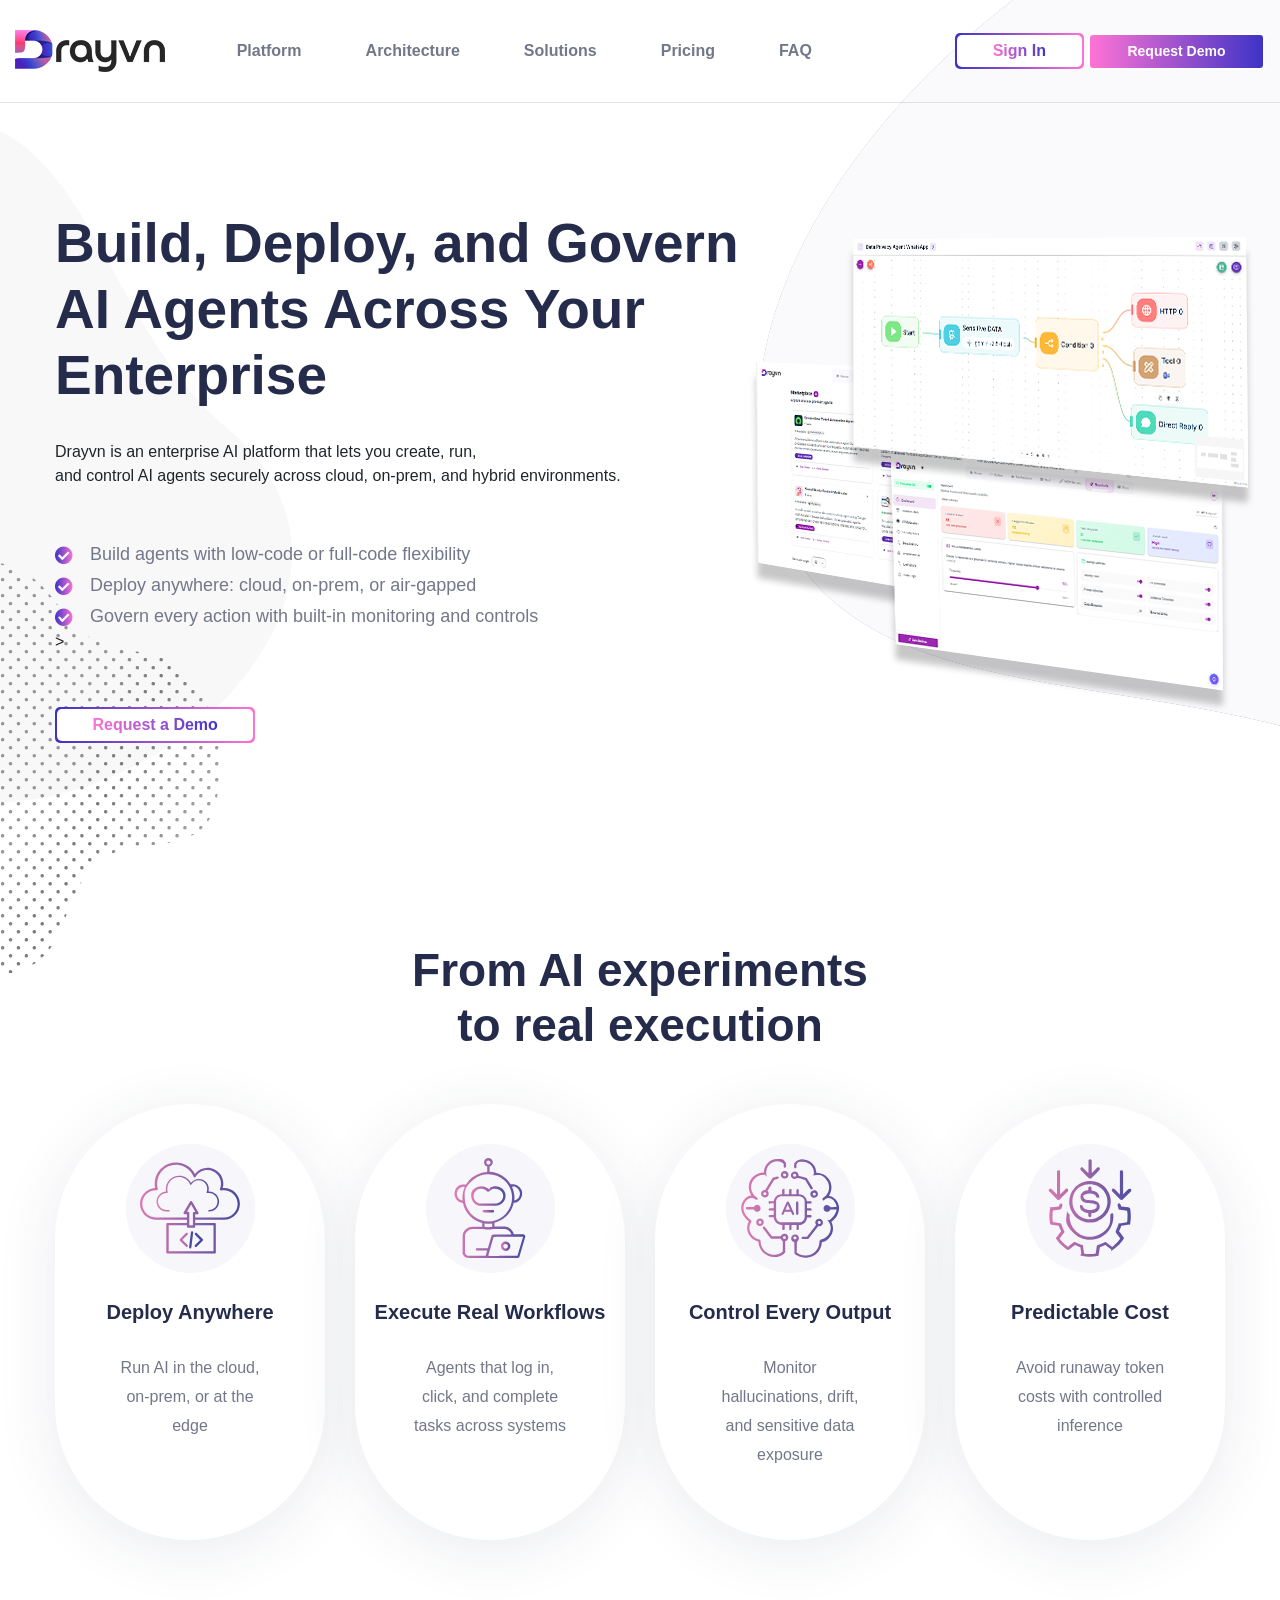
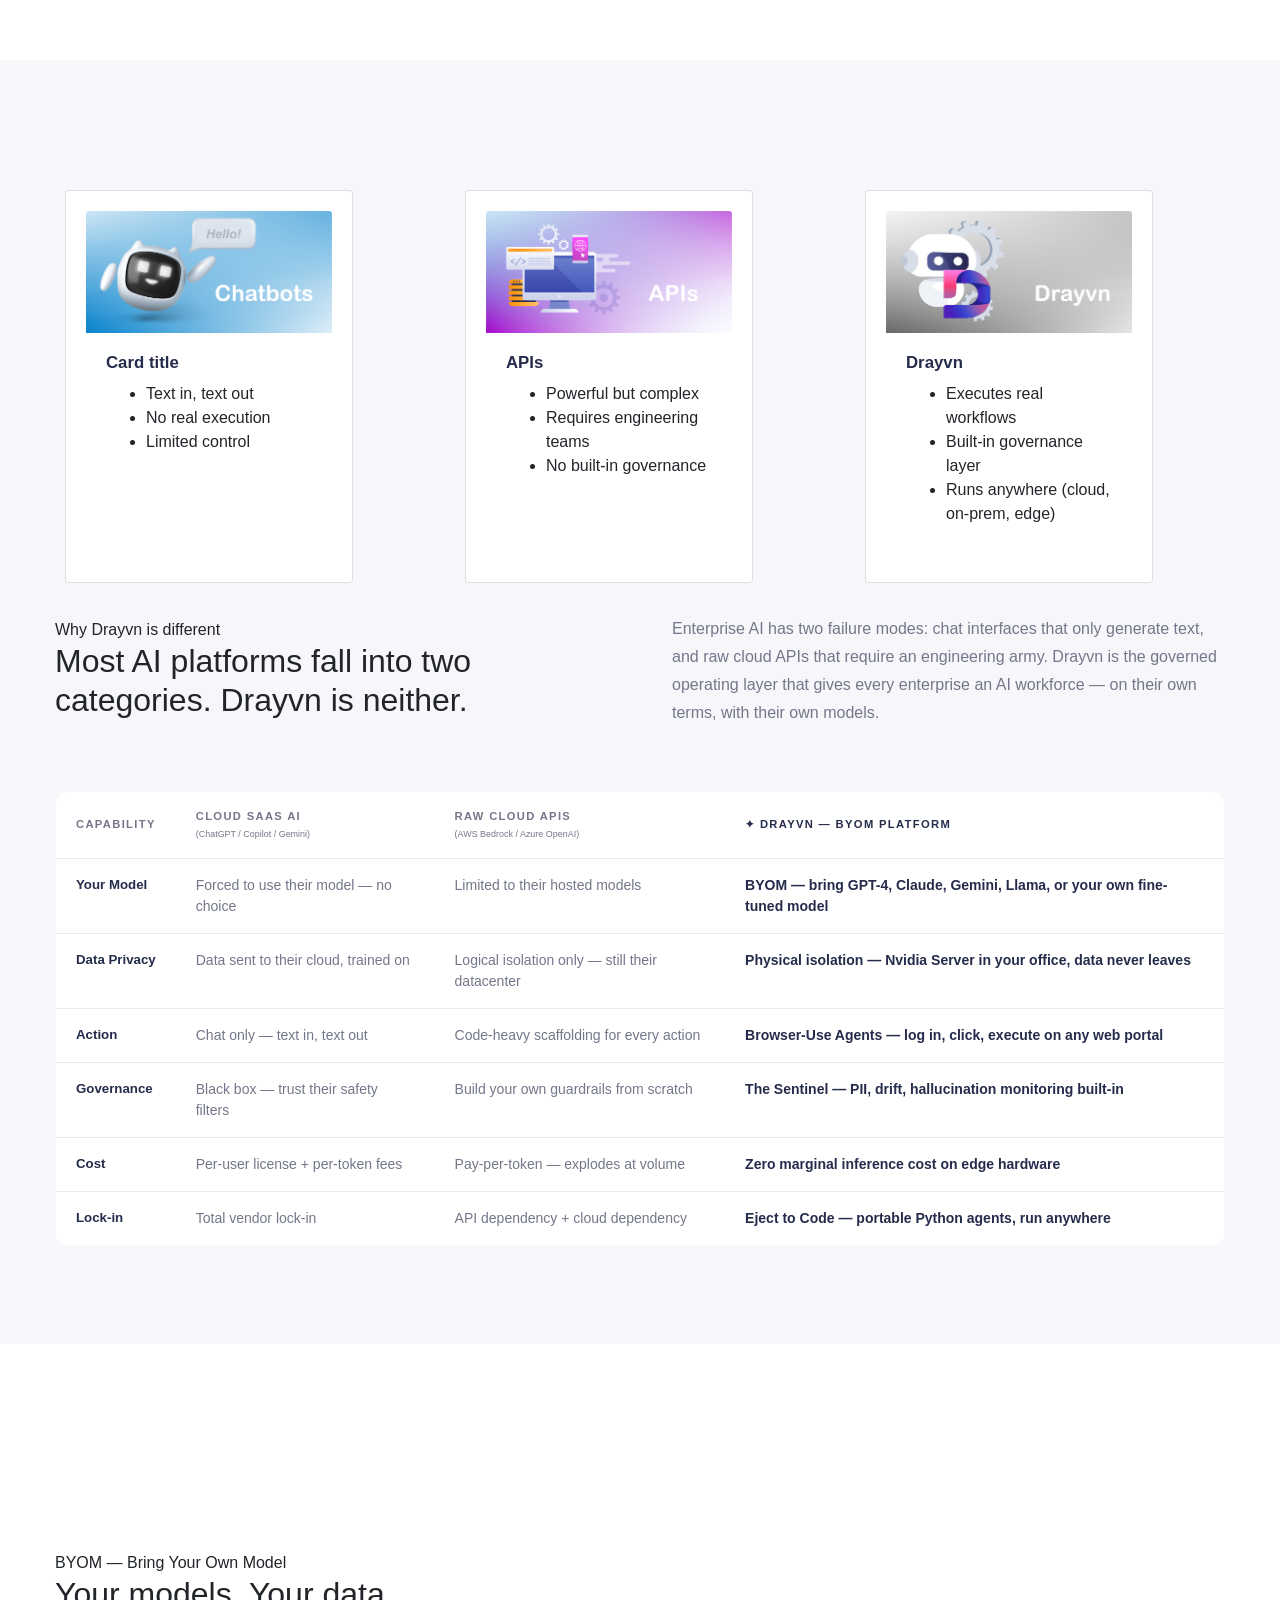
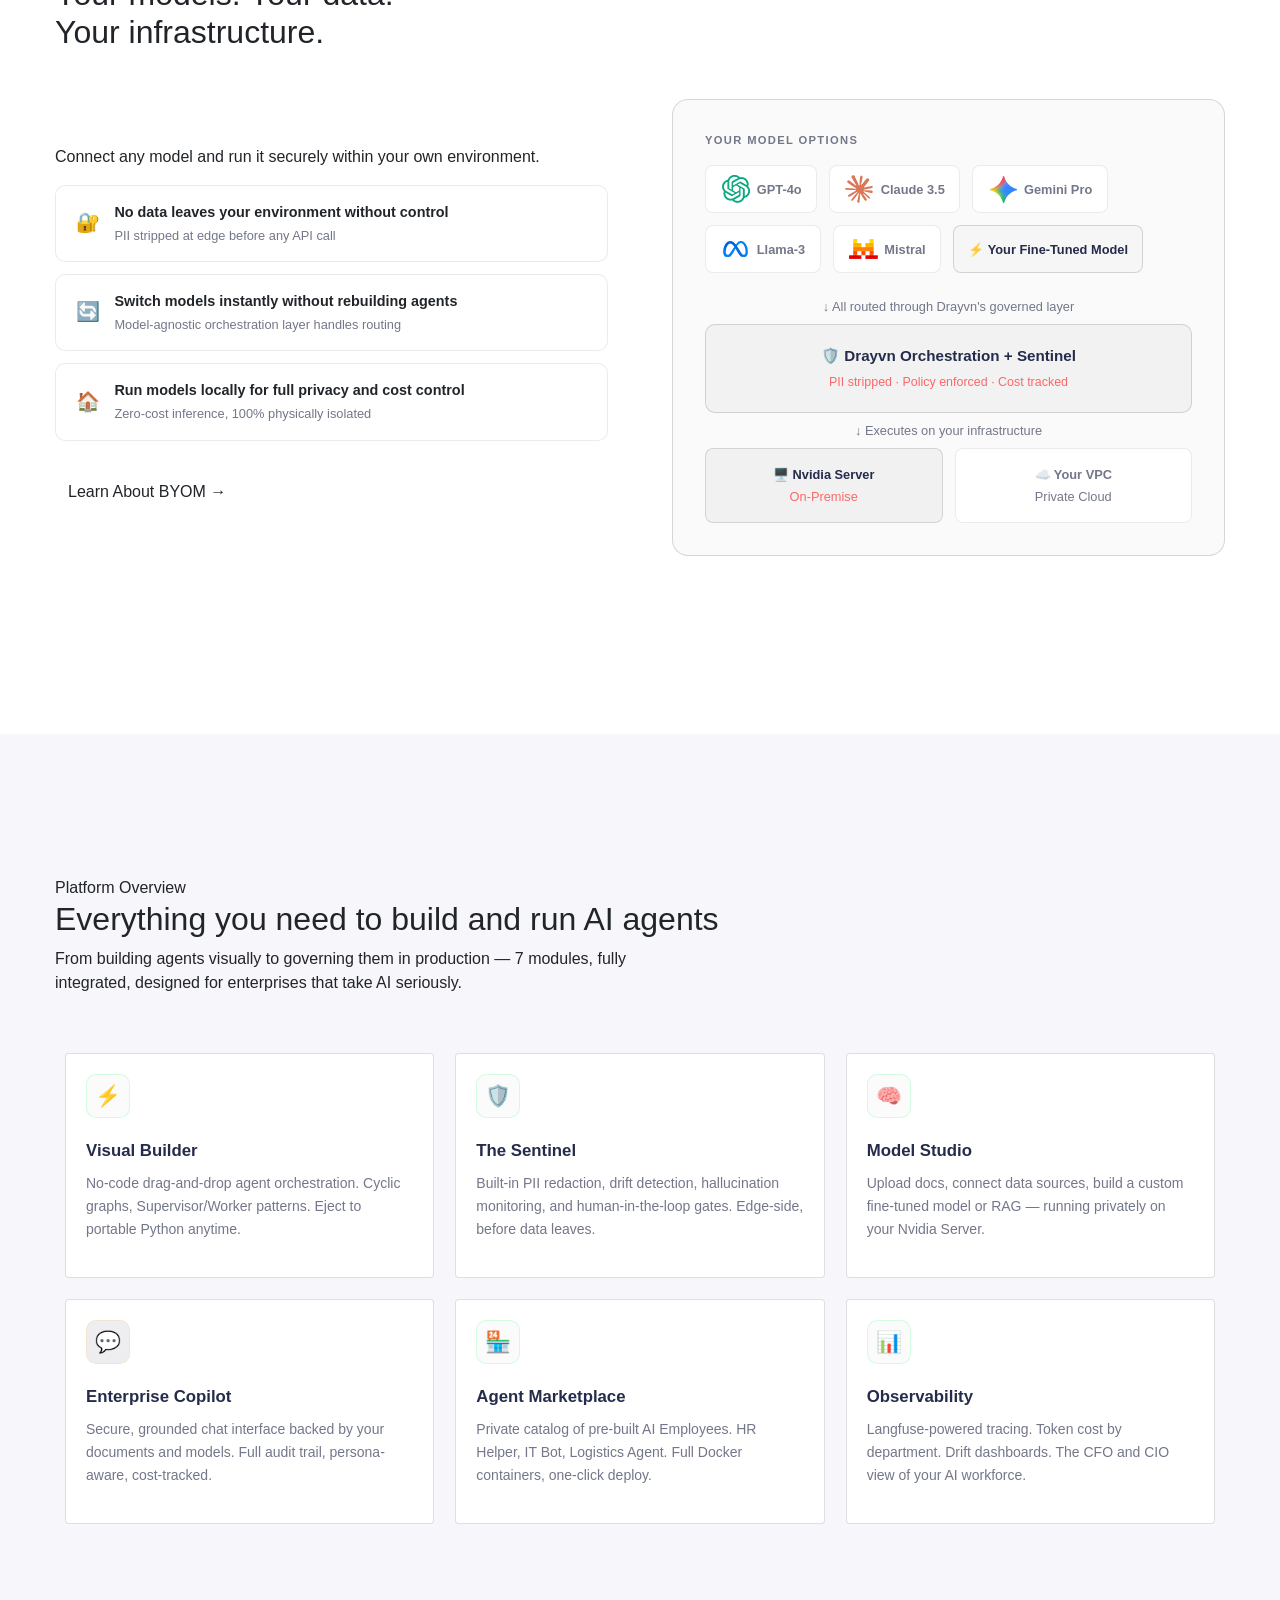
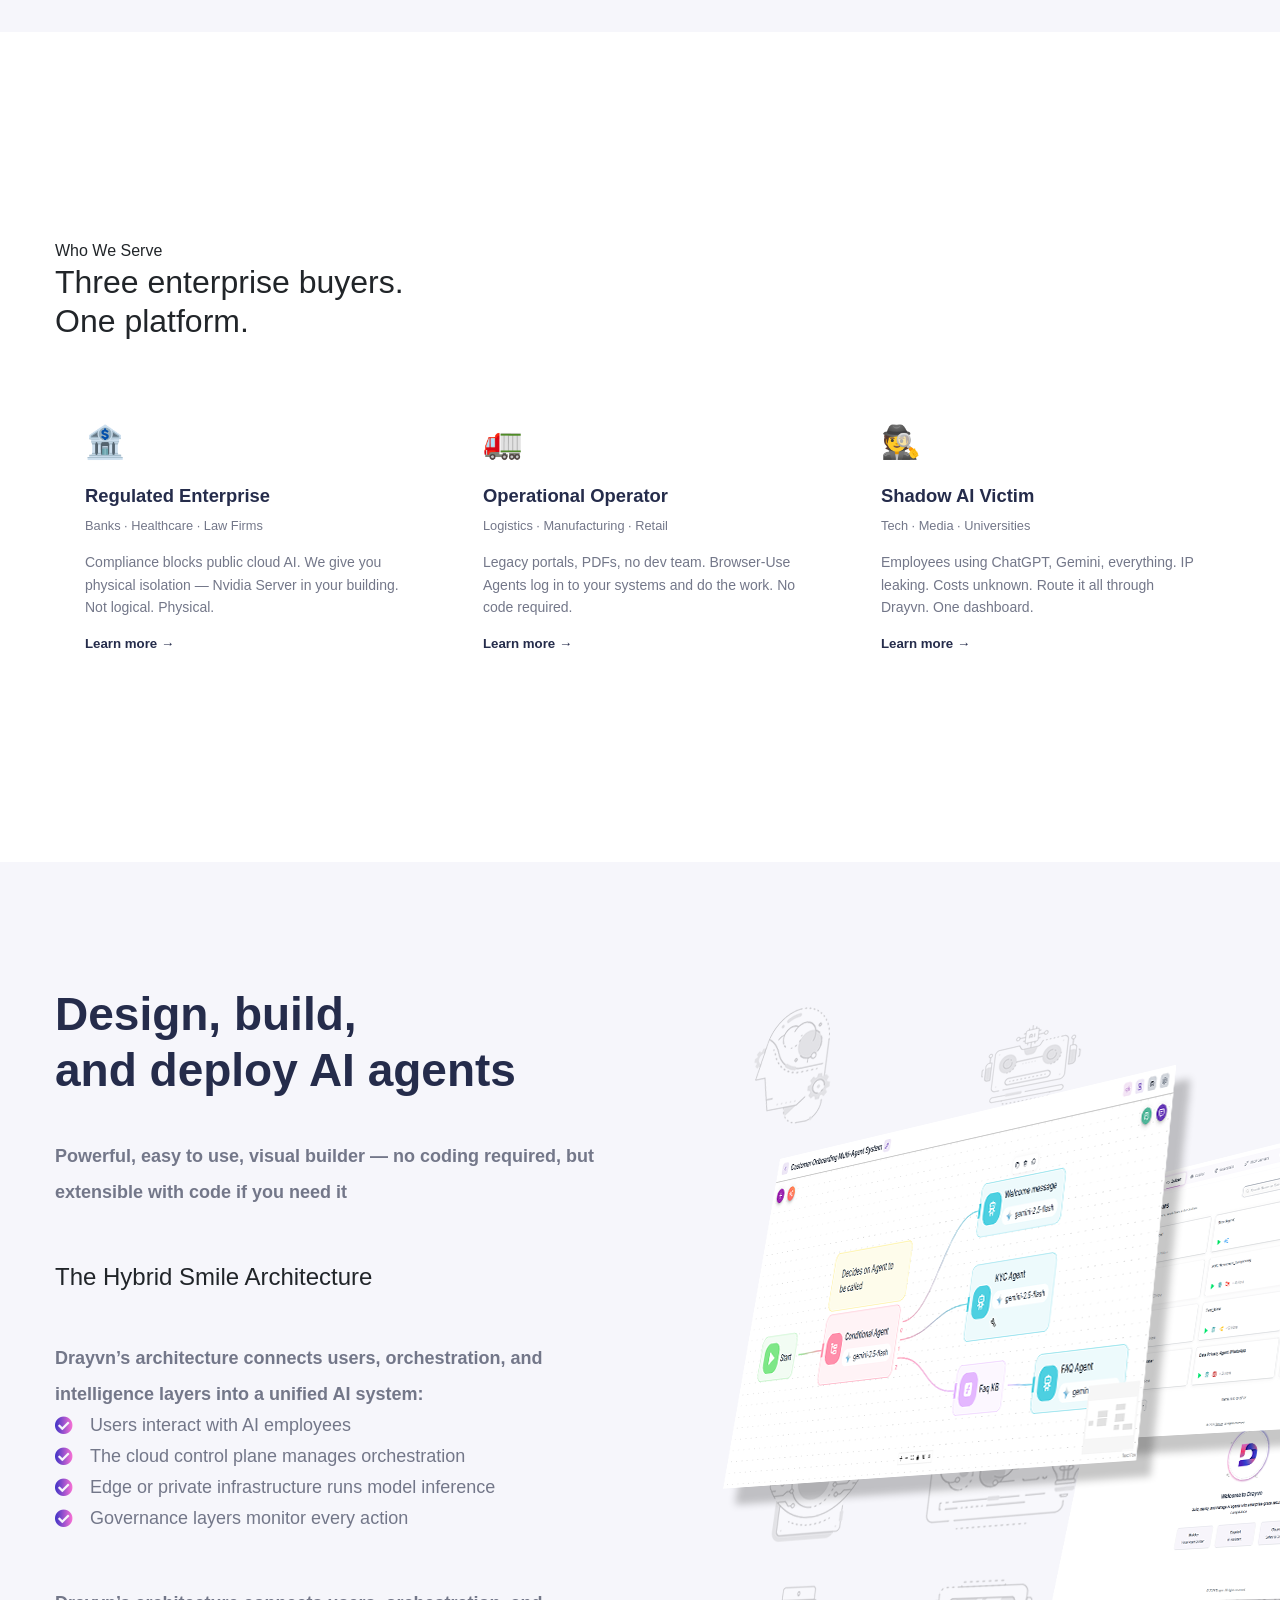
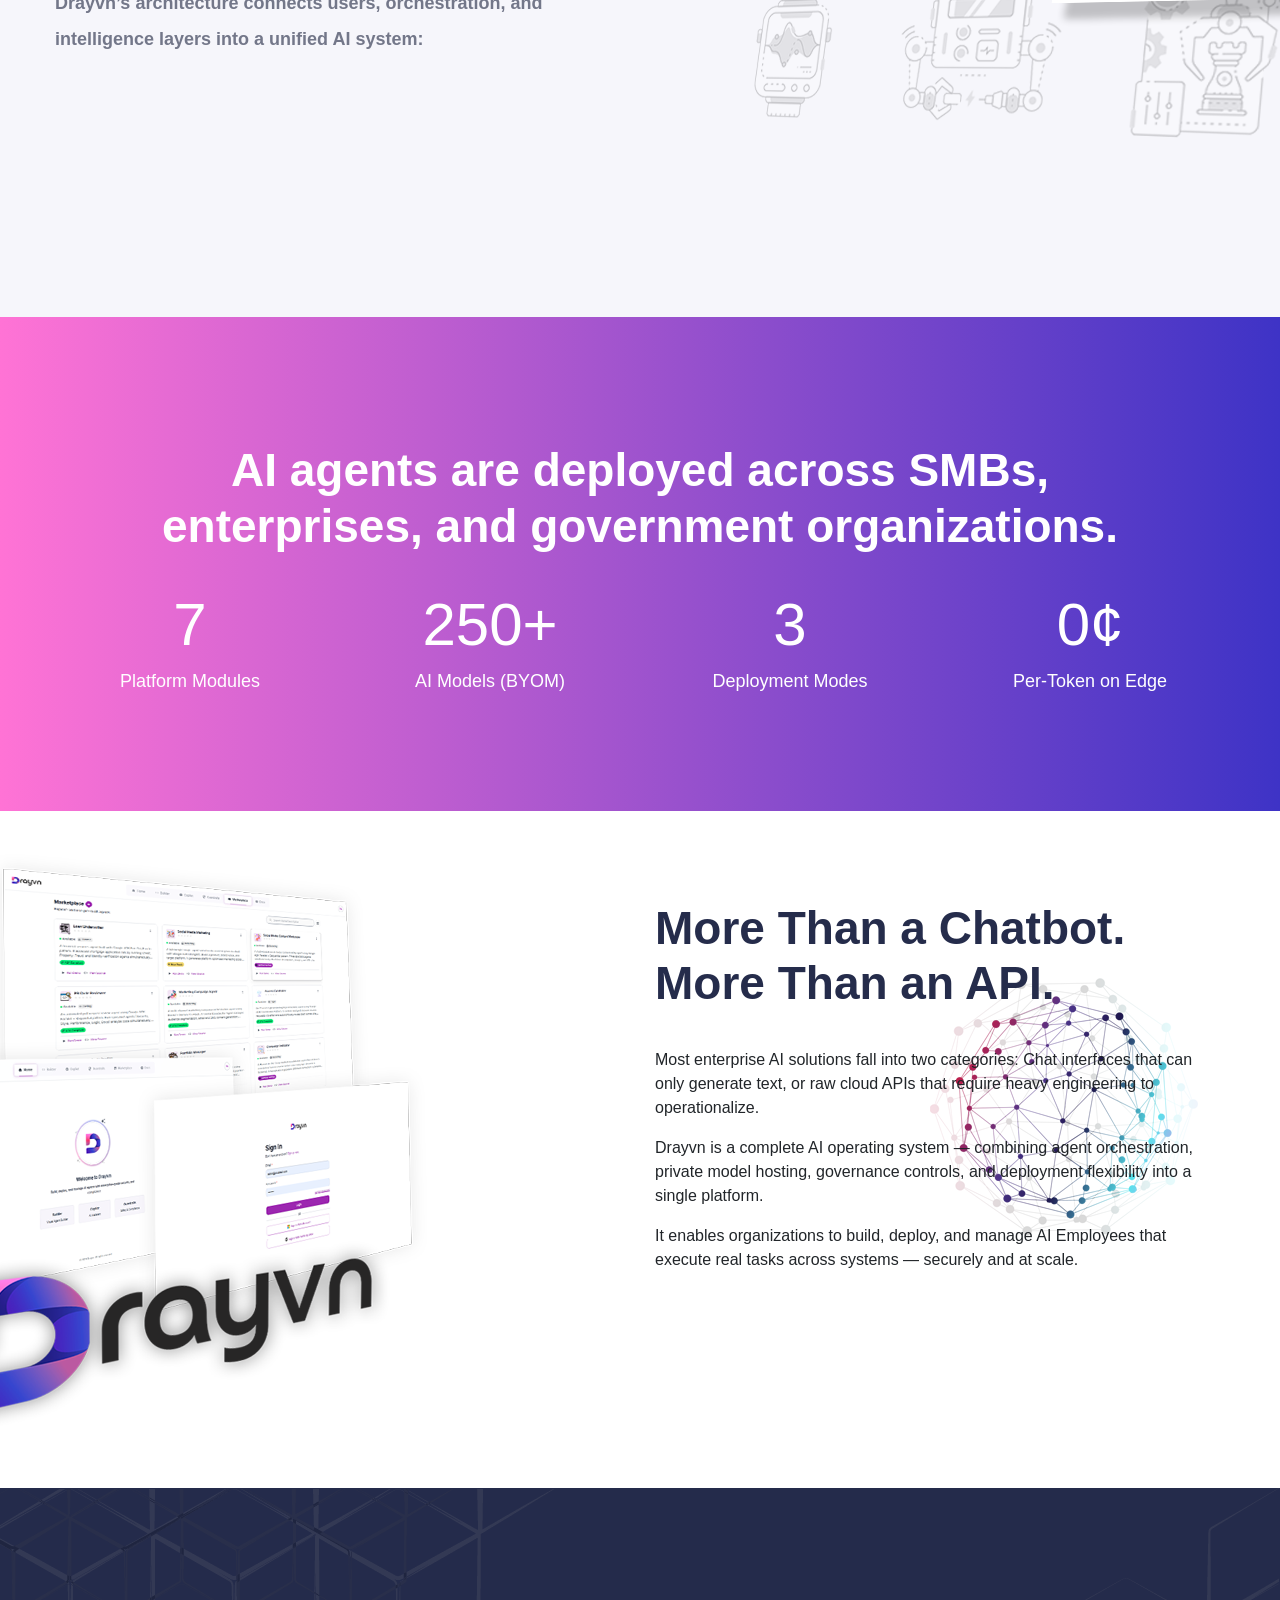
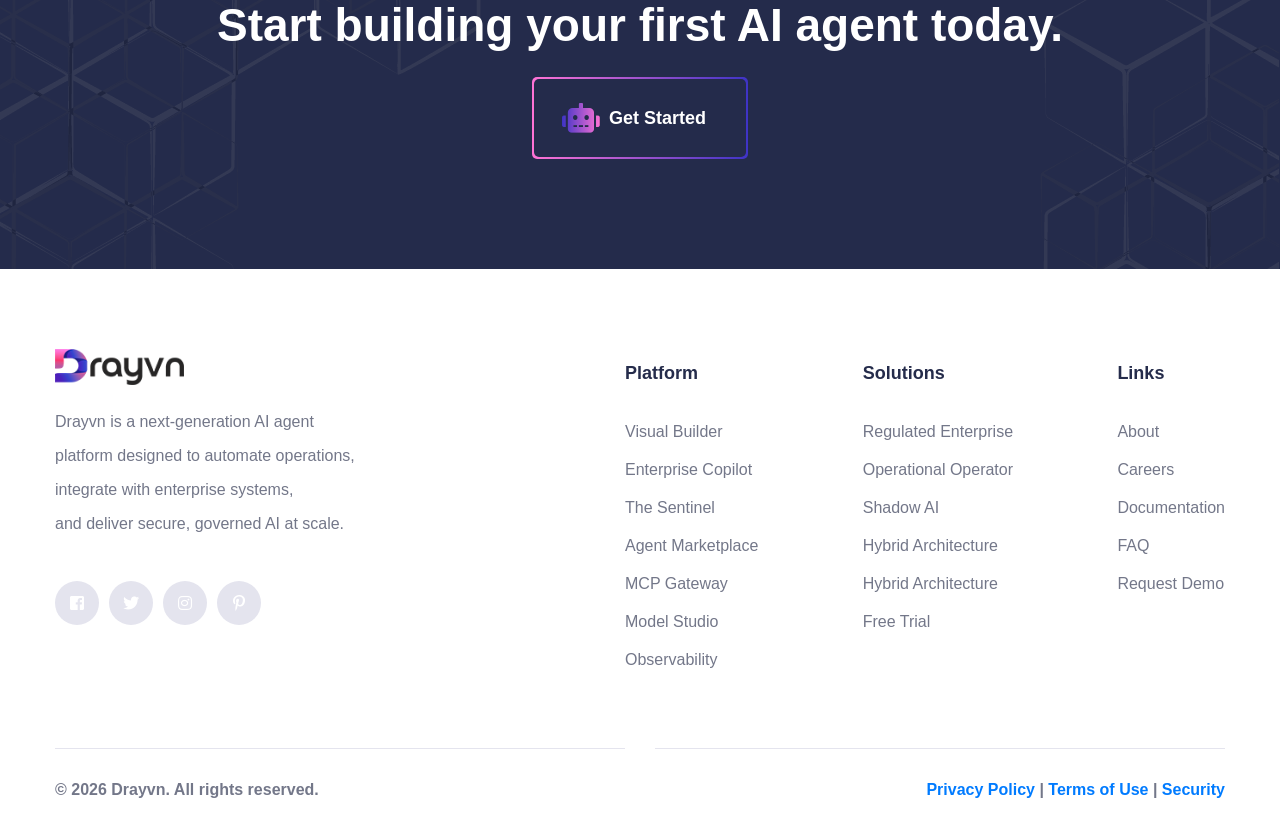
==== index.html @ 5ff1f403 "updated" ====
<!DOCTYPE html>
<html lang="en">

<head>
    <meta charset="UTF-8">
    <meta name="viewport" content="width=device-width, initial-scale=1.0">
    <title>Drayvn-Home</title>
    <!-- favicon -->
    <link rel="apple-touch-icon" sizes="180x180" href="assets/images/favicons/apple-touch-icon.png">
    <link rel="icon" type="image/png" sizes="32x32" href="assets/images/favicons/favicon-32x32.png">
    <link rel="icon" type="image/png" sizes="16x16" href="assets/images/favicons/favicon-16x16.png">
    <link rel="manifest" href="assets/images/favicons/site.webmanifest">
    <!-- plugin scripts -->
    <link href="https://fonts.googleapis.com/css2?family=Quicksand:wght@400;500;600;700&display=swap" rel="stylesheet">

    <link rel="stylesheet" href="assets/css/bootstrap.min.css">
    <link rel="stylesheet" href="assets/css/animate.min.css">
    <link rel="stylesheet" href="assets/css/bootstrap-select.min.css">
    <link rel="stylesheet" href="assets/css/bootstrap-datepicker.min.css">
    <link rel="stylesheet" href="assets/css/fontawesome-all.min.css">
    <link rel="stylesheet" href="assets/css/magnific-popup.css">
    <link rel="stylesheet" href="assets/css/owl.carousel.min.css">
    <link rel="stylesheet" href="assets/css/owl.theme.default.min.css">
    <link rel="stylesheet" href="assets/css/swiper.min.css">
    <link rel="stylesheet" href="assets/css/apton-icons.css">

    <!-- theme styles -->
    <link rel="stylesheet" href="assets/css/style.css">

    <link rel="stylesheet" href="assets/css/responsive.css">
</head>

<body>

    <div class="preloader">
        <img src="assets/images/loader.png" width="75" class="preloader__image" alt="">
    </div><!-- /.preloader -->

    <div class="page-wrapper">
        <!-- /.site-header-one -->
		<div id="header"></div>
        <section class="banner-one">

            <img src="assets/images/shapes/banner-shape-1-1.png" class="banner-one__bg-shape-1" alt="">
            <div class="banner-one__bg" style="background-image: url(assets/images/resources/banner-image-1-1.jpg);">

            </div><!-- /.banner-one__bg -->
            <div class="container">
                <!--<a href="https://www.youtube.com/watch?v=Kl5B6MBAntI" class="banner-one__video video-popup"><i
                        class="fa fa-play"></i></a>--><!-- /.banner-one__video -->
                <div class="banner-one__moc">
                    <img src="assets/images/resources/home-Drayvn-01A.png" class="wow fadeInUp"
                        data-wow-duration="1500ms" alt="">
                </div><!-- /.banner-one__moc -->
                <div class="row">
                    <div class="col-lg-8">
                        <div class="banner-one__content">
                            <!--<form action="#" class="banner-one__mc-form">
                                <input type="text" placeholder="Email address" name="email">
                                <button type="submit" class="thm-btn banner-one__mc-btn"><span>Free
                                        Trial</span></button> 
							</form>-->
							<!-- /.thm-btn banner-one__mc-btn -->
									   <h3>Build, Deploy, and Govern<br> AI Agents Across Your Enterprise
									 </h3>
                            <!--<h3>The Hybrid <br>AI Operating System <br>for Enterprises  </h3>-->
                            <p>Drayvn is an enterprise AI platform that lets you create, run, <br>and control AI
								agents securely across cloud, on-prem, and hybrid environments.
							</p>
							<ul class="list-unstyled cta-one__list">
                                <li>
                                    <i class="fa fa-check-circle"></i>
                                    Build agents with low-code or full-code flexibility
                                </li>
                                <li>
                                    <i class="fa fa-check-circle"></i>
                                    Deploy anywhere: cloud, on-prem, or air-gapped 
                                </li>
                                <li>
                                    <i class="fa fa-check-circle"></i>
                                    Govern every action with built-in monitoring and controls
                                </li>
									 >
                            </ul><!-- /.list-unstyled -->
                            <a href="#" class="thm-btn banner-one__btn"><span>Request a Demo</span></a>
                            <!-- /.thm-btn banner-one__btn -->
                        </div><!-- /.banner-one__content -->
                    </div><!-- /.col-lg-7 -->
                </div><!-- /.row -->
            </div><!-- /.container -->
        </section><!-- /.banner-one -->

        <section class="service-one">
            <div class="container">
                <div class="block-title text-center">
                    <!--<p>Feature List</p-->
                    <h3>From AI experiments  <br>to real execution</h3>
                </div><!-- /.block-title text-center -->
                <div class="row">
                    <div class="col-lg-3 col-md-6 wow fadeInLeft" data-wow-duration="1500ms">
                        <div class="service-one__single">
                            <div class="service-one__inner">
                                <div class="service-one__circle"></div><!-- /.service-one__circle -->
                                <div class="service-one__icon">
									<img src="assets/images/Deploy-cloud.svg" alt=""/>
								</div><!-- /.service-one__icon -->
                                <h3>Deploy Anywhere</h3>
                                <p>Run AI in the cloud, on-prem, or at the edge<br><br></p>

                            </div><!-- /.service-one__inner -->
                        </div><!-- /.service-one__single -->
                    </div><!-- /.col-lg-3 col-md-6 -->
                    <div class="col-lg-3 col-md-6 wow fadeInDown" data-wow-duration="1500ms">
                        <div class="service-one__single">
                            <div class="service-one__inner">
                                <div class="service-one__circle"></div><!-- /.service-one__circle -->
                                <div class="service-one__icon">
                                    <img src="assets/images/AI-Employees.svg" alt=""/>
                                </div><!-- /.service-one__icon -->
                                 <h3>Execute Real Workflows</h3>
                                <p>Agents that log in, click, and complete tasks across systems<br><br></p>
                            </div><!-- /.service-one__inner -->
                        </div><!-- /.service-one__single -->
                    </div><!-- /.col-lg-3 col-md-6 -->
                    <div class="col-lg-3 col-md-6 wow fadeInUp" data-wow-duration="1500ms">
                        <div class="service-one__single">
                            <div class="service-one__inner">
                                <div class="service-one__circle"></div><!-- /.service-one__circle -->
                                <div class="service-one__icon">
                                    <img src="assets/images/Monitor-drift.svg" alt=""/>
                                </div><!-- /.service-one__icon -->
                                 <h3>Control Every Output</h3>
                                <p>Monitor hallucinations, drift, and sensitive data exposure</p>
                            </div><!-- /.service-one__inner -->
                        </div><!-- /.service-one__single -->
                    </div><!-- /.col-lg-3 col-md-6 -->
                    <div class="col-lg-3 col-md-6 wow fadeInRight" data-wow-duration="1500ms">
                        <div class="service-one__single">
                            <div class="service-one__inner">
                                <div class="service-one__circle"></div><!-- /.service-one__circle -->
                                <div class="service-one__icon">
                                    <img src="assets/images/Eliminate-runaway.svg" alt=""/>
                                </div><!-- /.service-one__icon -->
                                <h3>Predictable Cost</h3>
                                <p>Avoid runaway token costs with controlled inference<br><br></p>
                            </div><!-- /.service-one__inner -->
                        </div><!-- /.service-one__single -->
                    </div><!-- /.col-lg-3 col-md-6 -->
                </div><!-- /.row -->
            </div><!-- /.container -->
        </section><!-- /.service-one -->
		     <section  class="advantage-one">

	  <div class="container text-left">

  <div class="row align-items-start">
    <div class="col">
      <div class="card" style="width: 18rem;">
  <img src="assets/images/Chatbots.png" class="card-img-top" alt="...">
  <div class="card-body">
    <h5 class="card-title">Card title</h5>
    <ul>
  <li>Text in, text out</li>
  <li>No real execution </li>
  <li>Limited control</li>
		<br><br>
		<br>
	</ul>
   
  </div>
</div>
    </div>
    <div class="col">
      <div class="card" style="width: 18rem;">
  <img src="assets/images/APIs.png" class="card-img-top" alt="...">
  <div class="card-body">
    <h5 class="card-title">APIs</h5>
    <ul>
  <li>Powerful but complex</li>
  <li>Requires engineering teams</li>
  <li>No built-in governance </li>
		<br><br>

	</ul>
  </div>
</div>
    </div>
    <div class="col">
     <div class="card" style="width: 18rem;">
  <img src="assets/images/Drayvn.png" class="card-img-top" alt="...">
  <div class="card-body">
    <h5 class="card-title">Drayvn</h5>
    <ul>
  <li>Executes real workflows</li>
  <li>Built-in governance layer</li>
  <li>Runs anywhere (cloud, on-prem, edge)</li>
	</ul>
  </div>
</div>
    </div>
  </div>
</div>
				 <div class="container">
    <div class="why-two reveal">
      <div>
        <div class="section-label">Why Drayvn is different</div>
        <h2>Most AI platforms fall into two categories. Drayvn is neither.</h2>
      </div>
      <div class="why-right">Enterprise AI has two failure modes: chat interfaces that only generate text, and raw cloud APIs that require an engineering army. Drayvn is the governed operating layer that gives every enterprise an AI workforce — on their own terms, with their own models.</div>
    </div>
    <div class="reveal d1">
      <table class="ctable">
        <thead><tr><th>Capability</th><th>Cloud SaaS AI<br><small style="font-weight:400;text-transform:none;letter-spacing:0">(ChatGPT / Copilot / Gemini)</small></th><th>Raw Cloud APIs<br><small style="font-weight:400;text-transform:none;letter-spacing:0">(AWS Bedrock / Azure OpenAI)</small></th><th>✦ Drayvn — BYOM Platform</th></tr></thead>
        <tbody>
          <tr><td>Your Model</td><td>Forced to use their model — no choice</td><td>Limited to their hosted models</td><td>BYOM — bring GPT-4, Claude, Gemini, Llama, or your own fine-tuned model</td></tr>
          <tr><td>Data Privacy</td><td>Data sent to their cloud, trained on</td><td>Logical isolation only — still their datacenter</td><td>Physical isolation — Nvidia Server in your office, data never leaves</td></tr>
          <tr><td>Action</td><td>Chat only — text in, text out</td><td>Code-heavy scaffolding for every action</td><td>Browser-Use Agents — log in, click, execute on any web portal</td></tr>
          <tr><td>Governance</td><td>Black box — trust their safety filters</td><td>Build your own guardrails from scratch</td><td>The Sentinel — PII, drift, hallucination monitoring built-in</td></tr>
          <tr><td>Cost</td><td>Per-user license + per-token fees</td><td>Pay-per-token — explodes at volume</td><td>Zero marginal inference cost on edge hardware</td></tr>
          <tr><td>Lock-in</td><td>Total vendor lock-in</td><td>API dependency + cloud dependency</td><td>Eject to Code — portable Python agents, run anywhere</td></tr>
        </tbody>
      </table>
    </div>
  </div>
	
			</section>
			 

     
		
		
		<section class="cta-one">
  <div class="container">
    <div class="reveal">
      <div class="section-label">BYOM — Bring Your Own Model</div>
      <h2>Your models. Your data.<br> Your infrastructure.</h2>
    </div>
    <div class="byom-grid">
      <div class="reveal d1">
        <p>Connect any model and run it securely within your own environment.</p>
        <div style="display:flex;flex-direction:column;gap:.75rem">
          <div style="display:flex;align-items:center;gap:.9rem;padding:1rem 1.25rem;background:var(--card);border:1px solid var(--border);border-radius:10px"><span style="font-size:1.2rem">🔐</span><div><div style="font-weight:600;font-size:.9rem;margin-bottom:.15rem">No data leaves your environment without control </div><div style="font-size:.8rem;color:var(--muted)">PII stripped at edge before any API call</div></div></div>
          <div style="display:flex;align-items:center;gap:.9rem;padding:1rem 1.25rem;background:var(--card);border:1px solid var(--border);border-radius:10px"><span style="font-size:1.2rem">🔄</span><div><div style="font-weight:600;font-size:.9rem;margin-bottom:.15rem">Switch models instantly without rebuilding agents</div><div style="font-size:.8rem;color:var(--muted)">Model-agnostic orchestration layer handles routing</div></div></div>
          <div style="display:flex;align-items:center;gap:.9rem;padding:1rem 1.25rem;background:var(--card);border:1px solid var(--border);border-radius:10px"><span style="font-size:1.2rem">🏠</span><div><div style="font-weight:600;font-size:.9rem;margin-bottom:.15rem">Run models locally for full privacy and cost control</div><div style="font-size:.8rem;color:var(--muted)">Zero-cost inference, 100% physically isolated</div></div></div>
        </div>
        <div style="margin-top:2rem"><a href="architecture.html#byom" class="btn btn-outline">Learn About BYOM →</a></div>
      </div>
      <div class="reveal d2">
        <div class="byom-vis">
          <div style="font-size:.7rem;font-weight:700;letter-spacing:.12em;text-transform:uppercase;color:var(--muted);margin-bottom:1rem">Your Model Options</div>
          <div class="model-row">
            <div class="model-badge"><img src="assets/images/GPT-4o.png" width="30" height="30" alt=""/>GPT-4o</div>
            <div class="model-badge"><img src="assets/images/Claude.png" width="30" height="30" alt=""/>Claude 3.5</div>
            <div class="model-badge"><img src="assets/images/Gemini-Pro.png" width="30" height="30" alt=""/>Gemini Pro</div>
            <div class="model-badge"><img src="assets/images/Llama-3.png" width="30" height="30" alt=""/>Llama-3</div>
            <div class="model-badge"><img src="assets/images/Mistral.png" width="30" height="30" alt=""/>Mistral</div>
            <div class="model-badge yours">⚡ Your Fine-Tuned Model</div>
          </div>
          <div class="model-arrow">↓ All routed through Drayvn's governed layer</div>
          <div class="byom-platform-box">🛡️ Drayvn Orchestration + Sentinel<div style="font-family:var(--B);font-size:.78rem;color:rgb(255 45 45 / 70%);font-weight:500;margin-top:.3rem">PII stripped · Policy enforced · Cost tracked</div></div>
          <div class="model-arrow">↓ Executes on your infrastructure</div>
          <div style="display:grid;grid-template-columns:1fr 1fr;gap:.75rem">
            <div style="background:rgb(109 111 110 / 6%);border:1px solid rgb(97 94 94 / 20%);border-radius:8px;padding:1rem;text-align:center;font-size:.8rem;font-weight:600;color:var(--green)">🖥️ Nvidia Server<div style="font-weight:400;color:rgb(255 45 45 / 70%);margin-top:.2rem">On-Premise</div></div>
            <div style="background:var(--card);border:1px solid var(--border);border-radius:8px;padding:1rem;text-align:center;font-size:.8rem;font-weight:600;color:var(--muted)">☁️ Your VPC<div style="font-weight:400;margin-top:.2rem">Private Cloud</div></div>
          </div>
        </div>
      </div>
    </div>
  </div>
</section>
		
		
		
		<section class="advantage-one">
  <div class="container">
    <div class="reveal">
      <div class="section-label">Platform Overview</div>
      <h2>Everything you need to build and run AI agents</h2>
      <p class="section-intro" style="max-width:580px">From building agents visually to governing them in production — 7 modules, fully integrated, designed for enterprises that take AI seriously.</p>
    </div>
    <div class="card-grid-3" style="margin-top:3rem" >
      <div class="card reveal d1"><div class="card-icon">⚡</div><div class="card-title">Visual Builder</div><p class="card-desc">No-code drag-and-drop agent orchestration. Cyclic graphs, Supervisor/Worker patterns. Eject to portable Python anytime.</p></div>
      <div class="card reveal d2"><div class="card-icon">🛡️</div><div class="card-title">The Sentinel</div><p class="card-desc">Built-in PII redaction, drift detection, hallucination monitoring, and human-in-the-loop gates. Edge-side, before data leaves.</p></div>
      <div class="card reveal d3"><div class="card-icon">🧠</div><div class="card-title">Model Studio</div><p class="card-desc">Upload docs, connect data sources, build a custom fine-tuned model or RAG — running privately on your Nvidia Server.</p></div>
      <div class="card reveal d1"><div class="card-icon y">💬</div><div class="card-title">Enterprise Copilot</div><p class="card-desc">Secure, grounded chat interface backed by your documents and models. Full audit trail, persona-aware, cost-tracked.</p></div>
      <div class="card reveal d2"><div class="card-icon">🏪</div><div class="card-title">Agent Marketplace</div><p class="card-desc">Private catalog of pre-built AI Employees. HR Helper, IT Bot, Logistics Agent. Full Docker containers, one-click deploy.</p></div>
      <div class="card reveal d3"><div class="card-icon">📊</div><div class="card-title">Observability</div><p class="card-desc">Langfuse-powered tracing. Token cost by department. Drift dashboards. The CFO and CIO view of your AI workforce.</p></div>
    </div>
   </div>
</section>
		
		<section class="cta-one">
  <div class="container">
    <div class="reveal">
      <div class="section-label">Who We Serve</div>
      <h2>Three enterprise buyers.<br>One platform.</h2>
    </div>
    <div class="seg-grid">
      <a href="solutions.html#regulated" style="text-decoration:none" class="bcard reveal d1">
        <span style="font-size:2rem;display:block;margin-bottom:1rem">🏦</span>
        <div style="font-family:var(--D);font-size:1.15rem;font-weight:800;color:var(--green);margin-bottom:.4rem">Regulated Enterprise</div>
        <div style="font-size:.8rem;color:var(--muted);margin-bottom:1rem">Banks · Healthcare · Law Firms</div>
        <p style="font-size:.875rem;color:var(--muted);line-height:1.6">Compliance blocks public cloud AI. We give you physical isolation — Nvidia Server in your building. Not logical. Physical.</p>
        <div style="margin-top:1rem;color:var(--green);font-size:.83rem;font-weight:600">Learn more →</div>
      </a>
      <a href="solutions.html#operator" style="text-decoration:none" class="bcard reveal d2">
        <span style="font-size:2rem;display:block;margin-bottom:1rem">🚛</span>
        <div style="font-family:var(--D);font-size:1.15rem;font-weight:800;color:var(--green);margin-bottom:.4rem">Operational Operator</div>
        <div style="font-size:.8rem;color:var(--muted);margin-bottom:1rem">Logistics · Manufacturing · Retail</div>
        <p style="font-size:.875rem;color:var(--muted);line-height:1.6">Legacy portals, PDFs, no dev team. Browser-Use Agents log in to your systems and do the work. No code required.</p>
        <div style="margin-top:1rem;color:var(--green);font-size:.83rem;font-weight:600">Learn more →</div>
      </a>
      <a href="solutions.html#shadow" style="text-decoration:none" class="bcard reveal d3">
        <span style="font-size:2rem;display:block;margin-bottom:1rem">🕵️</span>
        <div style="font-family:var(--D);font-size:1.15rem;font-weight:800;color:var(--green);margin-bottom:.4rem">Shadow AI Victim</div>
        <div style="font-size:.8rem;color:var(--muted);margin-bottom:1rem">Tech · Media · Universities</div>
        <p style="font-size:.875rem;color:var(--muted);line-height:1.6">Employees using ChatGPT, Gemini, everything. IP leaking. Costs unknown. Route it all through Drayvn. One dashboard.</p>
        <div style="margin-top:1rem;color:var(--green);font-size:.83rem;font-weight:600">Learn more →</div>
      </a>
    </div>
  </div>
</section>
<section class="cta-two">
            <div class="container">
                <div class="row">
                    <div class="col-lg-6">
                        <div class="cta-two__content">
                            <div class="block-title text-left">
                               
                                <h3>Design, build, <br>and deploy AI agents  </h3>
                            </div><!-- /.block-title text-left -->
                       
                            <div class="cta-two__text">
                                <p>Powerful, easy to use, visual builder — no coding required, but extensible with code if you need it</p>
                            </div><!-- /.cta-two__text -->
                            
                           							
							  <div class="block-title text-left">
                                
                                <h4>The Hybrid Smile Architecture</h4>
                            </div><!-- /.block-title text-center -->
							 <div class="cta-two__text">
                                <p>Drayvn’s architecture connects users, orchestration, and intelligence layers into a unified AI system:</p>
								
								 <ul class="list-unstyled cta-one__list">
                                <li>
                                    <i class="fa fa-check-circle"></i>
                                    Users interact with AI employees
                                </li>
                                <li>
                                    <i class="fa fa-check-circle"></i>
                                    The cloud control plane manages orchestration
                                </li>
                                <li>
                                    <i class="fa fa-check-circle"></i>
                                    Edge or private infrastructure runs model inference
                                </li>
									  <li>
                                    <i class="fa fa-check-circle"></i>
                                    Governance layers monitor every action
                                </li>
                            </ul><!-- /.list-unstyled -->
					  <p>Drayvn’s architecture connects users, orchestration, and intelligence layers into a unified AI system:</p>
								 
                            </div><!-- /.cta-two__text -->
                        </div><!-- /.cta-two__content -->
                    </div><!-- /.col-lg-6 -->
                    <div class="col-lg-6 ">
                        <div >
                            <img src="assets/images/resources/create.png" class="wow fadeInUp"
                                data-wow-duration="1500ms" alt="">
                           
                        </div><!-- /.cta-two__images -->
                    </div><!-- /.col-lg-6 -->
                </div><!-- /.row -->
            </div><!-- /.container -->
        </section>

		
        <!-- /.cta-one -->

        <section class="funfact-one">
            <div class="container">
				    <div class="block-title text-center">
                    <!--<p>Feature List</p-->
                    <h3 style="color: #fff;">AI agents are deployed across SMBs, <br>enterprises, and government organizations.</h3>
                </div><!-- /.block-title text-center -->
                <div class="row">
                    <div class="col-lg-3 col-md-6">
                        <div class="funfact-one__single">
                          <h3 class="">7</h3>
                            <p>Platform Modules</p>
                        </div><!-- /.funfact-one__single -->
                    </div><!-- /.col-lg-3 col-md-6 -->
                    <div class="col-lg-3 col-md-6">
                        <div class="funfact-one__single">
                            <h3 class="">250+</h3>
                            <p>AI Models (BYOM)</p>
                        </div><!-- /.funfact-one__single -->
                    </div><!-- /.col-lg-3 col-md-6 -->
                    <div class="col-lg-3 col-md-6">
                        <div class="funfact-one__single">
                            <h3 class="">3</h3>
                            <p>Deployment Modes</p>
                        </div><!-- /.funfact-one__single -->
                    </div><!-- /.col-lg-3 col-md-6 -->
                    <div class="col-lg-3 col-md-6">
                        <div class="funfact-one__single">
                            <h3 class="">0¢</h3>
                            <p>Per-Token on Edge</p>
                        </div><!-- /.funfact-one__single -->
                    </div><!-- /.col-lg-3 col-md-6 -->
                </div><!-- /.row -->
            </div><!-- /.container -->
        </section><!-- /.funfact-one -->
		<!-- /.blog-one -->
  		
  
		

<section class="cta-one">
           <!-- <img src="assets/images/shapes/cta-1-shape-1.png" class="cta-one__bg-shape-1" alt="">-->
            <img src="assets/images/shapes/cta-1-shape-2.png" class="cta-one__bg-shape-2" alt="">
            <div class="container">
                <div class="cta-one__moc wow fadeInLeft" data-wow-duration="1500ms">
                    <img src="assets/images/resources/cta-1-moc-1.png" class="cta-one__moc-img" alt="">
                </div><!-- /.cta-one__moc -->
                <div class="row justify-content-end">
                    <div class="col-lg-6">
                        <div class="cta-one__content ">
                            <div class="block-title text-left">
                                <!--<p>Best Application</p>-->
                                <h3>More Than a Chatbot. More Than an API.</h3>
                            </div><!-- /.block-title text-center -->
                            <div class="">
                                <p>Most enterprise AI solutions fall into two categories: Chat interfaces that can only generate text, or raw cloud APIs that require heavy engineering to operationalize.</p>
								
								
								<p>Drayvn is a complete AI operating system — combining agent orchestration, private model hosting, governance controls, and deployment flexibility into a single platform.</p>
								<p>It enables organizations to build, deploy, and manage AI Employees that execute real tasks across systems — securely and at scale. </p>

                            </div><!-- /.cta-one__text -->
                          
                            <!-- /.thm-btn cta-one__btn -->
                        </div><!-- /.cta-one__content -->
                    </div><!-- /.col-lg-6 -->
                </div><!-- /.row -->
            </div><!-- /.container -->
        </section>
		  </div><!-- /.page-wrapper -->
			 <!-- Footer -->
			<div id="footer"></div>
    <a href="#" data-target="html" class="scroll-to-target scroll-to-top"><i class="fa fa-angle-up"></i></a>


		<script>
		function loadHTML(file, elementId) {
			fetch(file)
				.then(res => res.text())
				.then(data => document.getElementById(elementId).innerHTML = data);
		}

		loadHTML('header.html', 'header');
		loadHTML('footer.html', 'footer');
		</script>
    <script src="assets/js/jquery-3.5.0.min.js"></script>
    <script src="assets/js/bootstrap.bundle.min.js"></script>
    <script src="assets/js/bootstrap-select.min.js"></script>
    <script src="assets/js/bootstrap-datepicker.min.js"></script>
    <script src="assets/js/isotope.js"></script>
    <script src="assets/js/jquery.ajaxchimp.min.js"></script>
    <script src="assets/js/jquery.waypoints.min.js"></script>
    <script src="assets/js/jquery.counterup.min.js"></script>
    <script src="assets/js/jquery.magnific-popup.min.js"></script>
    <script src="assets/js/jquery.validate.min.js"></script>
    <script src="assets/js/owl.carousel.min.js"></script>
    <script src="assets/js/TweenMax.min.js"></script>
    <script src="assets/js/swiper.min.js"></script>
    <script src="assets/js/wow.js"></script>
    <script src="assets/js/theme.js"></script>
</body>

</html>
---- assets/css/apton-icons.css ----
@font-face {
  font-family: 'apton-icon';
  src:  url('../fonts/apton-icon.eot?omzvxv');
  src:  url('../fonts/apton-icon.eot?omzvxv#iefix') format('embedded-opentype'),
    url('../fonts/apton-icon.ttf?omzvxv') format('truetype'),
    url('../fonts/apton-icon.woff?omzvxv') format('woff'),
    url('../fonts/apton-icon.svg?omzvxv#apton-icon') format('svg');
  font-weight: normal;
  font-style: normal;
  font-display: block;
}

[class^="apton-icon-"], [class*=" apton-icon-"] {
  /* use !important to prevent issues with browser extensions that change fonts */
  font-family: 'apton-icon' !important;
  speak: none;
  font-style: normal;
  font-weight: normal;
  font-variant: normal;
  text-transform: none;
  line-height: 1;

  /* Better Font Rendering =========== */
  -webkit-font-smoothing: antialiased;
  -moz-osx-font-smoothing: grayscale;
}

.apton-icon-app-development:before {
  content: "\e900";
}
.apton-icon-computer-graphic1:before {
  content: "\e901";
}
.apton-icon-computer-graphic:before {
  content: "\e902";
}
.apton-icon-development1:before {
  content: "\e903";
}
.apton-icon-development:before {
  content: "\e904";
}
.apton-icon-mail:before {
  content: "\e905";
}
.apton-icon-responsive:before {
  content: "\e906";
}
---- assets/css/style.css ----
/*--------------------------------------------------------------
>>> TABLE OF CONTENTS:
----------------------------------------------------------------
# Common
# Animations
# Main Menu
# Banner
# Footer
# Mailchimp Form
# Sidemenu
# Page Header
# BreadCrumb
# Blog
# Blog Details
# Sidebar
# Contact
# Services
# Call to action
	## Call to action Two
	## Call to action Three
# Funfact
# Pricing
# Testimonials
# Brand
# Team
# App shots
# Video
# FAQ
--------------------------------------------------------------*/


.reveal {
    opacity: 10;
    transform: translateY(22px);
    transition:
        opacity 0.65s ease,
        transform 0.65s ease;
}
.reveal.visible {
    opacity: 1;
    transform: translateY(0);
}
.d1 {
    transition-delay: 0.1s;
}
.d2 {
    transition-delay: 0.2s;
}
.d3 {
    transition-delay: 0.3s;
}
.d4 {
    transition-delay: 0.4s;
}

.why-two {
    display: grid;
    grid-template-columns: 1fr 1fr;
    gap: 4rem;
    align-items: end;
    margin-bottom: 4rem;
}
.why-right {
    color: var(--muted);
    font-size: 1rem;
    line-height: 1.75;
}
/* TABLE */
.ctable {
    width: 100%;
    border-collapse: collapse;
    border: 1px solid var(--border);
    border-radius: 12px;
    overflow: hidden;
}
.ctable th {
    font-family: var(--D);
    font-size: 0.7rem;
    font-weight: 700;
    letter-spacing: 0.12em;
    text-transform: uppercase;
    padding: 1rem 1.25rem;
    text-align: left;
    background: var(--surface);
    color: var(--muted);
    border-bottom: 1px solid var(--border);
}
.ctable th:last-child {
    color: var(--green);
}
.ctable td {
    padding: 1rem 1.25rem;
    font-size: 0.875rem;
    border-bottom: 1px solid var(--border);
    vertical-align: top;
	    background-color: #fff;
}
.ctable tr:last-child td {
    border-bottom: none;
}
.ctable td:first-child {
    font-weight: 600;
    color: var(--white);
    white-space: nowrap;
    font-size: 0.83rem;
}
.ctable td:not(:first-child):not(:last-child) {
    color: var(--muted);
    background: var(--surface);
}
.ctable td:last-child {
    color: var(--white);
    font-weight: 600;
    background: rgb(255 255 255);
}

.advantage-one {
	padding-bottom: 120px;
	padding-top: 120px;
	background-color: #f6f6fb;
	margin-bottom: 100px;
}


.byom-grid {
    display: grid;
    grid-template-columns: 1fr 1fr;
    gap: 4rem;
    align-items: center;
    margin-top: 3rem;
}
.byom-vis {
    border: 1px solid rgb(71 73 72 / 20%);
    border-radius: 16px;
    padding: 2rem;
    background: rgb(99 97 97 / 3%);
}
.model-row {
    display: flex;
    gap: 0.75rem;
    flex-wrap: wrap;
    margin-bottom: 1rem;
}
.model-badge {
    background: var(--card);
    border: 1px solid var(--border);
    border-radius: 8px;
    padding: 0.5rem 0.9rem;
    font-size: 0.8rem;
    font-weight: 600;
    color: var(--muted);
    display: flex;
    align-items: center;
    gap: 0.4rem;
}
.model-badge.yours {
    border-color: rgb(131 131 131 / 30%);
    color: var(--green);
    background: var(--gdim);
}
.model-arrow {
    text-align: center;
    color: var(--muted);
    padding: 0.5rem 0;
    font-size: 0.8rem;
}
.byom-platform-box {
    background: rgb(119 121 119 / 6%);
    border: 1px solid rgb(131 131 131 / 30%);
    border-radius: 10px;
    padding: 1.25rem;
    text-align: center;
    font-family: var(--D);
    font-weight: 700;
    font-size: 0.95rem;
    color: var(--green);
}
/* FEATURE CARDS */
.platform {
	    position: relative;
    padding-top: 25px;
    margin-bottom: 200px;
}
.card-grid-3 {
    display: grid;
    grid-template-columns: repeat(3, 1fr);
    gap: 1px;

    border-radius: 14px;
   
}
.card-grid-2 {
    display: grid;
    grid-template-columns: repeat(2, 1fr);
    gap: 1.5rem;
}

		.card,
.bcard,
.rm-card,

.card:hover {
    background: #ffffff;
    padding: 20px;
	margin: 10px;
}
.card::before {
    content: "";
    position: absolute;
    top: 0;
    left: 0;
    right: 0;
    height: 2px;
    background: linear-gradient(90deg, transparent, var(--green), transparent);
    opacity: 0;
    transition: opacity 0.3s;
}
.card:hover::before {
    opacity: 1;
}
.card.yellow-top::before {
    background: linear-gradient(90deg, transparent, var(--yellow), transparent);
}
.card-icon {
    width: 44px;
    height: 44px;
    border-radius: 10px;
    display: flex;
    align-items: center;
    justify-content: center;
    font-size: 1.3rem;
    margin-bottom: 1.25rem;
    background: var(--gdim);
    border: 1px solid rgba(45, 255, 114, 0.2);
}
.card-icon.y {
    background: var(--ydim);
    border-color: rgba(245, 200, 66, 0.2);
}
.card-title {
    font-family: var(--D);
    font-size: 1.05rem;
    font-weight: 700;
    margin-bottom: 0.55rem;
    color: var(--white);
}
.card-desc {
    font-size: 0.875rem;
    color: var(--muted);
    line-height: 1.65;
}
.card-bullets {
    list-style: none;
    margin-top: 0.9rem;
    display: flex;
    flex-direction: column;
    gap: 0.4rem;
}
.card-bullets li {
    font-size: 0.8rem;
    color: #9ca3af;
    padding-left: 1rem;
    position: relative;
    line-height: 1.5;
}
.card-bullets li::before {
    content: "→";
    position: absolute;
    left: 0;
    color: var(--green);
    font-size: 0.7rem;
}
.card-bullets.y li::before {
    color: var(--yellow);
}
/* faq-item */



 /* FAQ */
.faq-section {
    margin-bottom: 0;
}
.faq-page {
        padding: 5rem 0;
    }
    .faq-categories {
        display: flex;
        gap: 0.5rem;
        flex-wrap: wrap;
        margin-bottom: 3.5rem;
    }
    .faq-cat-btn {
        font-size: 0.78rem;
        font-weight: 700;
        color: var(--muted);
        background: var(--card);
        border: 1px solid var(--border);
        border-radius: 100px;
        padding: 0.4rem 1rem;
        cursor: pointer;
        transition: all 0.2s;
        font-family: var(--B);
    }
    .faq-cat-btn:hover,
    .faq-cat-btn.active {
        color: var(--green);
        border-color: rgba(45, 255, 114, 0.3);
        background: var(--gdim);
    }
    .faq-section {
        margin-bottom: 4rem;
    }
    .faq-section-title {
        font-family: var(--D);
        font-size: 1.15rem;
        font-weight: 800;
        color: var(--muted);
        margin-bottom: 1.5rem;
        padding-bottom: 0.75rem;
        border-bottom: 1px solid var(--border);
        display: flex;
        align-items: center;
        gap: 0.75rem;
    }
    .faq-section-title::before {
        content: "";
        width: 3px;
        height: 20px;
        background: var(--green);
        border-radius: 2px;
        flex-shrink: 0;
    }
    .faq-section-title.y::before {
        background: var(--yellow);
    }
    .faq-section-title.m::before {
        background: var(--muted);
    }
    .faq-wrap {
        display: flex;
        flex-direction: column;
        gap: 0.75rem;
    }
    .faq-item {
        border: 1px solid var(--border);
        border-radius: 10px;
        overflow: hidden;
        background: var(--card);
        transition: border-color 0.25s;
    }
    .faq-item.open {
        border-color: rgb(95 95 95 / 25%);
    }
    .faq-q {
        width: 100%;
        background: none;
        border: none;
        color: var(--white);
        font-family: var(--B);
        font-size: 0.9rem;
        font-weight: 600;
        text-align: left;
        padding: 1.25rem 1.5rem;
        cursor: pointer;
        display: flex;
        justify-content: space-between;
        align-items: center;
        gap: 1rem;
        transition: color 0.2s;
        line-height: 1.4;
    }
    .faq-q:hover {
        color: var(--green);
    }
    .faq-arr {
        color: var(--muted);
        flex-shrink: 0;
        transition: transform 0.25s;
        font-size: 0.9rem;
    }
    .faq-item.open .faq-arr {
        transform: rotate(90deg);
        color: var(--green);
    }
    .faq-a {
        max-height: 0;
        overflow: hidden;
        transition: max-height 0.4s ease;
    }
    .faq-item.open .faq-a {
        max-height: 800px;
    }
    .faq-a-inner {
        padding: 0 1.5rem 1.5rem;
        font-size: 0.875rem;
        color: var(--muted);
        line-height: 1.8;
    }
    .faq-a-inner p {
        margin-bottom: 0.75rem;
    }
    .faq-a-inner p:last-child {
        margin-bottom: 0;
    }
    .faq-a-inner ul {
        list-style: none;
        display: flex;
        flex-direction: column;
        gap: 0.5rem;
        margin: 0.75rem 0;
    }
    .faq-a-inner ul li {
        padding-left: 1.25rem;
        position: relative;
    }
    .faq-a-inner ul li::before {
        content: "→";
        position: absolute;
        left: 0;
        color: var(--green);
        font-size: 0.75rem;
        top: 0.15rem;
    }
    .faq-a-inner strong {
        color: var(--white);
        font-weight: 600;
    }
    .faq-a-inner .highlight {
        display: inline-block;
        background: var(--gdim);
        border: 1px solid rgba(45, 255, 114, 0.2);
        color: var(--green);
        border-radius: 4px;
        padding: 0.1rem 0.5rem;
        font-size: 0.83rem;
        font-weight: 600;
    }
    .faq-a-inner .highlight-y {
        display: inline-block;
        background: var(--ydim);
        border: 1px solid rgba(245, 200, 66, 0.2);
        color: var(--yellow);
        border-radius: 4px;
        padding: 0.1rem 0.5rem;
        font-size: 0.83rem;
        font-weight: 600;
    }
    .byom-explainer {
            border: 1px solid rgb(207 207 207 / 25%);
    border-radius: 14px;
    padding: 2.5rem;
    background: rgb(197 197 197 / 3%);
    margin: 4rem 0;
}
    .be-grid {
        display: grid;
        grid-template-columns: 1fr 1fr;
        gap: 3rem;
        align-items: start;
        margin-top: 2rem;
    }
    .be-vs {
        display: flex;
        flex-direction: column;
        gap: 1rem;
    }
    .be-vs-item {
        padding: 1.25rem;
        border-radius: 10px;
        font-size: 0.875rem;
        line-height: 1.6;
    }
    .be-vs-item.bad {
        background: rgba(239, 68, 68, 0.06);
        border: 1px solid rgba(239, 68, 68, 0.2);
        color: #fc8181;
    }
    .be-vs-item.good {
        background: var(--gdim);
        border: 1px solid rgb(110 115 112 / 20%);
        color: var(--green);
    }
    @media (max-width: 960px) {
        .be-grid {
            grid-template-columns: 1fr;
        }
    }


/* Who We Serve */
.seg-grid {
    display: grid;
    grid-template-columns: repeat(3, 1fr);
    gap: 1.5rem;
    margin-top: 3rem;
}

.rm-phases {
    display: flex;
    flex-direction: column;
    gap: 3rem;
    margin-top: 3rem;
}
.phase-bar {
    display: flex;
    align-items: center;
    gap: 1rem;
    margin-bottom: 1.25rem;
}
.phase-label {
    font-size: 0.72rem;
    font-weight: 700;
    letter-spacing: 0.13em;
    text-transform: uppercase;
}
.phase-label.live {
    color: var(--green);
}
.phase-label.next {
    color: var(--yellow);
}
.phase-label.fut {
    color: var(--muted);
}
.phase-dot {
    width: 8px;
    height: 8px;
    border-radius: 50%;
    flex-shrink: 0;
}
.phase-dot.live {
    background: var(--green);
    animation: pulse 2s infinite;
}
.phase-dot.next {
    background: var(--yellow);
    animation: pulse 2s infinite;
}
.phase-dot.fut {
    background: var(--muted);
}
.rm-grid-3 {
    display: grid;
    grid-template-columns: repeat(3, 1fr);
    gap: 1.25rem;
}
.rm-grid-1 {
    display: grid;
    grid-template-columns: 1fr;
}

.rm-card:hover {
    transform: translateY(-2px);
}
.rm-card.c-next {
    border-color: rgba(245, 200, 66, 0.2);
    background: rgba(245, 200, 66, 0.02);
}
.rm-card.c-next:hover {
    border-color: rgba(245, 200, 66, 0.4);
}
.rm-card.c-live {
    border-color: rgb(89 88 88 / 30%);
    background: rgb(135 135 135 / 4%);
}
.rm-card.c-live:hover {
    border-color: rgba(45, 255, 114, 0.5);
}
.rc-ico {
    font-size: 1.5rem;
    margin-bottom: 0.9rem;
    display: block;
}
.rc-title {
    font-family: var(--D);
    font-size: 1rem;
    font-weight: 700;
    margin-bottom: 0.45rem;
    color: var(--white);
}
.rc-desc {
    font-size: 0.85rem;
    color: var(--muted);
    line-height: 1.6;
}
.rc-bul {
    list-style: none;
    margin-top: 0.8rem;
    display: flex;
    flex-direction: column;
    gap: 0.35rem;
}
.rc-bul li {
    font-size: 0.78rem;
    color: #9ca3af;
    padding-left: 1rem;
    position: relative;
}
.rc-bul li::before {
    content: "→";
    position: absolute;
    left: 0;
    font-size: 0.7rem;
    color: var(--green);
}
.rc-bul.y li::before {
    color: var(--yellow);
}
.rc-bul.m li::before {
    color: var(--muted);
}
.ms-2col {
    display: grid;
    grid-template-columns: 1fr 1fr;
    gap: 2rem;
    margin-top: 1.5rem;
}
.ms-col-lbl {
    font-size: 0.7rem;
    font-weight: 700;
    letter-spacing: 0.1em;
    text-transform: uppercase;
    color: var(--green);
    margin-bottom: 0.65rem;
}
.ms-feats {
    display: flex;
    flex-wrap: wrap;
    gap: 0.5rem;
    margin-top: 1.25rem;
    padding-top: 1.25rem;
    border-top: 1px solid rgba(45, 255, 114, 0.12);
}
.ms-feat {
    font-size: 0.75rem;
    color: var(--green);
    font-weight: 600;
}
.ms-dot {
    color: var(--muted);
    font-size: 0.75rem;
}
    @media (max-width: 960px) {
        .be-grid {
            grid-template-columns: 1fr;
        }
		 .seg-grid {
        grid-template-columns: 1fr;
    }
    }    

/* Architecture */

    .arch-hero-visual {
        position: relative;
        margin-top: 3rem;
    }
    .arch-diagram {
        display: flex;
        flex-direction: column;
        gap: 0;
        max-width: 900px;
        margin: 0 auto;
    }
    .arch-layer {
        position: relative;
        padding: 1.5rem 2rem;
        border: 1px solid var(--border);
        border-radius: 12px;
        margin-bottom: 1.5rem;
        background: var(--card);
    }
    .arch-layer-label {
        font-size: 0.65rem;
        font-weight: 700;
        letter-spacing: 0.15em;
        text-transform: uppercase;
        margin-bottom: 1rem;
        display: flex;
        align-items: center;
        gap: 0.6rem;
    }
    .arch-layer-label.top {
        color: var(--muted);
    }
    .arch-layer-label.mid {
        color: var(--yellow);
    }
    .arch-layer-label.bot {
        color: var(--green);
    }
    .arch-layer-nodes {
        display: flex;
        gap: 0.75rem;
        flex-wrap: wrap;
    }
    .arch-node {
        background: var(--surface);
        border: 1px solid var(--border);
        border-radius: 8px;
        padding: 0.6rem 1rem;
        font-size: 0.8rem;
        font-weight: 600;
        color: var(--muted);
        display: flex;
        align-items: center;
        gap: 0.4rem;
    }
    .arch-node.active-g {
        color: var(--green);
        border-color: rgb(174 175 175 / 35%);
        background: var(--gdim);
    }
    .arch-node.active-y {
        color: var(--yellow);
        border-color: rgba(245, 200, 66, 0.3);
        background: var(--ydim);
    }
    .arch-arrow {
        text-align: center;
        color: var(--muted);
        padding: 0.5rem;
        font-size: 1.2rem;
    }
    .arch-layer.mid-layer {
        border-color: rgba(245, 200, 66, 0.2);
        background: rgba(245, 200, 66, 0.02);
    }
    .arch-layer.edge-layer {
            border-color: rgb(179 179 179 / 30%);
			background: rgb(151 151 151 / 4%);
    }
    .byom-section {
        padding: 7rem 0;
        border-top: 1px solid var(--border);
    }
    .byom-how {
        display: grid;
        grid-template-columns: 1fr 1fr;
        gap: 5rem;
        align-items: start;
        margin-top: 4rem;
    }
    .byom-step {
        display: flex;
        gap: 1.25rem;
        padding: 1.5rem;
        border: 1px solid var(--border);
        border-radius: 12px;
        background: var(--card);
        margin-bottom: 1.25rem;
        transition: border-color 0.25s;
    }
    .byom-step:hover {
        border-color: rgba(45, 255, 114, 0.25);
    }
    .byom-step-num {
        font-family: var(--D);
        font-size: 2rem;
        font-weight: 800;
        color: rgb(149 149 149 / 20%);
        width: 40px;
        flex-shrink: 0;
        line-height: 1;
    }
    .byom-step-title {
        font-weight: 700;
        font-size: 0.95rem;
        margin-bottom: 0.35rem;
        color: var(--white);
    }
    .byom-step-desc {
        font-size: 0.85rem;
        color: var(--muted);
        line-height: 1.65;
    }
    .data-flow {
        padding: 7rem 0;
        border-top: 1px solid var(--border);
    }
    .flow-timeline {
        display: flex;
        flex-direction: column;
        gap: 0;
        margin-top: 3rem;
        max-width: 700px;
    }
    .ft-step {
        display: flex;
        gap: 2rem;
        align-items: flex-start;
        padding-bottom: 2.5rem;
        position: relative;
    }
    .ft-step:not(:last-child)::after {
        content: "";
        position: absolute;
        left: 20px;
        top: 44px;
        bottom: 0;
        width: 1px;
        background: var(--border);
    }
    .ft-num {
        width: 40px;
        height: 40px;
        border-radius: 50%;
        display: flex;
        align-items: center;
        justify-content: center;
        font-family: var(--D);
        font-weight: 800;
        font-size: 0.85rem;
        flex-shrink: 0;
        z-index: 1;
    }
    .ft-num.g {
        background: var(--green);
        color: #ffffff;
    }
    .ft-num.y {
        background: var(--yellow);
        color: #000;
    }
    .ft-num.m {
        background: var(--card);
        border: 1px solid var(--border);
        color: var(--muted);
    }
    .ft-content {
        padding-top: 0.4rem;
    }
    .ft-title {
        font-weight: 700;
        font-size: 0.95rem;
        margin-bottom: 0.3rem;
    }
    .ft-desc {
        font-size: 0.85rem;
        color: var(--muted);
        line-height: 1.65;
    }
    .ft-badge {
        display: inline-block;
        font-size: 0.7rem;
        font-weight: 700;
        color: var(--green);
        background: var(--gdim);
        border: 1px solid rgb(115 115 115 / 20%);
        border-radius: 4px;
        padding: 0.15rem 0.5rem;
        margin-top: 0.5rem;
    }
    .hybrid-compare {
        padding: 7rem 0;
        border-top: 1px solid var(--border);
    }
    .compare-grid {
        display: grid;
        grid-template-columns: 1fr 1fr 1fr;
        gap: 1.5rem;
        margin-top: 3rem;
    }
    .compare-card {
        border: 1px solid var(--border);
        border-radius: 14px;
        padding: 2rem;
        background: var(--card);
    }
    .compare-card.winner {
            border-color: rgb(153 153 153 / 30%);
    background: rgb(0 0 0 / 3%);
    }
    .compare-card-label {
        font-size: 0.7rem;
        font-weight: 700;
        letter-spacing: 0.12em;
        text-transform: uppercase;
        margin-bottom: 1rem;
    }
    .compare-card h3 {
        margin-bottom: 0.75rem;
        font-size: 1.1rem;
    }
    .compare-point {
        display: flex;
        align-items: flex-start;
        gap: 0.6rem;
        margin-bottom: 0.6rem;
        font-size: 0.85rem;
    }
    .compare-point-ico {
        font-size: 0.9rem;
        flex-shrink: 0;
        margin-top: 0.05rem;
    }
    .compare-point-text {
        color: var(--muted);
        line-height: 1.5;
    }
    .compare-point-text strong {
        color: var(--white);
        font-weight: 600;
    }
    @media (max-width: 960px) {
        .byom-how {
            grid-template-columns: 1fr;
            gap: 2.5rem;
        }
        .compare-grid {
            grid-template-columns: 1fr;
        }
    }

/*Solution*/


    .solutions-nav {
        display: flex;
        gap: 0.5rem;
        margin-top: 2.5rem;
        flex-wrap: wrap;
    }
    .solutions-nav a {
        font-size: 0.8rem;
        font-weight: 600;
        color: var(--muted);
        text-decoration: none;
        padding: 0.4rem 0.9rem;
        border: 1px solid var(--border);
        border-radius: 100px;
        transition: all 0.2s;
    }
    .solutions-nav a:hover {
        color: var(--green);
        border-color: rgba(45, 255, 114, 0.3);
        background: var(--gdim);
    }
    .sol-section {
        padding: 7rem 0;
        border-bottom: 1px solid var(--border);
    }
    .sol-section:last-of-type {
        border-bottom: none;
    }
    .sol-header {
        display: grid;
        grid-template-columns: 1fr 1fr;
        gap: 4rem;
        align-items: center;
        margin-bottom: 4rem;
    }
    .sol-header-text .sol-who {
        font-size: 0.78rem;
        font-weight: 600;
        color: var(--muted);
        background: var(--card);
        border: 1px solid var(--border);
        border-radius: 100px;
        padding: 0.25rem 0.85rem;
        display: inline-block;
        margin-bottom: 1rem;
    }
    .sol-header-text .sol-pain {
        font-size: 1rem;
        color: var(--muted);
        line-height: 1.75;
        margin-top: 1rem;
        padding: 1.25rem;
        border-left: 2px solid var(--green);
        background: var(--gdim);
        border-radius: 0 8px 8px 0;
    }
    .sol-header-text .sol-pain.y {
        border-left-color: var(--yellow);
        background: var(--ydim);
    }
    .sol-header-text .sol-pain.m {
        border-left-color: var(--muted);
        background: rgba(107, 114, 128, 0.06);
    }
    .sol-pitch-box {
    border: 1px solid rgb(83 83 83 / 25%);
    border-radius: 14px;
    padding: 2rem;
    background: rgb(47 47 47 / 3%);
    }
    .sol-pitch-box.y {
        border-color: rgba(245, 200, 66, 0.25);
        background: rgba(245, 200, 66, 0.02);
    }
    .sol-pitch-box.m {
        border-color: var(--border);
        background: var(--card);
    }
    .sol-pitch-label {
        font-size: 0.68rem;
        font-weight: 700;
        letter-spacing: 0.13em;
        text-transform: uppercase;
        color: var(--green);
        margin-bottom: 1rem;
    }
    .sol-pitch-label.y {
        color: var(--yellow);
    }
    .sol-pitch-label.m {
        color: var(--muted);
    }
    .sol-pitch-quote {
        font-family: var(--D);
        font-size: 1.1rem;
        font-weight: 700;
        color: var(--white);
        line-height: 1.5;
        margin-bottom: 1.5rem;
    }
    .sol-modules {
        display: grid;
        grid-template-columns: 1fr 1fr;
        gap: 3rem;
        margin-top: 3rem;
    }
    .sol-module-list {
        display: flex;
        flex-direction: column;
        gap: 0.75rem;
    }
    .sol-module-item {
        display: flex;
        align-items: flex-start;
        gap: 1rem;
        padding: 1.25rem;
        background: var(--card);
        border: 1px solid var(--border);
        border-radius: 10px;
        transition: border-color 0.25s;
    }
    .sol-module-item:hover {
        border-color: rgba(45, 255, 114, 0.25);
    }
    .sol-module-ico {
        font-size: 1.3rem;
        flex-shrink: 0;
        width: 40px;
        text-align: center;
    }
    .sol-module-title {
        font-weight: 700;
        font-size: 0.9rem;
        margin-bottom: 0.25rem;
    }
    .sol-module-desc {
        font-size: 0.82rem;
        color: var(--muted);
        line-height: 1.55;
    }
    .sol-outcomes {
        display: grid;
        grid-template-columns: repeat(3, 1fr);
        gap: 1.5rem;
        margin-top: 2rem;
    }
    .outcome-box {
        text-align: center;
        padding: 1.5rem;
        border: 1px solid var(--border);
        border-radius: 12px;
        background: var(--card);
    }
    .outcome-val {
        font-family: var(--D);
        font-size: 2rem;
        font-weight: 800;
        margin-bottom: 0.35rem;
    }
    .outcome-lbl {
        font-size: 0.8rem;
        color: var(--muted);
        line-height: 1.5;
    }
    .workflow-steps {
        display: grid;
        grid-template-columns: repeat(4, 1fr);
        gap: 1px;
        background: var(--border);
        border: 1px solid var(--border);
        border-radius: 12px;
        overflow: hidden;
        margin-top: 2rem;
    }
    .wf-step {
        background: var(--card);
        padding: 1.5rem;
        position: relative;
    }
    .wf-step:not(:last-child)::after {
        content: "→";
        position: absolute;
        right: -10px;
        top: 50%;
        transform: translateY(-50%);
        color: var(--muted);
        font-size: 0.9rem;
        z-index: 2;
    }
    .wf-step-num {
        font-family: var(--D);
        font-size: 1.8rem;
        font-weight: 800;
        color: rgb(149 149 149 / 20%);
        margin-bottom: 0.5rem;
        line-height: 1;
    }
    .wf-step-title {
        font-size: 0.85rem;
        font-weight: 700;
        margin-bottom: 0.25rem;
    }
    .wf-step-desc {
        font-size: 0.78rem;
        color: var(--muted);
        line-height: 1.55;
    }
    @media (max-width: 960px) {
        .sol-header {
            grid-template-columns: 1fr;
            gap: 2.5rem;
        }
        .sol-modules {
            grid-template-columns: 1fr;
        }
        .sol-outcomes {
            grid-template-columns: 1fr 1fr;
        }
        .workflow-steps {
            grid-template-columns: 1fr 1fr;
        }
    }
    @media (max-width: 640px) {
        .sol-outcomes {
            grid-template-columns: 1fr;
        }
        .workflow-steps {
            grid-template-columns: 1fr;
        }
    }


/*Pricing*/

.pricing-grid {
        display: grid;
        grid-template-columns: repeat(3, 1fr);
        gap: 1.5rem;
        margin-top: 4rem;
        align-items: start;
    }
    .p-card {
        border: 1px solid var(--border);
        border-radius: 16px;
        overflow: hidden;
        background: var(--card);
        position: relative;
    }
    .p-card.featured {
            border-color: rgb(95 95 95 / 40%);
    background: rgb(55 55 55 / 3%);
    }
    .p-card.enterprise {
        border-color: rgba(245, 200, 66, 0.3);
        background: rgba(245, 200, 66, 0.02);
    }
    .p-card-top {
        padding: 2.8rem 2rem 1.5rem;
    }
    .p-badge {
        display: inline-block;
        font-size: 0.65rem;
        font-weight: 700;
        letter-spacing: 0.1em;
        text-transform: uppercase;
        border-radius: 100px;
        padding: 0.25rem 0.75rem;
        margin-bottom: 1.25rem;
    }
    .p-badge.green {
        color: var(--green);
        background: var(--gdim);
        border: 1px solid rgba(45, 255, 114, 0.25);
    }
    .p-badge.yellow {
        color: var(--yellow);
        background: var(--ydim);
        border: 1px solid rgba(245, 200, 66, 0.2);
    }
    .p-badge.muted {
        color: var(--muted);
        background: rgba(107, 114, 128, 0.1);
        border: 1px solid var(--border);
    }
    .p-tier {
        font-family: var(--D);
        font-size: 1.3rem;
        font-weight: 800;
        margin-bottom: 0.5rem;
    }
    .p-price {
        display: flex;
        align-items: baseline;
        gap: 0.25rem;
        margin: 1rem 0;
        padding: 1.25rem;
        background: rgba(255, 255, 255, 0.03);
        border-radius: 10px;
        border: 1px solid var(--border);
    }
    .p-price .price-num {
        font-family: var(--D);
        font-size: 2.8rem;
        font-weight: 800;
        line-height: 1;
    }
    .p-price .price-per {
        font-size: 0.85rem;
        color: var(--muted);
        margin-left: 0.25rem;
    }
    .p-desc {
        font-size: 0.875rem;
        color: var(--muted);
        line-height: 1.65;
        margin-bottom: 1.5rem;
    }
    .p-icp {
        font-size: 0.75rem;
        font-weight: 700;
        color: var(--muted);
        letter-spacing: 0.06em;
        text-transform: uppercase;
        padding-bottom: 1rem;
        border-bottom: 1px solid var(--border);
        margin-bottom: 1.5rem;
    }
    .p-cta {
        display: block;
        text-align: center;
        padding: 1rem;
        border-radius: 8px;
        font-weight: 700;
        font-size: 0.9rem;
        text-decoration: none;
        margin-bottom: 1.5rem;
        transition: all 0.2s;
    }
    .p-cta.green-cta {
        
        color: #fff;
		 background-image: -webkit-gradient(linear, left top, right top, from(var(--thm-base)), to(var(--thm-primary)));
    }
    .p-cta.green-cta:hover {
		
        background-image: -webkit-gradient(linear, left top, right top, from(var(--thm-primary)), to(var(--thm-base)));
    }
 .p-cta.green-cta::before {
    -webkit-transform: scale(0, 1);
	        transform: scale(0, 1);
	background-image: -webkit-gradient(linear, left top, right top, from(var(--thm-primary)), to(var(--thm-base)));
	background-image: linear-gradient(90deg, var(--thm-primary) 0%, var(--thm-base) 100%);
	top: -2px;
	left: -2px;
	right: -2px;
	bottom: -2px;

    }
.p-cta.green-cta:hover::before {
	-webkit-transform: scale(1, 1);
	        transform: scale(1, 1);
}

    .p-cta.outline-cta {
        background: transparent;
        border: 1px solid var(--green);
        color: var(--green);
    }
    .p-cta.outline-cta:hover {
        background: var(--gdim);
    }
    .p-cta.yellow-cta {
        background: #dbdbdb;
        color: #000;
    }
    .p-cta.yellow-cta:hover {
        background:#ff73d5;
        transform: translateY(-1px);
    }
    .p-features {
        padding: 0 2rem 2rem;
    }
    .p-feature-group {
        margin-bottom: 1.5rem;
    }
    .p-feature-group-title {
        font-size: 0.7rem;
        font-weight: 700;
        letter-spacing: 0.12em;
        text-transform: uppercase;
        color: var(--muted);
        margin-bottom: 0.75rem;
        padding-bottom: 0.5rem;
        border-bottom: 1px solid var(--border);
    }
    .p-feat {
        display: flex;
        align-items: flex-start;
        gap: 0.6rem;
        margin-bottom: 0.55rem;
        font-size: 0.845rem;
    }
    .p-feat .fi {
        color: var(--green);
        font-size: 0.85rem;
        flex-shrink: 0;
        margin-top: 0.1rem;
    }
    .p-feat .fi-no {
        color: #4b5563;
        font-size: 0.85rem;
        flex-shrink: 0;
        margin-top: 0.1rem;
    }
    .p-feat .fi-y {
        color: var(--yellow);
        font-size: 0.85rem;
        flex-shrink: 0;
        margin-top: 0.1rem;
    }
    .p-feat-text {
        line-height: 1.5;
    }
    .p-feat-text.dim {
        color: var(--muted);
    }
    .p-feat-text.active {
        color: var(--white);
        font-weight: 500;
    }
    .p-most-popular {
        position: absolute;
        top: -1px;
        left: 50%;
        transform: translateX(-50%);
        background: #eeeded;
        color: #000;
        font-size: 0.65rem;
        font-weight: 800;
        letter-spacing: 0.12em;
        text-transform: uppercase;
        padding: 0.3rem 1rem;
        border-radius: 0 0 6px 6px;
        white-space: nowrap;
    }
    .p-most-popular-2 {
        position: absolute;
        top: -1px;
        left: 50%;
        transform: translateX(-50%);
        background: rgba(45, 255, 114, 0.0);
        color: rgba(45, 255, 114, 0.0);
        font-size: 0.65rem;
        font-weight: 800;
        letter-spacing: 0.12em;
        text-transform: uppercase;
        padding: 0.3rem 1rem;
        border-radius: 0 0 6px 6px;
        white-space: nowrap;
    }
    .addon-grid {
        display: grid;
        grid-template-columns: 1fr 1fr;
        gap: 1.5rem;
        margin-top: 3rem;
    }
    .addon-card {
        border: 1px solid var(--border);
        border-radius: 12px;
        padding: 1.75rem;
        background: var(--card);
        display: flex;
        gap: 1.25rem;
        align-items: flex-start;
    }
    .addon-ico {
        font-size: 1.5rem;
        flex-shrink: 0;
    }
    .addon-title {
        font-weight: 700;
        font-size: 0.95rem;
        margin-bottom: 0.25rem;
    }
    .addon-price {
        font-family: var(--D);
        font-size: 1.1rem;
        font-weight: 800;
        color: var(--green);
        margin-bottom: 0.5rem;
    }
    .addon-desc {
        font-size: 0.83rem;
        color: var(--muted);
        line-height: 1.6;
    }
    .demo-form-section {
        padding: 6rem 0;
        border-top: 1px solid var(--border);
        background: rgb(0 0 0 / 2%);
    }
    .demo-grid {
        display: grid;
        grid-template-columns: 1fr 1fr;
        gap: 5rem;
        align-items: start;
        margin-top: 3rem;
    }
    .demo-form {
        background: var(--card);
        border: 1px solid rgb(43 43 43 / 20%);
        border-radius: 16px;
        padding: 2.5rem;
    }
    .form-row {
        display: grid;
        grid-template-columns: 1fr 1fr;
        gap: 1.25rem;
        margin-bottom: 1.25rem;
    }
    .form-group {
        display: flex;
        flex-direction: column;
        gap: 0.4rem;
        margin-bottom: 1.25rem;
    }
    .form-group label {
        font-size: 0.78rem;
        font-weight: 700;
        color: var(--muted);
        letter-spacing: 0.06em;
        text-transform: uppercase;
    }
    .form-group input,
    .form-group select,
    .form-group textarea {
        background: var(--surface);
        border: 1px solid var(--border);
        border-radius: 8px;
        padding: 0.8rem 1rem;
        color: var(--white);
        font-family: var(--B);
        font-size: 0.9rem;
        outline: none;
        transition: border-color 0.2s;
        width: 100%;
    }
    .form-group input:focus,
    .form-group select:focus,
    .form-group textarea:focus {
        border-color: rgba(45, 255, 114, 0.4);
    }
    .form-group select option {
        background: var(--surface);
    }
    .form-group textarea {
        resize: vertical;
        min-height: 100px;
    }
    .form-submit {
        width: 100%;
        padding: 1rem;
        background: d9d9db
        color: #000;
        border: none;
        border-radius: 8px;
        font-family: var(--B);
        font-size: 1rem;
        font-weight: 700;
        cursor: pointer;
        transition: all 0.2s;
    }
    .form-submit:hover {
        background:#ff73d5;
        transform: translateY(-1px);
    }
    .demo-right-point {
        display: flex;
        gap: 1rem;
        align-items: flex-start;
        padding: 1.25rem 0;
        border-bottom: 1px solid var(--border);
    }
    .demo-right-point:last-child {
        border-bottom: none;
    }
    .drp-ico {
        font-size: 1.3rem;
        flex-shrink: 0;
    }
    .drp-title {
        font-weight: 700;
        font-size: 0.9rem;
        margin-bottom: 0.2rem;
    }
    .drp-desc {
        font-size: 0.83rem;
        color: var(--muted);
        line-height: 1.55;
    }
    .success-msg {
        display: none;
        text-align: center;
        padding: 3rem 2rem;
        color: var(--green);
    }
    .success-msg h3 {
        font-size: 1.5rem;
        margin-bottom: 0.75rem;
    }
    .success-msg p {
        color: var(--muted);
    }
    @media (max-width: 960px) {
        .pricing-grid {
            grid-template-columns: 1fr;
        }
        .addon-grid {
            grid-template-columns: 1fr;
        }
        .demo-grid {
            grid-template-columns: 1fr;
            gap: 3rem;
        }
        .form-row {
            grid-template-columns: 1fr;
        }
    }

/*Platform*/



    .module-nav {
        display: flex;
        gap: 0.5rem;
        flex-wrap: wrap;
        margin-top: 3rem;
        margin-bottom: 4rem;
        padding-bottom: 1.5rem;
        border-bottom: 1px solid var(--border);
    }
    .module-nav a {
        font-size: 0.8rem;
        font-weight: 600;
        color: var(--muted);
        text-decoration: none;
        padding: 0.4rem 0.9rem;
        border: 1px solid var(--border);
        border-radius: 100px;
        transition: all 0.2s;
    }
    .module-nav a:hover,
    .module-nav a.active {
        color: var(--green);
        border-color: rgba(45, 255, 114, 0.3);
        background: var(--gdim);
    }
    .module-section {
        padding: 5rem 0;
        border-bottom: 1px solid var(--border);
    }
    .module-section:last-of-type {
        border-bottom: none;
    }
    .mod-layout {
        display: grid;
        grid-template-columns: 1fr 1fr;
        gap: 5rem;
        align-items: start;
    }
    .mod-layout.flip {
        direction: rtl;
    }
    .mod-layout.flip > * {
        direction: ltr;
    }
    .mod-tag-row {
        display: flex;
        gap: 0.5rem;
        flex-wrap: wrap;
        margin-bottom: 1.25rem;
        margin-top: 1rem;
    }
    .mod-desc {
        font-size: 1.05rem;
        color: var(--muted);
        line-height: 1.75;
        margin: 1rem 0 1.75rem;
    }
    .mod-points {
        display: flex;
        flex-direction: column;
        gap: 0.85rem;
    }
    .mod-point {
        display: flex;
        gap: 0.9rem;
        align-items: flex-start;
    }
    .mod-point-ico {
        width: 32px;
        height: 32px;
        border-radius: 8px;
        background: var(--gdim);
        border: 1px solid rgba(45, 255, 114, 0.2);
        display: flex;
        align-items: center;
        justify-content: center;
        font-size: 0.9rem;
        flex-shrink: 0;
        margin-top: 0.1rem;
    }
    .mod-point-ico.y {
        background: var(--ydim);
        border-color: rgba(245, 200, 66, 0.2);
    }
    .mod-point-title {
        font-weight: 600;
        font-size: 0.9rem;
        margin-bottom: 0.2rem;
        color: var(--white);
    }
    .mod-point-desc {
        font-size: 0.83rem;
        color: var(--muted);
        line-height: 1.6;
    }
    .mod-visual {
        border: 1px solid var(--border);
        border-radius: 14px;
        overflow: hidden;
        background: var(--surface);
    }
    .mod-visual-header {
        padding: 1rem 1.5rem;
        border-bottom: 1px solid var(--border);
        display: flex;
        align-items: center;
        gap: 0.75rem;
    }
    .mod-visual-title {
        font-family: var(--D);
        font-size: 0.83rem;
        font-weight: 700;
        color: var(--muted);
        letter-spacing: 0.08em;
        text-transform: uppercase;
    }
    .mod-visual-dot {
        width: 8px;
        height: 8px;
        border-radius: 50%;
        background: var(--green);
        animation: pulse 2s infinite;
    }
    .mod-visual-body {
        padding: 1.5rem;
    }
    .flow-step {
        display: flex;
        align-items: center;
        gap: 0.75rem;
        padding: 0.75rem 1rem;
        background: var(--card);
        border-radius: 8px;
        border: 1px solid var(--border);
        margin-bottom: 0.5rem;
        font-size: 0.85rem;
        font-weight: 500;
    }
    .flow-step .fs-ico {
        font-size: 1rem;
        flex-shrink: 0;
    }
    .flow-step .fs-arrow {
        color: var(--muted);
        margin-left: auto;
        font-size: 0.75rem;
    }
    .flow-step.active {
        border-color: rgb(54 54 54 / 25%);
        background: rgb(85 85 85 / 5%);
        color: var(--green);
    }
    .pill-row {
        display: flex;
        gap: 0.5rem;
        flex-wrap: wrap;
        margin-top: 0.75rem;
    }
    .pill {
        background: var(--card);
        border: 1px solid var(--border);
        border-radius: 6px;
        padding: 0.35rem 0.8rem;
        font-size: 0.78rem;
        font-weight: 600;
        color: var(--muted);
    }
    .pill.g {
        color: var(--green);
        border-color: rgb(54 55 54 / 25%);
        background: var(--gdim);
    }
    .pill.y {
        color: var(--yellow);
        border-color: rgba(245, 200, 66, 0.25);
        background: var(--ydim);
    }
    .sentinel-checks {
        display: flex;
        flex-direction: column;
        gap: 0.5rem;
    }
    .sc {
        display: flex;
        align-items: center;
        gap: 0.75rem;
        padding: 0.75rem 1rem;
        border-radius: 8px;
        background: var(--card);
        border: 1px solid var(--border);
    }
    .sc-status {
        font-size: 0.75rem;
        font-weight: 700;
        letter-spacing: 0.08em;
        padding: 0.2rem 0.5rem;
        border-radius: 4px;
    }
    .sc-status.pass {
        color: #000;
        background: #e3e3e3;
    }
    .sc-status.block {
        color: #000;
        background: #e3e3e3;
    }
    .sc-label {
        font-size: 0.85rem;
        font-weight: 500;
        flex: 1;
    }
    .sc-detail {
        font-size: 0.75rem;
        color: var(--muted);
    }
    .obs-metric {
        display: grid;
        grid-template-columns: 1fr 1fr;
        gap: 1px;
        background: var(--border);
        border: 1px solid var(--border);
        border-radius: 10px;
        overflow: hidden;
        margin-top: 1rem;
    }
    .om {
        background: var(--card);
        padding: 1rem;
        text-align: center;
    }
    .om-val {
        font-family: var(--D);
        font-size: 1.5rem;
        font-weight: 800;
        margin-bottom: 0.2rem;
    }
    .om-lbl {
        font-size: 0.73rem;
        color: var(--muted);
    }
    @media (max-width: 960px) {
        .mod-layout,
        .mod-layout.flip {
            grid-template-columns: 1fr;
            direction: ltr;
            gap: 2.5rem;
        }
    }



/*--------------------------------------------------------------
# Common
--------------------------------------------------------------*/


/*
font-family: 'Quicksand', sans-serif;
*/

:root {
	--thm-font: 'Quicksand', sans-serif;
	--thm-base: #ff73d5;
	--thm-base-rgb: 253, 99, 47;
	--thm-primary: #3e33c6;
	--thm-primary-rgb: 69, 80, 248;
	--thm-black: #252c4b;
	--thm-black-rgb: 37, 44, 75;
	
	 --black: #ffffff; /* page background */
    --surface: #ffffff;
    --card: #ffffff;

    --border: rgba(0,0,0,0.08);

    --green: #252c4b; /* primary accent */
    --gdim: rgb(145 143 143 / 4%);

    --yellow: #252c4b;
    --ydim: rgba(37,44,75,0.08);
	
    --white: #252c4b; /* titles */
    --muted: #737789; /* body text */

    --thm-font: 'Quicksand', sans-serif;
}
}


body {
	font-family: var(--thm-font);
	color: #737789;
	font-size: 18px;
	line-height: 36px;
	font-weight: 500;
}

a:active,
a:hover,
a:focus,
a:visited {
	text-decoration: none;
}


.page-wrapper {
	position: relative;
	margin: 0 auto;
	width: 100%;
	min-width: 300px;
	overflow: hidden;
}

@media (min-width: 1200px) {
	.container {
		max-width: 1200px;
	}
}



.thm-btn {
	display: inline-block;
	vertical-align: middle;
	border: none;
	outline: none;
	background-image: -webkit-gradient(linear, left top, right top, from(var(--thm-primary)), to(var(--thm-base)));
	background-image: linear-gradient(90deg, var(--thm-primary) 0%, var(--thm-base) 100%);
	border-radius: 5px;
	font-size: 16px;
	font-weight: bold;
	color: #fff;
	    padding: 6px 37.5px;
	position: relative;
	-webkit-transition: all .4s ease;
	transition: all .4s ease;
}

.thm-btn::before {
	content: '';
	position: absolute;
	top: 2px;
	left: 2px;
	right: 2px;
	bottom: 2px;
	background-color: #fff;
	border-radius: 5px;
	-webkit-transform: scale(1, 1);
	        transform: scale(1, 1);
	-webkit-transform-origin: left center;
	        transform-origin: left center;
	-webkit-transition: -webkit-transform 500ms ease;
	transition: -webkit-transform 500ms ease;
	transition: transform 500ms ease;
	transition: transform 500ms ease, -webkit-transform 500ms ease;
}

.thm-btn span {
	position: relative;
	background-image: -webkit-gradient(linear, left top, right top, from(var(--thm-base)), to(var(--thm-primary)));
	background-image: linear-gradient(90deg, var(--thm-base) 0%, var(--thm-primary) 100%);
	-webkit-background-clip: text;
	background-clip: text;
	-webkit-text-fill-color: transparent;
	-webkit-transition: 500ms;
	transition: 500ms;
}

.thm-btn:hover::before {
	-webkit-transform: scale(0, 1);
	        transform: scale(0, 1);
	-webkit-transform-origin: right center;
	        transform-origin: right center;
}

.thm-btn:hover span {
	background-image: none;
	background-clip: none;
	color: #fff;
	-webkit-text-fill-color: #fff;
}

/* block title */

.block-title {
	padding-bottom: 51px;
}

.block-title p {
	margin: 0;
	line-height: 1em;
	font-size: 18px;
	font-weight: 600;
	color: var(--thm-base);
	position: relative;
	top: -3px;
}

.block-title h3 {
	margin: 0;
	color: var(--thm-black);
	font-size: 46px;
	font-weight: bold;
	margin-top: 5px;
}

.bootstrap-select .btn-light:not(:disabled):not(.disabled).active,
.bootstrap-select .btn-light:not(:disabled):not(.disabled):active,
.bootstrap-select .show>.btn-light.dropdown-toggle {
	background-color: transparent !important;
	box-shadow: none !important;
	outline: none !important;
}

.bootstrap-select>.dropdown-toggle {
	box-shadow: none !important;
}

.bootstrap-select .dropdown-toggle:focus,
.bootstrap-select>select.mobile-device:focus+.dropdown-toggle {
	outline: none !important;
}

.bootstrap-select .dropdown-menu {
	padding-top: 0;
	padding-bottom: 0;
	margin-top: 0;
	z-index: 991;
	border-radius: 0;
}

.bootstrap-select .dropdown-menu>li+li>a {
	border-top: 1px solid var(--thm-gray);
}

.bootstrap-select .dropdown-menu>li.selected>a {
	background: var(--thm-primary);
	color: #fff;
}

.bootstrap-select .dropdown-menu>li>a {
	font-size: 16px;
	font-weight: 500;
	padding: 4px 20px;
	color: var(--thm-black);
	-webkit-transition: all .4s ease;
	transition: all .4s ease;
}

.bootstrap-select .dropdown-menu>li>a:hover {
	background: var(--thm-primary);
	color: #fff;
	cursor: pointer;
}

/* datepicker */

.datepicker.dropdown-menu {
	min-width: 17rem;
}

.datepicker table {
	width: 100%;
}

.post-pagination {
	display: -webkit-box;
	display: flex;
	-webkit-box-pack: center;
	justify-content: center;
	-webkit-box-align: center;
	align-items: center;
	flex-wrap: wrap;
}

.post-pagination a {
	border-radius: 50%;
	border-width: 1px;
	border-style: solid;
	border-color: rgba(225, 90, 19, .2);
	color: #9ca3a9;
	font-size: 18px;
	font-weight: 600;
	text-align: center;
	padding: 0;
	display: -webkit-box;
	display: flex;
	-webkit-box-align: center;
	align-items: center;
	-webkit-box-pack: center;
	justify-content: center;
	width: 57px;
	height: 57px;
	-webkit-transition: all .4s ease;
	transition: all .4s ease;
}

.post-pagination a:hover {
	background-color: var(--thm-primary);
	color: #fff;
}

.post-pagination a.active {
	background-color: var(--thm-base);
	color: #fff;
	cursor: auto;
}

.post-pagination a+a {
	margin-left: 15px;
}


.preloader {
	position: fixed;
	background-color: #fff;
	background-position: center center;
	background-repeat: no-repeat;
	top: 0;
	left: 0;
	right: 0;
	bottom: 0;
	z-index: 9991;
	display: -webkit-box;
	display: flex;
	-webkit-box-pack: center;
	justify-content: center;
	-webkit-box-align: center;
	align-items: center;
	text-align: center;
}

.preloader__image {
	-webkit-animation-fill-mode: both;
	animation-fill-mode: both;
	-webkit-animation-name: flipInY;
	animation-name: flipInY;
	-webkit-animation-duration: 2s;
	animation-duration: 2s;
	-webkit-animation-iteration-count: infinite;
	animation-iteration-count: infinite;
}

.scroll-to-top {
	display: inline-block;
	width: 45px;
	height: 45px;
	background-image: -webkit-gradient(linear, left top, left bottom, from(var(--thm-base)), color-stop(51%, var(--thm-primary)), to(var(--thm-base)));
	background-image: linear-gradient(180deg, var(--thm-base) 0%, var(--thm-primary) 51%, var(--thm-base) 100%);
	position: fixed;
	bottom: 40px;
	right: 40px;
	z-index: 99;
	text-align: center;
	-webkit-transition: all .4s ease;
	transition: all .4s ease;
	display: none;
	outline: none;
	background-size: auto 200%;
	border-radius: 50%;
	transition: all .4s ease;
}

.scroll-to-top i {
	color: #ffffff;
	font-size: 18px;
	line-height: 45px;
}

.scroll-to-top:hover {
	background-position: bottom;
}

.scroll-to-top:hover i {
	color: #fff;
}

.thm-base-bg {
	background-color: var(--thm-primary);
}

.thm-base-bg-2 {
	background-color: var(--thm-base);
}

.thm-gray-bg {
	background-color: var(--thm-gray);
}




/* Cursor Style */
.cursor {
	position: absolute;
	background-color: #fff;
	width: 6px;
	height: 6px;
	border-radius: 100%;
	z-index: 1;
	-webkit-transition: 0.2s cubic-bezier(0.75, -0.27, 0.3, 1.33) opacity, 0.3s cubic-bezier(0.75, -1.27, 0.3, 2.33) -webkit-transform;
	transition: 0.2s cubic-bezier(0.75, -0.27, 0.3, 1.33) opacity, 0.3s cubic-bezier(0.75, -1.27, 0.3, 2.33) -webkit-transform;
	transition: 0.3s cubic-bezier(0.75, -1.27, 0.3, 2.33) transform, 0.2s cubic-bezier(0.75, -0.27, 0.3, 1.33) opacity;
	transition: 0.3s cubic-bezier(0.75, -1.27, 0.3, 2.33) transform, 0.2s cubic-bezier(0.75, -0.27, 0.3, 1.33) opacity, 0.3s cubic-bezier(0.75, -1.27, 0.3, 2.33) -webkit-transform;
	-webkit-user-select: none;
	-moz-user-select: none;
	-ms-user-select: none;
	user-select: none;
	pointer-events: none;
	z-index: 10000;
	-webkit-transform: scale(1);
	transform: scale(1);
	visibility: hidden;
}

.cursor {
	visibility: visible;
}

.cursor.active {
	opacity: 0.5;
	-webkit-transform: scale(0);
	transform: scale(0);
}

.cursor.hovered {
	opacity: 0.08;
}

.cursor-follower {
	position: absolute;
	background-color: RGBA(255, 255, 255, 0.3);
	width: 50px;
	height: 50px;
	border-radius: 100%;
	z-index: 1;
	-webkit-transition: 0.2s cubic-bezier(0.75, -0.27, 0.3, 1.33) opacity, 0.6s cubic-bezier(0.75, -1.27, 0.3, 2.33) -webkit-transform;
	transition: 0.2s cubic-bezier(0.75, -0.27, 0.3, 1.33) opacity, 0.6s cubic-bezier(0.75, -1.27, 0.3, 2.33) -webkit-transform;
	transition: 0.6s cubic-bezier(0.75, -1.27, 0.3, 2.33) transform, 0.2s cubic-bezier(0.75, -0.27, 0.3, 1.33) opacity;
	transition: 0.6s cubic-bezier(0.75, -1.27, 0.3, 2.33) transform, 0.2s cubic-bezier(0.75, -0.27, 0.3, 1.33) opacity, 0.6s cubic-bezier(0.75, -1.27, 0.3, 2.33) -webkit-transform;
	-webkit-user-select: none;
	-moz-user-select: none;
	-ms-user-select: none;
	user-select: none;
	pointer-events: none;
	z-index: 10000;
	visibility: hidden;
}

.cursor-follower {
	visibility: visible;
}

.cursor-follower.active {
	opacity: 0.7;
	-webkit-transform: scale(1);
	transform: scale(1);
}

.cursor-follower.hovered {
	opacity: 0.08;
}

.cursor-follower.close-cursor:before {
	position: absolute;
	content: '';
	height: 25px;
	width: 2px;
	background: #fff;
	left: 48%;
	top: 12px;
	-webkit-transform: rotate(-45deg);
	transform: rotate(-45deg);
	display: inline-block;
}

.cursor-follower.close-cursor:after {
	position: absolute;
	content: '';
	height: 25px;
	width: 2px;
	background: #fff;
	right: 48%;
	top: 12px;
	-webkit-transform: rotate(45deg);
	transform: rotate(45deg);
}

/*--------------------------------------------------------------
# Animations
--------------------------------------------------------------*/

@-webkit-keyframes ImgBounce {
	0% {
		-webkit-transform: translateY(0);
		transform: translateY(0);
	}

	100% {
		-webkit-transform: translateY(-30px);
		transform: translateY(-30px);
	}
}

@keyframes ImgBounce {
	0% {
		-webkit-transform: translateY(0);
		transform: translateY(0);
	}

	100% {
		-webkit-transform: translateY(-30px);
		transform: translateY(-30px);
	}
}


@-webkit-keyframes squareMover {

	0%,
	100% {
		-webkit-transform: translate(0, 0) rotate(0);
		transform: translate(0, 0) rotate(0);
	}

	20%,
	60% {
		-webkit-transform: translate(20px, 40px) rotate(180deg);
		transform: translate(20px, 40px) rotate(180deg);
	}

	30%,
	80% {
		-webkit-transform: translate(40px, 60px) rotate(0deg);
		transform: translate(40px, 60px) rotate(0deg);
	}
}


@keyframes squareMover {

	0%,
	100% {
		-webkit-transform: translate(0, 0) rotate(0);
		transform: translate(0, 0) rotate(0);
	}

	20%,
	60% {
		-webkit-transform: translate(20px, 40px) rotate(180deg);
		transform: translate(20px, 40px) rotate(180deg);
	}

	30%,
	80% {
		-webkit-transform: translate(40px, 60px) rotate(0deg);
		transform: translate(40px, 60px) rotate(0deg);
	}
}


@-webkit-keyframes shapeMover {

	0%,
	100% {
		-webkit-transform: perspective(400px) translateY(0) rotate(0deg) translateZ(0px) translateX(0);
		        transform: perspective(400px) translateY(0) rotate(0deg) translateZ(0px) translateX(0);
	}

	50% {
		-webkit-transform: perspective(400px) rotate(-45deg) translateZ(20px) translateY(20px) translateX(20px);
		        transform: perspective(400px) rotate(-45deg) translateZ(20px) translateY(20px) translateX(20px);
	}
}


@keyframes shapeMover {

	0%,
	100% {
		-webkit-transform: perspective(400px) translateY(0) rotate(0deg) translateZ(0px) translateX(0);
		        transform: perspective(400px) translateY(0) rotate(0deg) translateZ(0px) translateX(0);
	}

	50% {
		-webkit-transform: perspective(400px) rotate(-45deg) translateZ(20px) translateY(20px) translateX(20px);
		        transform: perspective(400px) rotate(-45deg) translateZ(20px) translateY(20px) translateX(20px);
	}
}

/*--------------------------------------------------------------
# Main Menu
--------------------------------------------------------------*/

.site-header-one {
	border-bottom: 1px solid rgba(0, 0, 0, .1);
}

.site-header-one__fixed-top {
	position: absolute;
	top: 0;
	left: 0;
	width: 100%;
	z-index: 91;
}

.site-header-one .container-fluid {
	display: -webkit-box;
	display: flex;
	-webkit-box-align: center;
	        align-items: center;
	flex-wrap: wrap;
	padding-left: 15px;
	padding-right: 15px;
	width: 100%;
	max-width: 1450px;
	
	margin-right: auto;
}

@media(max-width: 1550px) {
	.site-header-one .container-fluid {
		margin-left: auto;
		margin-right: auto;
	}
}

.site-header-one__logo .side-menu__toggler {
	display: none;
	font-size: 22px;
	color: var(--thm-black);
	margin-left: 30px;
	cursor: pointer;
}

.navmenu{
	margin: auto;
}
.main-nav__main-navigation ul {
	margin: 0;
	padding: 0;
	list-style: none;
	
}

.main-nav__main-navigation .main-nav__navigation-box {
	display: -webkit-box;
	display: flex;
	-webkit-box-align: center;
	        align-items: center;
	/*margin-left: 130px;*/
	
}

.main-nav__main-navigation .main-nav__navigation-box>li {
	padding: 39px 0;
	position: relative;
}

.main-nav__main-navigation .main-nav__navigation-box>li+li {
	margin-left: 64px;
}

.main-nav__main-navigation .main-nav__navigation-box>li>a {
	font-size: 16px;
	font-weight: 600;
	color: #737789;
	display: block;
	-webkit-transition: 500ms;
	transition: 500ms;
	position: relative;
}


.main-nav__main-navigation .main-nav__navigation-box>li.current>a,
.main-nav__main-navigation .main-nav__navigation-box>li:hover>a {
	color: var(--thm-base);
}

.main-nav__main-navigation .dropdown-btn {
	display: none;
}



/* Dropdown menu */

.main-nav__main-navigation .dropdown-btn {
	display: none;
}

.main-nav__main-navigation .main-nav__navigation-box>li ul {
	position: absolute;
	width: 210px;
	background-color: #fff;
	border-top: 4px solid var(--thm-base);
	box-shadow: 2px 2px 5px 1px rgba(0, 0, 0, 0.05), -2px 0px 5px 1px rgba(0, 0, 0, 0.05);
	-webkit-transform-origin: top;
	transform-origin: top;
	visibility: hidden;
	opacity: 0;
	z-index: 991;
	-webkit-transition: opacity 500ms ease, visibility 500ms ease, -webkit-transform 500ms ease;
	transition: opacity 500ms ease, visibility 500ms ease, -webkit-transform 500ms ease;
	transition: transform 500ms ease, opacity 500ms ease, visibility 500ms ease;
	transition: transform 500ms ease, opacity 500ms ease, visibility 500ms ease, -webkit-transform 500ms ease;
}


.main-nav__main-navigation .main-nav__navigation-box>li ul>li {
	position: relative;
}

.main-nav__main-navigation .main-nav__navigation-box>li ul>li+li {
	border-top: 1px solid rgba(var(--thm-base-rgb), .3);
}

.main-nav__main-navigation .main-nav__navigation-box>li ul>li>a {
	display: block;
	color: var(--thm-black);
	font-size: 16px;
	font-family: var(--thm-font);
	word-break: break-all;
	padding-top: 9.5px;
	padding-bottom: 9.5px;
	padding-left: 20px;
	padding-right: 20px;
	-webkit-transition: all 500ms ease;
	transition: all 500ms ease;
}

.main-nav__main-navigation .main-nav__navigation-box>li ul>li:hover>a {
	color: #fff;
	background-color: var(--thm-black);
}



/* Second level menu */

.main-nav__main-navigation .main-nav__navigation-box>li>ul {
	top: 100%;
	left: 0;
	-webkit-transform: translateY(30px);
	transform: translateY(30px);

	visibility: hidden;
	opacity: 0;
}

.main-nav__main-navigation .main-nav__navigation-box>li:hover>ul {
	-webkit-transform: translateY(0);
	transform: translateY(0);
	visibility: visible;
	opacity: 1;
}


/* Third level menu */

.main-nav__main-navigation .main-nav__navigation-box>li>ul>li>ul {
	top: 0;
	left: 100%;
	-webkit-transform: translateX(30px);
	transform: translateX(30px);
	visibility: hidden;
	opacity: 0;
}

.main-nav__main-navigation .main-nav__navigation-box>li>ul>li:hover>ul {
	-webkit-transform: translateX(0px);
	transform: translateX(0px);
	visibility: visible;
	opacity: 1;
}


/* After Third level menu */

.main-nav__main-navigation .main-nav__navigation-box>li>ul>li>ul>li>ul {
	display: none;
}

/* stricked menu */
.stricked-menu {
	position: fixed;
	top: 0;
	left: 0;
	width: 100%;
	z-index: 999;
	background-color: #ffffff;
	box-shadow: 0px 6px 13px 0px rgba(0, 0, 0, 0.06);
	opacity: 0;
	-webkit-transform: translateY(-110%);
	transform: translateY(-110%);
	-webkit-transition: all .4s ease;
	transition: all .4s ease;
}

.stricked-menu.stricky-fixed {
	opacity: 1;
	-webkit-transform: translateY(0%);
	transform: translateY(0%);
}

.stricked-menu .main-nav__main-navigation .main-nav__navigation-box>li {
	padding: 26px 0;
}

/* main nav btn */

.site-header-one .main-nav__right {
	margin-left: auto;
}

.main-nav__btn {
	background-image: none;
	font-size: 14px;
	padding: 6px 37.5px;
	border: 2px solid #fff;
	    background-image: -webkit-gradient(linear, left top, right top, from(var(--thm-base)), to(var(--thm-primary)));
}

.main-nav__btn-two {
	font-size: 14px;
	padding: 6px 37.5px;
}

.main-nav__btn::before {
	-webkit-transform: scale(0, 1);
	        transform: scale(0, 1);
	background-image: -webkit-gradient(linear, left top, right top, from(var(--thm-primary)), to(var(--thm-base)));
	background-image: linear-gradient(90deg, var(--thm-primary) 0%, var(--thm-base) 100%);
	top: -2px;
	left: -2px;
	right: -2px;
	bottom: -2px;
}

.main-nav__btn:hover::before {
	-webkit-transform: scale(1, 1);
	        transform: scale(1, 1);
}

.main-nav__btn span {
	color: #fff;
	-webkit-text-fill-color: #fff;
}

.stricked-menu .main-nav__btn {
	/*border-color: var(--thm-black);*/
}

.stricked-menu .main-nav__btn span {
	/*color: var(--thm-black);
	-webkit-text-fill-color: var(--thm-black);*/
	color: #fff;
	-webkit-text-fill-color: #fff;
}

.stricked-menu .main-nav__btn:hover span {
	color: #fff;
	-webkit-text-fill-color: #fff;
}

/*--------------------------------------------------------------
# Banner
--------------------------------------------------------------*/


.banner-one {
	padding-top: 170px;
	position: relative;
}

[class*=banner-one__bg-shape-] {
	position: absolute;
}

.banner-one__bg-shape-1 {
	left: 0;
	bottom: -230px;
	-webkit-transform-origin: center bottom;
	transform-origin: center bottom;
	-webkit-animation-fill-mode: both;
	animation-fill-mode: both;
	-webkit-animation-name: bounce;
	animation-name: bounce;
	-webkit-animation-timing-function: ease-out;
	animation-timing-function: ease-out;
	-webkit-animation-duration: 5s;
	animation-duration: 5s;
	-webkit-animation-iteration-count: infinite;
	animation-iteration-count: infinite;
}

.banner-one__bg {
	position: absolute;
	top: 0;
	right: 0;
	background-repeat: no-repeat;
	background-size: cover;
	background-position: center center;
	width: 1008px;
	height: 831px;
}

@media(max-width: 1850px) {
	.banner-one__bg {
		right: -10%;
	}
}

@media(max-width: 1670px) {
	.banner-one__bg {
		right: -20%;
	}
}

@media(max-width: 1450px) {
	.banner-one__bg {
		right: -30%;
	}
}

@media(max-width: 1330px) {
	.banner-one__bg {
		right: -38%;
	}
}

@media(max-width: 1250px) {
	.banner-one__bg {
		right: -45%;
	}
}

.banner-one__bg::before {
	content: '';
	position: absolute;
	top: 0;
	left: 0;
	right: 0;
	bottom: 0;
	background-image: linear-gradient(120deg, var(--thm-base) 0%, var(--thm-primary) 100%);
	opacity: 0.8;
}

.banner-one__bg::after {
	content: '';
	position: absolute;
	top: 0;
	left: 0;
	right: 0;
	bottom: 0;
	background-image: url(../images/shapes/banner-bg-shape-1-1.png);
	background-repeat: no-repeat;
	background-position: center center;
}

.banner-one .container {
	position: relative;
}

.banner-one__moc {
	position: absolute;
	top: -6.5%;
	right: -1.75%;
	-webkit-animation: ImgBounce 5s ease-in-out 0s infinite alternate;
	        animation: ImgBounce 5s ease-in-out 0s infinite alternate;
}

.banner-one__mc-form {
	display: -webkit-box;
	display: flex;
	width: 100%;
	max-width: 460px;
	-webkit-box-pack: justify;
	        justify-content: space-between;
}

.banner-one__mc-form input:not([type="checkbox"]):not([type="radio"]):not([type="submit"]) {
	display: block;
	border: none;
	outline: none;
	width: 100%;
	max-width: 301px;
	height: 70px;
	border: 2px solid #e4e4ee;
	border-radius: 5px;
	border-top-right-radius: 0;
	border-bottom-right-radius: 0;
	padding-left: 30px;
	color: #737789;
	font-size: 16px;
	font-weight: 500;
	background-color: #f6f6fb;
}

.banner-one__mc-form ::-webkit-input-placeholder {
	opacity: 1;
	color: #737789;
}

.banner-one__mc-form ::-moz-placeholder {
	opacity: 1;
	color: #737789;
}

.banner-one__mc-form :-ms-input-placeholder {
	opacity: 1;
	color: #737789;
}

.banner-one__mc-form ::-ms-input-placeholder {
	opacity: 1;
	color: #737789;
}

.banner-one__mc-form ::placeholder {
	opacity: 1;
	color: #737789;
}

.banner-one__mc-btn {
	padding: 10px 39.25px;
	background-size: 200% auto;
	border-top-left-radius: 0;
	border-bottom-left-radius: 0;
	-webkit-transition: background 500ms ease;
	transition: background 500ms ease;
	background-image: -webkit-gradient(linear, left top, right top, from(var(--thm-base)), color-stop(51%, var(--thm-primary)), to(var(--thm-base)));
	background-image: linear-gradient(90deg, var(--thm-base) 0%, var(--thm-primary) 51%, var(--thm-base) 100%);
}

.banner-one__mc-btn::before {
	display: none;
}

.banner-one__mc-btn:hover {
	background-position: right center;
}

.banner-one__mc-btn span {
	background-image: none;
	background-clip: none;
	color: #fff;
	-webkit-text-fill-color: #fff;
}

.banner-one__content h3 {
	margin: 0;
	color: var(--thm-black);
	font-size: 55px;
	font-weight: 700;
	margin-top: 40px;
	margin-bottom: 32px;
}

.banner-one__content p {
	margin: 0;
	margin-bottom: 53px;
}

.banner-one__video {
	width: 192px;
	height: 192px;
	display: -webkit-box;
	display: flex;
	-webkit-box-pack: center;
	        justify-content: center;
	-webkit-box-align: center;
	        align-items: center;
	border: 27px solid #fff;
	border-radius: 50%;
	text-align: center;
	position: absolute;
	top: 43%;
	right: 41%;
	z-index: 10;
	background-size: 200% auto;
	-webkit-transition: all 500ms ease;
	transition: all 500ms ease;
	background-image: -webkit-gradient(linear, left top, right top, from(var(--thm-base)), color-stop(51%, var(--thm-primary)), to(var(--thm-base)));
	background-image: linear-gradient(90deg, var(--thm-base) 0%, var(--thm-primary) 51%, var(--thm-base) 100%);
}

.banner-one__video:hover {
	background-position: right;
}

.banner-one__video i {
	color: #fff;
	font-size: 40px;
}

/*--------------------------------------------------------------
# Footer
--------------------------------------------------------------*/


.site-footer__upper {
	padding-bottom: 40px;
	padding-top: 165px;
	border-top: 1px solid #e4e4ee;
}

.footer-widget__links-wrap {
	display: -webkit-box;
	display: flex;
	-webkit-box-pack: justify;
	        justify-content: space-between;
	margin-left: -30px;
}

.footer-widget {
	margin-bottom: 40px;
}

.footer-widget p {
	margin: 0;
	font-size: 16px;
	line-height: 34px;
	color: #737789;
}

.footer-widget__title {
	margin: 0;
	color: var(--thm-black);
	font-size: 18px;
	font-weight: bold;
	line-height: 1em;
	margin-bottom: 42px;
}

.footer-widget__links-list {
	margin-bottom: 0;
}

.footer-widget__links-list li {
	display: block;
	line-height: 1em;
}

.footer-widget__links-list li+li {
	margin-top: 22px;
}

.footer-widget__links-list li a {
	color: #737789;
	font-size: 16px;
	-webkit-transition: 500ms ease;
	transition: 500ms ease;
}

.footer-widget__links-list li a:hover {
	color: var(--thm-base);
}

.footer-widget__about {
	margin-top: -15px;
}

.footer-widget__about>p {
	margin-top: 20px;
}

.footer-widget__social {
	display: -webkit-box;
	display: flex;
	-webkit-box-align: center;
	        align-items: center;
}

.footer-widget__social a {
	display: -webkit-box;
	display: flex;
	-webkit-box-align: center;
	        align-items: center;
	-webkit-box-pack: center;
	        justify-content: center;
	width: 44px;
	height: 44px;
	border-radius: 50%;
	background-color: #e4e4ee;
	font-size: 16px;
	color: #fff;
	position: relative;
	overflow: hidden;
	border-radius: 50%;
}

.footer-widget__social a::before {
	content: '';
	position: absolute;
	top: 0;
	left: 0;
	right: 0;
	bottom: 0;
	border-radius: 50%;
	-webkit-transform: translateY(100%) rotate(180deg) perspective(44px);
	        transform: translateY(100%) rotate(180deg) perspective(44px);
	background-image: linear-gradient(117deg, var(--thm-base) 0%, var(--thm-primary) 100%);
	-webkit-transition: -webkit-transform 500ms ease;
	transition: -webkit-transform 500ms ease;
	transition: transform 500ms ease;
	transition: transform 500ms ease, -webkit-transform 500ms ease;
}

.footer-widget__social a:hover::before {
	-webkit-transform: translateY(0%) rotate(0deg) perspective(44px);
	        transform: translateY(0%) rotate(0deg) perspective(44px);
}

.footer-widget__social a i {
	position: relative;
	z-index: 20;
}

.footer-widget__social a+a {
	margin-left: 10px;
}

.site-footer__bottom p {
	margin: 0;
	border-top: 1px solid #e4e4ee;
	color: #737789;
	font-size: 16px;
	font-weight: 600;
	padding-top: 29px;
	padding-bottom: 29px;
}

/*--------------------------------------------------------------
# Mailchimp Form
--------------------------------------------------------------*/

.mailchimp-one .inner-container {
	padding-left: 185px;
	padding-right: 90px;
	padding-top: 40px;
	padding-bottom: 40px;
	border-radius: 71px;
	background-image: -webkit-gradient(linear, left top, right top, from(var(--thm-base)), to(var(--thm-primary)));
	background-image: linear-gradient(90deg, var(--thm-base) 0%, var(--thm-primary) 100%);
	margin-bottom: -71px;
	position: relative;
}

.mailchimp-one__icon {
	width: 112px;
	height: 112px;
	border-radius: 50%;
	display: -webkit-box;
	display: flex;
	-webkit-box-align: center;
	        align-items: center;
	-webkit-box-pack: center;
	        justify-content: center;
	text-align: center;
	position: absolute;
	top: 15px;
	left: 15px;
	background-color: #fff;
}

.mailchimp-one__icon i {
	font-size: 46px;
}

.mailchimp-one__icon i::before {
	background-image: -webkit-gradient(linear, left top, right top, from(var(--thm-base)), to(var(--thm-primary)));
	background-image: linear-gradient(90deg, var(--thm-base) 0%, var(--thm-primary) 100%);
	-webkit-background-clip: text;
	background-clip: text;
	-webkit-text-fill-color: transparent;
}

.mailchimp-one__form {
	display: -webkit-box;
	display: flex;
	flex-wrap: wrap;
	-webkit-box-align: center;
	        align-items: center;
	-webkit-box-pack: justify;
	        justify-content: space-between;
}

.mailchimp-one__form input[type=text] {
	border: none;
	outline: none;
	width: 100%;
	max-width: 612px;
	height: 38px;
	background-color: transparent;
	border-bottom: 3px solid rgba(255, 255, 255, .2);
	color: #fff;
	font-size: 16px;
	font-weight: 600;
}

.mailchimp-one__form ::-webkit-input-placeholder {
	opacity: 1;
	color: #fff;
}

.mailchimp-one__form ::-moz-placeholder {
	opacity: 1;
	color: #fff;
}

.mailchimp-one__form :-ms-input-placeholder {
	opacity: 1;
	color: #fff;
}

.mailchimp-one__form ::-ms-input-placeholder {
	opacity: 1;
	color: #fff;
}

.mailchimp-one__form ::placeholder {
	opacity: 1;
	color: #fff;
}

.mailchimp-one__btn {
	background-color: transparent;
	background-image: none;
	font-size: 16px;
	padding: 11px 57.5px;
	border: 2px solid #fff;
}

.mailchimp-one__btn::before {
	-webkit-transform: scale(0, 1);
	        transform: scale(0, 1);
	background-image: -webkit-gradient(linear, left top, right top, from(var(--thm-primary)), to(var(--thm-base)));
	background-image: linear-gradient(90deg, var(--thm-primary) 0%, var(--thm-base) 100%);
	top: -2px;
	left: -2px;
	right: -2px;
	bottom: -2px;
}

.mailchimp-one__btn:hover::before {
	-webkit-transform: scale(1, 1);
	        transform: scale(1, 1);
}

.mailchimp-one__btn span {
	color: #fff;
	-webkit-text-fill-color: #fff;
}



/*--------------------------------------------------------------
# Sidemenu
--------------------------------------------------------------*/

.side-menu__block {
	position: fixed;
	top: 0;
	left: 0;
	width: 100vw;
	height: 100vh;
	z-index: 1000;
	-webkit-transform: scale(0, 1);
	transform: scale(0, 1);
	-webkit-transform-origin: left center;
	transform-origin: left center;
	-webkit-transition: -webkit-transform .7s ease;
	transition: -webkit-transform .7s ease;
	transition: transform .7s ease;
	transition: transform .7s ease, -webkit-transform .7s ease;
}

.side-menu__block.active {
	-webkit-transform: scale(1, 1);
	transform: scale(1, 1);
}

.side-menu__block-overlay {
	width: 100%;
	height: 100%;
	background-color: var(--thm-black);
	position: absolute;
	top: 0;
	left: 0;
	right: 0;
	bottom: 0;
	z-index: 999;
	opacity: .7;
}

.side-menu__block-overlay .cursor-follower {
	background-color: rgba(255, 255, 255, 0.3);
}

.side-menu__block-inner {
	position: relative;
	max-width: 532px;
	width: 100%;
	margin-right: auto;
	height: 100vh;
	background-color: #F6F6FE;
	z-index: 999999;
	overflow-y: auto;
	padding: 40px 0;
	padding-top: 20px;
	position: relative;
}

@media(max-width: 575px) {
	.side-menu__block-inner {
		max-width: 480px;
	}
}

@media(max-width: 480px) {
	.side-menu__block-inner {
		max-width: 400px;
	}
}

@media(max-width: 375px) {
	.side-menu__block-inner {
		max-width: 300px;
	}
}

.side-menu__block-inner .mCustomScrollBox {
	width: 100%;
}

.side-menu__top {
	display: -webkit-box;
	display: flex;
	-webkit-box-align: center;
	align-items: center;
	-webkit-box-pack: justify;
	justify-content: space-between;
	padding-left: 100px;
	padding-right: 40px;
}

.mobile-nav__container {
	padding-left: 100px;
	padding-right: 100px;
	padding-top: 50px;
}



.mobile-nav__container ul {
	margin: 0;
	padding: 0;
	list-style: none;
}

.mobile-nav__container li.dropdown ul {
	display: none;
	padding-left: 0.5em;
}

.mobile-nav__container li.dropdown {
	position: relative;
}

.mobile-nav__container li.dropdown .dropdown-btn {
	border: none;
	outline: none;
	background-color: transparent;
	color: #9ca3a9;
	font-size: 14px;
	padding-left: 10px;
	padding-right: 10px;
	width: auto;
	-webkit-transform: rotate(90deg);
	transform: rotate(90deg);
	-webkit-transition: transfrom 500ms ease;
	transition: transfrom 500ms ease;
}

.mobile-nav__container li.dropdown .dropdown-btn.open {
	-webkit-transform: rotate(-90deg);
	transform: rotate(-90deg);
}

.mobile-nav__container li+li {
	margin-top: 5px;
}

.mobile-nav__container li a {
	font-family: var(--special-font-smb);
	display: block;
	-webkit-transition: all 500ms ease;
	transition: all 500ms ease;
	position: relative;
	font-size: 17px;
	font-family: var(--heading-font);
	color: var(--thm-black);
}

.mobile-nav__container li a:hover {
	color: var(--thm-base);
}

.mobile-nav__container li.current-menu-item>a,
.mobile-nav__container li.current>a {
	color: var(--thm-base);
}

.side-menu__social {
	display: -webkit-box;
	display: flex;
	-webkit-box-align: center;
	        align-items: center;
	margin-top: 40px;
}

.side-menu__social a {
	display: -webkit-box;
	display: flex;
	-webkit-box-align: center;
	        align-items: center;
	-webkit-box-pack: center;
	        justify-content: center;
	width: 44px;
	height: 44px;
	border-radius: 50%;
	background-color: #e4e4ee;
	font-size: 16px;
	color: #fff;
	position: relative;
	overflow: hidden;
	border-radius: 50%;
}

.side-menu__social a::before {
	content: '';
	position: absolute;
	top: 0;
	left: 0;
	right: 0;
	bottom: 0;
	border-radius: 50%;
	-webkit-transform: translateY(100%) rotate(180deg) perspective(44px);
	        transform: translateY(100%) rotate(180deg) perspective(44px);
	background-image: linear-gradient(117deg, var(--thm-base) 0%, var(--thm-primary) 100%);
	-webkit-transition: -webkit-transform 500ms ease;
	transition: -webkit-transform 500ms ease;
	transition: transform 500ms ease;
	transition: transform 500ms ease, -webkit-transform 500ms ease;
}

.side-menu__social a:hover::before {
	-webkit-transform: translateY(0%) rotate(0deg) perspective(44px);
	        transform: translateY(0%) rotate(0deg) perspective(44px);
}

.side-menu__social a i {
	position: relative;
	z-index: 20;
}

.side-menu__social a+a {
	margin-left: 10px;
}

.side-menu__content {
	padding-left: 100px;
	padding-right: 100px;
	padding-bottom: 50px;
}

.side-menu__content p {
	margin: 0;
	font-size: 14px;
	line-height: 32px;
	color: #7c7d8a;
	letter-spacing: .02em;
}

.side-menu__content p+p {
	margin-top: 30px;
}

.side-menu__content p a {
	color: var(--thm-base);
	-webkit-transition: all 500ms ease;
	transition: all 500ms ease;
}

.side-menu__content p a:hover {
	color: var(--thm-primary);
}

.side-menu__sep {
	width: calc(100% - 200px);
	margin-left: auto;
	margin-right: auto;
	height: 1px;
	background-color: #fff;
	margin-top: 70px;
	margin-bottom: 70px;
}

.side-menu__text p {
	font-size: 14px;
	line-height: 32px;
	color: #7c7d8a;
	margin: 0;
	margin-bottom: 25px;
}


.side-menu__text a {
	color: var(--thm-base);
	-webkit-transition: all 500ms ease;
	transition: all 500ms ease;
}

.side-menu__text a:hover {
	color: var(--thm-black);
}

.side-menu__block__copy {
	font-size: 16px;
	font-weight: 500;
	color: #7c7d8a;
	margin: 0;
}


@media(max-width: 575px) {

	.side-menu__top,
	.side-menu__content,
	.mobile-nav__container {
		padding-left: 50px;
		padding-right: 50px;
	}

	.side-menu__sep {
		margin-top: 40px;
		margin-bottom: 40px;
		width: calc(100% - 100px);
	}
}

@media(max-width: 480px) {

	.side-menu__top,
	.side-menu__content,
	.mobile-nav__container {
		padding-left: 25px;
		padding-right: 25px;
	}

	.side-menu__sep {
		width: calc(100% - 50px);
	}

	.side-menu__social {
		margin-top: 40px;
	}

	.side-menu__social a {
		width: 45px;
		height: 45px;
	}
}

/*--------------------------------------------------------------
# Page Header
--------------------------------------------------------------*/

.page-header {
	padding-top: 76.5px;
	padding-bottom: 76.5px;
	background-color: #f6f6fb;
}

.page-header .container {
	display: -webkit-box;
	display: flex;
	flex-wrap: wrap;
	-webkit-box-align: center;
	        align-items: center;
	-webkit-box-pack: justify;
	        justify-content: space-between;
}

.page-header h2 {
	margin: 0;
	font-size: 46px;
	font-weight: 600;
	line-height: 1.2em;
	color: var(--thm-black);
}

/*--------------------------------------------------------------
# BreadCrumb
--------------------------------------------------------------*/


.thm-breadcrumb {
	display: -webkit-box;
	display: flex;
	-webkit-box-pack: center;
	        justify-content: center;
	-webkit-box-align: center;
	        align-items: center;
	margin-bottom: 0;
}

.thm-breadcrumb li {
	color: #737789;
	font-size: 18px;
	line-height: 1em;
	display: -webkit-box;
	display: flex;
	-webkit-box-align: center;
	        align-items: center;
}

.thm-breadcrumb li:not(:last-of-type)::after {
	font-family: 'Font Awesome 5 Pro';
	content: "\f105";
	margin-left: 10px;
	margin-right: 10px;
}

.thm-breadcrumb li a {
	color: var(--thm-black);
	-webkit-transition: 500ms ease;
	transition: 500ms ease;
}

.thm-breadcrumb li a:hover {
	color: var(--thm-base);
}


/*--------------------------------------------------------------
# Blog
--------------------------------------------------------------*/


.blog-grid {
	padding-top: 120px;
	padding-bottom: 120px;
}

.blog-grid .post-pagination {
	margin-top: 30px;
}

.blog-one {
	background-color: #f6f6fb;
	padding-top: 120px;
	padding-bottom: 90px;
}

.blog-one__single {
	margin-bottom: 30px;
}

.blog-one__image {
	overflow: hidden;
	border-radius: 5px;
	margin-bottom: 10px;
	background-color: var(--thm-black);
}

.blog-one__image>img {
	width: 100%;
	opacity: 1;
	-webkit-transform: scale(1.0);
	        transform: scale(1.0);
	-webkit-transition: opacity 500ms ease, -webkit-transform 500ms ease;
	transition: opacity 500ms ease, -webkit-transform 500ms ease;
	transition: transform 500ms ease, opacity 500ms ease;
	transition: transform 500ms ease, opacity 500ms ease, -webkit-transform 500ms ease;
}

.blog-one__single:hover .blog-one__image>img {
	-webkit-transform: scale(1.05);
	        transform: scale(1.05);
	opacity: 10;
}

.blog-one__meta {
	display: -webkit-box;
	display: flex;
	-webkit-box-align: center;
	        align-items: center;
	margin-bottom: 7px;
}

.blog-one__meta a {
	display: -webkit-box;
	display: flex;
	-webkit-box-align: center;
	        align-items: center;
	color: #737789;
	font-size: 14px;
	font-weight: 600;
	line-height: 1em;
	-webkit-transition: all 500ms ease;
	transition: all 500ms ease;
}

.blog-one__meta a i {
	color: var(--thm-base);
	margin-right: 5px;
	-webkit-transition: all 500ms ease;
	transition: all 500ms ease;
}

.blog-one__meta a+a {
	margin-left: 15px;
}

.blog-one__single:hover .blog-one__meta a,
.blog-one__single:hover .blog-one__meta a i {
	color: #fff;
}

.blog-one__content {
	padding-top: 50px;
	padding-bottom: 40px;
	border-radius: 5px;
	background-color: #ffffff;
	padding-left: 50px;
	padding-right: 50px;
	position: relative;
	box-shadow: 0px 10px 60px 0px rgba(46, 61, 98, 0.1);
}

.blog-one__content::before {
	content: '';
	border-radius: 5px;
	background-image: -webkit-gradient(linear, left top, right top, from(var(--thm-base)), to(var(--thm-primary)));
	background-image: linear-gradient(90deg, var(--thm-base) 0%, var(--thm-primary) 100%);
	position: absolute;
	top: 0;
	left: 0;
	right: 0;
	bottom: 0;
	-webkit-transform: scale(1, 0);
	        transform: scale(1, 0);
	-webkit-transform-origin: bottom;
	        transform-origin: bottom;
	-webkit-transition: -webkit-transform 500ms ease;
	transition: -webkit-transform 500ms ease;
	transition: transform 500ms ease;
	transition: transform 500ms ease, -webkit-transform 500ms ease;
}

.blog-one__single:hover .blog-one__content::before {
	-webkit-transform: scale(1, 1);
	        transform: scale(1, 1);
	-webkit-transform-origin: top;
	        transform-origin: top;
}

.blog-one__content h3 {
	color: var(--thm-black);
	font-size: 24px;
	line-height: 40px;
	margin: 0;
	font-weight: 600;
}

.blog-one__content h3 a {
	color: inherit;
	-webkit-transition: all 500ms ease;
	transition: all 500ms ease;
}
.four-pillars{
	
}
.four-pillars:hover {
	color: #fff!important;
}

.blog-one__single:hover .blog-one__content h3 a,
.blog-one__content h3 a:hover {
	color: #fff;
}

.blog-one__content-inner {
	position: relative;
}

.blog-one__circle::before {
	position: absolute;
	bottom: 0;
	left: 0;
	width: 125px;
	height: 131px;
	content: '';
	background-image: url(../images/shapes/blog-circle-1-1.png);
	-webkit-transform: perspective(150px) scaleX(0);
	        transform: perspective(150px) scaleX(0);
	-webkit-transition: opacity 500ms ease, -webkit-transform 500ms ease;
	transition: opacity 500ms ease, -webkit-transform 500ms ease;
	transition: transform 500ms ease, opacity 500ms ease;
	transition: transform 500ms ease, opacity 500ms ease, -webkit-transform 500ms ease;
	opacity: 0;
	-webkit-transform-origin: left;
	        transform-origin: left;
}

.blog-one__circle::after {
	position: absolute;
	top: 0;
	right: 0;
	width: 107px;
	height: 132px;
	content: '';
	background-image: url(../images/shapes/blog-circle-1-2.png);
	-webkit-transform: perspective(150px) scaleX(0);
	        transform: perspective(150px) scaleX(0);
	-webkit-transition: opacity 500ms ease, -webkit-transform 500ms ease;
	transition: opacity 500ms ease, -webkit-transform 500ms ease;
	transition: transform 500ms ease, opacity 500ms ease;
	transition: transform 500ms ease, opacity 500ms ease, -webkit-transform 500ms ease;
	opacity: 0;
	-webkit-transform-origin: right;
	        transform-origin: right;
}

.blog-one__single:hover .blog-one__circle::before,
.blog-one__single:hover .blog-one__circle::after {
	opacity: 0.3;
	-webkit-transform: perspective(150px) scaleX(1);
	        transform: perspective(150px) scaleX(1);
}


/*--------------------------------------------------------------
# Blog Details
--------------------------------------------------------------*/


.blog-details {
	padding-top: 120px;
	padding-bottom: 120px;
}

.blog-details__content h3 {
	margin: 0;
	font-size: 46px;
	line-height: 56px;
	color: var(--thm-black);
	font-weight: 600;
	margin-bottom: 37px;
}

.blog-details__content .blog-one__meta {
	margin-bottom: 10px;
}

.blog-details__content p {
	margin: 0;
	font-size: 18px;
	line-height: 36px;
	color: #737789;
	font-weight: 500;
}

.blog-details__content p+p {
	margin-top: 30px;
}

.blog-details__image {
	margin-bottom: 30px;
}

.blog-details__image>img {
	border-radius: 5px;
	width: 100%;
}

.blog-author {
	background-color: #f6f6fb;
	border-radius: 5px;
	display: -webkit-box;
	display: flex;
	-webkit-box-align: center;
	align-items: center;
	padding: 60px;
	margin-bottom: 50px;
}

.blog-author__image>img {
	width: 170px;
	border-radius: 5px;
}

.blog-author__content {
	padding-left: 40px;
}

.blog-author__content h3 {
	margin: 0;
	font-size: 20px;
	font-weight: bold;
	color: var(--thm-black);
	margin-bottom: 30px;
}

.blog-author__content p {
	margin: 0;
	color: #737789;
	font-size: 18px;
	line-height: 34px;
	font-weight: 500;
}

.blog-details__meta {
	display: -webkit-box;
	display: flex;
	-webkit-box-align: center;
	align-items: center;
	-webkit-box-pack: justify;
	justify-content: space-between;
	border-top: 1px solid #e4e4ee;
	padding-top: 30px;
	padding-bottom: 30px;
	margin-top: 50px;
	flex-wrap: wrap;
}

.blog-details__tags {
	display: -webkit-box;
	display: flex;
	-webkit-box-align: baseline;
	align-items: baseline;
}

.blog-details__tags span {
	color: var(--thm-black);
	font-size: 20px;
	font-weight: bold;
	margin: 0;
	font-family: var(--heading-font);
	margin-right: 10px;
}

.blog-details__tags a {
	color: #737789;
	font-size: 16px;
	font-weight: 500;
	-webkit-transition: 500ms;
	transition: 500ms;
}

.blog-details__tags a:hover {
	color: var(--thm-primary);
}

.blog-details__tags a+a {
	margin-left: 5px;
}

.blog-details__share {
	display: -webkit-box;
	display: flex;
	-webkit-box-align: center;
	        align-items: center;
}

.blog-details__share a {
	display: -webkit-box;
	display: flex;
	-webkit-box-align: center;
	        align-items: center;
	-webkit-box-pack: center;
	        justify-content: center;
	width: 44px;
	height: 44px;
	border-radius: 50%;
	background-color: #e4e4ee;
	font-size: 16px;
	color: #fff;
	position: relative;
	overflow: hidden;
	border-radius: 50%;
}

.blog-details__share a::before {
	content: '';
	position: absolute;
	top: 0;
	left: 0;
	right: 0;
	bottom: 0;
	border-radius: 50%;
	-webkit-transform: translateY(100%) rotate(180deg) perspective(44px);
	        transform: translateY(100%) rotate(180deg) perspective(44px);
	background-image: linear-gradient(117deg, var(--thm-base) 0%, var(--thm-primary) 100%);
	-webkit-transition: -webkit-transform 500ms ease;
	transition: -webkit-transform 500ms ease;
	transition: transform 500ms ease;
	transition: transform 500ms ease, -webkit-transform 500ms ease;
}

.blog-details__share a:hover::before {
	-webkit-transform: translateY(0%) rotate(0deg) perspective(44px);
	        transform: translateY(0%) rotate(0deg) perspective(44px);
}

.blog-details__share a i {
	position: relative;
	z-index: 20;
}

.blog-details__share a+a {
	margin-left: 10px;
}



.comment-one {
	margin-bottom: 45px;
}

.comment-one__block-title {
	margin: 0;
	margin-bottom: 54px;
	font-size: 26px;
	font-weight: bold;
	color: var(--thm-black);
}

.comment-one__single {
	display: -webkit-box;
	display: flex;
	position: relative;
	border-bottom: 1px solid #e4e4ee;
	padding-bottom: 60px;
	margin-bottom: 60px;
}

.comment-one__btn {
	position: absolute;
	top: 0;
	right: 0;
	padding: 8px 29px;
	font-size: 14px;
}

.comment-one__content {
	padding-right: 100px;
}

.comment-one__content .comment-one__date {
	color: var(--thm-base);
	font-size: 16px;
	font-weight: 600;
	margin: 0;
	margin-bottom: 30px;
}

.comment-one__content .comment-one__date span {
	margin-left: 5px;
	margin-right: 5px;
}

.comment-one__image {
	width: 90px;
}

.comment-one__image>img {
	border-radius: 50%;
}

.comment-one__content {
	padding-left: 40px;
}

.comment-one__content h3 {
	margin: 0;
	font-size: 20px;
	color: var(--thm-black);
	font-weight: 600;
	line-height: 1em;
}

.comment-one__content p {
	color: #737789;
	margin: 0;
	font-size: 18px;
	line-height: 34px;
	font-weight: 500;
}



/*--------------------------------------------------------------
# Sidebar
--------------------------------------------------------------*/


@media (max-width: 991px) {
	.sidebar {
		margin-top: 50px;
	}
}

.sidebar__title {
	margin: 0;
	color: var(--thm-black);
	font-size: 22px;
	font-weight: 700;
	margin-bottom: 30px;
}

.sidebar__single:not(.sidebar__search) {
	padding: 50px;
	background-color: #f6f6fb;
	border-radius: 5px;
}

@media (max-width: 1199px) {
	.sidebar__single:not(.sidebar__search) {
		padding: 30px;
	}
}

.sidebar__single+.sidebar__single {
	margin-top: 30px;
}

.sidebar__post__single+.sidebar__post__single {
	margin-top: 30px;
}

.sidebar__post-image,
.sidebar__post-content {
	display: table-cell;
	vertical-align: middle;
}

.sidebar__post-image {
	width: 60px;
}

.sidebar__post-image .inner-block {
	width: 100%;
}

.sidebar__post-image .inner-block>img {
	width: 100%;
	border-radius: 50%;
}

.sidebar__post-content {
	padding-left: 20px;
}

.sidebar__post-title {
	margin: 0;
	font-size: 16px;
	line-height: 28px;
	font-weight: 600;
	color: #737789;
	font-family: var(--thm-font);
}

.sidebar__post-title a {
	color: inherit;
	-webkit-transition: all .4s ease;
	transition: all .4s ease;
}

.sidebar__post-title a:hover {
	color: var(--thm-base);
}

.sidebar__category-list {
	margin: 0;
	padding: 0;
	list-style: none;
}

.sidebar__category-list-item {
	line-height: 1em;
}

.sidebar__category-list-item a {
	color: #737789;
	font-size: 16px;
	font-weight: 500;
	display: block;
	position: relative;
	-webkit-transition: all .4s ease;
	transition: all .4s ease;
}


.sidebar__category-list-item a:hover {
	color: var(--thm-base);
}

.sidebar__category-list-item+.sidebar__category-list-item {
	margin-top: 27px;
}

.sidebar__tags-list {
	margin: 0;
	padding: 0;
	list-style: none;
	margin-top: -10px;
}

.sidebar__tags-list-item {
	display: inline-block;
	vertical-align: middle;
	line-height: 1em;
}

.sidebar__tags-list-item a {
	display: block;
	color: #737789;
	font-size: 16px;
	font-weight: 600;
	line-height: 1em;
	-webkit-transition: all .4s ease;
	transition: all .4s ease;
}

.sidebar__tags-list-item a:hover {
	color: var(--thm-black);
}

.sidebar__search-form {
	width: 100%;
	height: 72px;
	background-image: -webkit-gradient(linear, left top, right top, from(var(--thm-base)), to(var(--thm-primary)));
	background-image: linear-gradient(90deg, var(--thm-base) 0%, var(--thm-primary) 100%);
	position: relative;
	border-radius: 5px;
}

.sidebar__search-form input {
	width: 100%;
	height: 100%;
	background-color: transparent;
	border: none;
	outline: none;
	color: #fff;
	padding-left: 40px;
	padding-right: 40px;
}

.sidebar__search-form ::-webkit-input-placeholder {
	opacity: 1;
	color: #fff;
}

.sidebar__search-form :-ms-input-placeholder {
	opacity: 1;
	color: #fff;
}

.sidebar__search-form ::-ms-input-placeholder {
	opacity: 1;
	color: #fff;
}

.sidebar__search-form ::-moz-placeholder {
	opacity: 1;
	color: #fff;
}

.sidebar__search-form ::placeholder {
	opacity: 1;
	color: #fff;
}

.sidebar__search-form button[type=submit] {
	background-color: transparent;
	border: none;
	outline: none;
	position: absolute;
	top: 50%;
	right: 50px;
	-webkit-transform: translateY(-50%);
	transform: translateY(-50%);
	cursor: pointer;
	padding: 0;
	-webkit-transition: all .4s ease;
	transition: all .4s ease;
}

.sidebar__search-form button[type=submit] i {
	font-size: 16px;
	color: #fff;
	-webkit-transition: all .4s ease;
	transition: all .4s ease;
}


/*--------------------------------------------------------------
# Contact
--------------------------------------------------------------*/

.contact-one {
	padding-top: 120px;
	padding-bottom: 120px;
	position: relative;
}

[class*=contact-one__bg-shape] {
	position: absolute;
}

.contact-one__bg-shape-1 {
	bottom: 90px;
	right: 0;
}

.contact-one .container {
	position: relative;
}

.contact-one .contact-one__form {
	padding-right: 80px;
}

.contact-one__form textarea,
.contact-one__form .bootstrap-select>.dropdown-toggle,
.contact-one__form input:not([type="checkbox"]):not([type="radio"]):not([type="submit"]) {
	border: none;
	outline: none;
	display: block;
	width: 100%;
	height: 72px;
	border-radius: 4px;
	background-color: var(--thm-gray);
	padding-left: 30px;
	padding-right: 30px;
	border: 1px solid #e4e4ee;
	color: #737789;
	background-color: #f6f6fb;
	font-size: 16px;
	font-weight: 500;
	margin-bottom: 10px;
}

.contact-one__form textarea {
	height: 194px;
	padding-top: 20px;
}


.contact-one__form ::-webkit-input-placeholder {
	opacity: 1;
	color: #737789;
}


.contact-one__form ::-moz-placeholder {
	opacity: 1;
	color: #737789;
}


.contact-one__form :-ms-input-placeholder {
	opacity: 1;
	color: #737789;
}


.contact-one__form ::-ms-input-placeholder {
	opacity: 1;
	color: #737789;
}


.contact-one__form ::placeholder {
	opacity: 1;
	color: #737789;
}

.contact-one__form .bootstrap-select:not([class*="col-"]):not([class*="form-control"]):not(.input-group-btn) {
	width: 100%;
}

.contact-one__form .bootstrap-select .dropdown-toggle .filter-option {
	display: -webkit-box;
	display: flex;
	-webkit-box-align: center;
	align-items: center;
}

.contact-one__form .dropdown-toggle::after {
	display: inline-block;
	margin-left: .255em;
	vertical-align: .255em;
	content: "\f107";
	border: none;
	font-family: 'Font Awesome 5 Pro';
	font-weight: 900;
	font-size: 14px;
	color: #737789;
}

.contact-one__form .dropup .dropdown-toggle::after {
	content: "\f106";
}

.contact-one__image {
	position: relative;
}

.contact-one__image::before {
	content: '';
	position: absolute;
	top: 0;
	left: 0;
	right: 0;
	bottom: 0;
	background-position: center center;
	background-repeat: no-repeat;
	background-size: 100% 100%;
	background-image: url(../images/shapes/contact-shape-1-1.png);
}

.contact-one__image::after {
	content: '';
	width: 249px;
	height: 99px;
	background-image: url(../images/shapes/contact-bg-shape-1-2.png);
	background-repeat: no-repeat;
	position: absolute;
	top: -58px;
	right: -12px;
	-webkit-transform: rotate(2deg);
	        transform: rotate(2deg);
}




/*--------------------------------------------------------------
# Services
--------------------------------------------------------------*/

.service-one {
	padding-bottom: 90px;
	padding-top: 195px;
}
.price-one {
	padding-bottom: 10px;
	padding-top: 195px;
}
.price-two {
	padding-bottom: 10px;
	padding-top: 10px;
}
.service-one__single {
	border-radius: 135px;
	background-color: #fff;
	box-shadow: 0px 10px 60px 0px rgba(46, 61, 98, 0.1);
	text-align: center;
	position: relative;
	margin-bottom: 30px;
}

.service-one__icon {
	width: 129px;
	height: 129px;
	background-color: #f6f6fb;
	display: -webkit-box;
	display: flex;
	-webkit-box-pack: center;
	        justify-content: center;
	-webkit-box-align: center;
	        align-items: center;
	text-align: center;
	margin-left: auto;
	margin-right: auto;
	border-radius: 50%;
	margin-bottom: 27px;
	position: relative;
	z-index: 10;
}

.service-one__icon i {
	font-size: 64px;
	background-image: -webkit-gradient(linear, right top, left top, from(var(--thm-base)), to(var(--thm-primary)));
	background-image: linear-gradient(-90deg, var(--thm-base) 0%, var(--thm-primary) 100%);
	-webkit-background-clip: text;
	background-clip: text;
	-webkit-text-fill-color: transparent;
}

.service-one__single h3 {
	margin: 0;
	font-weight: 600;
	font-size: 20px;
	color: var(--thm-black);
	-webkit-transition: all 500ms ease;
	transition: all 500ms ease;
	margin-bottom: 29px;
}

.service-one__single h3 a {
	color: inherit;
}

.service-one__single h3 a:hover {
	color: #fff;
}

.service-one__single p {
	margin: 0;
	color: #737789;
	font-size: 16px;
	font-weight: 500;
	line-height: 29px;
	width: 58%;
	margin-left: auto;
	margin-right: auto;
	-webkit-transition: all 500ms ease;
	transition: all 500ms ease;
}

.service-one__single:hover h3,
.service-one__single:hover p {
	color: #fff;
}

.service-one__single::before {
	content: '';
	border-radius: 5px;
	background-image: -webkit-gradient(linear, left top, right top, from(var(--thm-base)), to(var(--thm-primary)));
	background-image: linear-gradient(90deg, var(--thm-base) 0%, var(--thm-primary) 100%);
	position: absolute;
	top: 0;
	left: 0;
	right: 0;
	bottom: 0;
	border-radius: 135px;
	-webkit-transform: scale(0, 1);
	        transform: scale(0, 1);
	-webkit-transform-origin: right;
	        transform-origin: right;
	-webkit-transition: -webkit-transform 500ms ease;
	transition: -webkit-transform 500ms ease;
	transition: transform 500ms ease;
	transition: transform 500ms ease, -webkit-transform 500ms ease;
}

.service-one__single:hover::before {
	-webkit-transform: scale(1, 1);
	        transform: scale(1, 1);
	-webkit-transform-origin: left;
	        transform-origin: left;
}

.service-one__inner {
	position: relative;
	padding-top: 40px;
	padding-bottom: 71px;
	border-radius: 135px;
	overflow: hidden;
}

.service-one__circle::before {
	position: absolute;
	bottom: -6px;
	left: -21px;
	width: 170px;
	height: 169px;
	content: '';
	background-image: url(../images/shapes/service-circle-1-1.png);
	-webkit-transform: perspective(150px) scaleX(0);
	        transform: perspective(150px) scaleX(0);
	-webkit-transition: opacity 500ms ease, -webkit-transform 500ms ease;
	transition: opacity 500ms ease, -webkit-transform 500ms ease;
	transition: transform 500ms ease, opacity 500ms ease;
	transition: transform 500ms ease, opacity 500ms ease, -webkit-transform 500ms ease;
	opacity: 0;
	-webkit-transform-origin: left;
	        transform-origin: left;
}

.service-one__circle::after {
	position: absolute;
	top: -4px;
	right: -14px;
	width: 158px;
	height: 159px;
	content: '';
	background-image: url(../images/shapes/service-circle-1-2.png);
	-webkit-transform: perspective(150px) scaleX(0);
	        transform: perspective(150px) scaleX(0);
	-webkit-transition: opacity 500ms ease, -webkit-transform 500ms ease;
	transition: opacity 500ms ease, -webkit-transform 500ms ease;
	transition: transform 500ms ease, opacity 500ms ease;
	transition: transform 500ms ease, opacity 500ms ease, -webkit-transform 500ms ease;
	opacity: 0;
	-webkit-transform-origin: right;
	        transform-origin: right;
}

.service-one__single:hover .service-one__circle::before,
.service-one__single:hover .service-one__circle::after {
	opacity: 0.3;
	-webkit-transform: perspective(150px) scaleX(1);
	        transform: perspective(150px) scaleX(1);
}
/*--------------------------------------------------------------
# Vijay Mallela
--------------------------------------------------------------*/
/* Blog section cards */
.blog-one .blog-card {
  position: relative;
  overflow: hidden;
  transition: all 0.3s ease;
}

/* Default text color */
.blog-one .blog-card h3,
.blog-one .blog-card p {
  color: #222;
  transition: color 0.3s ease;
}

/* Hover effect */
.blog-one .blog-card:hover h3,
.blog-one .blog-card:hover p {
  color: #ffffff;
}

/* Optional dark overlay on hover */
.blog-one .blog-card::before {
  content: "";
  position: absolute;
  inset: 0;
  background: rgba(0,0,0,0);
  transition: 0.3s ease;
  z-index: 1;
}

.blog-one .blog-card:hover::before {
  background: rgba(0,0,0,0.5);
}

/* Keep text above overlay */
.blog-one .blog-card h3,
.blog-one .blog-card p {
  position: relative;
  z-index: 2;
}

/*--------------------------------------------------------------
# Call to action
--------------------------------------------------------------*/

.cta-one {
	position: relative;
	padding-top: 85px;
	margin-bottom: 200px;
}

[class*=cta-one__bg-shape-] {
	position: absolute;
}

.cta-one__bg-shape-1 {
	bottom: -60px;
	right: 0;
}

.cta-one__bg-shape-2 {
	bottom: 50px;
	right: 80px;
	-webkit-animation-name: squareMover;
	animation-name: squareMover;
	-webkit-animation-duration: 10s;
	animation-duration: 10s;
	-webkit-animation-timing-function: linear;
	animation-timing-function: linear;
	-webkit-animation-delay: 2s;
	        animation-delay: 2s;
	-webkit-animation-iteration-count: infinite;
	animation-iteration-count: infinite;
	-webkit-perspective: 100px;
	perspective: 100px;
	-webkit-transform-origin: center center;
	transform-origin: center center;
}

.cta-one .container {
	position: relative;
}

.cta-one__moc {
	position: absolute;
	left: -190px;
	bottom: -235px;
}

.cta-one__moc img {
	-webkit-animation: ImgBounce 5s ease-in-out 0s infinite alternate;
	        animation: ImgBounce 5s ease-in-out 0s infinite alternate;
}

.cta-one__content .block-title {
	padding-bottom: 37px;
}

.cta-one__text {
	margin-bottom: 43px;
}

.cta-one__text p {
	margin: 0;
	color: #737789;
	font-size: 24px;
	line-height: 40px;
	font-weight: 500;
}

.cta-one__list {
	margin-bottom: 53px;
}

.cta-one__list li {
	color: #737789;
	position: relative;
	padding-left: 35px;
	font-size: 18px;
}

.cta-one__list li+li {
	margin-top: 4px;
}

.cta-one__list li>i {
	position: absolute;
	top: 50%;
	left: 0;
	font-size: 18px;
	background-image: -webkit-gradient(linear, right top, left top, from(var(--thm-base)), to(var(--thm-primary)));
	background-image: linear-gradient(-90deg, var(--thm-base) 0%, var(--thm-primary) 100%);
	-webkit-background-clip: text;
	background-clip: text;
	-webkit-text-fill-color: transparent;
	-webkit-transform: translateY(-50%);
	        transform: translateY(-50%);
}

/*--------------------------------------------------------------
## Call to action Two
--------------------------------------------------------------*/

.cta-two {
	padding-bottom: 120px;
	padding-top: 120px;
	background-color: #f6f6fb;
}

.cta-two__images>img {
	border-radius: 4px;
	box-shadow: 0px 0px 60px 0px rgba(5, 5, 6, 0.1);
}

.cta-two__images>img+img {
	margin-top: 30px;
}

.cta-two__content .block-title {
	padding-bottom: 40px;
}

.cta-two__icon-wrap {
	display: -webkit-box;
	display: flex;
	-webkit-box-align: center;
	        align-items: center;
	margin-bottom: 50px;
}

.cta-two__icon-single {
	display: -webkit-box;
	display: flex;
	-webkit-box-align: center;
	        align-items: center;
}

.cta-two__icon-single+.cta-two__icon-single {
	margin-left: 30px;
}

.cta-two__icon i {
	width: 101px;
	height: 101px;
	margin-right: 20px;
	display: -webkit-box;
	display: flex;
	-webkit-box-align: center;
	        align-items: center;
	-webkit-box-pack: center;
	        justify-content: center;
	text-align: center;
	border-radius: 50%;
	color: #fff;
	font-size: 64px;
	background-image: -webkit-gradient(linear, left top, right top, from(var(--thm-base)), to(var(--thm-primary)));
	background-image: linear-gradient(90deg, var(--thm-base) 0%, var(--thm-primary) 100%);
}

.cta-two__icon-single h3 {
	margin: 0;
	color: var(--thm-black);
	font-size: 20px;
	line-height: 30px;
	font-weight: bold;
}

.cta-two__text {
	margin-bottom: 53px;
}

.cta-two__text p {
	margin: 0;
	font-size: 18px;
	line-height: 36px;
	font-weight: 600;
	color: #737789;
}

.cta-two__btn::before {
	background-color: #f6f6fb;
}

/*--------------------------------------------------------------
## Call to action Three
--------------------------------------------------------------*/

.cta-three {
	padding-top: 110px;
	padding-bottom: 110px;
	overflow: hidden;
	background-color: #242b4b;
	position: relative;
	margin-bottom: -71px;
}

[class*=cta-three__bg-] {
	position: absolute;
	top: 0;
}

.cta-three__bg-1 {
	left: 0;
}

.cta-three__bg-2 {
	right: 0;
}

.cta-three .container {
	position: relative;
}

.cta-three__btn-wrap {
	display: -webkit-box;
	display: flex;
	-webkit-box-pack: center;
	        justify-content: center;
	-webkit-box-align: center;
	        align-items: center;
}

.cta-three__btn {
	border-radius: 5px;
	color: #fff;
	-webkit-transition: all 500ms ease;
	transition: all 500ms ease;
	position: relative;
	text-align: left;
	width: 216px;
	position: relative;
	height: 82px;
	padding-left: 77px;
	display: -webkit-box;
	display: flex;
	-webkit-box-orient: vertical;
	-webkit-box-direction: normal;
	        flex-direction: column;
	-webkit-box-pack: center;
	        justify-content: center;
	overflow: hidden;
	background-image: -webkit-gradient(linear, left top, right top, from(var(--thm-base)), to(var(--thm-primary)));
	background-image: linear-gradient(90deg, var(--thm-base) 0%, var(--thm-primary) 100%);
}

.cta-three__btn:hover {
	color: #fff;
}

.cta-three__btn::before {
	content: '';
	position: absolute;
	top: 2px;
	left: 2px;
	right: 2px;
	bottom: 2px;
	border-radius: 5px;
	-webkit-transform: scale(1, 1);
	        transform: scale(1, 1);
	-webkit-transform-origin: right;
	        transform-origin: right;
	background-color: #242b4b;
	-webkit-transition: -webkit-transform 500ms ease;
	transition: -webkit-transform 500ms ease;
	transition: transform 500ms ease;
	transition: transform 500ms ease, -webkit-transform 500ms ease;
}


.cta-three__btn::after {
	content: '';
	position: absolute;
	top: 0;
	left: 0;
	right: 0;
	bottom: 0;
	border-radius: 5px;
	-webkit-transform: scale(0, 1);
	        transform: scale(0, 1);
	-webkit-transform-origin: right;
	        transform-origin: right;
	background-color: #fff;
	-webkit-transition: -webkit-transform 500ms ease;
	transition: -webkit-transform 500ms ease;
	transition: transform 500ms ease;
	transition: transform 500ms ease, -webkit-transform 500ms ease;
}

.cta-three__btn:hover::after {
	-webkit-transform: scale(1, 1);
	        transform: scale(1, 1);
}




.cta-three__btn span {
	font-size: 14px;
	font-weight: bold;
	line-height: 1em;
	position: relative;
	display: block;
	z-index: 10;
	-webkit-transition: all 500ms ease;
	transition: all 500ms ease;
}

.cta-three__btn b {
	font-weight: bold;
	font-size: 18px;
	line-height: 1em;
	display: block;
	z-index: 10;
	position: relative;
	-webkit-transition: all 500ms ease;
	transition: all 500ms ease;
}

.cta-three__btn:hover span,
.cta-three__btn:hover b {
	color: var(--thm-black);
}

.cta-three__btn i {
	position: absolute;
	z-index: 10;
	top: 50%;
	left: 30px;
	-webkit-transform: translateY(-50%);
	        transform: translateY(-50%);
	font-size: 30px;
	background-image: -webkit-gradient(linear, right top, left top, from(var(--thm-base)), to(var(--thm-primary)));
	background-image: linear-gradient(-90deg, var(--thm-base) 0%, var(--thm-primary) 100%);
	-webkit-background-clip: text;
	background-clip: text;
	-webkit-text-fill-color: transparent;
}

.cta-three__btn+.cta-three__btn {
	margin-left: 20px;
}

.cta-three h3 {
	font-size: 46px;
	margin: 0;
	color: #fff;
	font-weight: bold;
	margin-bottom: 24px;
}

.cta-three p {
	margin: 0;
	font-size: 20px;
	color: #a5a9be;
	margin-bottom: 53px;
}

/*--------------------------------------------------------------
# Funfact
--------------------------------------------------------------*/

.funfact-one {
	position: relative;
	padding-top: 121px;
	padding-bottom: 121px;
	background-image: -webkit-gradient(linear, left top, right top, from(var(--thm-base)), to(var(--thm-primary)));
	background-image: linear-gradient(90deg, var(--thm-base) 0%, var(--thm-primary) 100%);
}

.funfact-one::before {
	content: '';
	position: absolute;
	top: 0;
	left: 0;
	right: 0;
	bottom: 0;
	background-image: url(../images/shapes/funfact-bg-1-1.png);
	background-position: center center;
	background-attachment: fixed;
	opacity: 0.15;
}

.funfact-one .container {
	position: relative;
}

.funfact-one__single {
	text-align: center;
	position: relative;
}

.funfact-one__single h3 {
	margin: 0;
	color: #fff;
	font-weight: 500;
	font-size: 60px;
	position: relative;
	top: -10px;
	margin-bottom: 7px;
	line-height: 1em;
}

.funfact-one__single p {
	color: #fff;
	margin: 0;
	font-size: 18px;
	font-weight: 500;
	line-height: 1em;
}


/*--------------------------------------------------------------
# Pricing
--------------------------------------------------------------*/


.pricing-one {
	position: relative;
	padding-top: 120px;
	padding-bottom: 90px;
}


.pricing-one .animated {
	-webkit-animation-duration: 1500ms;
	        animation-duration: 1500ms;
}


.pricing-one__single {
	text-align: center;
	box-shadow: 0px 10px 60px 0px rgba(46, 61, 98, 0.1);
	border-radius: 5px;
	position: relative;
	margin-bottom: 30px;
}

.pricing-one__single::before {
	content: '';
	border-radius: 5px;
	background-image: -webkit-gradient(linear, left top, right top, from(var(--thm-base)), to(var(--thm-primary)));
	background-image: linear-gradient(90deg, var(--thm-base) 0%, var(--thm-primary) 100%);
	position: absolute;
	top: 0;
	left: 0;
	right: 0;
	bottom: 0;
	border-radius: 5px;
	-webkit-transform: scale(0, 1);
	        transform: scale(0, 1);
	-webkit-transform-origin: right;
	        transform-origin: right;
	-webkit-transition: -webkit-transform 500ms ease;
	transition: -webkit-transform 500ms ease;
	transition: transform 500ms ease;
	transition: transform 500ms ease, -webkit-transform 500ms ease;
}

.pricing-one__single:hover::before {
	-webkit-transform: scale(1, 1);
	        transform: scale(1, 1);
	-webkit-transform-origin: left;
	        transform-origin: left;
}


.pricing-one__inner {
	position: relative;
	overflow: hidden;
	padding-top: 60px;
	padding-bottom: 60px;
}

.pricing-one__single h3 {
	margin: 0;
	color: var(--thm-base);
	font-size: 30px;
	font-weight: 600;
	position: relative;
	line-height: 1em;
	-webkit-transition: all 500ms;
	transition: all 500ms;
}
.pricing-one__single h3 span {
	margin: 0;
	color: var(--thm-base);
	font-size: 20px;
	font-weight: 600;
	position: relative;
	line-height: 1em;
	-webkit-transition: all 500ms;
	transition: all 500ms;
}
.pricing-one__single p {
	margin: 0;
	font-size: 18px;
	font-weight: 600;
	color: var(--thm-black);
	position: relative;
	margin-bottom: 5px;
	line-height: 1em;
	-webkit-transition: all 500ms ease;
	transition: all 500ms ease;
}


.pricing-one__list {
	margin-bottom: 0;
	position: relative;
	border-top: 1px solid #f6f6fb;
	padding-bottom: 55px;
	padding-top: 55px;
	margin-top: 0px;
	-webkit-transition: all 500ms ease;
	transition: all 500ms ease;
}

.pricing-one__list li {
	line-height: 1em;
	font-size: 16px;
	font-weight: 600;
	-webkit-transition: all 500ms ease;
	transition: all 500ms ease;
	color: #737789;
}


.pricing-one__list li+li {
	margin-top: 24px;
}

.pricing-one__inner>span {
	display: block;
	line-height: 1em;
	color: #737789;
	font-weight: 600;
	position: relative;
	font-size: 14px;
	margin-top: 25px;
	-webkit-transition: all 500ms;
	transition: all 500ms;
}

.pricing-one__btn::before {
	-webkit-transition: top 500ms ease, left 500ms ease, right 500ms ease, bottom 500ms ease, -webkit-transform 500ms ease;
	transition: top 500ms ease, left 500ms ease, right 500ms ease, bottom 500ms ease, -webkit-transform 500ms ease;
	transition: top 500ms ease, left 500ms ease, right 500ms ease, bottom 500ms ease, transform 500ms ease;
	transition: top 500ms ease, left 500ms ease, right 500ms ease, bottom 500ms ease, transform 500ms ease, -webkit-transform 500ms ease;
}


.pricing-one .block-title {
	padding-bottom: 40px;
}

.pricing-one .switch {
	position: relative;
	display: inline-block;
	width: 79px;
	height: 36px;
	vertical-align: middle;
	margin: 0;
}

.pricing-one .switch input {
	display: none;
}

.pricing-one .slider {
	position: absolute;
	cursor: pointer;
	top: 0;
	left: 0;
	right: 0;
	bottom: 0;
	-webkit-transition: .4s;
	transition: .4s;
	background-image: -webkit-gradient(linear, left top, right top, from(var(--thm-base)), to(var(--thm-primary)));
	background-image: linear-gradient(90deg, var(--thm-base) 0%, var(--thm-primary) 100%);
}


.pricing-one .slider:before {
	position: absolute;
	content: "";
	height: 26px;
	width: 26px;
	left: 6px;
	bottom: 6px;
	-webkit-transform: translateX(0px);
	transform: translateX(0px);
	background-color: #fff;
	-webkit-transition: .4s;
	transition: .4s;
}



.pricing-one .switch.off .slider:before {
	-webkit-transform: translateX(42px);
	transform: translateX(42px);
}

.pricing-one .slider.round {
	border-radius: 34px;
}

.pricing-one .slider.round:before {
	border-radius: 50%;
}

.pricing-one ul.switch-toggler-list {
	display: -webkit-box;
	display: flex;
	-webkit-box-align: center;
	align-items: center;
	-webkit-box-pack: center;
	justify-content: center;
	margin-bottom: 60px;
}

.pricing-one ul.switch-toggler-list li a {
	font-size: 18px;
	font-weight: 600;
	color: #737789;
	padding-left: 10px;
	padding-right: 10px;
	display: block;
}

.pricing-one ul.switch-toggler-list li.active a {
	color: var(--thm-black);
}

.pricing-one__circle::before {
	position: absolute;
	top: 0;
	right: 0;
	width: 197px;
	height: 165px;
	content: '';
	background-image: url(../images/shapes/pricing-circle-1-1.png);
	-webkit-transform: perspective(150px) scaleX(0);
	        transform: perspective(150px) scaleX(0);
	-webkit-transition: opacity 500ms ease, -webkit-transform 500ms ease;
	transition: opacity 500ms ease, -webkit-transform 500ms ease;
	transition: transform 500ms ease, opacity 500ms ease;
	transition: transform 500ms ease, opacity 500ms ease, -webkit-transform 500ms ease;
	opacity: 0;
	-webkit-transform-origin: right;
	        transform-origin: right;
}

.pricing-one__circle::after {
	position: absolute;
	bottom: 0;
	left: 0;
	width: 168px;
	height: 255px;
	content: '';
	background-image: url(../images/shapes/pricing-circle-1-2.png);
	-webkit-transform: perspective(150px) scaleX(0);
	        transform: perspective(150px) scaleX(0);
	-webkit-transition: opacity 500ms ease, -webkit-transform 500ms ease;
	transition: opacity 500ms ease, -webkit-transform 500ms ease;
	transition: transform 500ms ease, opacity 500ms ease;
	transition: transform 500ms ease, opacity 500ms ease, -webkit-transform 500ms ease;
	opacity: 0;
	-webkit-transform-origin: left;
	        transform-origin: left;
}

.pricing-one [class*=col-]:nth-child(2) .pricing-one__single .pricing-one__circle::before,
.pricing-one__single:hover .pricing-one__circle::before,
.pricing-one [class*=col-]:nth-child(2) .pricing-one__single .pricing-one__circle::after,
.pricing-one__single:hover .pricing-one__circle::after {
	opacity: 0.3;
	-webkit-transform: perspective(150px) scaleX(1);
	        transform: perspective(150px) scaleX(1);
}

.pricing-one [class*=col-]:nth-child(2) .pricing-one__single::before {
	-webkit-transform: scale(1, 1);
	        transform: scale(1, 1);
	-webkit-transform-origin: left;
	        transform-origin: left;
}

.pricing-one__single:hover .pricing-one__list,
.pricing-one [class*=col-]:nth-child(2) .pricing-one__list {
	border-top-color: rgba(255, 255, 255, .1);
}

.pricing-one__single:hover .pricing-one__btn::before,
.pricing-one [class*=col-]:nth-child(2) .pricing-one__btn::before {
	top: 0;
	left: 0;
	right: 0;
	bottom: 0;
}

.pricing-one [class*=col-]:nth-child(2) .pricing-one__list li,
.pricing-one__single:hover .pricing-one__list li,
.pricing-one [class*=col-]:nth-child(2) .pricing-one__single p,
.pricing-one__single:hover p,
.pricing-one [class*=col-]:nth-child(2) .pricing-one__single h3,
.pricing-one__single:hover h3,
.pricing-one [class*=col-]:nth-child(2) .pricing-one__inner>span,
.pricing-one__single:hover .pricing-one__inner>span {
	color: #fff;
}


/*--------------------------------------------------------------
# Testimonials
--------------------------------------------------------------*/

.testimonials-one {
	position: relative;
	padding-top: 120px;
	padding-bottom: 120px;
	background-color: #f6f6fb;
}

.testimonials-one .block-title {
	padding-bottom: 35px;
}


.testimonials-one__text {
	margin: 0;
	color: #737789;
	font-size: 22px;
	line-height: 46px;
	margin-bottom: 35px;
}

.testimonials-one__title {
	margin: 0;
	color: var(--thm-base);
	font-weight: bold;
	font-size: 20px;
}

.testimonials-one__carousel {
	overflow: hidden;
}

.testimonials-one .container {
	position: relative;
}

.testimonials-one__thumb-carousel {
	overflow: hidden;
	width: 100%;
}

.testimonials-one__thumb-carousel .swiper-slide {
	opacity: 0 !important;
	-webkit-transition: all .4s ease;
	transition: all .4s ease;
}

.testimonials-one__thumb-carousel .swiper-slide-active {
	opacity: 1 !important;
}

.testimonials-one .swiper-pagination {
	position: relative;
	left: auto;
	bottom: auto;
	text-align: left;
}

.testimonials-one .my-auto {
	width: 100%;
}

.testimonials-one .swiper-container-horizontal>.swiper-pagination-bullets .swiper-pagination-bullet {
	margin: 0;
}

.testimonials-one .swiper-pagination-bullet {
	outline: none;
	width: 7px;
	height: 7px;
	border-radius: 50%;
	background-color: var(--thm-black);
	opacity: .2;
	margin: 0;
	-webkit-transition: all .4s ease;
	transition: all .4s ease;
	position: relative;
}

.testimonials-one .swiper-pagination-bullet::before {
	content: '';
	top: 0;
	left: 0;
	width: 100%;
	height: 100%;
	-webkit-transform: scale(0);
	        transform: scale(0);
	background-image: -webkit-gradient(linear, left top, right top, from(var(--thm-primary)), to(var(--thm-base)));
	background-image: linear-gradient(90deg, var(--thm-primary) 0%, var(--thm-base) 100%);
	-webkit-transform-origin: center;
	        transform-origin: center;
	background-size: 100% 100%;
	-webkit-transition: -webkit-transform 500ms ease;
	transition: -webkit-transform 500ms ease;
	transition: transform 500ms ease;
	transition: transform 500ms ease, -webkit-transform 500ms ease;
	z-index: 10;
	display: block;
	border-radius: 50%;
}

.testimonials-one .swiper-pagination-bullet+.swiper-pagination-bullet {
	margin-left: 10px !important;
}

.testimonials-one .swiper-pagination-bullet:hover,
.testimonials-one .swiper-pagination-bullet-active {
	-webkit-transform: scale(1.5);
	        transform: scale(1.5);
	opacity: 1;
}

.testimonials-one .swiper-pagination-bullet:hover::before,
.testimonials-one .swiper-pagination-bullet-active::before {
	-webkit-transform: scale(1);
	        transform: scale(1);
}

.testimonials-one__pagination-wrap {
	position: absolute;
	bottom: 18px;
	right: 15px;
	background-color: #f6f6fb;
	z-index: 11;
}

.testimonials-one__image {
	position: relative;
	display: inline-block;
}

.testimonials-one__image::before {
	content: '';
	position: absolute;
	top: 0;
	left: 0;
	right: 0;
	bottom: 0;
	background-position: center center;
	background-repeat: no-repeat;
	background-size: 100% 100%;
	background-image: url(../images/shapes/testi-image-shape-1-1.png);
}

.testimonials-one__thumb-carousel-wrap {
	position: relative;
}

.testimonials-one__icon {
	position: absolute;
	top: 50%;
	left: 0;
	z-index: 10;
	-webkit-transform: translateY(-50%) translateX(-50%);
	        transform: translateY(-50%) translateX(-50%);
	display: -webkit-box;
	display: flex;
	-webkit-box-pack: center;
	        justify-content: center;
	-webkit-box-align: center;
	        align-items: center;
	border-radius: 50%;
	width: 192px;
	height: 192px;
	border: 27px solid #f6f6fb;
	background-image: -webkit-gradient(linear, left top, right top, from(var(--thm-base)), to(var(--thm-primary)));
	background-image: linear-gradient(90deg, var(--thm-base) 0%, var(--thm-primary) 100%);
}

@media (max-width: 1350px) {
	.testimonials-one__icon {
		left: 50%;
		-webkit-transform: translateY(-50%) translateX(50%);
		        transform: translateY(-50%) translateX(50%);
	}
}

/*--------------------------------------------------------------
# Brand
--------------------------------------------------------------*/

.brand-one {
	background-image: url(../images/shapes/brand-bg-1-1.png);
	background-repeat: no-repeat;
	background-size: cover;
	background-position: center center;
	padding-top: 119px;
	padding-bottom: 119px;
	border-bottom: 1px solid #e4e4ee;
}

@media(min-width: 1200px) {
	.brand-one .container {
		padding-left: 60px;
		padding-right: 60px;
	}
}

.brand-one__carousel img {
	opacity: 0.3;
	-webkit-transition: all 500ms ease;
	transition: all 500ms ease;
}

.brand-one__carousel img:hover {
	opacity: .6;
}


/*--------------------------------------------------------------
# Team
--------------------------------------------------------------*/

.team-one {
	padding-top: 120px;
	padding-bottom: 90px;
	position: relative;
}

[class*=team-one__bg-shape-] {
	position: absolute;
}

.team-one__bg-shape-1 {
	top: 35px;
	left: 0;
}

.team-one__bg-shape-2 {
	left: 60px;
	bottom: 100px;
	-webkit-animation-name: shapeMover;
	animation-name: shapeMover;
	-webkit-animation-duration: 9s;
	animation-duration: 9s;
	-webkit-animation-timing-function: linear;
	animation-timing-function: linear;
	-webkit-animation-iteration-count: infinite;
	animation-iteration-count: infinite;
}

.team-one .container {
	position: relative;
}

.team-one__single {
	margin-bottom: 30px;
	border-radius: 5px;
	box-shadow: 0px 10px 60px 0px rgba(46, 61, 98, 0.1);
	text-align: center;
	position: relative;
	padding-bottom: 60px;
	padding-top: 57px;
	-webkit-transform: scaleY(1);
	        transform: scaleY(1);
	-webkit-transform-origin: top;
	        transform-origin: top;
	-webkit-transition: -webkit-transform 500ms ease;
	transition: -webkit-transform 500ms ease;
	transition: transform 500ms ease;
	transition: transform 500ms ease, -webkit-transform 500ms ease;
}

.team-one__single:hover {
	-webkit-transform: scaleY(1.20);
	        transform: scaleY(1.20);
}

.team-one__inner {
	-webkit-transform-origin: top;
	        transform-origin: top;
	-webkit-transition: -webkit-transform 500ms ease;
	transition: -webkit-transform 500ms ease;
	transition: transform 500ms ease;
	transition: transform 500ms ease, -webkit-transform 500ms ease;
	-webkit-transform: scaleY(1);
	        transform: scaleY(1);
}

.team-one__single:hover .team-one__inner {
	-webkit-transform: scaleY(.8);
	        transform: scaleY(.8);
}

.team-one__image {
	width: 161px;
	margin-left: auto;
	margin-right: auto;
	border-radius: 50%;
	overflow: hidden;
	border: 1px solid #e4e4ee;
	-webkit-transition: all 500ms ease;
	transition: all 500ms ease;
}

.team-one__single:hover .team-one__image {
	border-color: transparent;
}

.team-one__single h3 {
	margin: 0;
	font-size: 20px;
	font-weight: bold;
	color: var(--thm-black);
	line-height: 1em;
	-webkit-transition: all 500ms ease;
	transition: all 500ms ease;
}

.team-one__single p {
	color: #737789;
	margin: 0;
	line-height: 1em;
	font-size: 14px;
	margin-top: 12px;
	margin-bottom: 44px;
	-webkit-transition: all 500ms ease;
	transition: all 500ms ease;
}

.team-one__single:hover p,
.team-one__single:hover h3 {
	color: #fff;
}

.team-one__social {
	position: absolute;
	bottom: -70px;
	left: 50%;
	-webkit-transform: translateX(-50%);
	        transform: translateX(-50%);
	display: -webkit-box;
	display: flex;
	-webkit-box-align: center;
	        align-items: center;
	-webkit-box-pack: center;
	        justify-content: center;
	z-index: 11;
	visibility: hidden;
	opacity: 0;
	-webkit-transition: all 500ms ease;
	transition: all 500ms ease;
}

.team-one__single:hover .team-one__social {
	opacity: 1;
	visibility: visible;
}

.team-one__social>a {
	width: 44px;
	height: 44px;
	border-radius: 50%;
	display: -webkit-box;
	display: flex;
	-webkit-box-pack: center;
	        justify-content: center;
	-webkit-box-align: center;
	        align-items: center;
	text-align: center;
	background-color: #fff;
	opacity: 0.3;
	-webkit-transition: all 500ms ease;
	transition: all 500ms ease;
}

.team-one__social>a i {
	color: #737789;
	-webkit-transition: all 500ms ease;
	transition: all 500ms ease;
	font-size: 16px;
}

.team-one__social>a:hover {
	opacity: 1;

}

.team-one__social>a:hover i {
	color: var(--thm-base);
}

.team-one__social a+a {
	margin-left: 10px;
}

.team-one__circle::before {
	position: absolute;
	top: 0;
	right: 0;
	width: 153px;
	height: 117px;
	content: '';
	background-image: url(../images/shapes/team-circle-1-1.png);
	-webkit-transform: perspective(200px) scaleX(0) scaleY(0);
	        transform: perspective(200px) scaleX(0) scaleY(0);
	-webkit-transition: opacity 500ms ease, -webkit-transform 500ms ease;
	transition: opacity 500ms ease, -webkit-transform 500ms ease;
	transition: transform 500ms ease, opacity 500ms ease;
	transition: transform 500ms ease, opacity 500ms ease, -webkit-transform 500ms ease;
	opacity: 0;
	-webkit-transform-origin: right top;
	        transform-origin: right top;
}

.team-one__circle::after {
	position: absolute;
	bottom: 0;
	left: 0;
	width: 140px;
	height: 156px;
	content: '';
	background-image: url(../images/shapes/team-circle-1-2.png);
	-webkit-transform: perspective(150px) scaleX(0) scaleY(0);
	        transform: perspective(150px) scaleX(0) scaleY(0);
	-webkit-transition: opacity 500ms ease, -webkit-transform 500ms ease;
	transition: opacity 500ms ease, -webkit-transform 500ms ease;
	transition: transform 500ms ease, opacity 500ms ease;
	transition: transform 500ms ease, opacity 500ms ease, -webkit-transform 500ms ease;
	opacity: 0;
	-webkit-transform-origin: left bottom;
	        transform-origin: left bottom;
}

.team-one__single:hover .team-one__circle::before,
.team-one__single:hover .team-one__circle::after {
	opacity: 0.3;
	-webkit-transform: perspective(200px) scaleX(1) scaleY(.8);
	        transform: perspective(200px) scaleX(1) scaleY(.8);
}


.team-one__single::before {
	content: '';
	border-radius: 5px;
	background-image: -webkit-gradient(linear, left top, right top, from(var(--thm-base)), to(var(--thm-primary)));
	background-image: linear-gradient(90deg, var(--thm-base) 0%, var(--thm-primary) 100%);
	position: absolute;
	top: 0;
	left: 0;
	right: 0;
	bottom: 0;
	-webkit-transform: scale(1, 0);
	        transform: scale(1, 0);
	-webkit-transform-origin: bottom;
	        transform-origin: bottom;
	-webkit-transition: -webkit-transform 500ms ease;
	transition: -webkit-transform 500ms ease;
	transition: transform 500ms ease;
	transition: transform 500ms ease, -webkit-transform 500ms ease;
}

.team-one__single:hover::before {
	-webkit-transform: scale(1, 1);
	        transform: scale(1, 1);
	-webkit-transform-origin: top;
	        transform-origin: top;
}

.team-one__inner {
	position: relative;
}


/*--------------------------------------------------------------
# App shots
--------------------------------------------------------------*/


.app-shot-one {
	padding-top: 120px;
	padding-bottom: 170px;
	position: relative;
}


.app-shot-one .container-fluid {
	max-width: 1595px;
	width: 100%;
	position: relative;
}

.app-shot-one .app-shot-one__carousel {
	padding-top: 100.5px;
	padding-bottom: 100.5px;
	margin-top: -20px;
}

.app-shot-one .app-shot-one__carousel:before {
	content: '';
	position: absolute;
	top: 50%;
	left: 50%;
	-webkit-transform: translate(-50%, -50%);
	transform: translate(-50%, -50%);
	background-image: url(../images/app-shots/app-screen-moc6.png);
	background-position: center center;
	background-repeat: no-repeat;
	width: 305px;
	height: 651px;
	background-size: 100% auto;
	box-shadow: 0px 0px 60px 0px rgba(5, 5, 6, 0.05);
}

.page-id-1940 .app-shot-one .app-shot-one__carousel:before {
	background-image: url(../images/app-shots/app-screen-moc3-d.png);
}

@media (max-width: 1440px) {
	.app-shot-one .app-shot-one__carousel:before {
		-webkit-transform: translate(-50%, -49%) scaleY(0.95);
		transform: translate(-50%, -49%) scaleY(0.95);
	}
}

@media (max-width: 1280px) {
	.app-shot-one .app-shot-one__carousel:before {
		-webkit-transform: translate(-50%, -49%) scale(0.8);
		transform: translate(-50%, -49%) scale(0.8);
	}
}

.app-shot-one .app-shot-one__carousel .owl-dots {
	position: absolute;
	bottom: -60px;
	left: 0;
	text-align: center;
	z-index: 10;
	width: 100%;
}

.app-shot-one .app-shot-one__carousel .owl-dots .owl-dot span {
	width: 7px;
	height: 7px;
	background-color: var(--thm-black);
	-webkit-transform: scale(1);
	transform: scale(1);
	opacity: 0.2;
	margin: 0 5px;
	position: relative;
	-webkit-transition: opacity .4s ease, background .4s ease, -webkit-transform .4s ease;
	transition: opacity .4s ease, background .4s ease, -webkit-transform .4s ease;
	transition: transform .4s ease, opacity .4s ease, background .4s ease;
	transition: transform .4s ease, opacity .4s ease, background .4s ease, -webkit-transform .4s ease;
}

.app-shot-one .app-shot-one__carousel .owl-dots .owl-dot span::before {
	content: '';
	width: 100%;
	height: 100%;
	position: absolute;
	top: 0;
	left: 0;
	right: 0;
	bottom: 0;
	display: block;
	border-radius: 50%;
	z-index: 10;
	opacity: 0;
	-webkit-transform: scale(1.0);
	        transform: scale(1.0);
	-webkit-transition: opacity 500ms ease, -webkit-transform 500ms ease;
	transition: opacity 500ms ease, -webkit-transform 500ms ease;
	transition: transform 500ms ease, opacity 500ms ease;
	transition: transform 500ms ease, opacity 500ms ease, -webkit-transform 500ms ease;
	background-image: -webkit-gradient(linear, left top, right top, from(var(--thm-primary)), to(var(--thm-base)));
	background-image: linear-gradient(90deg, var(--thm-primary) 0%, var(--thm-base) 100%);
}

.app-shot-one .app-shot-one__carousel .owl-dots .owl-dot:hover span::before,
.app-shot-one .app-shot-one__carousel .owl-dots .owl-dot.active span::before {
	opacity: 1;
	-webkit-transform: scale(2);
	        transform: scale(2);
}

.app-shot-one .app-shot-one__carousel .owl-dots .owl-dot:hover span,
.app-shot-one .app-shot-one__carousel .owl-dots .owl-dot.active span {
	opacity: 1;
}

.app-shot-one .owl-item img {
	-webkit-transition: -webkit-transform .4s ease;
	transition: -webkit-transform .4s ease;
	transition: transform .4s ease;
	transition: transform .4s ease, -webkit-transform .4s ease;
}



/*--------------------------------------------------------------
# Video
--------------------------------------------------------------*/


.video-one {
	width: 100%;
	max-width: 1550px;
	padding-left: 15px;
	margin-left: auto;
}

.video-one .container-fluid {
	padding-left: 0;
	padding-right: 0;
	width: 100%;
	background-repeat: no-repeat;
	background-position: right center;
	background-attachment: fixed;
	position: relative;
	display: -webkit-box;
	display: flex;
	-webkit-box-pack: center;
	        justify-content: center;
	-webkit-box-align: center;
	        align-items: center;
	border-top-left-radius: 5px;
	border-bottom-left-radius: 5px;
	padding-top: 200px;
	padding-bottom: 200px;
}

.video-one .container-fluid::before {
	content: '';
	position: absolute;
	top: 0;
	border-top-left-radius: 5px;
	border-bottom-left-radius: 5px;
	left: 0;
	right: 0;
	bottom: 0;
	background-image: -webkit-gradient(linear, left top, right top, from(var(--thm-base)), to(var(--thm-primary)));
	background-image: linear-gradient(90deg, var(--thm-base) 0%, var(--thm-primary) 100%);
	opacity: 0.8;
}

.video-one__btn {
	width: 192px;
	height: 192px;
	display: -webkit-box;
	display: flex;
	-webkit-box-pack: center;
	        justify-content: center;
	-webkit-box-align: center;
	        align-items: center;
	border: 27px solid #fff;
	border-radius: 50%;
	text-align: center;
	position: relative;
	z-index: 10;
	background-size: 200% auto;
	-webkit-transition: all 500ms ease;
	transition: all 500ms ease;
	background-image: -webkit-gradient(linear, left top, right top, from(var(--thm-base)), color-stop(51%, var(--thm-primary)), to(var(--thm-base)));
	background-image: linear-gradient(90deg, var(--thm-base) 0%, var(--thm-primary) 51%, var(--thm-base) 100%);
}

.video-one__btn:hover {
	background-position: right;
}

.video-one__btn i {
	color: #fff;
	font-size: 40px;
}

.video-one__content {
	position: absolute;
	z-index: 12;
	top: calc(50% - 239px);
	left: calc(0% - 230px);
	width: 100%;
	max-width: 460px;
	background-color: #fff;
	border-radius: 5px;
	padding-top: 144.5px;
	padding-bottom: 144.5px;
	display: -webkit-box;
	display: flex;
	-webkit-box-pack: center;
	        justify-content: center;
	-webkit-box-align: center;
	        align-items: center;
	box-shadow: 0px 10px 60px 0px rgba(46, 61, 98, 0.1);
}

@media(max-width: 1760px) {
	.video-one {
		margin-top: 174.5px;
	}

	.video-one__content {
		left: 0;
		top: calc(0% - 174.5px);
		padding-top: 80px;
		padding-bottom: 80px;
		box-shadow: 0px -10px 60px 0px rgba(46, 61, 98, 0.1);
	}
}


.video-one__content .block-title {
	padding-bottom: 0;
}

/*--------------------------------------------------------------
# FAQ
--------------------------------------------------------------*/

.faq-one {
	padding-bottom: 110px;
	padding-top: 110px;
	position: relative;
	background-image: url(../images/shapes/faq-dot-1-1.png);
	background-position: bottom center;
}

[class*=faq-one__bg-shape-] {
	position: absolute;
	top: -220px;
	left: 0;
}

.faq-one::before {
	content: '';
	position: absolute;
	top: 0;
	left: 0;
	width: 100%;
	height: 185px;
	background-color: #fff;
}

.faq-one .container {
	position: relative;
}

@media (min-width: 992px) {
	.faq-one .container {
		max-width: 1000px;
	}
}

.faq-accrodion .accrodion {
	position: relative;
	-webkit-transition: all .4s ease;
	transition: all .4s ease;
	background-color: #fff;
}

.faq-accrodion .accrodion:before {
	content: '';
	position: absolute;
	top: -1px;
	bottom: -1px;
	left: 0px;
	right: 0px;
	border-radius: 0px;
	-webkit-transform: scaleX(0);
	transform: scaleX(0);
	background-image: -webkit-gradient(linear, left top, right top, from(var(--thm-primary)), to(var(--thm-base)));
	background-image: linear-gradient(90deg, var(--thm-primary) 0%, var(--thm-base) 100%);
	-webkit-transition: -webkit-transform .4s ease;
	transition: -webkit-transform .4s ease;
	border-radius: 5px;
	transition: transform .4s ease;
	transition: transform .4s ease, -webkit-transform .4s ease;
}



.faq-accrodion .accrodion+.accrodion {
	margin-top: 20px;
}

.faq-accrodion .accrodion.active {
	box-shadow: 0px 0px 30px 0px rgba(0, 0, 0, 0.04);

}

.faq-accrodion .accrodion.active .accrodion-inner {
	margin: 0 1px;
}

.faq-accrodion .accrodion.active:before {
	-webkit-transform: scaleX(1);
	transform: scaleX(1);
}


.faq-accrodion .accrodion.active .accrodion-title {
	padding-bottom: 0;
}

.faq-accrodion .accrodion.active .accrodion-title h4 {
	color: #ee464b;
}

.faq-accrodion .accrodion .accrodion-inner {
	background-color: #fff;
	padding: 30.5px 0;
	border-style: solid;
	border-width: 1px;
	border-color: #e8e8ef;
	border-radius: 0px;
	position: relative;
	-webkit-transition: all .4s ease;
	transition: all .4s ease;
	border-radius: 5px;
}

.faq-accrodion .accrodion .accrodion-title {
	padding: 0px 60px;
	cursor: pointer;
	position: relative;
	-webkit-transition: all .4s ease;
	transition: all .4s ease;
}

@media (max-width: 375px) {
	.faq-accrodion .accrodion .accrodion-title {
		padding-right: 50px;
	}
}

.faq-accrodion .accrodion .accrodion-title:before {
	content: '\f067';
	font-family: 'Font Awesome 5 Pro';
	font-weight: 900;
	font-size: 14px;
	color: var(--thm-black);
	text-align: center;
	display: -webkit-box;
	display: flex;
	-webkit-box-pack: center;
	justify-content: center;
	-webkit-box-align: center;
	align-items: center;
	position: absolute;
	top: 50%;
	right: 60px;
	-webkit-transform: translateY(-50%);
	transform: translateY(-50%);
	opacity: 1;

	-webkit-transition: all 500ms ease;

	transition: all 500ms ease;

}

.faq-accrodion .accrodion .accrodion-title::after {
	content: '\f068';
	font-weight: 900;
	font-family: 'Font Awesome 5 Pro';
	font-weight: 900;
	font-size: 14px;
	color: var(--thm-base);
	text-align: center;
	display: -webkit-box;
	display: flex;
	-webkit-box-pack: center;
	justify-content: center;
	-webkit-box-align: center;
	align-items: center;
	position: absolute;
	top: 50%;
	right: 60px;
	-webkit-transform: translateY(-50%);
	transform: translateY(-50%);
	opacity: 0;

	-webkit-transition: all 500ms ease;

	transition: all 500ms ease;

}

.faq-accrodion .accrodion.active .accrodion-title::before {
	opacity: 0;
}

.faq-accrodion .accrodion.active .accrodion-title::after {
	opacity: 1;
}

.faq-accrodion .accrodion .accrodion-title h4 {
	margin: 0;
	color: var(--thm-black);
	font-size: 20px;
	font-weight: 500;
}

@media (max-width: 375px) {
	.faq-accrodion .accrodion .accrodion-title h4 {
		line-height: 1.4em;
	}
}

.faq-accrodion .accrodion .accrodion-content .inner {
	padding: 0 60px;
	padding-right: 155px;
	padding-top: 35px;
	padding-bottom: 0px;
}

.faq-accrodion .accrodion .accrodion-content p {
	margin: 0;
	color: #737789;
	font-size: 18px;
	line-height: 36px;
	font-weight: 500;
}
---- assets/css/responsive.css ----
@media(max-width: 1199px) {
    .site-header-one .container-fluid {
        padding-top: 20px;
        padding-bottom: 20px;
    }

    .site-header-one__logo .side-menu__toggler {
        display: -webkit-box;
        display: flex;
    }

    .site-header-one .main-nav__main-navigation {
        display: none;
    }

    .site-header-one__logo {
        display: -webkit-box;
        display: flex;
        -webkit-box-align: center;
                align-items: center;
    }

    .mailchimp-one__form input[type="text"] {
        max-width: 380px;
    }

    .footer-widget__links-wrap {
        margin-left: 0;
    }
    .testimonials-one__icon {
        left: 50%;
        -webkit-transform: translateY(-50%) translateX(-50%);
                transform: translateY(-50%) translateX(-50%);
    }
    .testimonials-one__image {
        margin-bottom: 50px;
        display: inline-block;
    }
    .testimonials-one__image img {
        width: 100%;
    }
    .blog-one__content {
        padding-left: 40px;
        padding-right: 40px;
    }
    .contact-one__image img {
        max-width: 100%;
    }
    .contact-one .block-title h3 br ,
    .cta-two .block-title h3 br ,
    .banner-one__video {
        display: none;
    }
    .cta-one__moc {
        left: -250px;
    }
    .cta-two__images > img {
        max-width: 100%;
    }
    .cta-two__icon-wrap {
        flex-wrap: wrap;
    }
    .cta-two__icon-single {
        -webkit-box-flex: 0;
                flex: 0 0 100%;
    }
    .cta-two__icon-single + .cta-two__icon-single {
        margin-left: 0;
        margin-top: 20px;
    }
}

@media(max-width: 991px) {
    .cta-one__moc {
        position: relative;
        bottom: auto;
        left: auto;
    }
    .cta-one__moc img {
        max-width: 100%;
    }
    .banner-one__moc {
        position: relative;
        top: auto;
        right: auto;
        display: block;
        max-width: 100%;
        margin-bottom: 30px;
    }

    .banner-one__moc img {
        max-width: 100%;
    }

    .banner-one {
        padding-top: 200px;
    }

    .footer-widget__about {
        text-align: center;
    }

    .footer-widget__about br {
        display: none;
    }

    .footer-widget__about p {
        margin-left: auto;
        margin-right: auto;
        width: 66%;
    }

    .mailchimp-one__form input[type="text"] {
        max-width: 100%;
        margin-bottom: 20px;
    }

    .mailchimp-one .inner-container {
        padding-right: 60px;
        border-radius: 100px;
    }

    .mailchimp-one__icon {
        width: 130px;
        height: 130px;
        top: calc(50% - 65px);
    }
    .funfact-one {
        padding-bottom: 70px;
    }
    .funfact-one__single {
        margin-bottom: 50px;
    }
    .cta-two__icon-wrap {
        flex-wrap: nowrap;
    }
    .cta-two__icon-single {
        -webkit-box-flex: 0;
                flex: 0 0 50%;
    }
    .cta-two .align-items-end {
        -webkit-box-align: center !important;
                align-items: center !important;
        margin-top: 50px;
    }
    .app-shot-one .app-shot-one__carousel::before {
        display: none;
    }
    .app-shot-one .app-shot-one__carousel {
        padding: 0;
        margin-top: 0;
        padding-bottom: 15px;
    }
    .contact-one .contact-one__form {
        padding-right: 0;
        margin-bottom: 60px;
    }
    .cta-one {
        padding-top: 0;
        padding-bottom: 120px;
        margin-top: -40px;
        margin-bottom: 0;
    }
}

@media(max-width: 767px) {
    .mailchimp-one__icon {
        position: relative;
        top: auto;
        left: auto;
        margin-left: auto;
        margin-right: auto;
        margin-bottom: 30px;
    }

    .mailchimp-one .inner-container {
        padding-left: 50px;
        padding-right: 50px;
        border-radius: 30px;
        text-align: center;
    }

    .mailchimp-one__form {
        -webkit-box-pack: center;
                justify-content: center;
    }

    .mailchimp-one__form input[type="text"] {
        text-align: center;
    }

    .blog-author {
        -webkit-box-orient: vertical;
        -webkit-box-direction: normal;
                flex-direction: column;
        -webkit-box-pack: start;
                justify-content: flex-start;
        -webkit-box-align: start;
                align-items: flex-start;
    }

    .blog-author__content {
        padding-left: 0;
        padding-top: 30px;
    }
    .block-title h3 br {
        display: none;
    }
    .video-one__content {
        padding-left: 60px;
        padding-right: 60px;
    }
    .video-one__btn {
        top: 80px;
    }
    .faq-accrodion .accrodion .accrodion-content .inner {
        padding-right: 40px;
        padding-left: 30px;
    }
    .faq-accrodion .accrodion .accrodion-title {
        padding-left: 30px;
        padding-right: 30px;
    }
    .faq-accrodion .accrodion .accrodion-title::before,
    .faq-accrodion .accrodion .accrodion-title::after {
        right: 20px;
    }
}

@media(max-width: 700px) {
    .banner-one__bg {
        right: -80%;
    }
}

@media(max-width: 575px) {
    .banner-one__bg {
        right: -90%;
    }

    .footer-widget__links-wrap {
        -webkit-box-orient: vertical;
        -webkit-box-direction: normal;
                flex-direction: column;
    }

    .footer-widget__about {
        text-align: left;
    }

    .footer-widget__about p {
        margin-left: 0;
        margin-right: 0;
    }

    .blog-one__content {
        padding-left: 20px;
        padding-right: 20px;
    }

    .blog-details__meta {
        -webkit-box-orient: vertical;
        -webkit-box-direction: normal;
                flex-direction: column;
        -webkit-box-pack: start;
                justify-content: flex-start;
        -webkit-box-align: start;
                align-items: flex-start;
    }

    .blog-details__share {
        margin-top: 20px;
    }
    .cta-two__icon-wrap {
        flex-wrap: wrap;
    }
    .cta-two__icon-single {
        -webkit-box-flex: 0;
                flex: 0 0 100%;
    }
    .testimonials-one__icon {
        display: none;
    }
}

@media(max-width: 535px) {
    .blog-author {
        padding: 30px;
        padding-top: 50px;
        padding-bottom: 40px;
    }

    .site-header-one .main-nav__right {
        display: none;
    }

    .site-header-one__logo {
        width: 100%;
        -webkit-box-pack: justify;
                justify-content: space-between;
    }

    .banner-one__bg {
        display: none;
    }

    .comment-one__single {
        -webkit-box-orient: vertical;
        -webkit-box-direction: normal;
                flex-direction: column;
        -webkit-box-pack: start;
                justify-content: flex-start;
        -webkit-box-align: start;
                align-items: flex-start;
    }

    .comment-one__content {
        padding-left: 0;
        padding-right: 0;
        padding-top: 30px;
    }

    .comment-one__btn {
        position: relative;
        top: auto;
        right: auto;
        margin-top: 30px;
    }
}

@media(max-width: 490px) {
    .banner-one__mc-form {
        flex-wrap: wrap;
    }

    .banner-one__mc-form input:not([type="checkbox"]):not([type="radio"]):not([type="submit"]) {
        width: 100%;
        max-width: 100%;
        border-radius: 5px;
    }

    .banner-one__mc-btn {
        height: 70px;
        border-radius: 5px;
        margin-top: 20px;
    }

    .post-pagination a {
        width: 45px;
        height: 45px;
    }
    .cta-three h3,
    .block-title h3 {
        font-size: 40px;
    }
    .video-one {
        padding-right: 15px;
        border-radius: 5px;
    }
    .video-one__btn {
        top: 50px;
    }
    .cta-three {
        padding-bottom: 120px;
    }
    .mailchimp-one .inner-container {
        margin-bottom: 0;
    }
    .cta-three {
        margin-bottom: 0;
    }
    .site-footer__upper {
        padding-top: 120px;
    }
    .mailchimp-one {
        padding-top: 120px;
    }
    .blog-details {
        padding-bottom: 0;
    }
    .blog-grid {
        padding-bottom: 0;
    }
}

@media(max-width: 480px) {
    .banner-one__content br {
        display: none;
    }

    .banner-one__content h3 {
        font-size: 50px;
        line-height: 1.2em;
    }

    [class*="banner-one__bg-shape-"] {
        display: none;
    }
}

@media(max-width: 425px) {
    .mailchimp-one .inner-container {
        padding-left: 20px;
        padding-right: 20px;
    }

    .page-header .container {
        -webkit-box-orient: vertical;
        -webkit-box-direction: normal;
                flex-direction: column;
    }

    .thm-breadcrumb {
        margin-top: 20px;
    }
    .faq-accrodion .accrodion .accrodion-title h4 {
        font-size: 18px;
    }
    .blog-one__content h3 {
        font-size: 22px;
        line-height: 1.4em;
    }
    .cta-three h3,
    .block-title h3 {
        font-size: 34px;
    }
}

@media(max-width: 375px) {
    .banner-one__content h3 {
        font-size: 45px;
    }
    .video-one__btn {
        top: 80px;
    }
    .cta-three__btn-wrap {
        flex-wrap: wrap;
    }
    .cta-three__btn + .cta-three__btn {
        margin-left: 0;
        margin-top: 20px;
    }
}
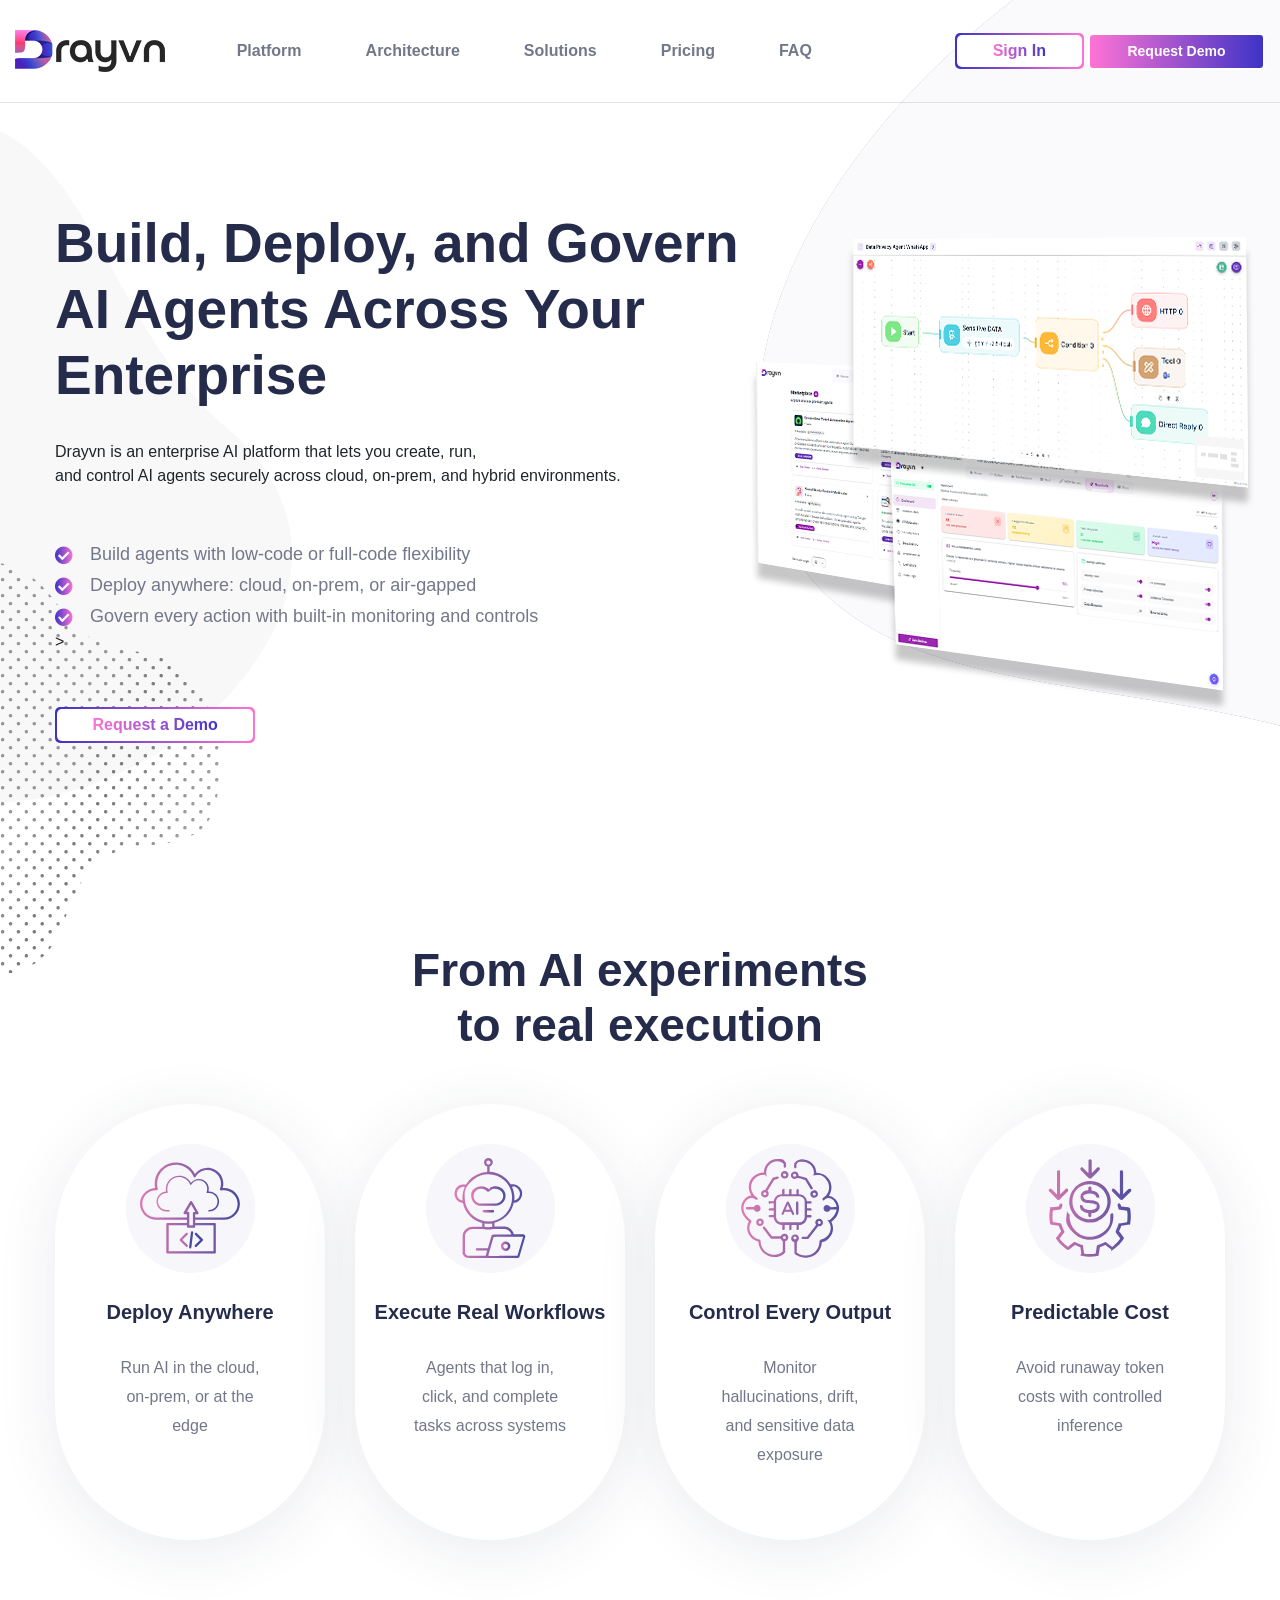
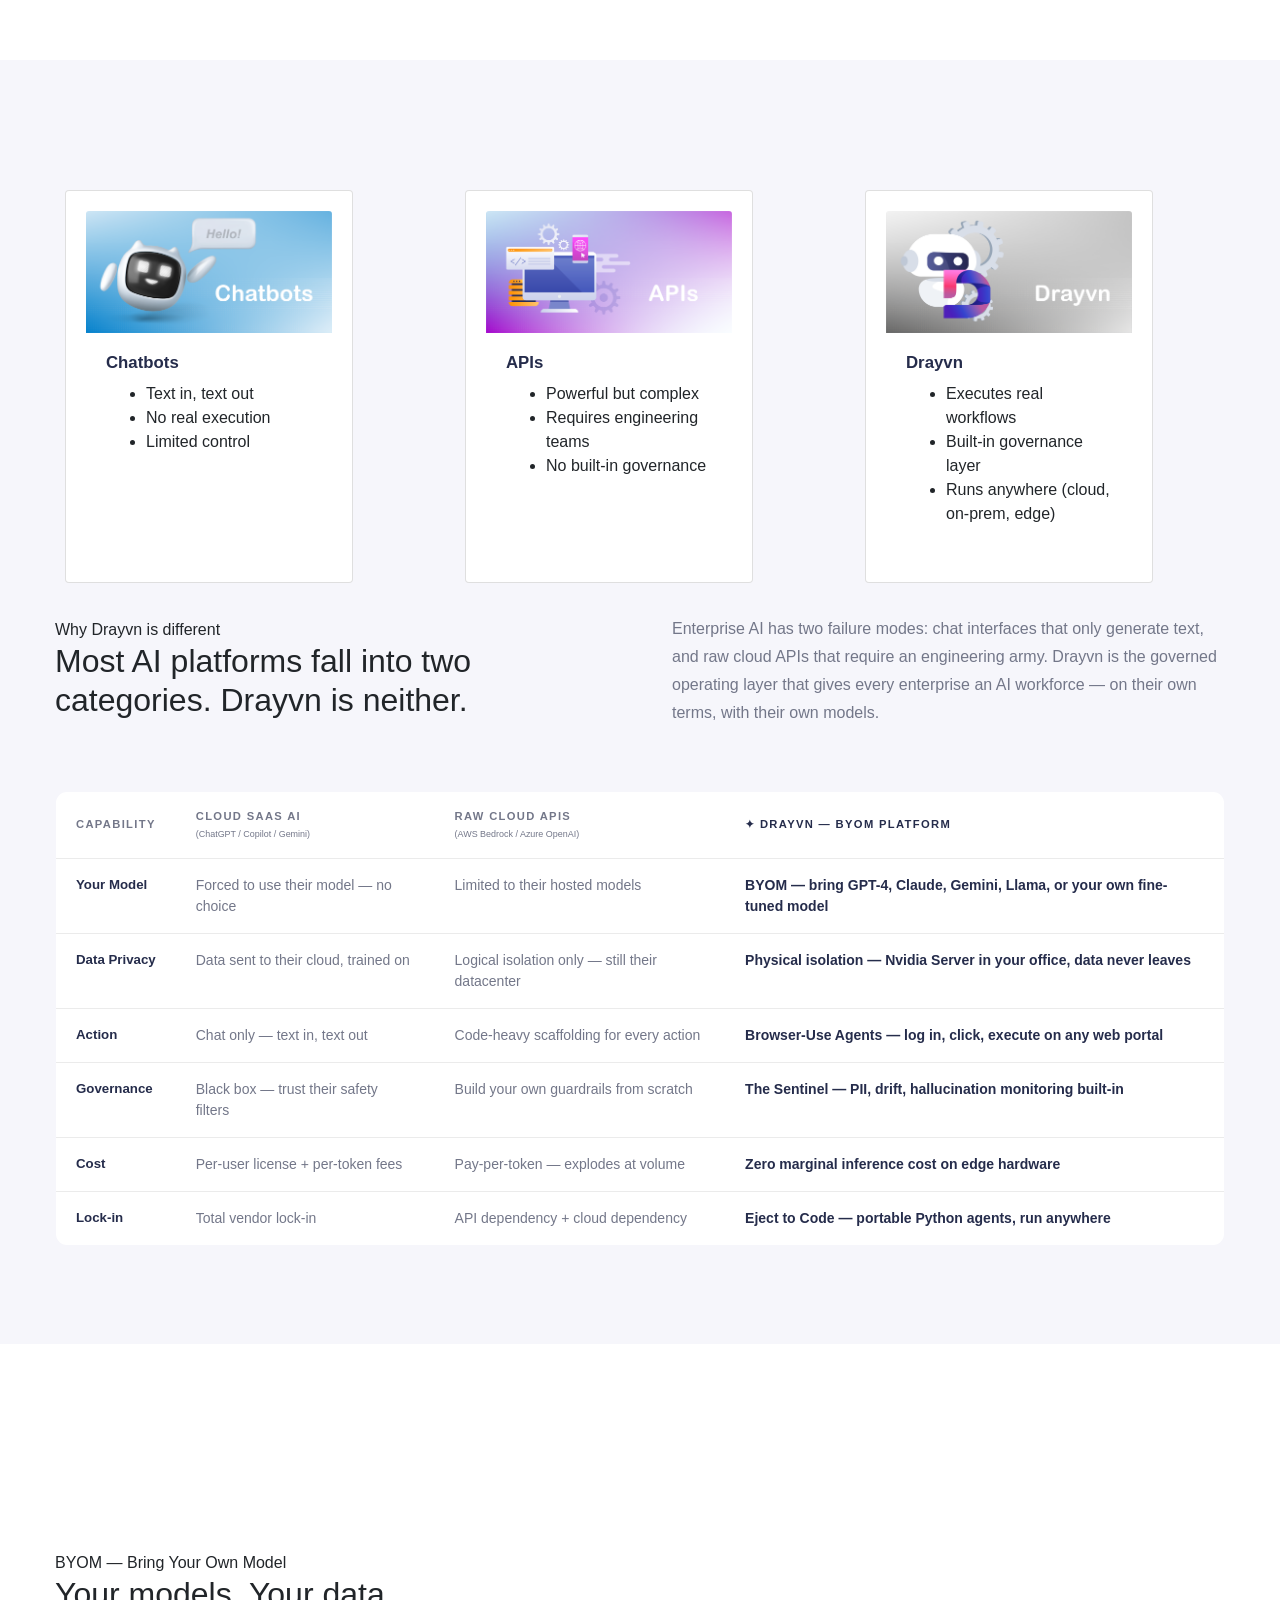
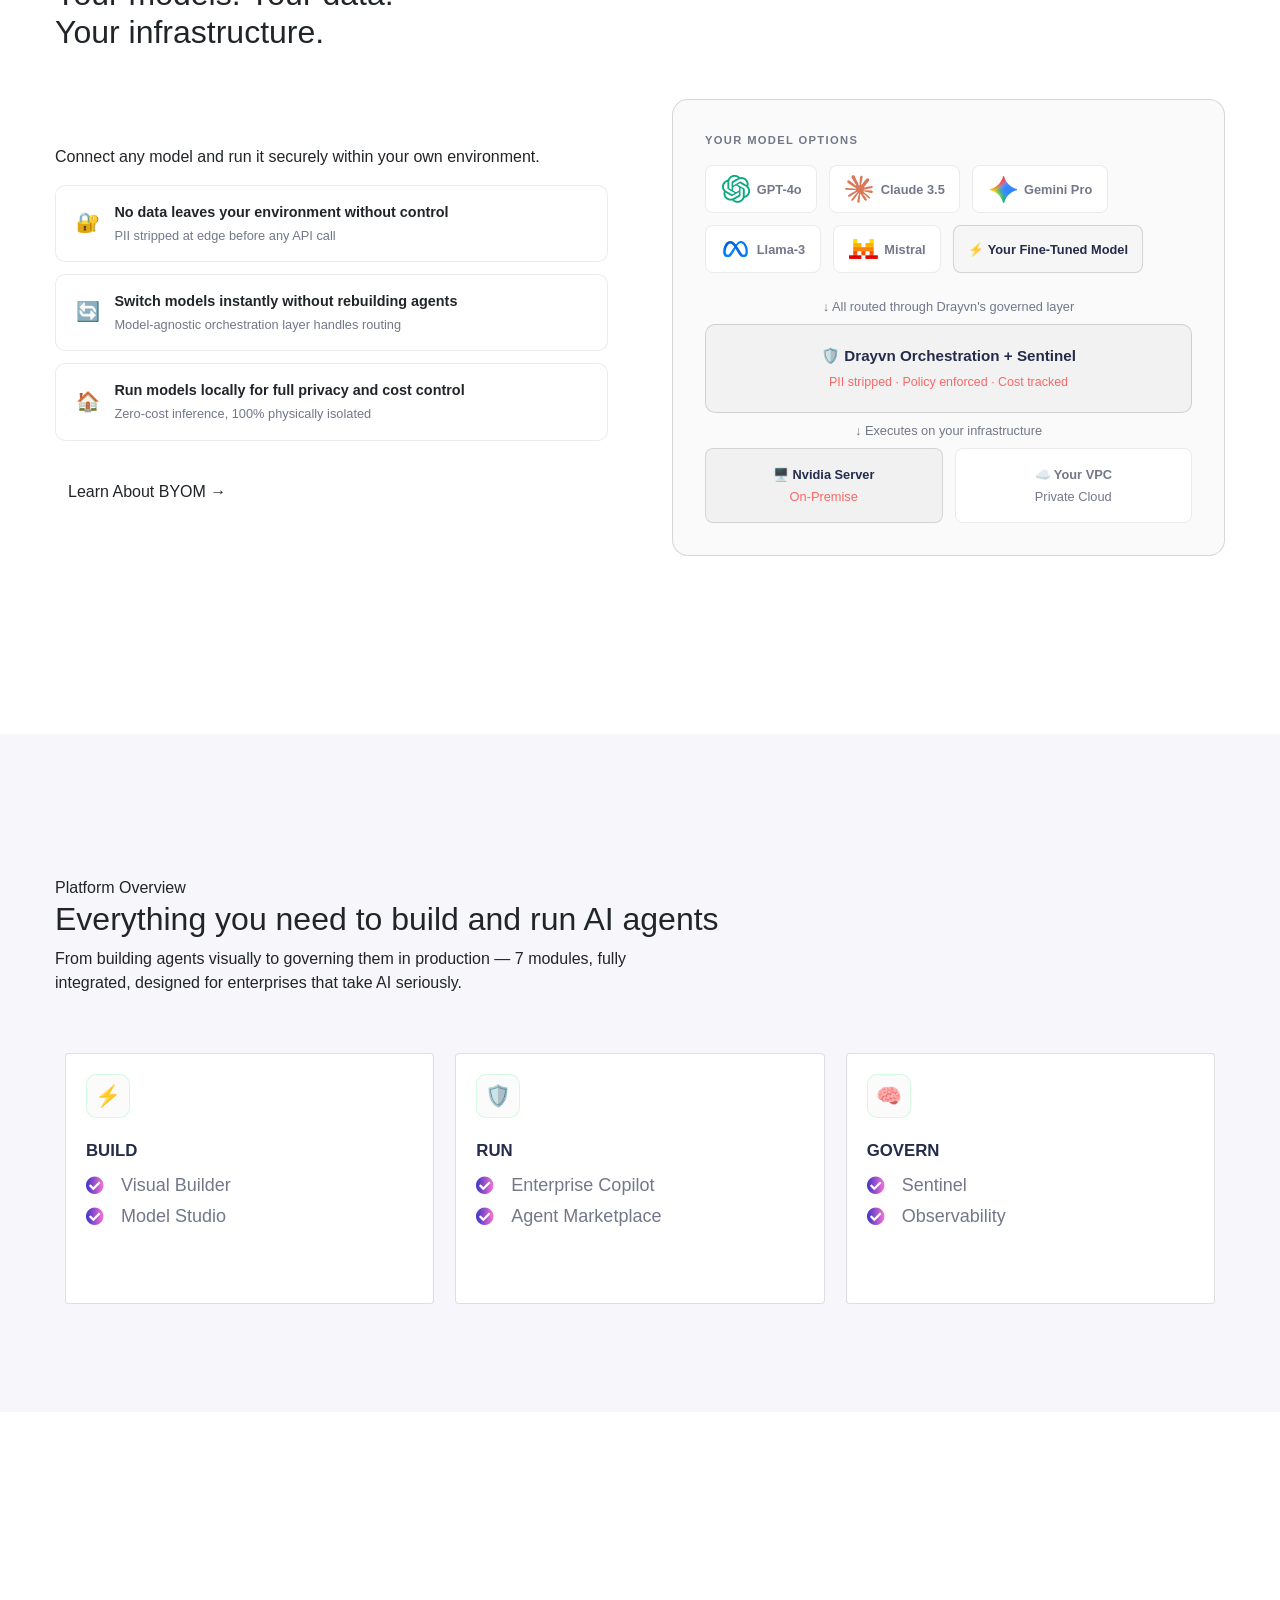
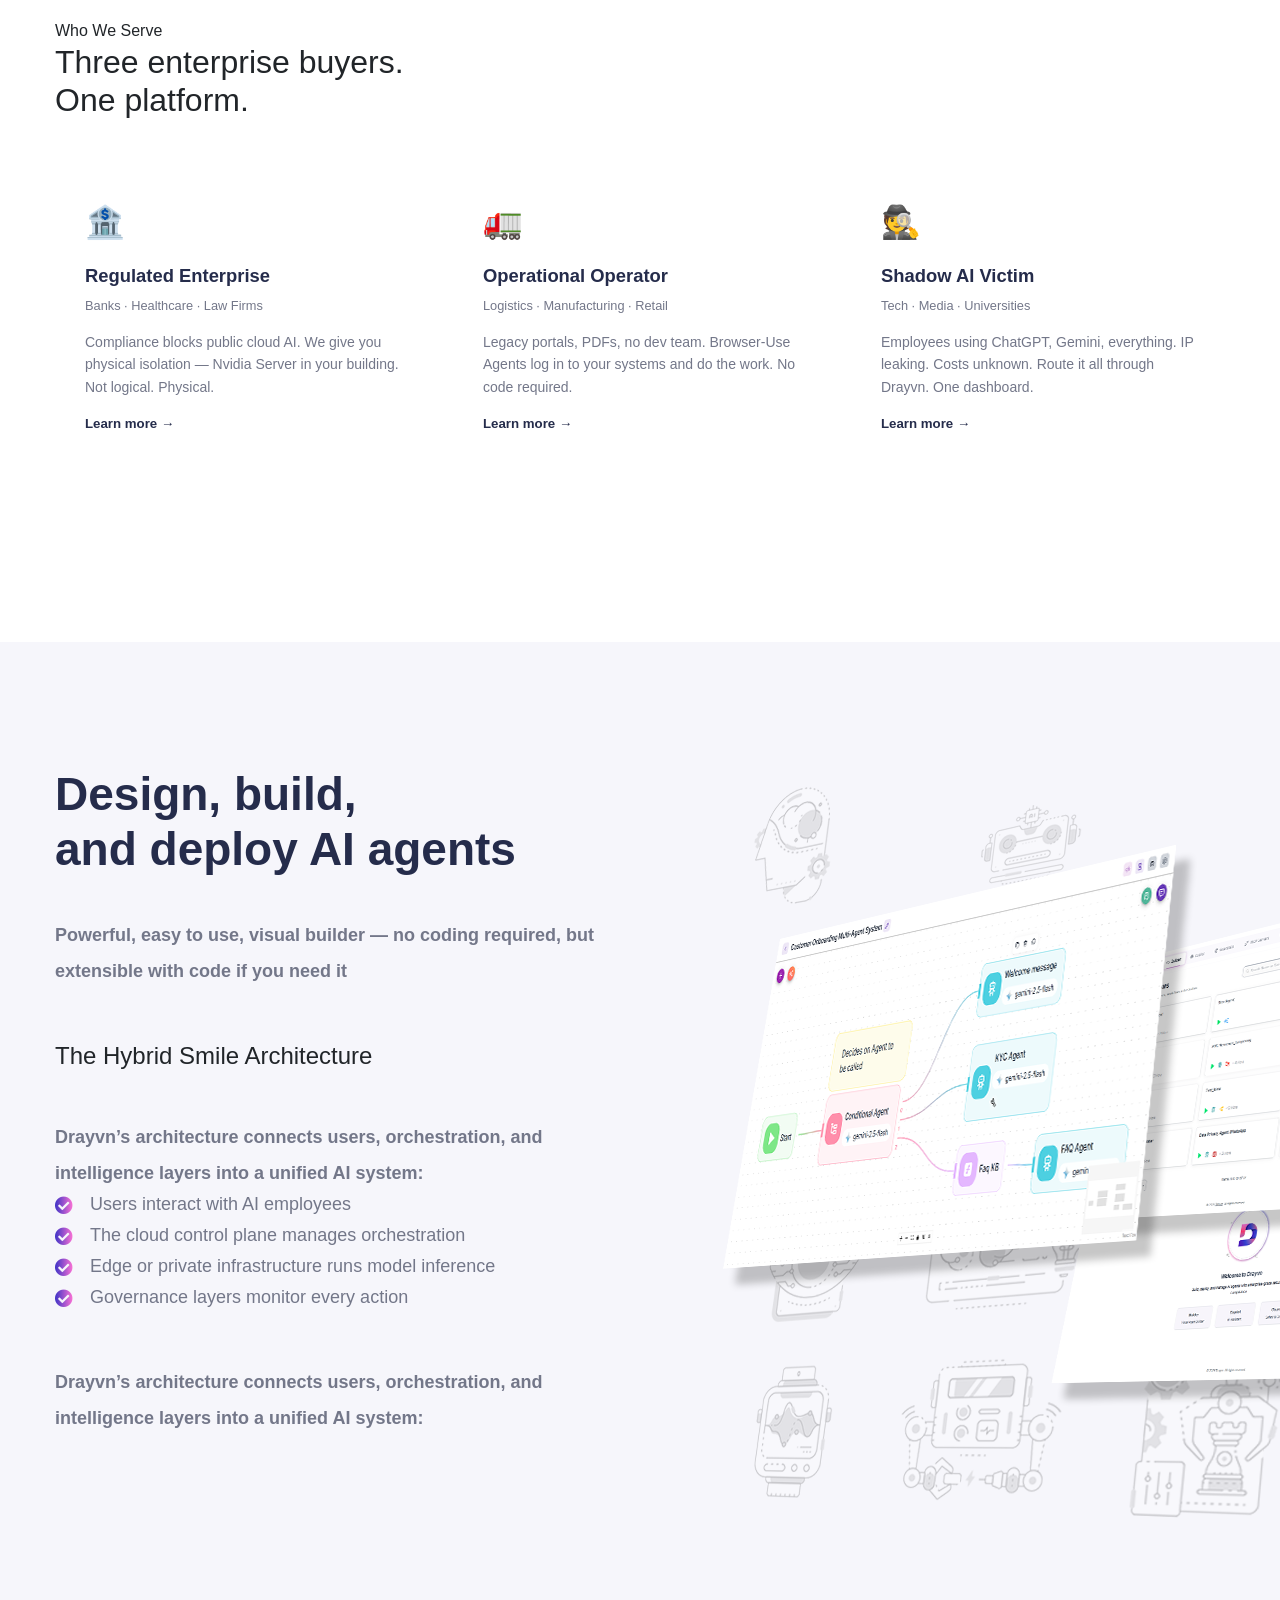
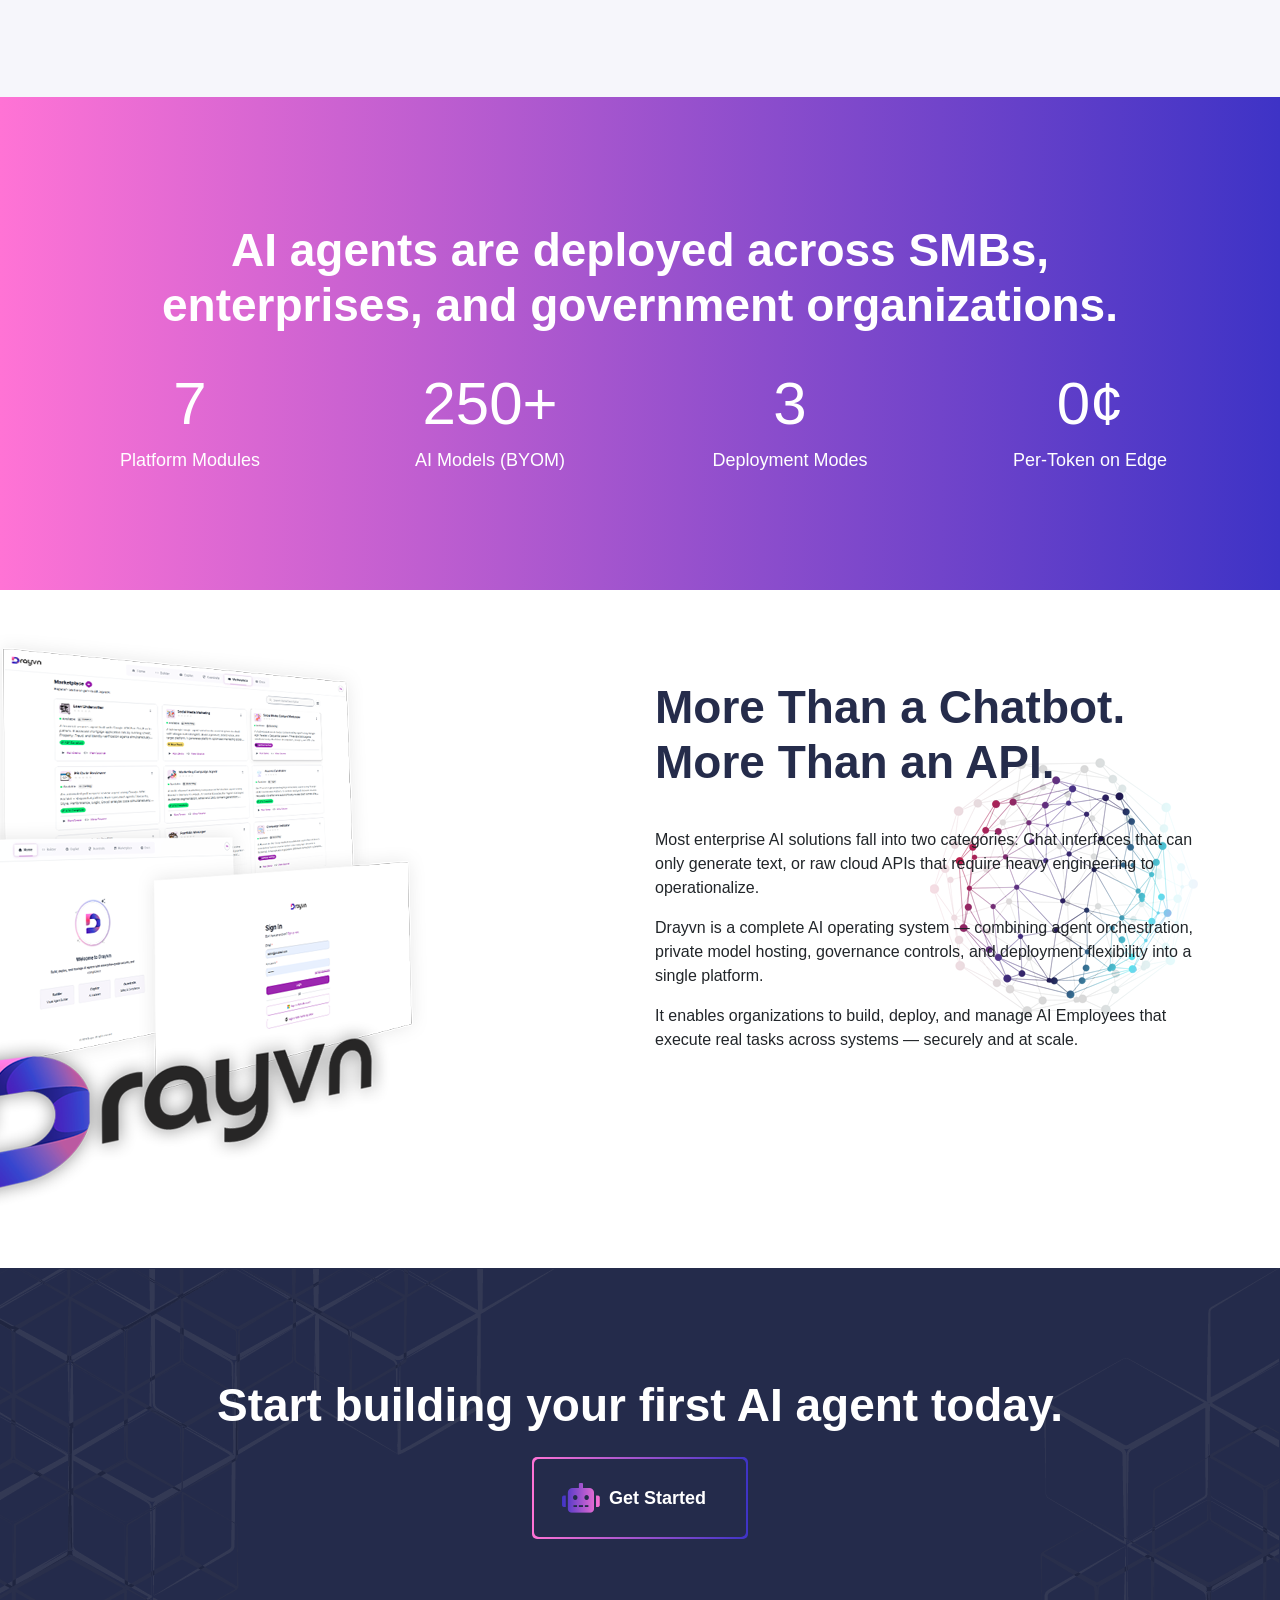
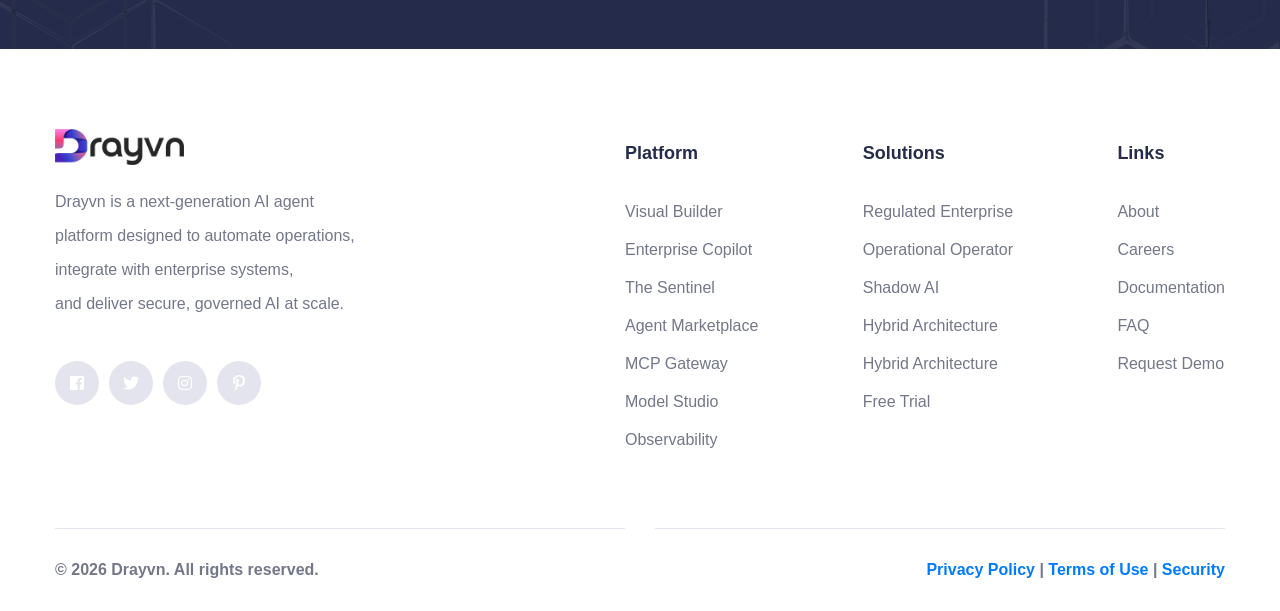
==== commit 5e58a5dd: "updated" ====
--- a/index.html
+++ b/index.html
@@ -158,7 +158,7 @@
       <div class="card" style="width: 18rem;">
   <img src="assets/images/Chatbots.png" class="card-img-top" alt="...">
   <div class="card-body">
-    <h5 class="card-title">Card title</h5>
+    <h5 class="card-title">Chatbots</h5>
     <ul>
   <li>Text in, text out</li>
   <li>No real execution </li>
@@ -279,12 +279,56 @@
       <p class="section-intro" style="max-width:580px">From building agents visually to governing them in production — 7 modules, fully integrated, designed for enterprises that take AI seriously.</p>
     </div>
     <div class="card-grid-3" style="margin-top:3rem" >
-      <div class="card reveal d1"><div class="card-icon">⚡</div><div class="card-title">Visual Builder</div><p class="card-desc">No-code drag-and-drop agent orchestration. Cyclic graphs, Supervisor/Worker patterns. Eject to portable Python anytime.</p></div>
-      <div class="card reveal d2"><div class="card-icon">🛡️</div><div class="card-title">The Sentinel</div><p class="card-desc">Built-in PII redaction, drift detection, hallucination monitoring, and human-in-the-loop gates. Edge-side, before data leaves.</p></div>
-      <div class="card reveal d3"><div class="card-icon">🧠</div><div class="card-title">Model Studio</div><p class="card-desc">Upload docs, connect data sources, build a custom fine-tuned model or RAG — running privately on your Nvidia Server.</p></div>
-      <div class="card reveal d1"><div class="card-icon y">💬</div><div class="card-title">Enterprise Copilot</div><p class="card-desc">Secure, grounded chat interface backed by your documents and models. Full audit trail, persona-aware, cost-tracked.</p></div>
+      <div class="card reveal d1">
+		  <div class="card-icon">⚡</div>
+		  <div class="card-title"> BUILD</div>
+		 					 <ul class="list-unstyled cta-one__list">
+                                <li>
+                                    <i class="fa fa-check-circle"></i>
+                                    Visual Builder
+                                </li>
+                                <li>
+                                    <i class="fa fa-check-circle"></i>
+                                   Model Studio 
+                                </li>
+                            </ul><!-- /.list-unstyled -->
+		</div>
+      <div class="card reveal d2"><div class="card-icon">🛡️</div><div class="card-title">RUN</div>
+		  
+		  		 					 <ul class="list-unstyled cta-one__list">
+                                <li>
+                                    <i class="fa fa-check-circle"></i>
+                                    Enterprise Copilot
+                                </li>
+                                <li>
+                                    <i class="fa fa-check-circle"></i>
+                                   Agent Marketplace
+                                </li>
+                            </ul><!-- /.list-unstyled -->
+		
+		</div>
+		
+      <div class="card reveal d3"><div class="card-icon">🧠</div><div class="card-title">GOVERN</div>
+		  
+		   <ul class="list-unstyled cta-one__list">
+                                <li>
+                                    <i class="fa fa-check-circle"></i>
+                                    Sentinel
+
+                                </li>
+                                <li>
+                                    <i class="fa fa-check-circle"></i>
+                                   Observability
+
+                                </li>
+                            </ul><!-- /.list-unstyled -->
+		</div>
+		
+<!--      <div class="card reveal d1"><div class="card-icon y">💬</div><div class="card-title">Enterprise Copilot</div><p class="card-desc">Secure, grounded chat interface backed by your documents and models. Full audit trail, persona-aware, cost-tracked.</p></div>
+		
       <div class="card reveal d2"><div class="card-icon">🏪</div><div class="card-title">Agent Marketplace</div><p class="card-desc">Private catalog of pre-built AI Employees. HR Helper, IT Bot, Logistics Agent. Full Docker containers, one-click deploy.</p></div>
-      <div class="card reveal d3"><div class="card-icon">📊</div><div class="card-title">Observability</div><p class="card-desc">Langfuse-powered tracing. Token cost by department. Drift dashboards. The CFO and CIO view of your AI workforce.</p></div>
+		
+      <div class="card reveal d3"><div class="card-icon">📊</div><div class="card-title">Observability</div><p class="card-desc">Langfuse-powered tracing. Token cost by department. Drift dashboards. The CFO and CIO view of your AI workforce.</p></div>-->
     </div>
    </div>
 </section>
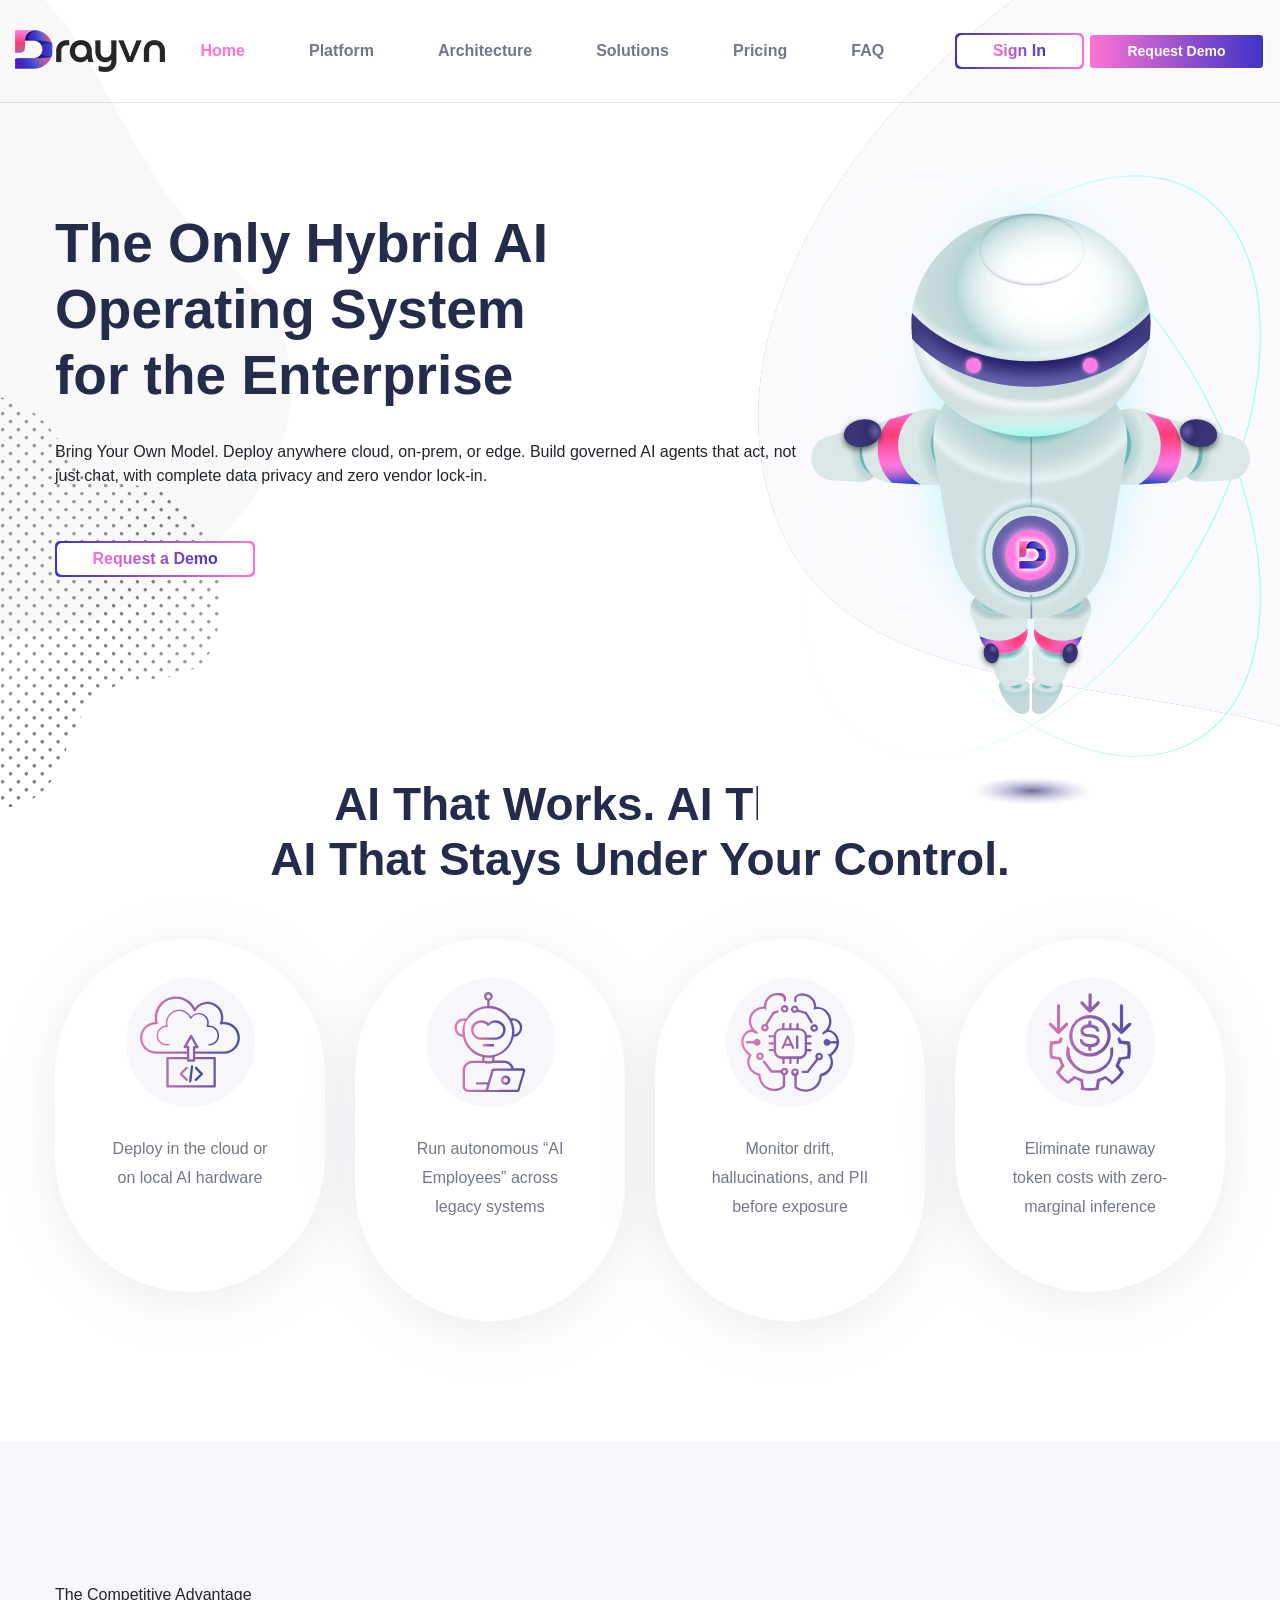
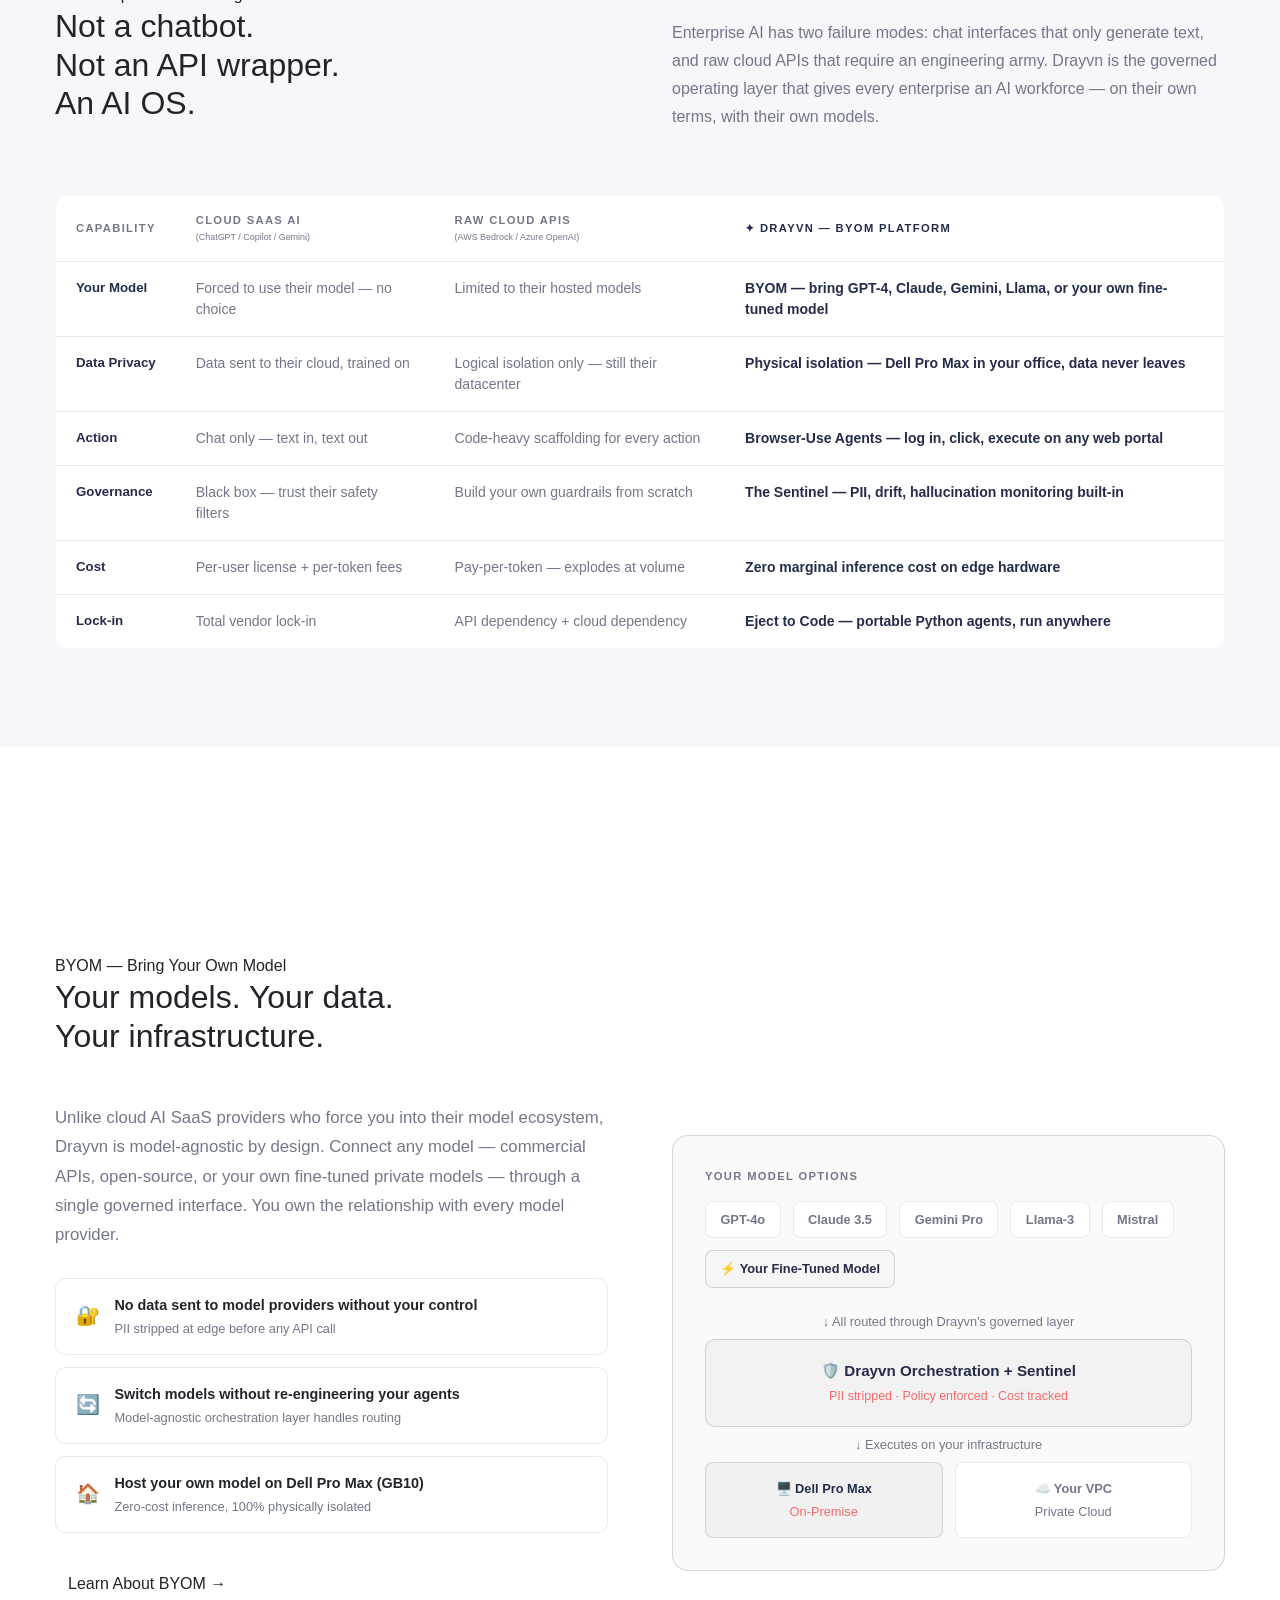
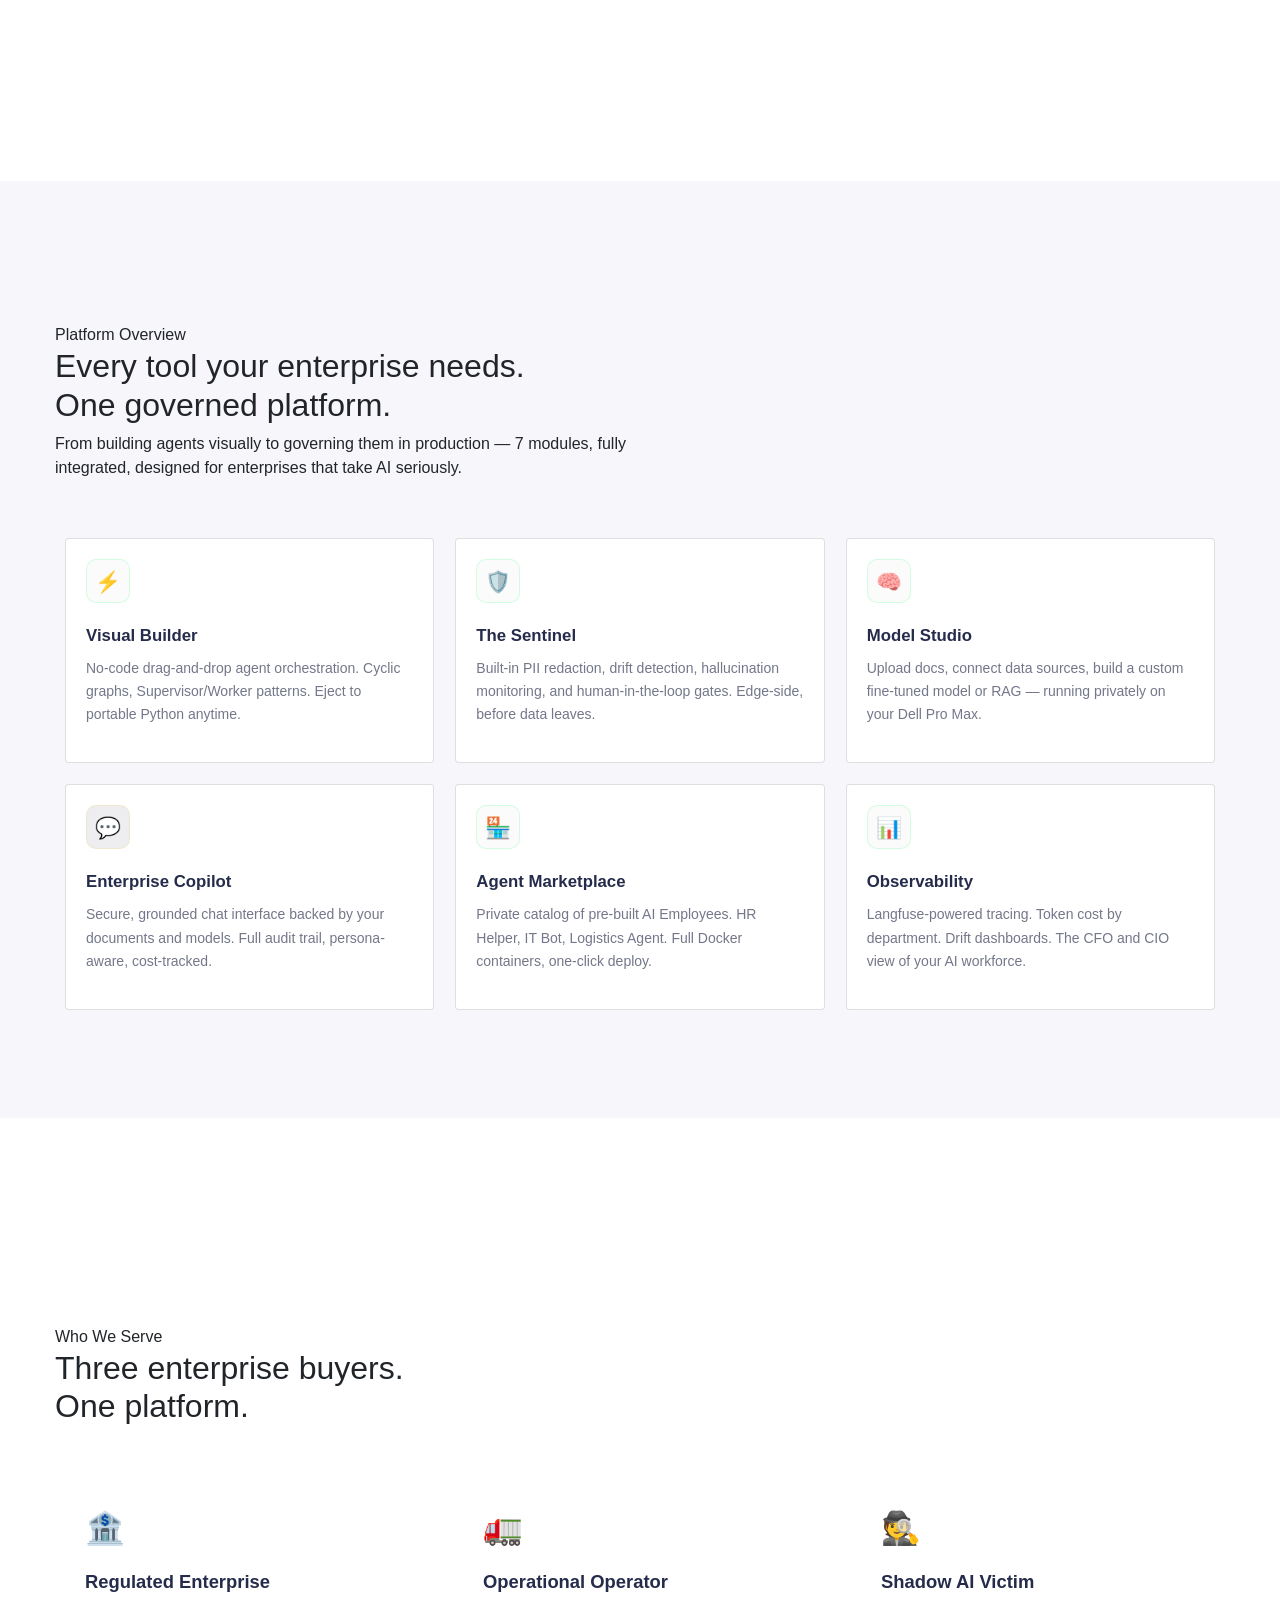
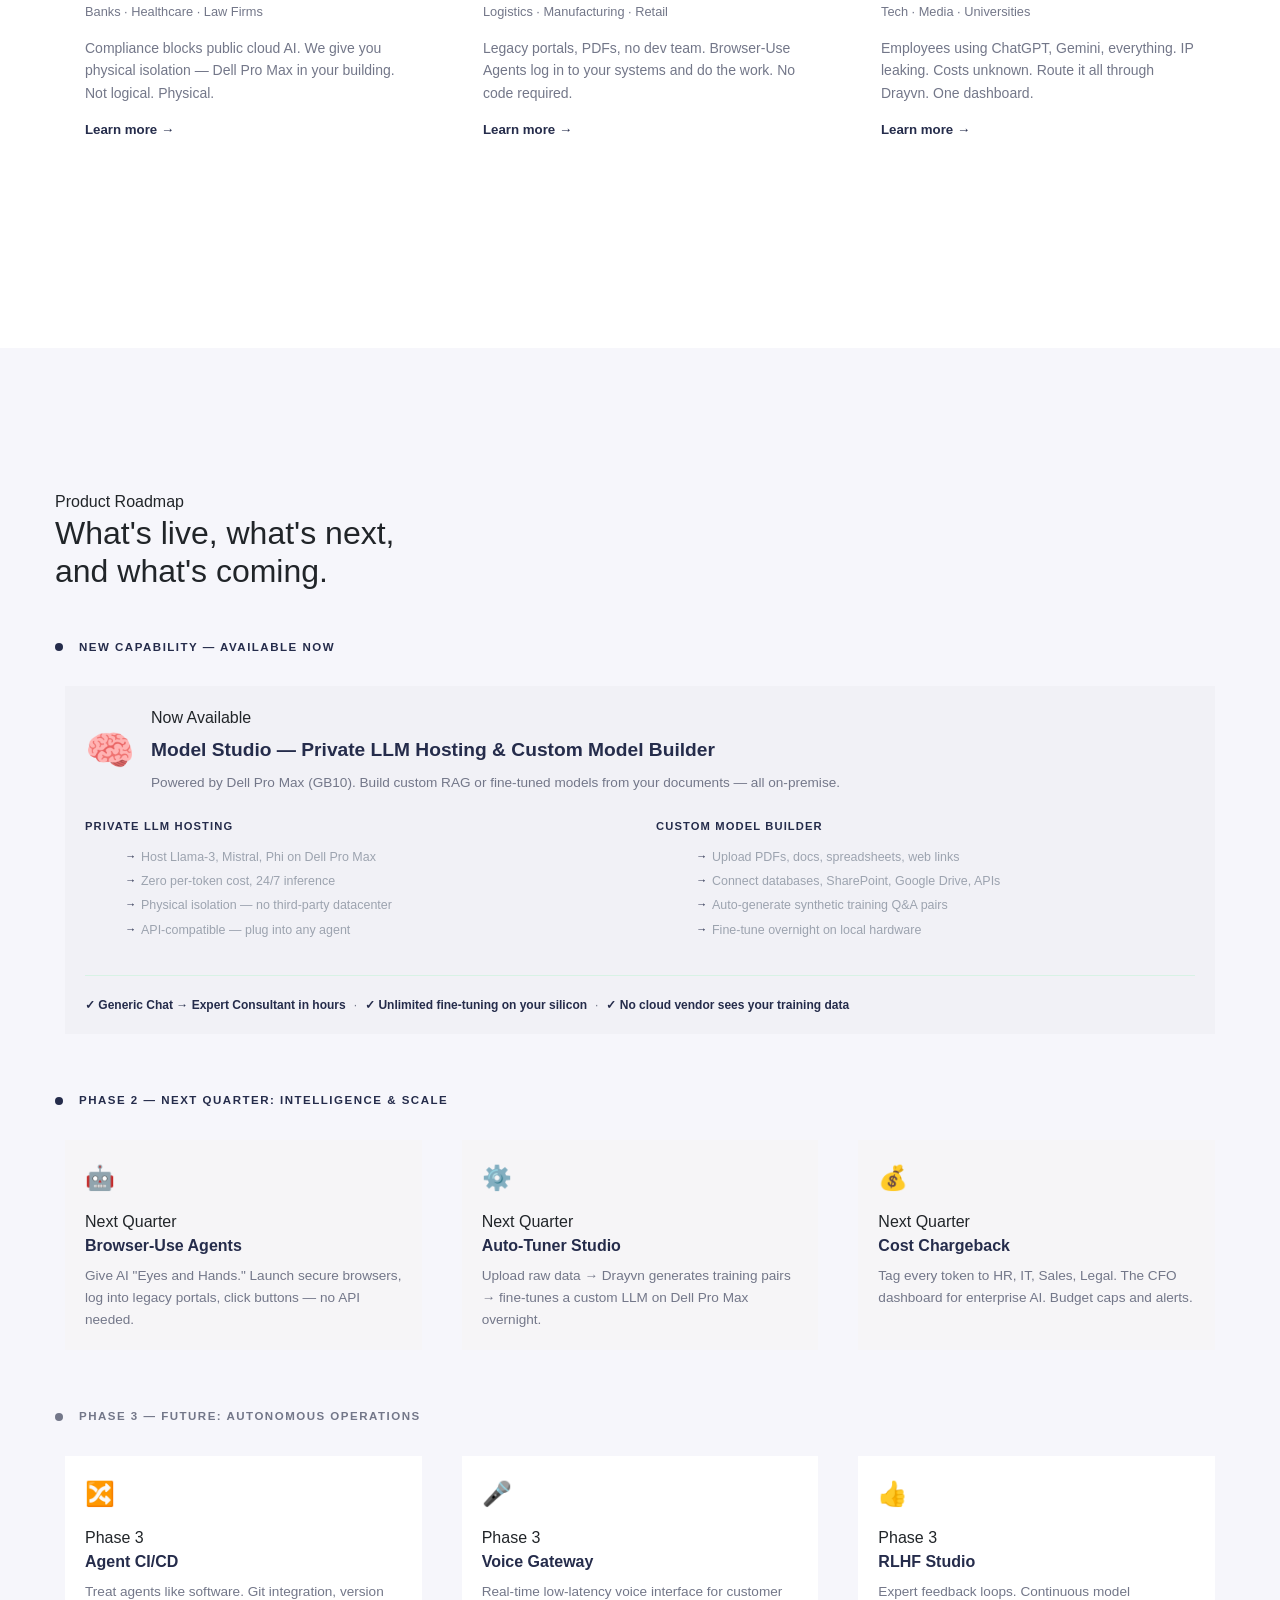
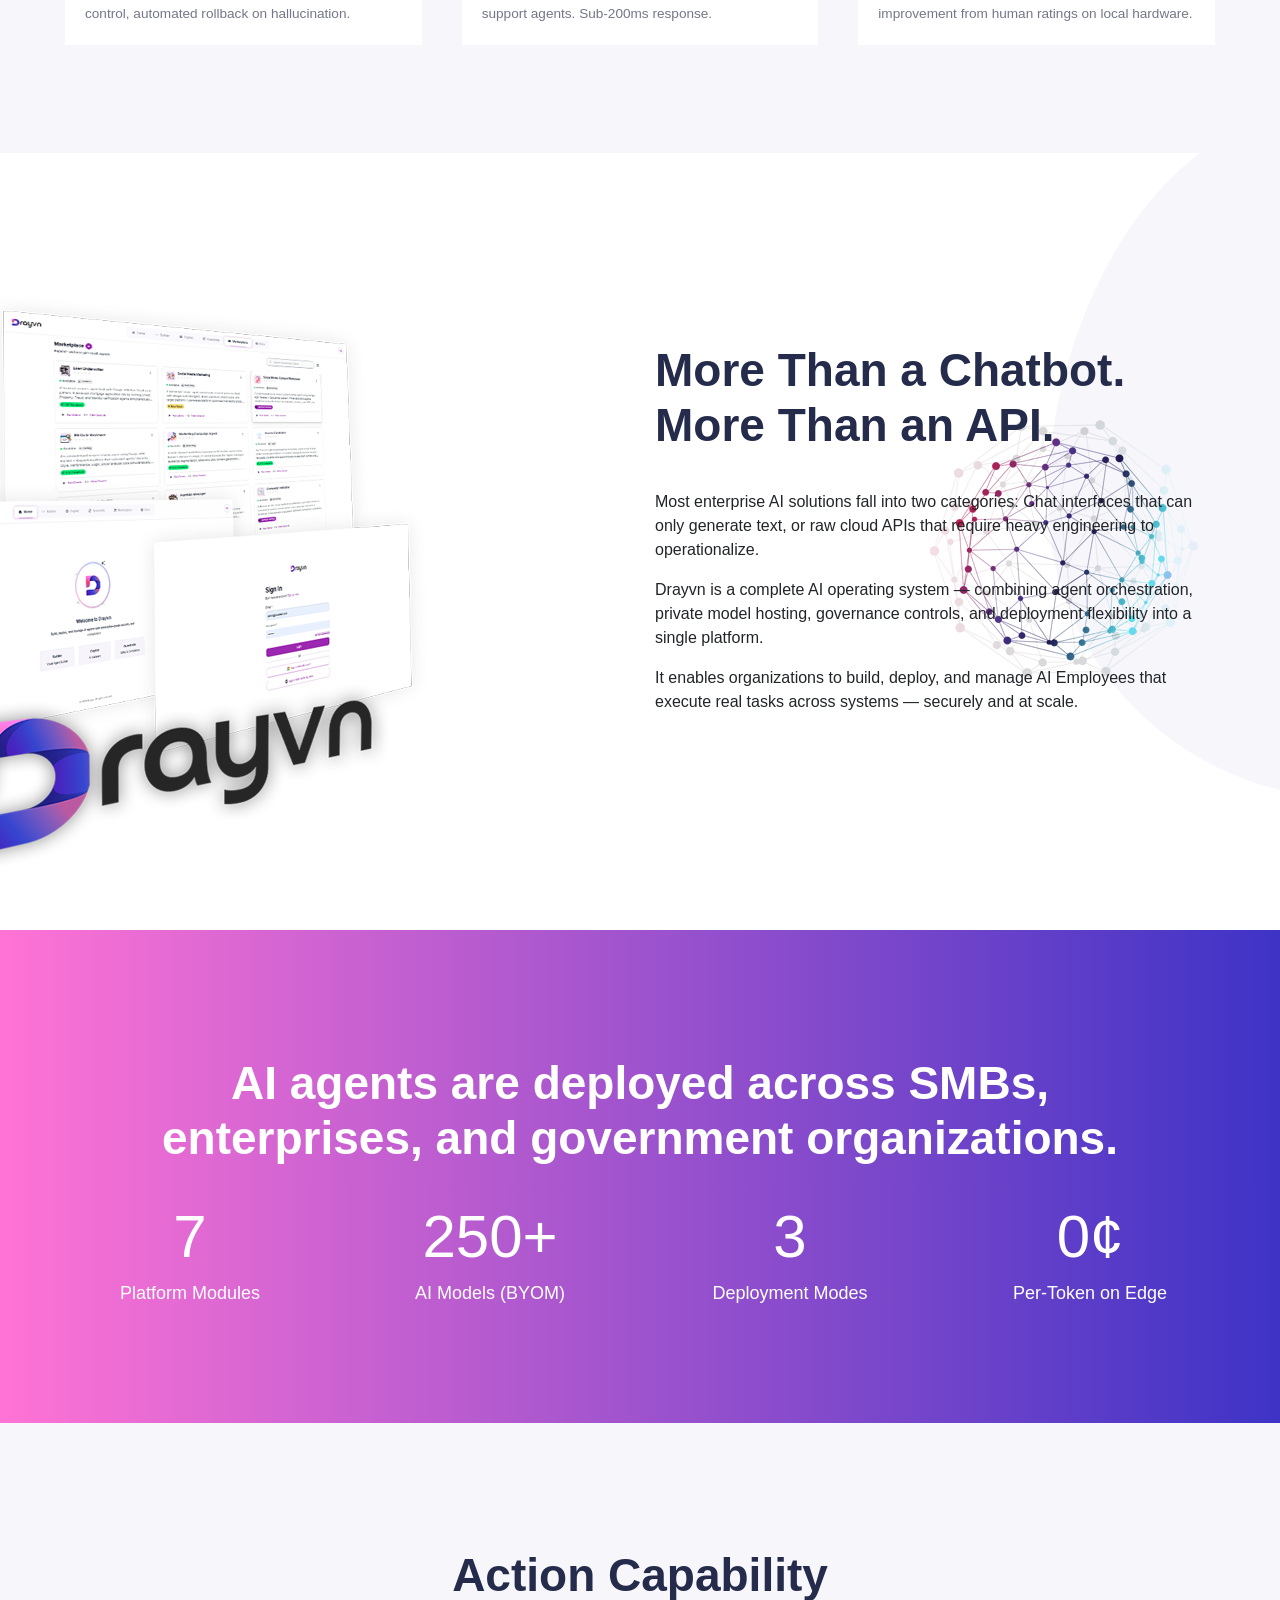
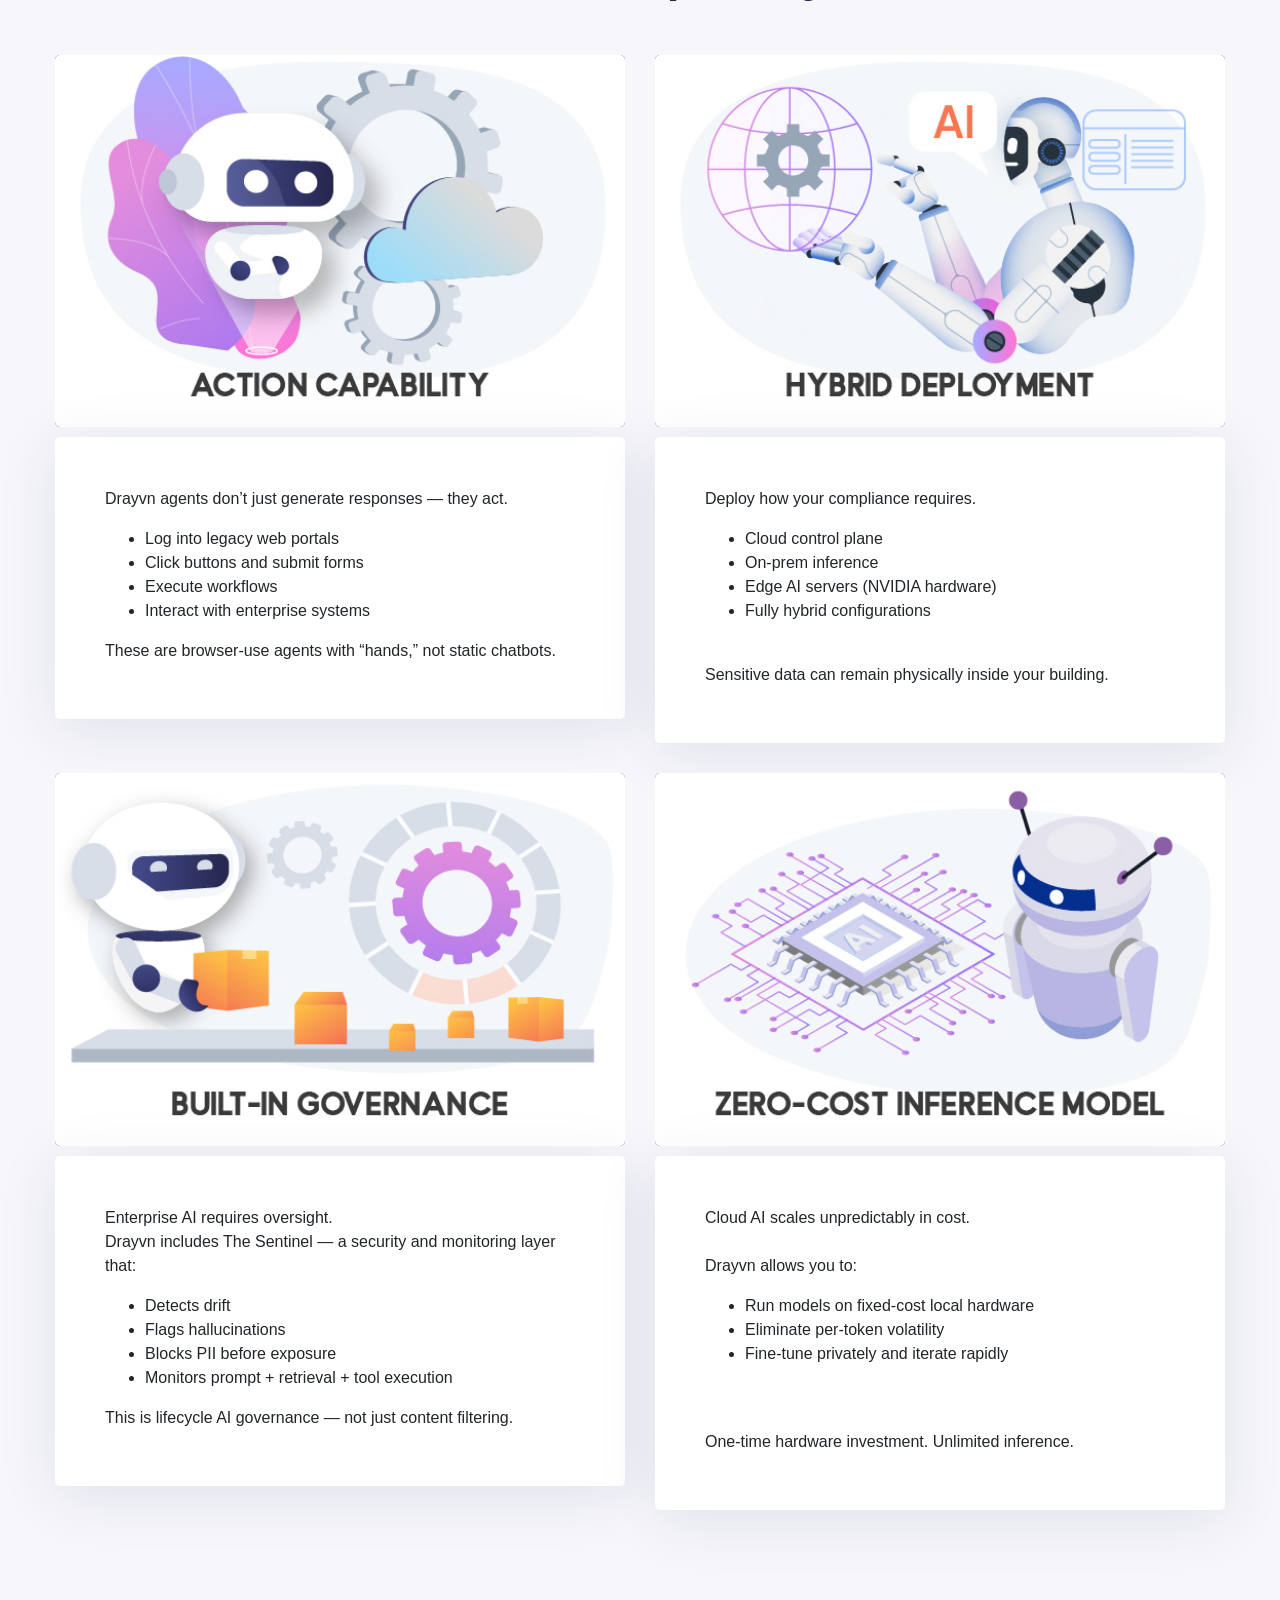
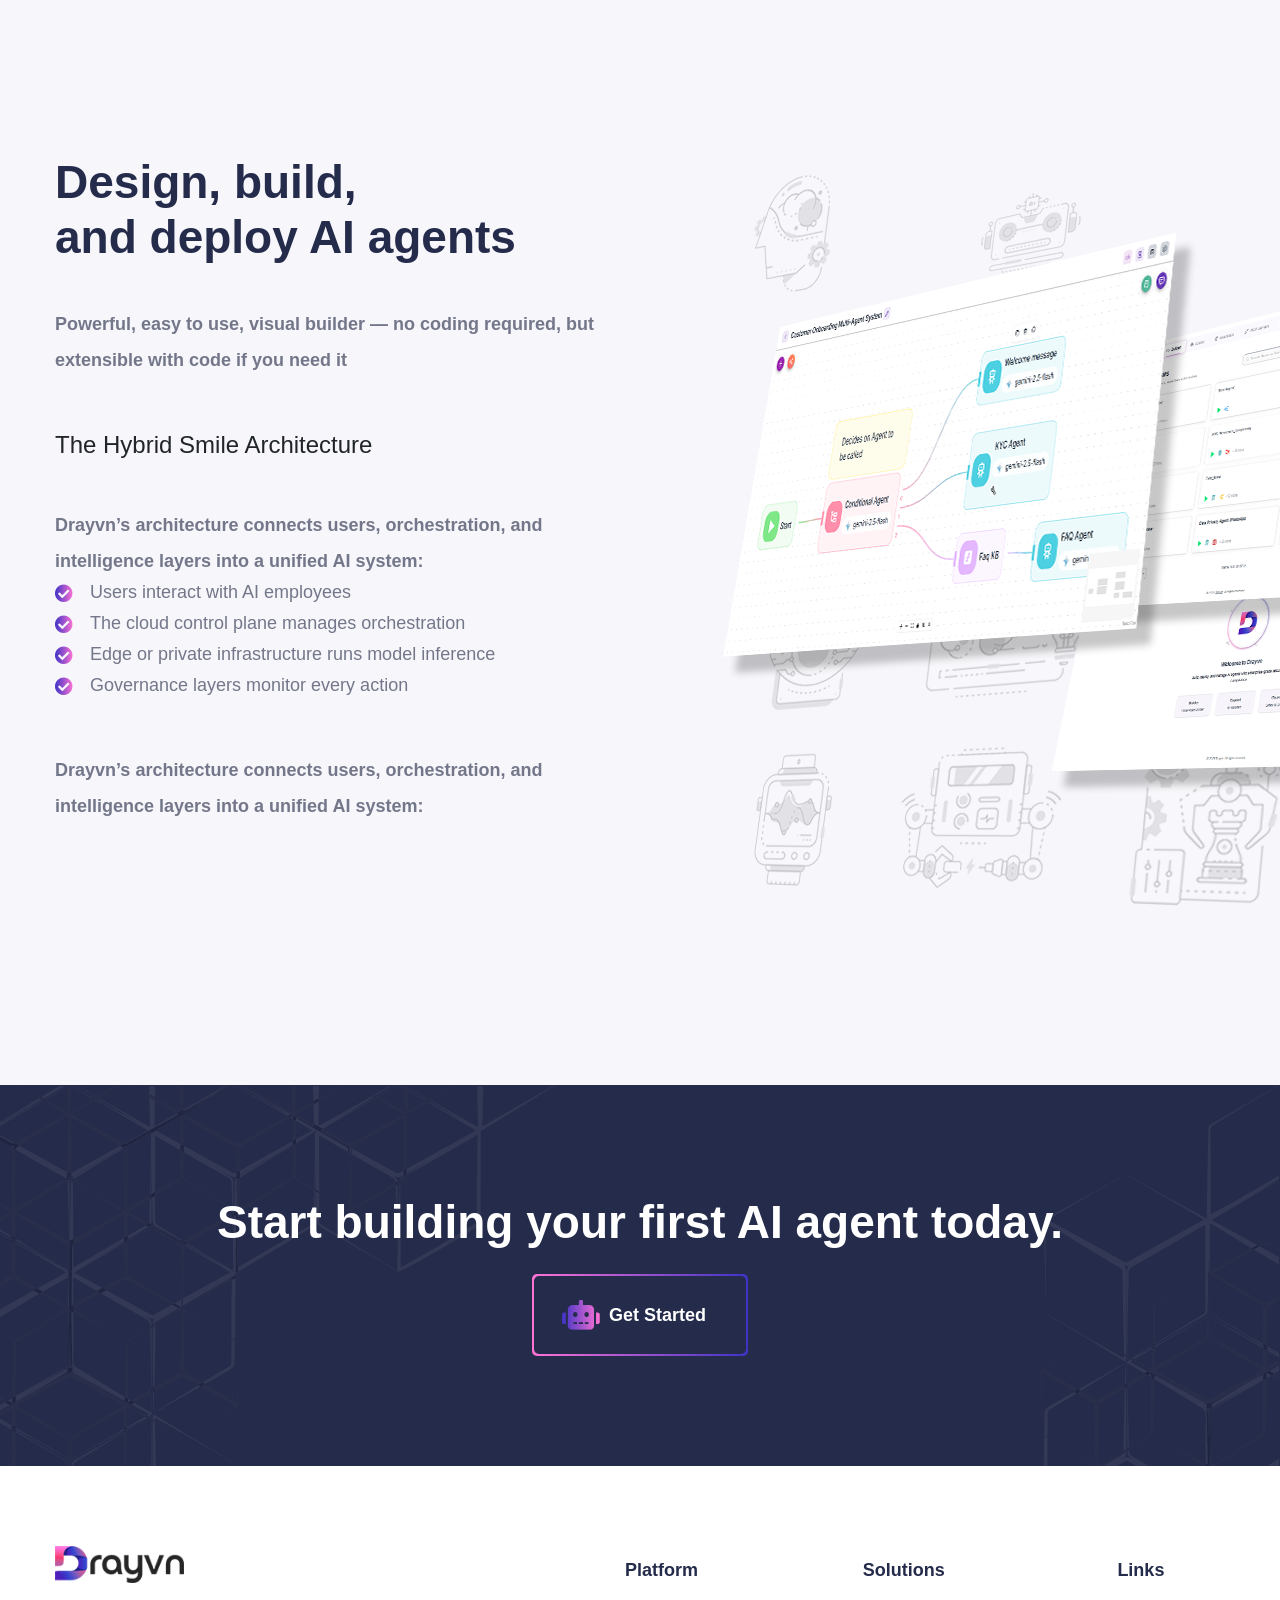
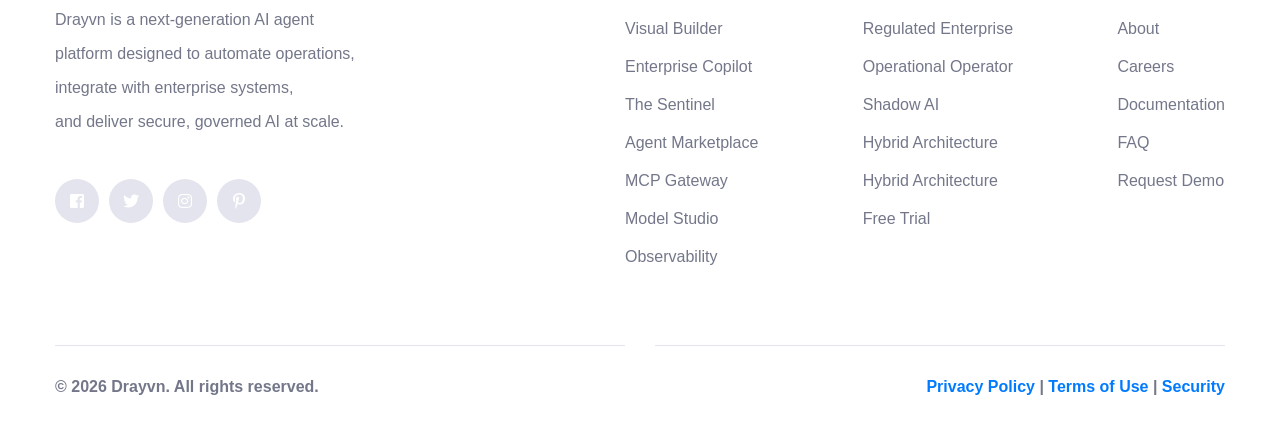
==== commit 100b73c7: "updated" ====
--- a/index.html
+++ b/index.html
@@ -37,8 +37,45 @@
     </div><!-- /.preloader -->
 
     <div class="page-wrapper">
-        <!-- /.site-header-one -->
-		<div id="header"></div>
+        <header class="site-header-one stricky site-header-one__fixed-top">
+            <div class="container-fluid">
+                <div class="site-header-one__logo">
+                    <a href="index.html">
+                        <img src="assets/images/Drayvn-logo.png" width="150" alt="">
+                    </a>
+                    <span class="side-menu__toggler"><i class="fa fa-bars"></i></span><!-- /.side-menu__toggler -->
+                </div><!-- /.site-header-one__logo -->
+                <div class="main-nav__main-navigation navmenu" >
+                    <ul class="main-nav__navigation-box">
+						<li>
+                            <a href="index.html">Home</a>
+                        </li>
+                        <li>
+                            <a href="platform.html">Platform</a>
+                        </li>
+						 <li>
+                            <a href="architecture.html">Architecture</a>
+                        </li>
+						 <li>
+                            <a href="solutions.html">Solutions</a>
+                        </li>
+						 <li>
+                            <a href="pricing.html">Pricing</a>
+                        </li>
+						 <li>
+                            <a href="faq.html">FAQ</a>
+                        </li>
+                       
+                    </ul><!-- /.main-nav__navigation-box -->
+                </div><!-- /.main-nav__main-navigation -->
+                <div class="main-nav__right">
+				
+					<a href="#" class="thm-btn contact-one__btn"><span>Sign In</span></a>
+                    <a href="#" class="thm-btn main-nav__btn"><span>Request Demo</span></a>
+                </div><!-- /.main-nav__right -->
+            </div><!-- /.container-fluid -->
+        </header><!-- /.site-header-one -->
+
         <section class="banner-one">
 
             <img src="assets/images/shapes/banner-shape-1-1.png" class="banner-one__bg-shape-1" alt="">
@@ -49,7 +86,7 @@
                 <!--<a href="https://www.youtube.com/watch?v=Kl5B6MBAntI" class="banner-one__video video-popup"><i
                         class="fa fa-play"></i></a>--><!-- /.banner-one__video -->
                 <div class="banner-one__moc">
-                    <img src="assets/images/resources/home-Drayvn-01A.png" class="wow fadeInUp"
+                    <img src="assets/images/resources/banner-robo.png" class="wow fadeInUp"
                         data-wow-duration="1500ms" alt="">
                 </div><!-- /.banner-one__moc -->
                 <div class="row">
@@ -61,27 +98,11 @@
                                         Trial</span></button> 
 							</form>-->
 							<!-- /.thm-btn banner-one__mc-btn -->
-									   <h3>Build, Deploy, and Govern<br> AI Agents Across Your Enterprise
-									 </h3>
+									   <h3>The Only Hybrid AI<br>
+										Operating System<br>
+										for the Enterprise </h3>
                             <!--<h3>The Hybrid <br>AI Operating System <br>for Enterprises  </h3>-->
-                            <p>Drayvn is an enterprise AI platform that lets you create, run, <br>and control AI
-								agents securely across cloud, on-prem, and hybrid environments.
-							</p>
-							<ul class="list-unstyled cta-one__list">
-                                <li>
-                                    <i class="fa fa-check-circle"></i>
-                                    Build agents with low-code or full-code flexibility
-                                </li>
-                                <li>
-                                    <i class="fa fa-check-circle"></i>
-                                    Deploy anywhere: cloud, on-prem, or air-gapped 
-                                </li>
-                                <li>
-                                    <i class="fa fa-check-circle"></i>
-                                    Govern every action with built-in monitoring and controls
-                                </li>
-									 >
-                            </ul><!-- /.list-unstyled -->
+                            <p>Bring Your Own Model. Deploy anywhere cloud, on-prem, or edge. Build governed AI agents that act, not just chat, with complete data privacy and zero vendor lock-in. </p>
                             <a href="#" class="thm-btn banner-one__btn"><span>Request a Demo</span></a>
                             <!-- /.thm-btn banner-one__btn -->
                         </div><!-- /.banner-one__content -->
@@ -94,7 +115,7 @@
             <div class="container">
                 <div class="block-title text-center">
                     <!--<p>Feature List</p-->
-                    <h3>From AI experiments  <br>to real execution</h3>
+                    <h3>AI That Works. AI That Acts. <br>AI That Stays Under Your Control.</h3>
                 </div><!-- /.block-title text-center -->
                 <div class="row">
                     <div class="col-lg-3 col-md-6 wow fadeInLeft" data-wow-duration="1500ms">
@@ -104,8 +125,8 @@
                                 <div class="service-one__icon">
 									<img src="assets/images/Deploy-cloud.svg" alt=""/>
 								</div><!-- /.service-one__icon -->
-                                <h3>Deploy Anywhere</h3>
-                                <p>Run AI in the cloud, on-prem, or at the edge<br><br></p>
+                               <!-- <h3>Easy to Edit</h3>-->
+                                <p>Deploy in the cloud or on local AI hardware<br><br></p>
 
                             </div><!-- /.service-one__inner -->
                         </div><!-- /.service-one__single -->
@@ -117,8 +138,8 @@
                                 <div class="service-one__icon">
                                     <img src="assets/images/AI-Employees.svg" alt=""/>
                                 </div><!-- /.service-one__icon -->
-                                 <h3>Execute Real Workflows</h3>
-                                <p>Agents that log in, click, and complete tasks across systems<br><br></p>
+                                <!--<h3>Fully Secure</h3>-->
+                                <p>Run autonomous “AI Employees” across legacy systems<br><br></p>
                             </div><!-- /.service-one__inner -->
                         </div><!-- /.service-one__single -->
                     </div><!-- /.col-lg-3 col-md-6 -->
@@ -129,8 +150,8 @@
                                 <div class="service-one__icon">
                                     <img src="assets/images/Monitor-drift.svg" alt=""/>
                                 </div><!-- /.service-one__icon -->
-                                 <h3>Control Every Output</h3>
-                                <p>Monitor hallucinations, drift, and sensitive data exposure</p>
+                                <!--<h3>Manage User</h3>-->
+                                <p>Monitor drift, hallucinations, and PII before exposure<br><br></p>
                             </div><!-- /.service-one__inner -->
                         </div><!-- /.service-one__single -->
                     </div><!-- /.col-lg-3 col-md-6 -->
@@ -141,70 +162,21 @@
                                 <div class="service-one__icon">
                                     <img src="assets/images/Eliminate-runaway.svg" alt=""/>
                                 </div><!-- /.service-one__icon -->
-                                <h3>Predictable Cost</h3>
-                                <p>Avoid runaway token costs with controlled inference<br><br></p>
+                                <!--<h3>Free Trial</h3>-->
+                                <p>Eliminate runaway token costs with zero-marginal inference</p>
                             </div><!-- /.service-one__inner -->
                         </div><!-- /.service-one__single -->
                     </div><!-- /.col-lg-3 col-md-6 -->
                 </div><!-- /.row -->
             </div><!-- /.container -->
         </section><!-- /.service-one -->
-		     <section  class="advantage-one">
-
-	  <div class="container text-left">
-
-  <div class="row align-items-start">
-    <div class="col">
-      <div class="card" style="width: 18rem;">
-  <img src="assets/images/Chatbots.png" class="card-img-top" alt="...">
-  <div class="card-body">
-    <h5 class="card-title">Chatbots</h5>
-    <ul>
-  <li>Text in, text out</li>
-  <li>No real execution </li>
-  <li>Limited control</li>
-		<br><br>
-		<br>
-	</ul>
-   
-  </div>
-</div>
-    </div>
-    <div class="col">
-      <div class="card" style="width: 18rem;">
-  <img src="assets/images/APIs.png" class="card-img-top" alt="...">
-  <div class="card-body">
-    <h5 class="card-title">APIs</h5>
-    <ul>
-  <li>Powerful but complex</li>
-  <li>Requires engineering teams</li>
-  <li>No built-in governance </li>
-		<br><br>
-
-	</ul>
-  </div>
-</div>
-    </div>
-    <div class="col">
-     <div class="card" style="width: 18rem;">
-  <img src="assets/images/Drayvn.png" class="card-img-top" alt="...">
-  <div class="card-body">
-    <h5 class="card-title">Drayvn</h5>
-    <ul>
-  <li>Executes real workflows</li>
-  <li>Built-in governance layer</li>
-  <li>Runs anywhere (cloud, on-prem, edge)</li>
-	</ul>
-  </div>
-</div>
-    </div>
-  </div>
-</div>
-				 <div class="container">
+
+     <section  class="advantage-one">
+  <div class="container">
     <div class="why-two reveal">
       <div>
-        <div class="section-label">Why Drayvn is different</div>
-        <h2>Most AI platforms fall into two categories. Drayvn is neither.</h2>
+        <div class="section-label">The Competitive Advantage</div>
+        <h2>Not a chatbot.<br>Not an API wrapper.<br>An AI OS.</h2>
       </div>
       <div class="why-right">Enterprise AI has two failure modes: chat interfaces that only generate text, and raw cloud APIs that require an engineering army. Drayvn is the governed operating layer that gives every enterprise an AI workforce — on their own terms, with their own models.</div>
     </div>
@@ -213,7 +185,7 @@
         <thead><tr><th>Capability</th><th>Cloud SaaS AI<br><small style="font-weight:400;text-transform:none;letter-spacing:0">(ChatGPT / Copilot / Gemini)</small></th><th>Raw Cloud APIs<br><small style="font-weight:400;text-transform:none;letter-spacing:0">(AWS Bedrock / Azure OpenAI)</small></th><th>✦ Drayvn — BYOM Platform</th></tr></thead>
         <tbody>
           <tr><td>Your Model</td><td>Forced to use their model — no choice</td><td>Limited to their hosted models</td><td>BYOM — bring GPT-4, Claude, Gemini, Llama, or your own fine-tuned model</td></tr>
-          <tr><td>Data Privacy</td><td>Data sent to their cloud, trained on</td><td>Logical isolation only — still their datacenter</td><td>Physical isolation — Nvidia Server in your office, data never leaves</td></tr>
+          <tr><td>Data Privacy</td><td>Data sent to their cloud, trained on</td><td>Logical isolation only — still their datacenter</td><td>Physical isolation — Dell Pro Max in your office, data never leaves</td></tr>
           <tr><td>Action</td><td>Chat only — text in, text out</td><td>Code-heavy scaffolding for every action</td><td>Browser-Use Agents — log in, click, execute on any web portal</td></tr>
           <tr><td>Governance</td><td>Black box — trust their safety filters</td><td>Build your own guardrails from scratch</td><td>The Sentinel — PII, drift, hallucination monitoring built-in</td></tr>
           <tr><td>Cost</td><td>Per-user license + per-token fees</td><td>Pay-per-token — explodes at volume</td><td>Zero marginal inference cost on edge hardware</td></tr>
@@ -222,26 +194,22 @@
       </table>
     </div>
   </div>
-	
-			</section>
-			 
-
-     
+</section>
 		
 		
 		<section class="cta-one">
   <div class="container">
     <div class="reveal">
       <div class="section-label">BYOM — Bring Your Own Model</div>
-      <h2>Your models. Your data.<br> Your infrastructure.</h2>
+      <h2>Your models. Your data.<br>Your infrastructure.</h2>
     </div>
     <div class="byom-grid">
       <div class="reveal d1">
-        <p>Connect any model and run it securely within your own environment.</p>
+        <p style="color:var(--muted);font-size:1.05rem;line-height:1.75;margin-bottom:1.75rem">Unlike cloud AI SaaS providers who force you into their model ecosystem, Drayvn is model-agnostic by design. Connect any model — commercial APIs, open-source, or your own fine-tuned private models — through a single governed interface. You own the relationship with every model provider.</p>
         <div style="display:flex;flex-direction:column;gap:.75rem">
-          <div style="display:flex;align-items:center;gap:.9rem;padding:1rem 1.25rem;background:var(--card);border:1px solid var(--border);border-radius:10px"><span style="font-size:1.2rem">🔐</span><div><div style="font-weight:600;font-size:.9rem;margin-bottom:.15rem">No data leaves your environment without control </div><div style="font-size:.8rem;color:var(--muted)">PII stripped at edge before any API call</div></div></div>
-          <div style="display:flex;align-items:center;gap:.9rem;padding:1rem 1.25rem;background:var(--card);border:1px solid var(--border);border-radius:10px"><span style="font-size:1.2rem">🔄</span><div><div style="font-weight:600;font-size:.9rem;margin-bottom:.15rem">Switch models instantly without rebuilding agents</div><div style="font-size:.8rem;color:var(--muted)">Model-agnostic orchestration layer handles routing</div></div></div>
-          <div style="display:flex;align-items:center;gap:.9rem;padding:1rem 1.25rem;background:var(--card);border:1px solid var(--border);border-radius:10px"><span style="font-size:1.2rem">🏠</span><div><div style="font-weight:600;font-size:.9rem;margin-bottom:.15rem">Run models locally for full privacy and cost control</div><div style="font-size:.8rem;color:var(--muted)">Zero-cost inference, 100% physically isolated</div></div></div>
+          <div style="display:flex;align-items:center;gap:.9rem;padding:1rem 1.25rem;background:var(--card);border:1px solid var(--border);border-radius:10px"><span style="font-size:1.2rem">🔐</span><div><div style="font-weight:600;font-size:.9rem;margin-bottom:.15rem">No data sent to model providers without your control</div><div style="font-size:.8rem;color:var(--muted)">PII stripped at edge before any API call</div></div></div>
+          <div style="display:flex;align-items:center;gap:.9rem;padding:1rem 1.25rem;background:var(--card);border:1px solid var(--border);border-radius:10px"><span style="font-size:1.2rem">🔄</span><div><div style="font-weight:600;font-size:.9rem;margin-bottom:.15rem">Switch models without re-engineering your agents</div><div style="font-size:.8rem;color:var(--muted)">Model-agnostic orchestration layer handles routing</div></div></div>
+          <div style="display:flex;align-items:center;gap:.9rem;padding:1rem 1.25rem;background:var(--card);border:1px solid var(--border);border-radius:10px"><span style="font-size:1.2rem">🏠</span><div><div style="font-weight:600;font-size:.9rem;margin-bottom:.15rem">Host your own model on Dell Pro Max (GB10)</div><div style="font-size:.8rem;color:var(--muted)">Zero-cost inference, 100% physically isolated</div></div></div>
         </div>
         <div style="margin-top:2rem"><a href="architecture.html#byom" class="btn btn-outline">Learn About BYOM →</a></div>
       </div>
@@ -249,18 +217,18 @@
         <div class="byom-vis">
           <div style="font-size:.7rem;font-weight:700;letter-spacing:.12em;text-transform:uppercase;color:var(--muted);margin-bottom:1rem">Your Model Options</div>
           <div class="model-row">
-            <div class="model-badge"><img src="assets/images/GPT-4o.png" width="30" height="30" alt=""/>GPT-4o</div>
-            <div class="model-badge"><img src="assets/images/Claude.png" width="30" height="30" alt=""/>Claude 3.5</div>
-            <div class="model-badge"><img src="assets/images/Gemini-Pro.png" width="30" height="30" alt=""/>Gemini Pro</div>
-            <div class="model-badge"><img src="assets/images/Llama-3.png" width="30" height="30" alt=""/>Llama-3</div>
-            <div class="model-badge"><img src="assets/images/Mistral.png" width="30" height="30" alt=""/>Mistral</div>
+            <div class="model-badge">GPT-4o</div>
+            <div class="model-badge">Claude 3.5</div>
+            <div class="model-badge">Gemini Pro</div>
+            <div class="model-badge">Llama-3</div>
+            <div class="model-badge">Mistral</div>
             <div class="model-badge yours">⚡ Your Fine-Tuned Model</div>
           </div>
           <div class="model-arrow">↓ All routed through Drayvn's governed layer</div>
           <div class="byom-platform-box">🛡️ Drayvn Orchestration + Sentinel<div style="font-family:var(--B);font-size:.78rem;color:rgb(255 45 45 / 70%);font-weight:500;margin-top:.3rem">PII stripped · Policy enforced · Cost tracked</div></div>
           <div class="model-arrow">↓ Executes on your infrastructure</div>
           <div style="display:grid;grid-template-columns:1fr 1fr;gap:.75rem">
-            <div style="background:rgb(109 111 110 / 6%);border:1px solid rgb(97 94 94 / 20%);border-radius:8px;padding:1rem;text-align:center;font-size:.8rem;font-weight:600;color:var(--green)">🖥️ Nvidia Server<div style="font-weight:400;color:rgb(255 45 45 / 70%);margin-top:.2rem">On-Premise</div></div>
+            <div style="background:rgb(109 111 110 / 6%);border:1px solid rgb(97 94 94 / 20%);border-radius:8px;padding:1rem;text-align:center;font-size:.8rem;font-weight:600;color:var(--green)">🖥️ Dell Pro Max<div style="font-weight:400;color:rgb(255 45 45 / 70%);margin-top:.2rem">On-Premise</div></div>
             <div style="background:var(--card);border:1px solid var(--border);border-radius:8px;padding:1rem;text-align:center;font-size:.8rem;font-weight:600;color:var(--muted)">☁️ Your VPC<div style="font-weight:400;margin-top:.2rem">Private Cloud</div></div>
           </div>
         </div>
@@ -275,60 +243,16 @@
   <div class="container">
     <div class="reveal">
       <div class="section-label">Platform Overview</div>
-      <h2>Everything you need to build and run AI agents</h2>
+      <h2>Every tool your enterprise needs.<br>One governed platform.</h2>
       <p class="section-intro" style="max-width:580px">From building agents visually to governing them in production — 7 modules, fully integrated, designed for enterprises that take AI seriously.</p>
     </div>
     <div class="card-grid-3" style="margin-top:3rem" >
-      <div class="card reveal d1">
-		  <div class="card-icon">⚡</div>
-		  <div class="card-title"> BUILD</div>
-		 					 <ul class="list-unstyled cta-one__list">
-                                <li>
-                                    <i class="fa fa-check-circle"></i>
-                                    Visual Builder
-                                </li>
-                                <li>
-                                    <i class="fa fa-check-circle"></i>
-                                   Model Studio 
-                                </li>
-                            </ul><!-- /.list-unstyled -->
-		</div>
-      <div class="card reveal d2"><div class="card-icon">🛡️</div><div class="card-title">RUN</div>
-		  
-		  		 					 <ul class="list-unstyled cta-one__list">
-                                <li>
-                                    <i class="fa fa-check-circle"></i>
-                                    Enterprise Copilot
-                                </li>
-                                <li>
-                                    <i class="fa fa-check-circle"></i>
-                                   Agent Marketplace
-                                </li>
-                            </ul><!-- /.list-unstyled -->
-		
-		</div>
-		
-      <div class="card reveal d3"><div class="card-icon">🧠</div><div class="card-title">GOVERN</div>
-		  
-		   <ul class="list-unstyled cta-one__list">
-                                <li>
-                                    <i class="fa fa-check-circle"></i>
-                                    Sentinel
-
-                                </li>
-                                <li>
-                                    <i class="fa fa-check-circle"></i>
-                                   Observability
-
-                                </li>
-                            </ul><!-- /.list-unstyled -->
-		</div>
-		
-<!--      <div class="card reveal d1"><div class="card-icon y">💬</div><div class="card-title">Enterprise Copilot</div><p class="card-desc">Secure, grounded chat interface backed by your documents and models. Full audit trail, persona-aware, cost-tracked.</p></div>
-		
+      <div class="card reveal d1"><div class="card-icon">⚡</div><div class="card-title">Visual Builder</div><p class="card-desc">No-code drag-and-drop agent orchestration. Cyclic graphs, Supervisor/Worker patterns. Eject to portable Python anytime.</p></div>
+      <div class="card reveal d2"><div class="card-icon">🛡️</div><div class="card-title">The Sentinel</div><p class="card-desc">Built-in PII redaction, drift detection, hallucination monitoring, and human-in-the-loop gates. Edge-side, before data leaves.</p></div>
+      <div class="card reveal d3"><div class="card-icon">🧠</div><div class="card-title">Model Studio</div><p class="card-desc">Upload docs, connect data sources, build a custom fine-tuned model or RAG — running privately on your Dell Pro Max.</p></div>
+      <div class="card reveal d1"><div class="card-icon y">💬</div><div class="card-title">Enterprise Copilot</div><p class="card-desc">Secure, grounded chat interface backed by your documents and models. Full audit trail, persona-aware, cost-tracked.</p></div>
       <div class="card reveal d2"><div class="card-icon">🏪</div><div class="card-title">Agent Marketplace</div><p class="card-desc">Private catalog of pre-built AI Employees. HR Helper, IT Bot, Logistics Agent. Full Docker containers, one-click deploy.</p></div>
-		
-      <div class="card reveal d3"><div class="card-icon">📊</div><div class="card-title">Observability</div><p class="card-desc">Langfuse-powered tracing. Token cost by department. Drift dashboards. The CFO and CIO view of your AI workforce.</p></div>-->
+      <div class="card reveal d3"><div class="card-icon">📊</div><div class="card-title">Observability</div><p class="card-desc">Langfuse-powered tracing. Token cost by department. Drift dashboards. The CFO and CIO view of your AI workforce.</p></div>
     </div>
    </div>
 </section>
@@ -344,7 +268,7 @@
         <span style="font-size:2rem;display:block;margin-bottom:1rem">🏦</span>
         <div style="font-family:var(--D);font-size:1.15rem;font-weight:800;color:var(--green);margin-bottom:.4rem">Regulated Enterprise</div>
         <div style="font-size:.8rem;color:var(--muted);margin-bottom:1rem">Banks · Healthcare · Law Firms</div>
-        <p style="font-size:.875rem;color:var(--muted);line-height:1.6">Compliance blocks public cloud AI. We give you physical isolation — Nvidia Server in your building. Not logical. Physical.</p>
+        <p style="font-size:.875rem;color:var(--muted);line-height:1.6">Compliance blocks public cloud AI. We give you physical isolation — Dell Pro Max in your building. Not logical. Physical.</p>
         <div style="margin-top:1rem;color:var(--green);font-size:.83rem;font-weight:600">Learn more →</div>
       </a>
       <a href="solutions.html#operator" style="text-decoration:none" class="bcard reveal d2">
@@ -364,64 +288,83 @@
     </div>
   </div>
 </section>
-<section class="cta-two">
+
+<section class="advantage-one">
+  <div class="container">
+    <div class="reveal">
+      <div class="section-label">Product Roadmap</div>
+      <h2>What's live, what's next,<br>and what's coming.</h2>
+    </div>
+    <div class="rm-phases">
+      <div class="reveal d1">
+        <div class="phase-bar"><span class="phase-dot live"></span><span class="phase-label live">New Capability — Available Now</span></div>
+        <div class="rm-grid-1">
+          <div class="rm-card c-live">
+            <div style="display:flex;align-items:center;gap:1rem;margin-bottom:1.25rem">
+              <span style="font-size:2.5rem">🧠</span>
+              <div>
+                <div class="tag-green tag" style="margin-bottom:.4rem">Now Available</div>
+                <div class="rc-title" style="font-size:1.2rem">Model Studio — Private LLM Hosting &amp; Custom Model Builder</div>
+                <div class="rc-desc" style="margin-top:.3rem">Powered by Dell Pro Max (GB10). Build custom RAG or fine-tuned models from your documents — all on-premise.</div>
+              </div>
+            </div>
+            <div class="ms-2col">
+              <div><div class="ms-col-lbl">Private LLM Hosting</div><ul class="rc-bul"><li>Host Llama-3, Mistral, Phi on Dell Pro Max</li><li>Zero per-token cost, 24/7 inference</li><li>Physical isolation — no third-party datacenter</li><li>API-compatible — plug into any agent</li></ul></div>
+              <div><div class="ms-col-lbl">Custom Model Builder</div><ul class="rc-bul"><li>Upload PDFs, docs, spreadsheets, web links</li><li>Connect databases, SharePoint, Google Drive, APIs</li><li>Auto-generate synthetic training Q&amp;A pairs</li><li>Fine-tune overnight on local hardware</li></ul></div>
+            </div>
+            <div class="ms-feats"><span class="ms-feat">✓ Generic Chat → Expert Consultant in hours</span><span class="ms-dot">·</span><span class="ms-feat">✓ Unlimited fine-tuning on your silicon</span><span class="ms-dot">·</span><span class="ms-feat">✓ No cloud vendor sees your training data</span></div>
+          </div>
+        </div>
+      </div>
+      <div class="reveal d2">
+        <div class="phase-bar"><span class="phase-dot next"></span><span class="phase-label next">Phase 2 — Next Quarter: Intelligence &amp; Scale</span></div>
+        <div class="rm-grid-3">
+          <div class="rm-card c-next"><span class="rc-ico">🤖</span><div class="tag-yellow tag">Next Quarter</div><div class="rc-title">Browser-Use Agents</div><div class="rc-desc">Give AI "Eyes and Hands." Launch secure browsers, log into legacy portals, click buttons — no API needed.</div></div>
+          <div class="rm-card c-next"><span class="rc-ico">⚙️</span><div class="tag-yellow tag">Next Quarter</div><div class="rc-title">Auto-Tuner Studio</div><div class="rc-desc">Upload raw data → Drayvn generates training pairs → fine-tunes a custom LLM on Dell Pro Max overnight.</div></div>
+          <div class="rm-card c-next"><span class="rc-ico">💰</span><div class="tag-yellow tag">Next Quarter</div><div class="rc-title">Cost Chargeback</div><div class="rc-desc">Tag every token to HR, IT, Sales, Legal. The CFO dashboard for enterprise AI. Budget caps and alerts.</div></div>
+        </div>
+      </div>
+      <div class="reveal d3">
+        <div class="phase-bar"><span class="phase-dot fut"></span><span class="phase-label fut">Phase 3 — Future: Autonomous Operations</span></div>
+        <div class="rm-grid-3">
+          <div class="rm-card"><span class="rc-ico">🔀</span><div class="tag-muted tag">Phase 3</div><div class="rc-title">Agent CI/CD</div><div class="rc-desc">Treat agents like software. Git integration, version control, automated rollback on hallucination.</div></div>
+          <div class="rm-card"><span class="rc-ico">🎤</span><div class="tag-muted tag">Phase 3</div><div class="rc-title">Voice Gateway</div><div class="rc-desc">Real-time low-latency voice interface for customer support agents. Sub-200ms response.</div></div>
+          <div class="rm-card"><span class="rc-ico">👍</span><div class="tag-muted tag">Phase 3</div><div class="rc-title">RLHF Studio</div><div class="rc-desc">Expert feedback loops. Continuous model improvement from human ratings on local hardware.</div></div>
+        </div>
+      </div>
+    </div>
+  </div>
+</section>
+		
+        <section class="cta-one">
+            <img src="assets/images/shapes/cta-1-shape-1.png" class="cta-one__bg-shape-1" alt="">
+            <img src="assets/images/shapes/cta-1-shape-2.png" class="cta-one__bg-shape-2" alt="">
             <div class="container">
-                <div class="row">
+                <div class="cta-one__moc wow fadeInLeft" data-wow-duration="1500ms">
+                    <img src="assets/images/resources/cta-1-moc-1.png" class="cta-one__moc-img" alt="">
+                </div><!-- /.cta-one__moc -->
+                <div class="row justify-content-end">
                     <div class="col-lg-6">
-                        <div class="cta-two__content">
+                        <div class="cta-one__content ">
                             <div class="block-title text-left">
-                               
-                                <h3>Design, build, <br>and deploy AI agents  </h3>
-                            </div><!-- /.block-title text-left -->
-                       
-                            <div class="cta-two__text">
-                                <p>Powerful, easy to use, visual builder — no coding required, but extensible with code if you need it</p>
-                            </div><!-- /.cta-two__text -->
-                            
-                           							
-							  <div class="block-title text-left">
-                                
-                                <h4>The Hybrid Smile Architecture</h4>
+                                <!--<p>Best Application</p>-->
+                                <h3>More Than a Chatbot. More Than an API.</h3>
                             </div><!-- /.block-title text-center -->
-							 <div class="cta-two__text">
-                                <p>Drayvn’s architecture connects users, orchestration, and intelligence layers into a unified AI system:</p>
+                            <div class="">
+                                <p>Most enterprise AI solutions fall into two categories: Chat interfaces that can only generate text, or raw cloud APIs that require heavy engineering to operationalize.</p>
 								
-								 <ul class="list-unstyled cta-one__list">
-                                <li>
-                                    <i class="fa fa-check-circle"></i>
-                                    Users interact with AI employees
-                                </li>
-                                <li>
-                                    <i class="fa fa-check-circle"></i>
-                                    The cloud control plane manages orchestration
-                                </li>
-                                <li>
-                                    <i class="fa fa-check-circle"></i>
-                                    Edge or private infrastructure runs model inference
-                                </li>
-									  <li>
-                                    <i class="fa fa-check-circle"></i>
-                                    Governance layers monitor every action
-                                </li>
-                            </ul><!-- /.list-unstyled -->
-					  <p>Drayvn’s architecture connects users, orchestration, and intelligence layers into a unified AI system:</p>
-								 
-                            </div><!-- /.cta-two__text -->
-                        </div><!-- /.cta-two__content -->
-                    </div><!-- /.col-lg-6 -->
-                    <div class="col-lg-6 ">
-                        <div >
-                            <img src="assets/images/resources/create.png" class="wow fadeInUp"
-                                data-wow-duration="1500ms" alt="">
-                           
-                        </div><!-- /.cta-two__images -->
+								
+								<p>Drayvn is a complete AI operating system — combining agent orchestration, private model hosting, governance controls, and deployment flexibility into a single platform.</p>
+								<p>It enables organizations to build, deploy, and manage AI Employees that execute real tasks across systems — securely and at scale. </p>
+
+                            </div><!-- /.cta-one__text -->
+                          
+                            <!-- /.thm-btn cta-one__btn -->
+                        </div><!-- /.cta-one__content -->
                     </div><!-- /.col-lg-6 -->
                 </div><!-- /.row -->
             </div><!-- /.container -->
-        </section>
-
-		
-        <!-- /.cta-one -->
+        </section><!-- /.cta-one -->
 
         <section class="funfact-one">
             <div class="container">
@@ -457,56 +400,354 @@
                 </div><!-- /.row -->
             </div><!-- /.container -->
         </section><!-- /.funfact-one -->
-		<!-- /.blog-one -->
+		<section class="blog-one">
+            <div class="container">
+                <div class="block-title text-center">
+                    
+                    <h3>Action Capability</h3>
+					
+                </div><!-- /.block-title text-center -->
+                <div class="row">
+                    <div class="col-lg-6 ">
+                        <div class="blog-one__single four-pillars">
+                            <div class="blog-one__image">
+                                <img src="assets/images/Action-Capability.jpg" alt="">
+                            </div><!-- /.blog-one__image -->
+                            <div class="blog-one__content">
+                                <div class="blog-one__circle"></div><!-- /.blog-one__circle -->
+                                <div class="blog-one__content-inner">
+                                  
+                                  
+									<div class="four-pillars">
+									<p>Drayvn agents don’t just generate responses — they act.</p>
+					 <ul class="four-pillars">
+                                <li>
+                                    
+                                    Log into legacy web portals
+                                </li>
+                                <li>
+                                   Click buttons and submit forms
+                                </li>
+                                <li>
+                                    Execute workflows
+                                </li>
+						 		<li>
+                                    Interact with enterprise systems
+                                </li>
+                            </ul>
+					<p>These are browser-use agents with “hands,” not static chatbots.</p> 
+                                </div>
+									
+						</div>			<!-- /.blog-one__content-inner -->
+                            </div><!-- /.blog-one__content -->
+                        </div><!-- /.blog-one__single -->
+                    </div><!-- /.col-lg-4  -->
+                    <div class="col-lg-6 ">
+                       <div class="blog-one__single four-pillars">
+                            <div class="blog-one__image">
+                                <img src="assets/images/Hybrid-Deployment.jpg" alt="">
+                            </div><!-- /.blog-one__image -->
+                            <div class="blog-one__content">
+                                <div class="blog-one__circle"></div><!-- /.blog-one__circle -->
+                                <div class="blog-one__content-inner">
+                                  
+                                  
+									<div class="four-pillars">
+									<p>Deploy how your compliance requires.</p>
+					 <ul class="">
+                                <li>
+                                   Cloud control plane
+                                </li>
+                                <li>
+                                   On-prem inference
+                                </li>
+                                <li>
+                                    Edge AI servers (NVIDIA hardware)
+                                </li>
+						 		 <li>
+						 			Fully hybrid configurations
+								</li>
+                            </ul>
+										<br>
+					<p>Sensitive data can remain physically inside your building. </p> 
+                                </div>
+									
+						</div>			<!-- /.blog-one__content-inner -->
+                            </div><!-- /.blog-one__content -->
+                        </div><!-- /.blog-one__single -->
+                    </div><!-- /.col-lg-4  -->
+                    <div class="col-lg-6 ">
+                        <div class="blog-one__single four-pillars">
+                            <div class="blog-one__image">
+                                <img src="assets/images/Built-In-Governance.jpg" alt="">
+                            </div><!-- /.blog-one__image -->
+                            <div class="blog-one__content">
+                                <div class="blog-one__circle"></div><!-- /.blog-one__circle -->
+                                <div class="blog-one__content-inner">
+                                  
+                                    
+									<div class="four-pillars">
+									<p>Enterprise AI requires oversight.
+										<br>Drayvn includes The Sentinel — a security and monitoring layer that:</p>
+					 <ul class="">
+                                <li>
+                                    Detects drift
+                                </li>
+                                <li>
+                                    Flags hallucinations
+                                </li>
+                                <li>
+                                    Blocks PII before exposure
+                                </li>
+						 		<li>
+                                    Monitors prompt + retrieval + tool execution
+                                </li>
+                            </ul>
+					<p>This is lifecycle AI governance — not just content filtering. </p> 
+                                </div>
+									
+						</div>			<!-- /.blog-one__content-inner -->
+                            </div><!-- /.blog-one__content -->
+                        </div><!-- /.blog-one__single -->
+                    </div><!-- /.col-lg-4  -->
+					<div class="col-lg-6 ">
+                        <div class="blog-one__single four-pillars">
+                            <div class="blog-one__image">
+                                <img src="assets/images/Zero-Cost-Inference-Model.jpg" alt="">
+                            </div><!-- /.blog-one__image -->
+                            <div class="blog-one__content">
+                                <div class="blog-one__circle"></div><!-- /.blog-one__circle -->
+                                <div class="blog-one__content-inner">
+                                  
+                                   
+									<div class="four-pillars">
+									<p>Cloud AI scales unpredictably in cost.
+										<br><br>Drayvn allows you to:
+</p>
+					 <ul class="">
+                                <li>
+                                    Run models on fixed-cost local hardware
+                                </li>
+                                <li>
+                                    Eliminate per-token volatility
+                                </li>
+                                <li>
+                                    Fine-tune privately and iterate rapidly
+                                </li>
+						 	     </ul>
+										<br><br>
+					<p>One-time hardware investment. Unlimited inference.  </p> 
+                                </div>
+									
+						</div>			<!-- /.blog-one__content-inner -->
+                            </div><!-- /.blog-one__content -->
+                        </div><!-- /.blog-one__single -->
+                    </div><!-- /.col-lg-4  -->
+                </div><!-- /.row -->
+            </div><!-- /.container -->
+        </section><!-- /.blog-one -->
   		
   
-		
-
-<section class="cta-one">
-           <!-- <img src="assets/images/shapes/cta-1-shape-1.png" class="cta-one__bg-shape-1" alt="">-->
-            <img src="assets/images/shapes/cta-1-shape-2.png" class="cta-one__bg-shape-2" alt="">
+		<section class="cta-two">
             <div class="container">
-                <div class="cta-one__moc wow fadeInLeft" data-wow-duration="1500ms">
-                    <img src="assets/images/resources/cta-1-moc-1.png" class="cta-one__moc-img" alt="">
-                </div><!-- /.cta-one__moc -->
-                <div class="row justify-content-end">
+                <div class="row">
                     <div class="col-lg-6">
-                        <div class="cta-one__content ">
+                        <div class="cta-two__content">
                             <div class="block-title text-left">
-                                <!--<p>Best Application</p>-->
-                                <h3>More Than a Chatbot. More Than an API.</h3>
+                               
+                                <h3>Design, build, <br>and deploy AI agents  </h3>
+                            </div><!-- /.block-title text-left -->
+                       
+                            <div class="cta-two__text">
+                                <p>Powerful, easy to use, visual builder — no coding required, but extensible with code if you need it</p>
+                            </div><!-- /.cta-two__text -->
+                            
+                           							
+							  <div class="block-title text-left">
+                                
+                                <h4>The Hybrid Smile Architecture</h4>
                             </div><!-- /.block-title text-center -->
-                            <div class="">
-                                <p>Most enterprise AI solutions fall into two categories: Chat interfaces that can only generate text, or raw cloud APIs that require heavy engineering to operationalize.</p>
+							 <div class="cta-two__text">
+                                <p>Drayvn’s architecture connects users, orchestration, and intelligence layers into a unified AI system:</p>
 								
-								
-								<p>Drayvn is a complete AI operating system — combining agent orchestration, private model hosting, governance controls, and deployment flexibility into a single platform.</p>
-								<p>It enables organizations to build, deploy, and manage AI Employees that execute real tasks across systems — securely and at scale. </p>
-
-                            </div><!-- /.cta-one__text -->
-                          
-                            <!-- /.thm-btn cta-one__btn -->
-                        </div><!-- /.cta-one__content -->
+								 <ul class="list-unstyled cta-one__list">
+                                <li>
+                                    <i class="fa fa-check-circle"></i>
+                                    Users interact with AI employees
+                                </li>
+                                <li>
+                                    <i class="fa fa-check-circle"></i>
+                                    The cloud control plane manages orchestration
+                                </li>
+                                <li>
+                                    <i class="fa fa-check-circle"></i>
+                                    Edge or private infrastructure runs model inference
+                                </li>
+									  <li>
+                                    <i class="fa fa-check-circle"></i>
+                                    Governance layers monitor every action
+                                </li>
+                            </ul><!-- /.list-unstyled -->
+					  <p>Drayvn’s architecture connects users, orchestration, and intelligence layers into a unified AI system:</p>
+								 
+                            </div><!-- /.cta-two__text -->
+                        </div><!-- /.cta-two__content -->
+                    </div><!-- /.col-lg-6 -->
+                    <div class="col-lg-6 ">
+                        <div >
+                            <img src="assets/images/resources/create.png" class="wow fadeInUp"
+                                data-wow-duration="1500ms" alt="">
+                           
+                        </div><!-- /.cta-two__images -->
                     </div><!-- /.col-lg-6 -->
                 </div><!-- /.row -->
             </div><!-- /.container -->
         </section>
-		  </div><!-- /.page-wrapper -->
-			 <!-- Footer -->
-			<div id="footer"></div>
+
+
+        <section class="cta-three">
+            <img src="assets/images/shapes/cta-three-bg-1-1.png" class="cta-three__bg-1" alt="">
+            <img src="assets/images/shapes/cta-three-bg-1-2.png" class="cta-three__bg-2" alt="">
+            <div class="container text-center">
+                <h3>Start building your first AI agent today.</h3>
+                
+                <div class="cta-three__btn-wrap">
+                    <a href="#" class="cta-three__btn">
+                        <i class="fa fa-robot"></i>
+                        
+                        <b>Get Started</b>
+                    </a>
+                </div><!-- /.cta-three__btn-wrap -->
+            </div><!-- /.container -->
+        </section><!-- /.cta-three -->
+
+
+
+
+
+        <footer class="site-footer">
+            <div class="site-footer__upper">
+                <div class="container">
+                    <div class="row">
+                        <div class="col-lg-6">
+                            <div class="footer-widget footer-widget__about">
+                                <a href="index.html">
+                                    <img src="assets/images/Drayvn-logo.png" width="129" alt="">
+                                </a>
+                                <p>Drayvn is a next-generation AI agent<br> platform designed to automate operations, <br>integrate with enterprise systems,<br> and deliver secure, governed AI at scale.
+                                </p>
+                            </div><!-- /.footer-widget -->
+							 <div class="footer-widget">
+                                <div class="footer-widget__social">
+                                    <a href="#"><i class="fab fa-facebook-square"></i></a>
+                                    <a href="#"><i class="fab fa-twitter"></i></a>
+                                    <a href="#"><i class="fab fa-instagram"></i></a>
+                                    <a href="#"><i class="fab fa-pinterest-p"></i></a>
+                                </div><!-- /.footer-widget__social -->
+                            </div>
+                        </div><!-- /.col-lg-4 -->
+
+                        <div class="col-lg-6">
+                            <div class="footer-widget__links-wrap">
+                                <div class="footer-widget">
+                                    <h3 class="footer-widget__title">Platform</h3>
+                                    <ul class="list-unstyled footer-widget__links-list">
+                                        <li><a href="platform.html#builder">Visual Builder</a></li>
+                                        <li><a href="platform.html#copilot">Enterprise Copilot</a></li>
+                                        <li><a href="platform.html#sentinel">The Sentinel</a></li>
+										<li><a href="platform.html#marketplace">Agent Marketplace</a></li>
+										<li><a href="platform.html#mcp">MCP Gateway</a></li>
+										<li><a href="platform.html#modelstudio">Model Studio</a></li>
+										<li><a href="platform.html#observability">Observability</a></li>
+                                       
+                                    </ul><!-- /.list-unstyled footer-widget__links-list -->
+                                </div><!-- /.footer-widget -->
+                                <div class="footer-widget">
+                                    <h3 class="footer-widget__title">Solutions</h3>
+                                    <ul class="list-unstyled footer-widget__links-list">
+                                        <li><a href="solutions.html#regulated">Regulated Enterprise</a></li>
+                                        <li><a href="solutions.html#operator">Operational Operator</a></li>
+										<li><a href="solutions.html#shadow">Shadow AI</a></li>
+										<li><a href="architecture.html">Hybrid Architecture</a></li>
+										<li><a href="architecture.html#byom">Hybrid Architecture</a></li>
+										
+                                       
+                                        <li><a href="#">Free Trial</a></li>
+                                    </ul><!-- /.list-unstyled footer-widget__links-list -->
+                                </div><!-- /.footer-widget -->
+                                <div class="footer-widget">
+                                    <h3 class="footer-widget__title">Links</h3>
+                                    <ul class="list-unstyled footer-widget__links-list">
+                                        <li><a href="#">About</a></li>
+                                        <li><a href="#">Careers</a></li>
+										<li><a href="#">Documentation</a></li>
+										<li><a href="faq.html">FAQ</a></li>
+										<li><a href="pricing.html">Request Demo</a></li>
+										
+                                     
+                                    </ul><!-- /.list-unstyled footer-widget__links-list -->
+                                </div><!-- /.footer-widget -->
+                            </div><!-- /.footer-widget__links-wrap -->
+                        </div><!-- /.col-lg-5 -->
+                        
+                    </div><!-- /.row -->
+                </div><!-- /.container -->
+            </div><!-- /.site-footer__upper -->
+            <div class="site-footer__bottom">
+				  <div class="container">
+                <div class="row">
+				<div class="col-lg-6 text-left">
+				
+                     <p>© 2026 Drayvn. All rights reserved.</p>
+               
+				</div>
+               
+				<div class="col-lg-6 text-right">
+				
+                     <p><a href="#">Privacy Policy</a> |<a href="#"> Terms of Use</a> |<a href="#"> Security</a></p>
+                
+				
+				</div>
+            </div><!-- /.site-footer__bottom -->
+					  </div>
+				</div>
+        </footer><!-- /.site-footer -->
+    </div><!-- /.page-wrapper -->
+
+
     <a href="#" data-target="html" class="scroll-to-target scroll-to-top"><i class="fa fa-angle-up"></i></a>
 
 
-		<script>
-		function loadHTML(file, elementId) {
-			fetch(file)
-				.then(res => res.text())
-				.then(data => document.getElementById(elementId).innerHTML = data);
-		}
-
-		loadHTML('header.html', 'header');
-		loadHTML('footer.html', 'footer');
-		</script>
+    <div class="side-menu__block">
+        <div class="side-menu__block-overlay custom-cursor__overlay">
+            <div class="cursor"></div>
+            <div class="cursor-follower"></div>
+        </div><!-- /.side-menu__block-overlay -->
+        <div class="side-menu__block-inner ">
+            <div class="side-menu__top justify-content-end">
+
+                <a href="#" class="side-menu__toggler side-menu__close-btn"><img
+                        src="assets/images/shapes/close-1-1.png" alt=""></a>
+            </div><!-- /.side-menu__top -->
+
+
+            <nav class="mobile-nav__container">
+                <!-- content is loading via js -->
+            </nav>
+            <div class="side-menu__sep"></div><!-- /.side-menu__sep -->
+            <div class="side-menu__content">
+                <p>The Hybrid AI Operating System for the enterprise. BYOM — Bring Your Own Model Provider with full privacy & security.</p>
+                <p><a href="mailto:needhelp@apton.com">needhelp@Drayvn.com</a> <br> <a href="tel:+150093332-32324">+1 (500) 93332-32324</a></p>
+                <div class="side-menu__social">
+                    <a href="#"><i class="fab fa-facebook-square"></i></a>
+                    <a href="#"><i class="fab fa-twitter"></i></a>
+                    <a href="#"><i class="fab fa-instagram"></i></a>
+                    <a href="#"><i class="fab fa-pinterest-p"></i></a>
+                </div>
+            </div><!-- /.side-menu__content -->
+        </div><!-- /.side-menu__block-inner -->
+    </div><!-- /.side-menu__block -->
+
     <script src="assets/js/jquery-3.5.0.min.js"></script>
     <script src="assets/js/bootstrap.bundle.min.js"></script>
     <script src="assets/js/bootstrap-select.min.js"></script>
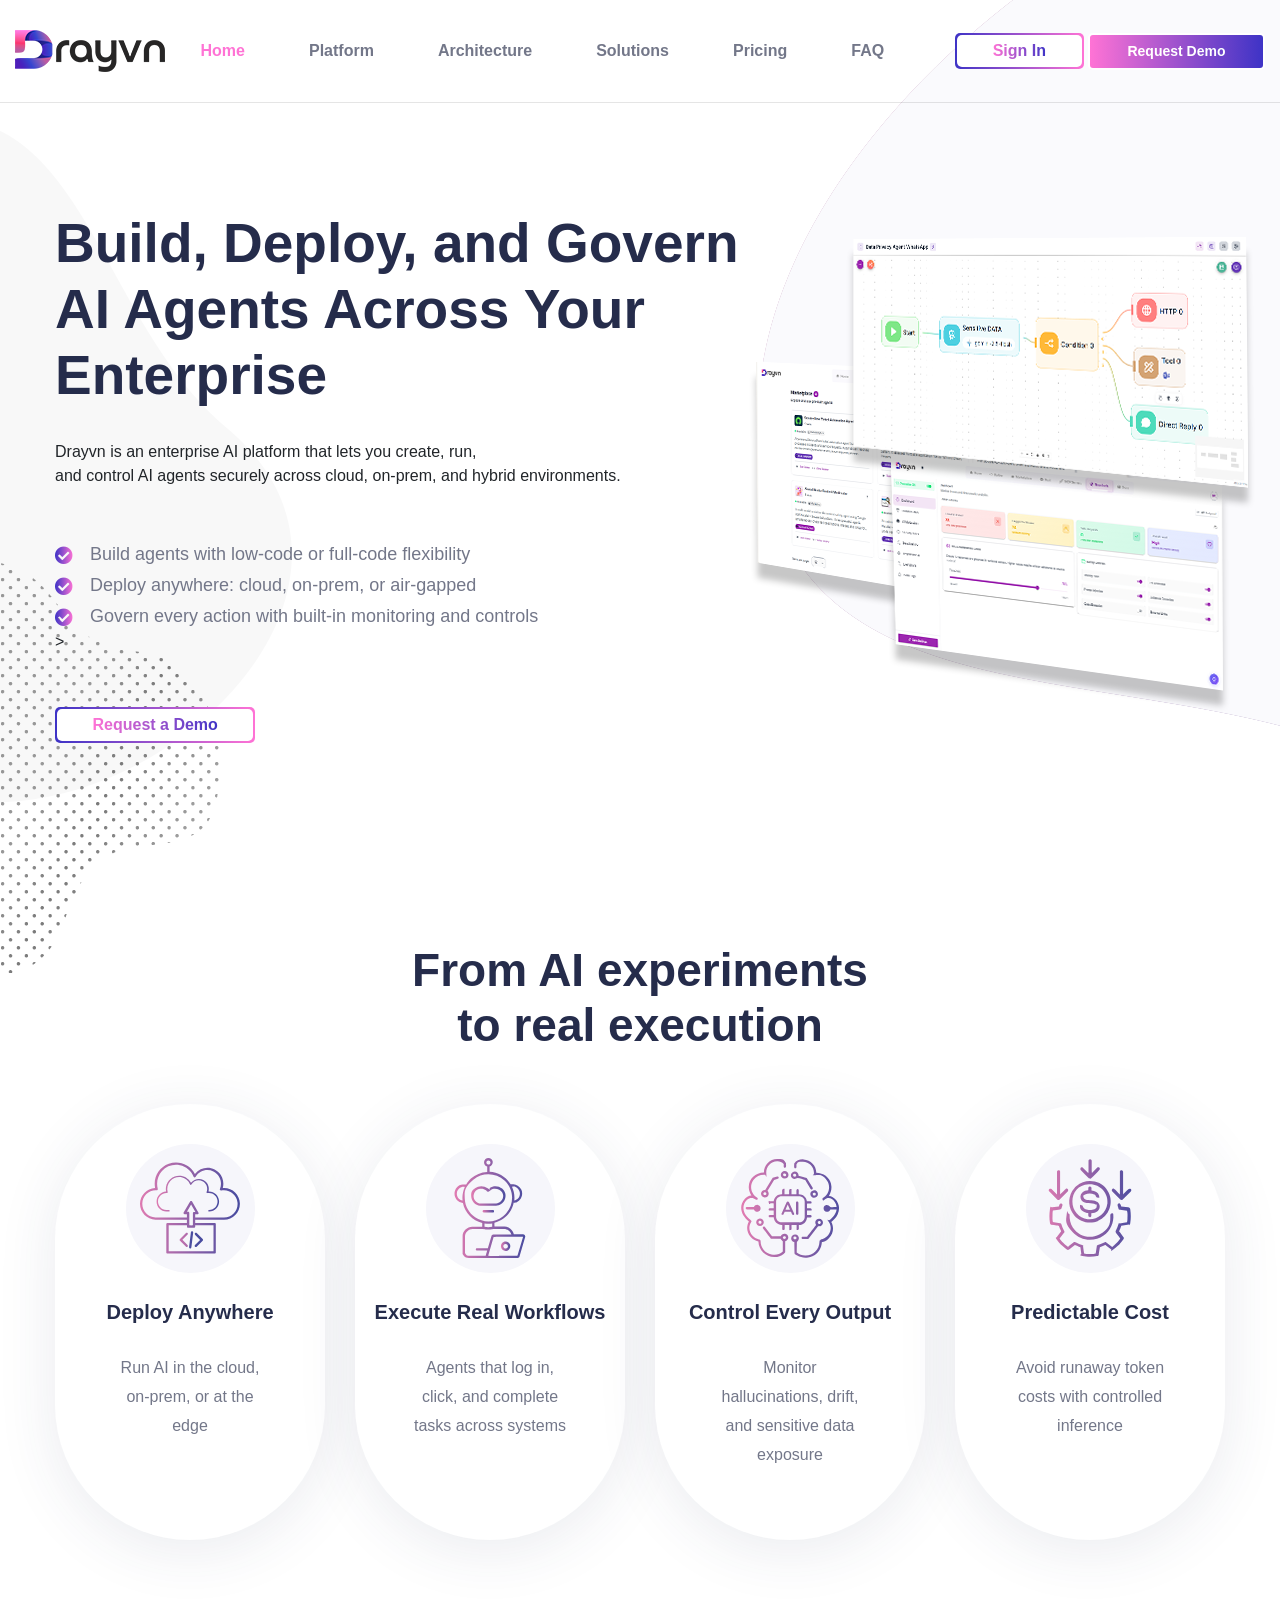
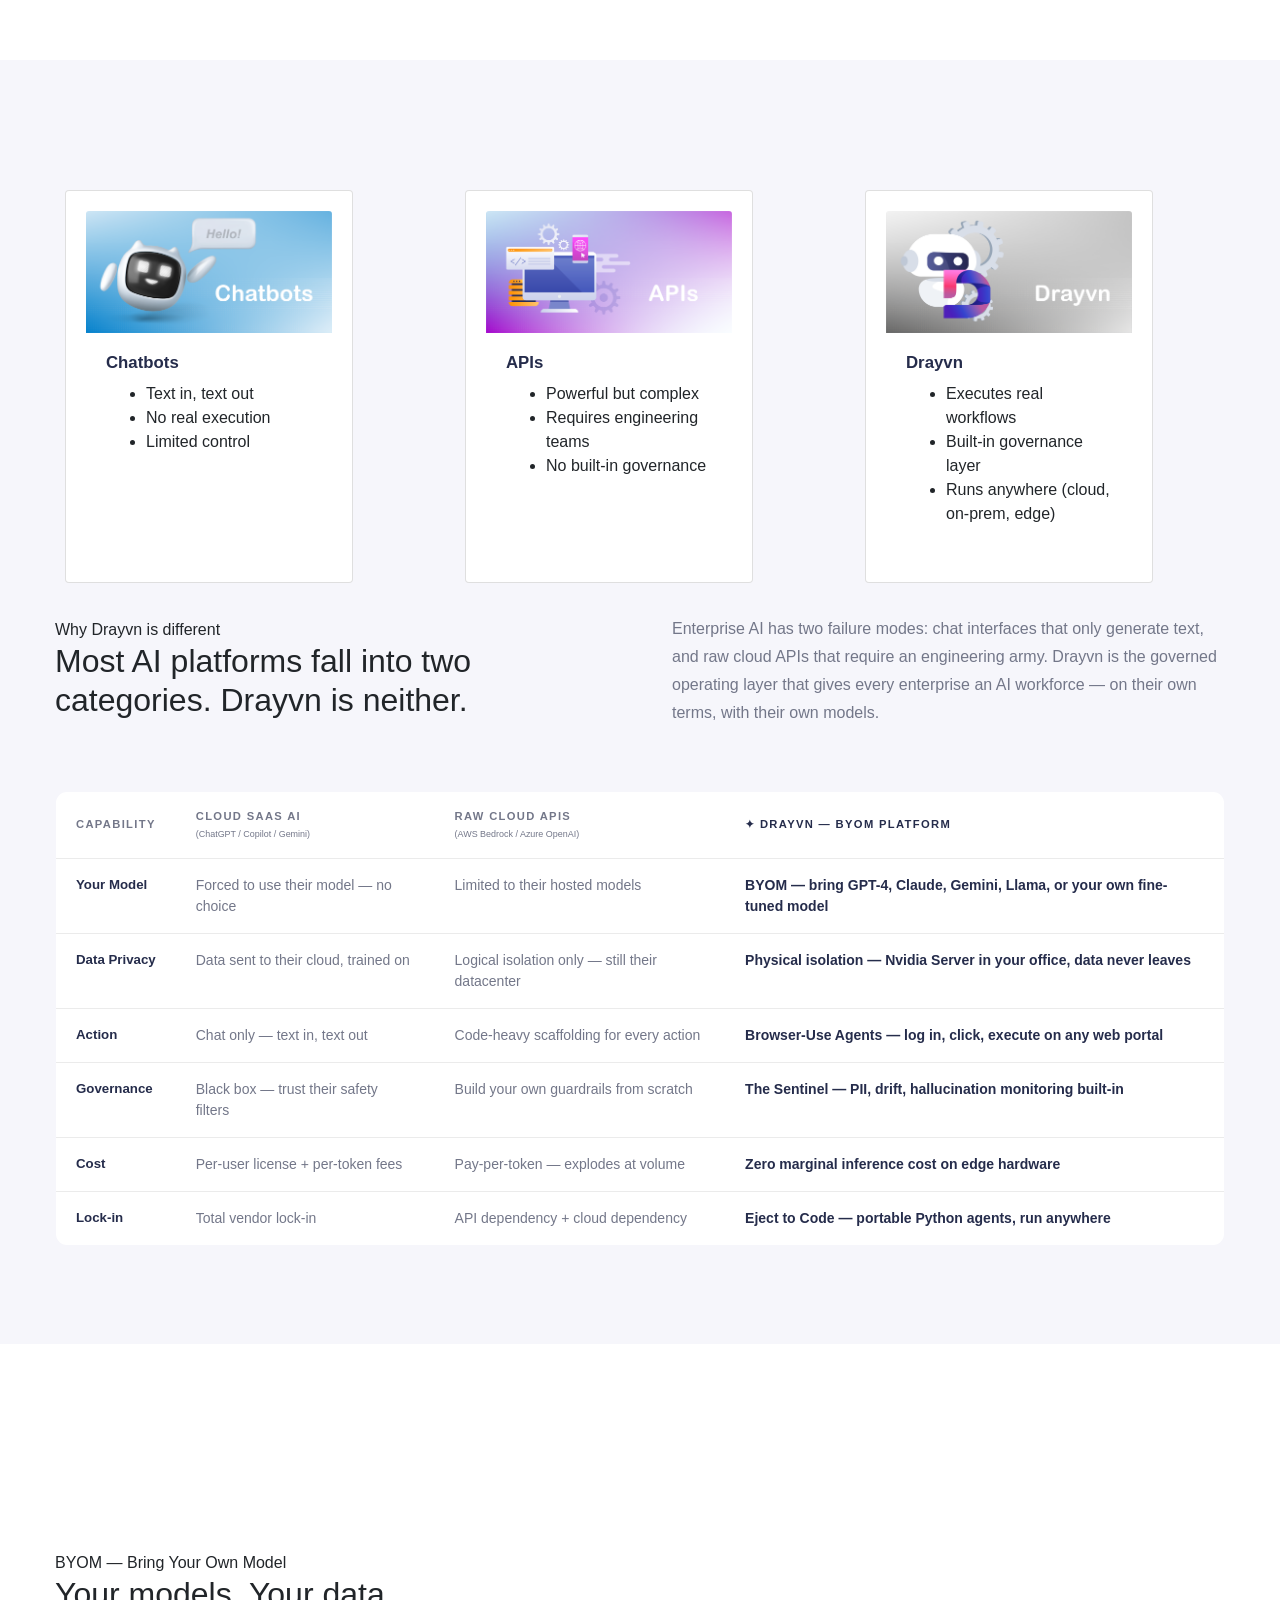
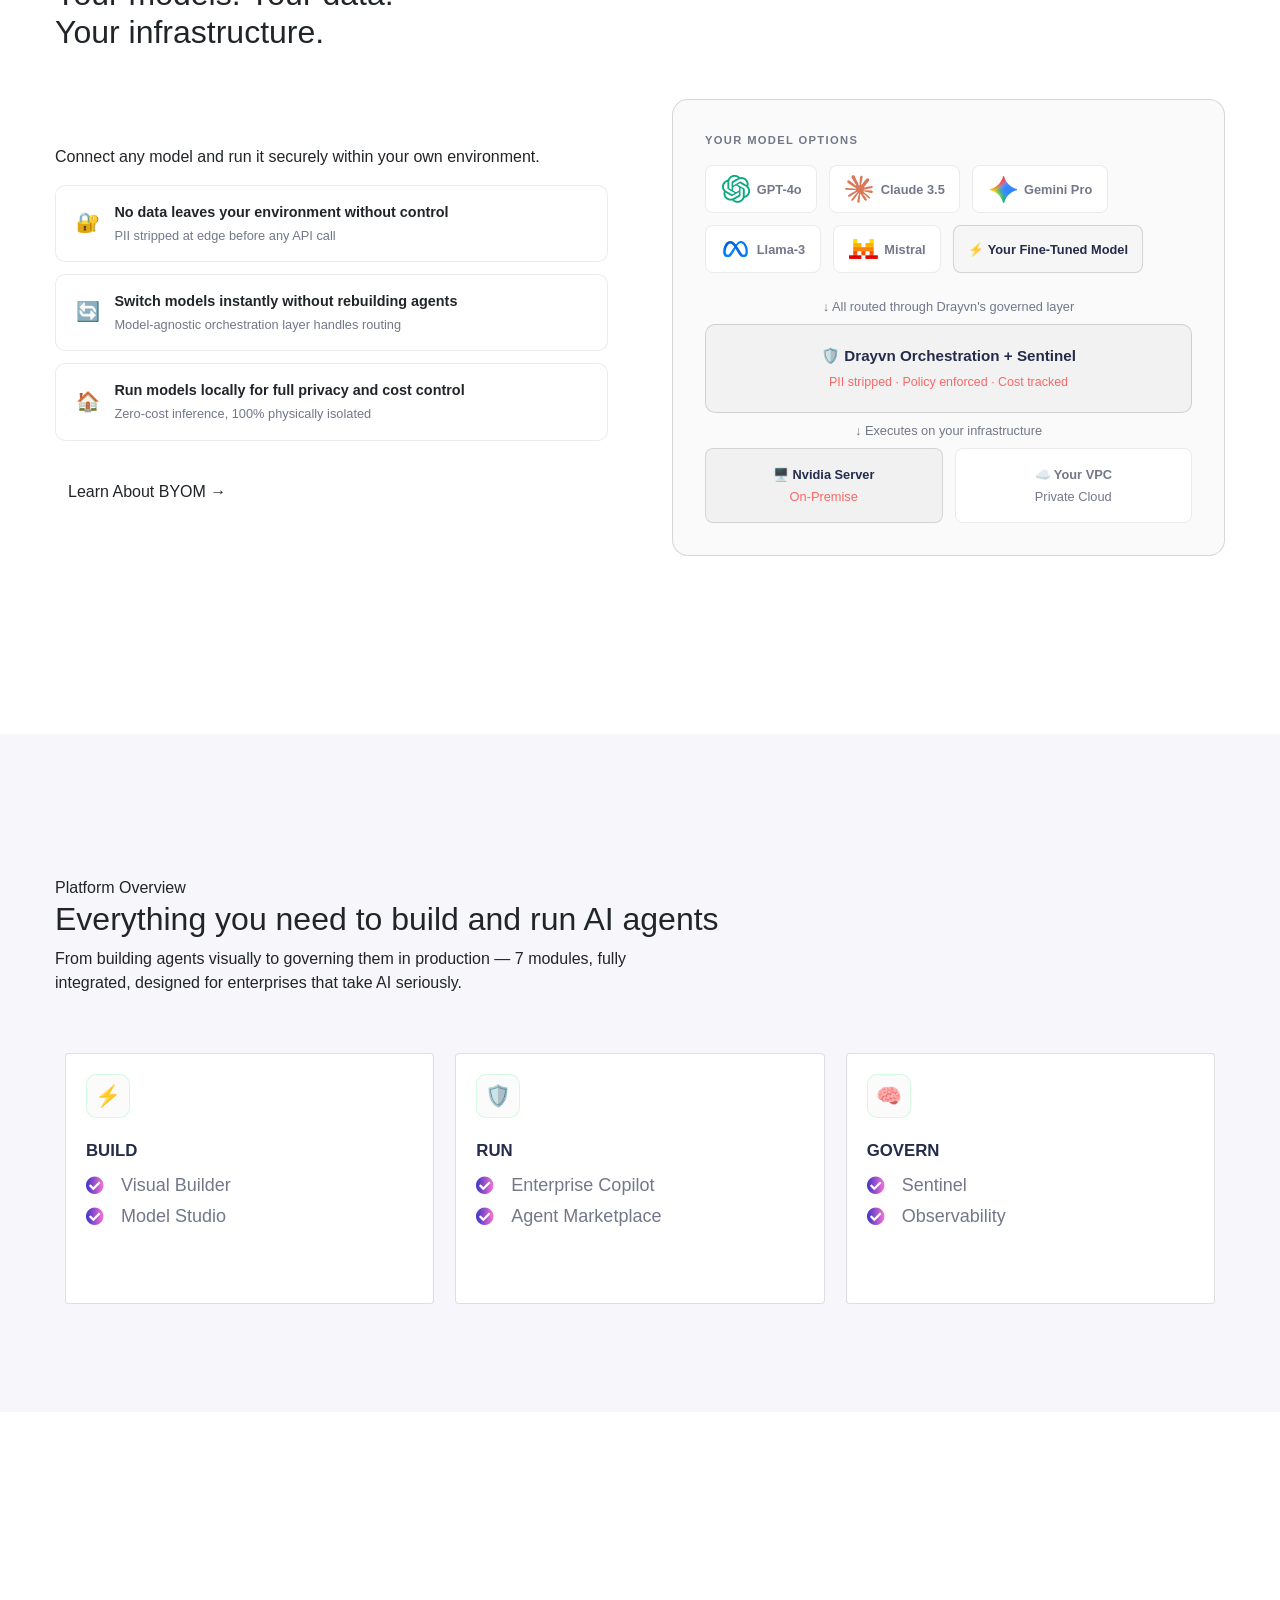
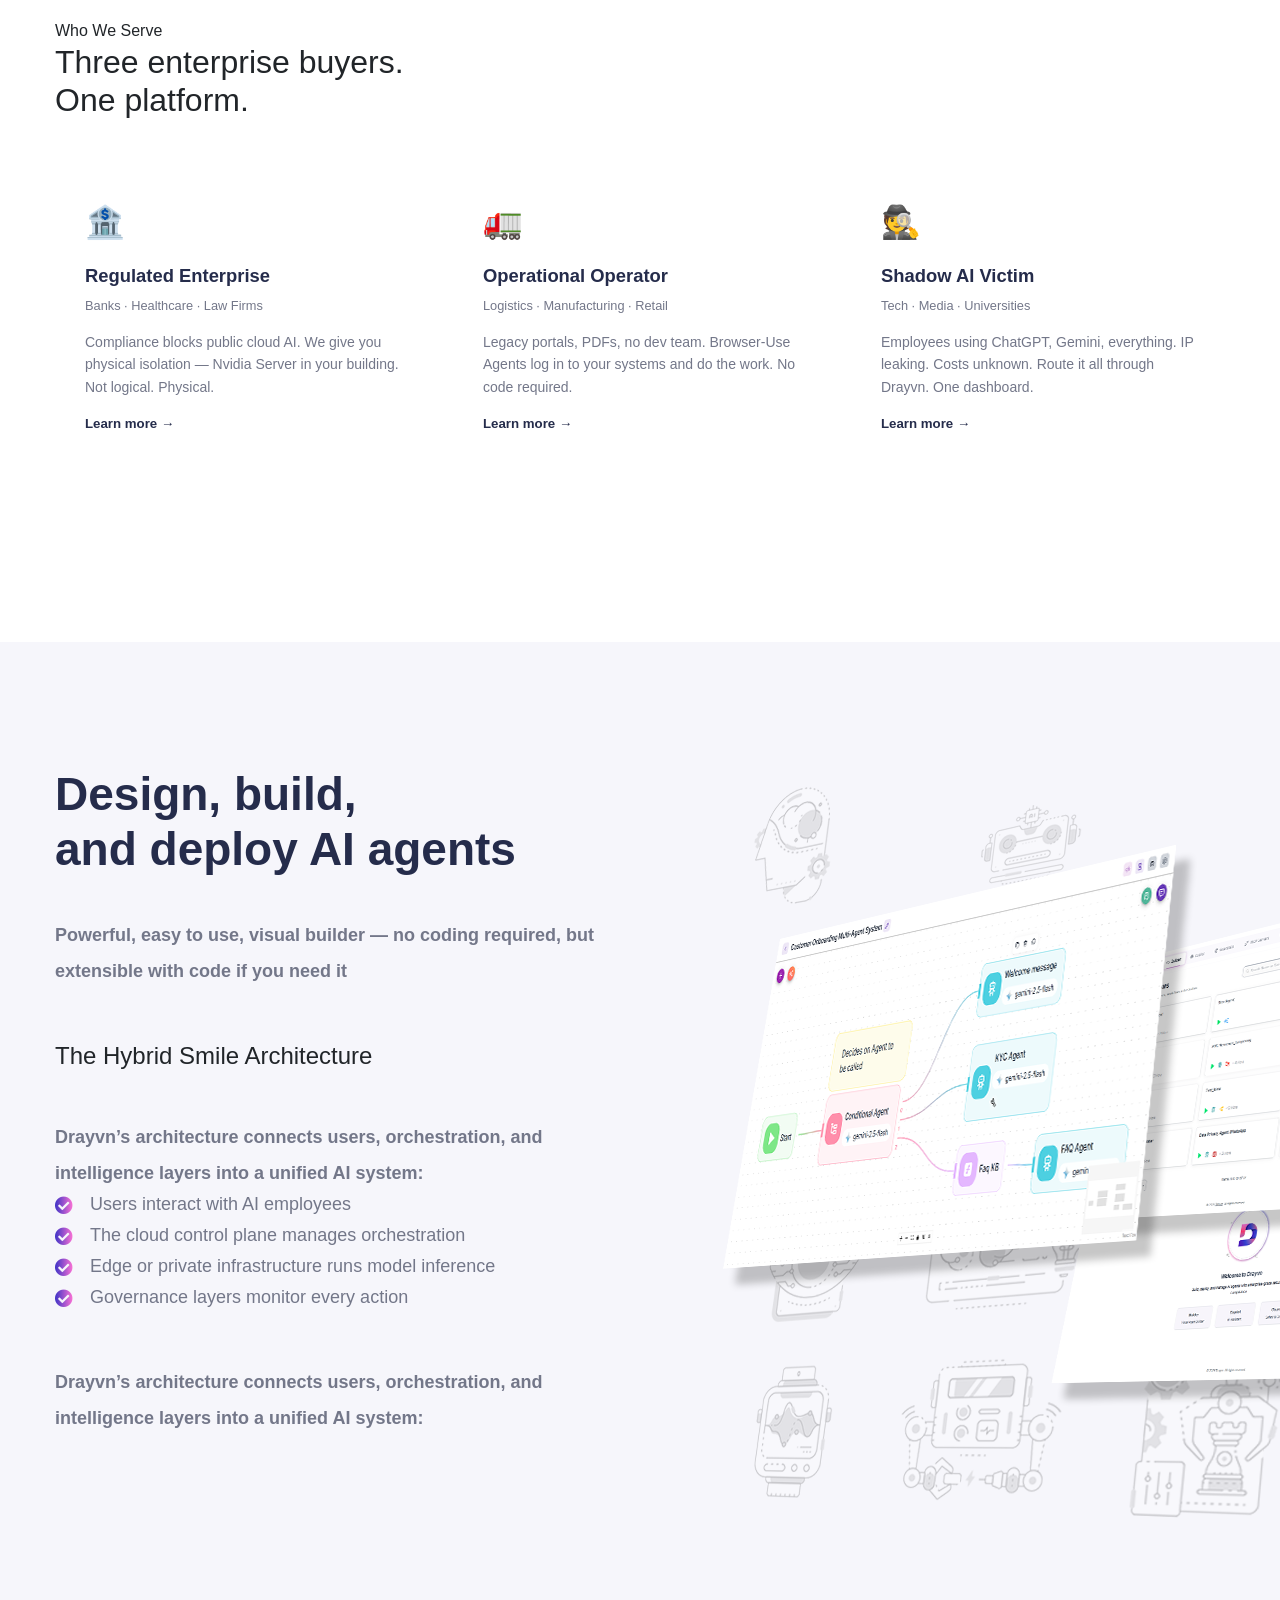
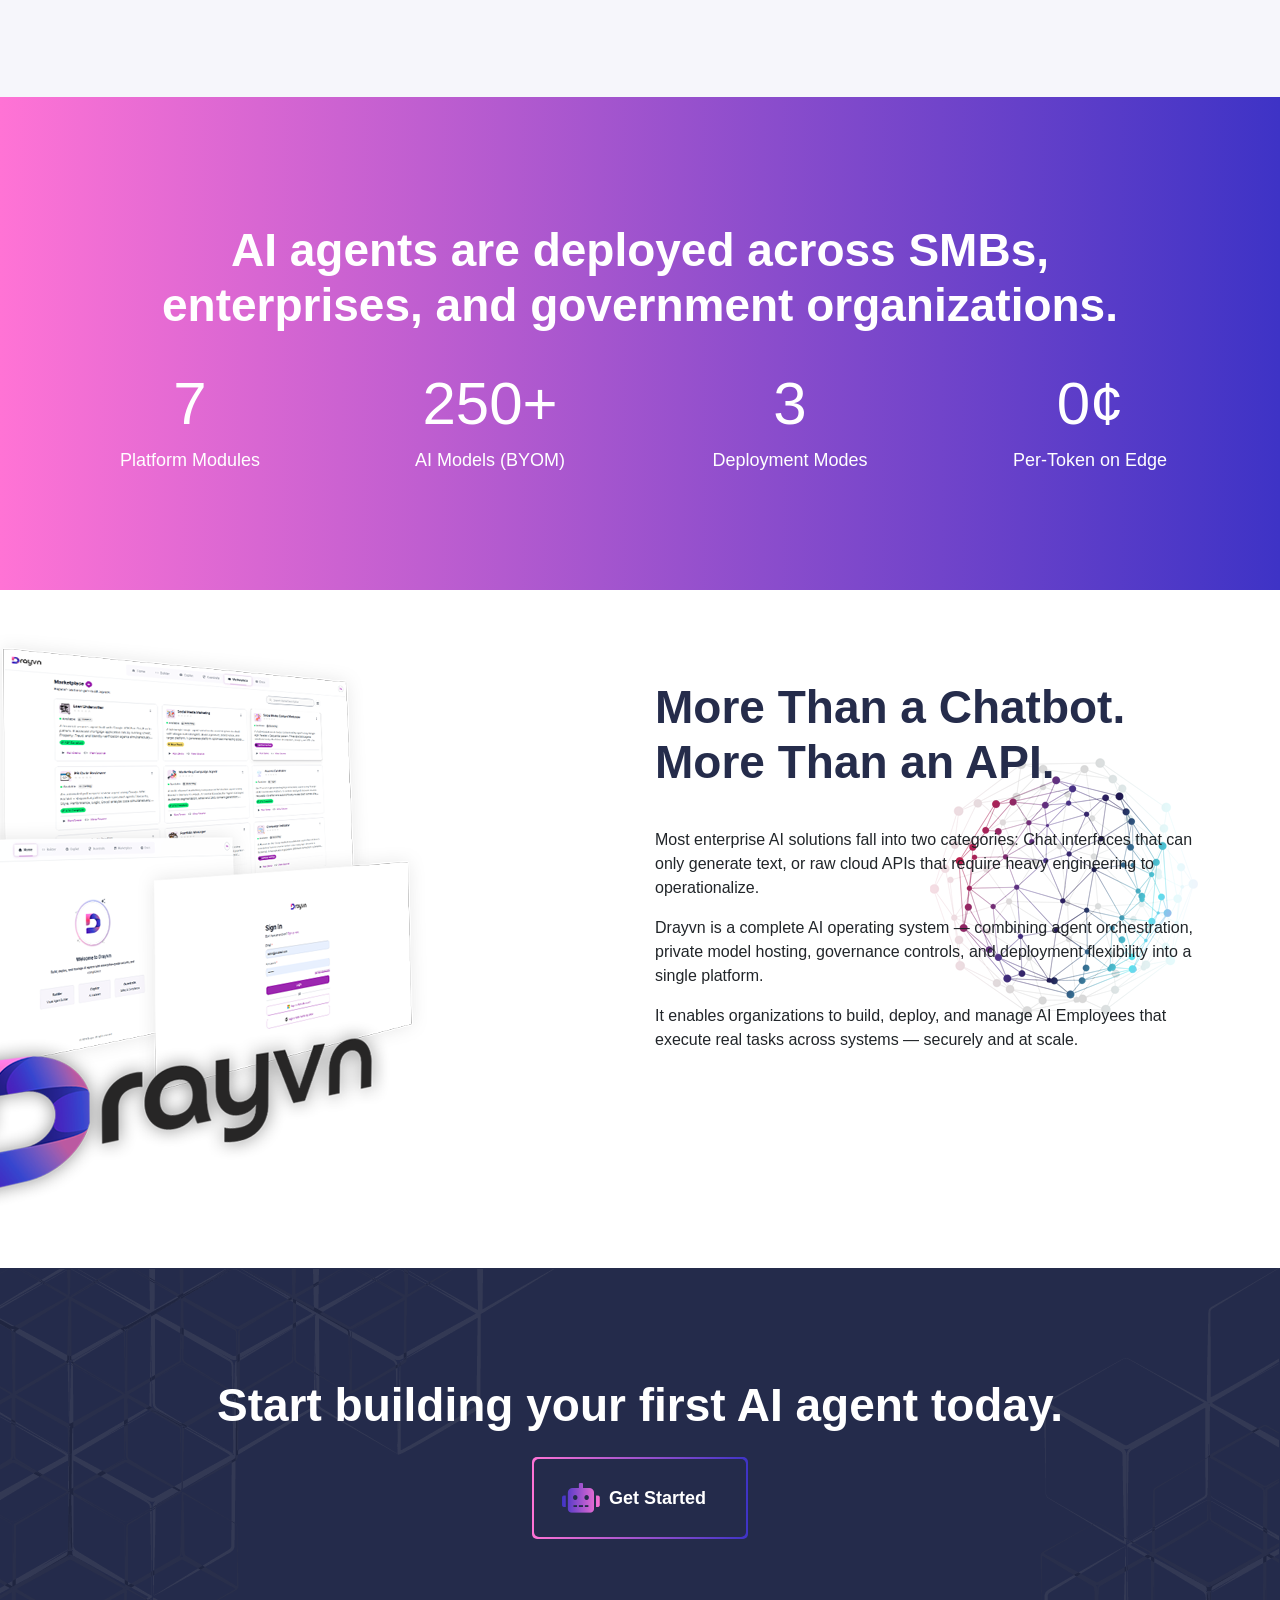
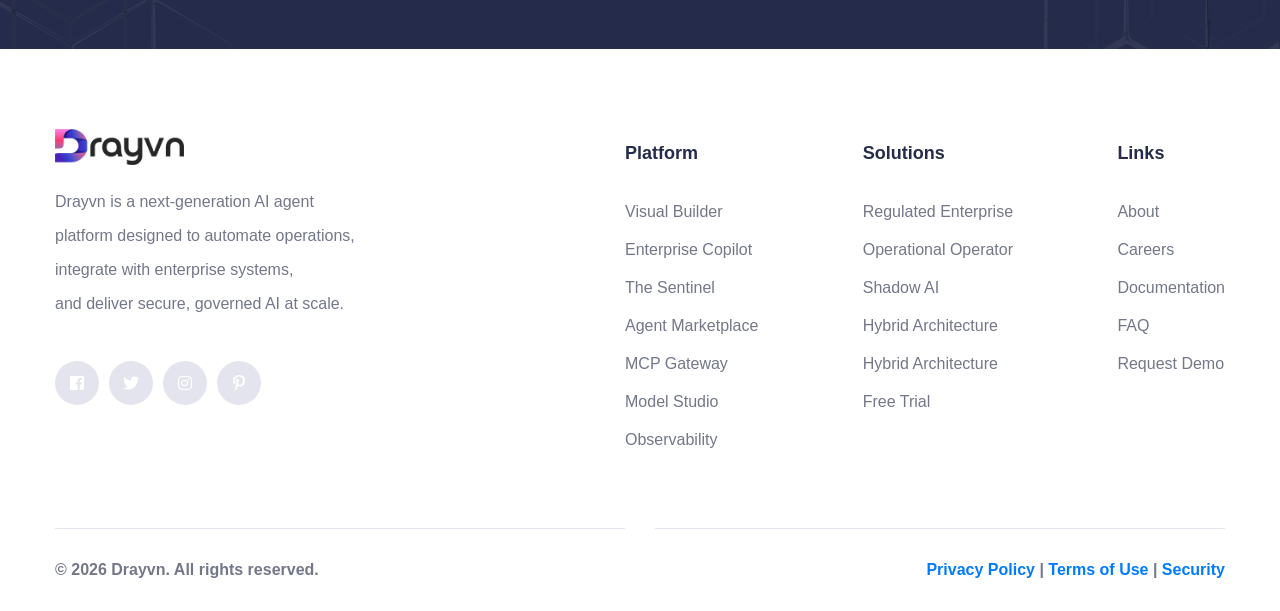
==== commit 66c3f030: "updated" ====
--- a/index.html
+++ b/index.html
@@ -37,45 +37,8 @@
     </div><!-- /.preloader -->
 
     <div class="page-wrapper">
-        <header class="site-header-one stricky site-header-one__fixed-top">
-            <div class="container-fluid">
-                <div class="site-header-one__logo">
-                    <a href="index.html">
-                        <img src="assets/images/Drayvn-logo.png" width="150" alt="">
-                    </a>
-                    <span class="side-menu__toggler"><i class="fa fa-bars"></i></span><!-- /.side-menu__toggler -->
-                </div><!-- /.site-header-one__logo -->
-                <div class="main-nav__main-navigation navmenu" >
-                    <ul class="main-nav__navigation-box">
-						<li>
-                            <a href="index.html">Home</a>
-                        </li>
-                        <li>
-                            <a href="platform.html">Platform</a>
-                        </li>
-						 <li>
-                            <a href="architecture.html">Architecture</a>
-                        </li>
-						 <li>
-                            <a href="solutions.html">Solutions</a>
-                        </li>
-						 <li>
-                            <a href="pricing.html">Pricing</a>
-                        </li>
-						 <li>
-                            <a href="faq.html">FAQ</a>
-                        </li>
-                       
-                    </ul><!-- /.main-nav__navigation-box -->
-                </div><!-- /.main-nav__main-navigation -->
-                <div class="main-nav__right">
-				
-					<a href="#" class="thm-btn contact-one__btn"><span>Sign In</span></a>
-                    <a href="#" class="thm-btn main-nav__btn"><span>Request Demo</span></a>
-                </div><!-- /.main-nav__right -->
-            </div><!-- /.container-fluid -->
-        </header><!-- /.site-header-one -->
-
+        <!-- /.site-header-one -->
+		<div id="header"></div>
         <section class="banner-one">
 
             <img src="assets/images/shapes/banner-shape-1-1.png" class="banner-one__bg-shape-1" alt="">
@@ -86,7 +49,7 @@
                 <!--<a href="https://www.youtube.com/watch?v=Kl5B6MBAntI" class="banner-one__video video-popup"><i
                         class="fa fa-play"></i></a>--><!-- /.banner-one__video -->
                 <div class="banner-one__moc">
-                    <img src="assets/images/resources/banner-robo.png" class="wow fadeInUp"
+                    <img src="assets/images/resources/home-Drayvn-01A.png" class="wow fadeInUp"
                         data-wow-duration="1500ms" alt="">
                 </div><!-- /.banner-one__moc -->
                 <div class="row">
@@ -98,11 +61,27 @@
                                         Trial</span></button> 
 							</form>-->
 							<!-- /.thm-btn banner-one__mc-btn -->
-									   <h3>The Only Hybrid AI<br>
-										Operating System<br>
-										for the Enterprise </h3>
+									   <h3>Build, Deploy, and Govern<br> AI Agents Across Your Enterprise
+									 </h3>
                             <!--<h3>The Hybrid <br>AI Operating System <br>for Enterprises  </h3>-->
-                            <p>Bring Your Own Model. Deploy anywhere cloud, on-prem, or edge. Build governed AI agents that act, not just chat, with complete data privacy and zero vendor lock-in. </p>
+                            <p>Drayvn is an enterprise AI platform that lets you create, run, <br>and control AI
+								agents securely across cloud, on-prem, and hybrid environments.
+							</p>
+							<ul class="list-unstyled cta-one__list">
+                                <li>
+                                    <i class="fa fa-check-circle"></i>
+                                    Build agents with low-code or full-code flexibility
+                                </li>
+                                <li>
+                                    <i class="fa fa-check-circle"></i>
+                                    Deploy anywhere: cloud, on-prem, or air-gapped 
+                                </li>
+                                <li>
+                                    <i class="fa fa-check-circle"></i>
+                                    Govern every action with built-in monitoring and controls
+                                </li>
+									 >
+                            </ul><!-- /.list-unstyled -->
                             <a href="#" class="thm-btn banner-one__btn"><span>Request a Demo</span></a>
                             <!-- /.thm-btn banner-one__btn -->
                         </div><!-- /.banner-one__content -->
@@ -115,7 +94,7 @@
             <div class="container">
                 <div class="block-title text-center">
                     <!--<p>Feature List</p-->
-                    <h3>AI That Works. AI That Acts. <br>AI That Stays Under Your Control.</h3>
+                    <h3>From AI experiments  <br>to real execution</h3>
                 </div><!-- /.block-title text-center -->
                 <div class="row">
                     <div class="col-lg-3 col-md-6 wow fadeInLeft" data-wow-duration="1500ms">
@@ -125,8 +104,8 @@
                                 <div class="service-one__icon">
 									<img src="assets/images/Deploy-cloud.svg" alt=""/>
 								</div><!-- /.service-one__icon -->
-                               <!-- <h3>Easy to Edit</h3>-->
-                                <p>Deploy in the cloud or on local AI hardware<br><br></p>
+                                <h3>Deploy Anywhere</h3>
+                                <p>Run AI in the cloud, on-prem, or at the edge<br><br></p>
 
                             </div><!-- /.service-one__inner -->
                         </div><!-- /.service-one__single -->
@@ -138,8 +117,8 @@
                                 <div class="service-one__icon">
                                     <img src="assets/images/AI-Employees.svg" alt=""/>
                                 </div><!-- /.service-one__icon -->
-                                <!--<h3>Fully Secure</h3>-->
-                                <p>Run autonomous “AI Employees” across legacy systems<br><br></p>
+                                 <h3>Execute Real Workflows</h3>
+                                <p>Agents that log in, click, and complete tasks across systems<br><br></p>
                             </div><!-- /.service-one__inner -->
                         </div><!-- /.service-one__single -->
                     </div><!-- /.col-lg-3 col-md-6 -->
@@ -150,8 +129,8 @@
                                 <div class="service-one__icon">
                                     <img src="assets/images/Monitor-drift.svg" alt=""/>
                                 </div><!-- /.service-one__icon -->
-                                <!--<h3>Manage User</h3>-->
-                                <p>Monitor drift, hallucinations, and PII before exposure<br><br></p>
+                                 <h3>Control Every Output</h3>
+                                <p>Monitor hallucinations, drift, and sensitive data exposure</p>
                             </div><!-- /.service-one__inner -->
                         </div><!-- /.service-one__single -->
                     </div><!-- /.col-lg-3 col-md-6 -->
@@ -162,21 +141,70 @@
                                 <div class="service-one__icon">
                                     <img src="assets/images/Eliminate-runaway.svg" alt=""/>
                                 </div><!-- /.service-one__icon -->
-                                <!--<h3>Free Trial</h3>-->
-                                <p>Eliminate runaway token costs with zero-marginal inference</p>
+                                <h3>Predictable Cost</h3>
+                                <p>Avoid runaway token costs with controlled inference<br><br></p>
                             </div><!-- /.service-one__inner -->
                         </div><!-- /.service-one__single -->
                     </div><!-- /.col-lg-3 col-md-6 -->
                 </div><!-- /.row -->
             </div><!-- /.container -->
         </section><!-- /.service-one -->
-
-     <section  class="advantage-one">
-  <div class="container">
+		     <section  class="advantage-one">
+
+	  <div class="container text-left">
+
+  <div class="row align-items-start">
+    <div class="col">
+      <div class="card" style="width: 18rem;">
+  <img src="assets/images/Chatbots.png" class="card-img-top" alt="...">
+  <div class="card-body">
+    <h5 class="card-title">Chatbots</h5>
+    <ul>
+  <li>Text in, text out</li>
+  <li>No real execution </li>
+  <li>Limited control</li>
+		<br><br>
+		<br>
+	</ul>
+   
+  </div>
+</div>
+    </div>
+    <div class="col">
+      <div class="card" style="width: 18rem;">
+  <img src="assets/images/APIs.png" class="card-img-top" alt="...">
+  <div class="card-body">
+    <h5 class="card-title">APIs</h5>
+    <ul>
+  <li>Powerful but complex</li>
+  <li>Requires engineering teams</li>
+  <li>No built-in governance </li>
+		<br><br>
+
+	</ul>
+  </div>
+</div>
+    </div>
+    <div class="col">
+     <div class="card" style="width: 18rem;">
+  <img src="assets/images/Drayvn.png" class="card-img-top" alt="...">
+  <div class="card-body">
+    <h5 class="card-title">Drayvn</h5>
+    <ul>
+  <li>Executes real workflows</li>
+  <li>Built-in governance layer</li>
+  <li>Runs anywhere (cloud, on-prem, edge)</li>
+	</ul>
+  </div>
+</div>
+    </div>
+  </div>
+</div>
+				 <div class="container">
     <div class="why-two reveal">
       <div>
-        <div class="section-label">The Competitive Advantage</div>
-        <h2>Not a chatbot.<br>Not an API wrapper.<br>An AI OS.</h2>
+        <div class="section-label">Why Drayvn is different</div>
+        <h2>Most AI platforms fall into two categories. Drayvn is neither.</h2>
       </div>
       <div class="why-right">Enterprise AI has two failure modes: chat interfaces that only generate text, and raw cloud APIs that require an engineering army. Drayvn is the governed operating layer that gives every enterprise an AI workforce — on their own terms, with their own models.</div>
     </div>
@@ -185,7 +213,7 @@
         <thead><tr><th>Capability</th><th>Cloud SaaS AI<br><small style="font-weight:400;text-transform:none;letter-spacing:0">(ChatGPT / Copilot / Gemini)</small></th><th>Raw Cloud APIs<br><small style="font-weight:400;text-transform:none;letter-spacing:0">(AWS Bedrock / Azure OpenAI)</small></th><th>✦ Drayvn — BYOM Platform</th></tr></thead>
         <tbody>
           <tr><td>Your Model</td><td>Forced to use their model — no choice</td><td>Limited to their hosted models</td><td>BYOM — bring GPT-4, Claude, Gemini, Llama, or your own fine-tuned model</td></tr>
-          <tr><td>Data Privacy</td><td>Data sent to their cloud, trained on</td><td>Logical isolation only — still their datacenter</td><td>Physical isolation — Dell Pro Max in your office, data never leaves</td></tr>
+          <tr><td>Data Privacy</td><td>Data sent to their cloud, trained on</td><td>Logical isolation only — still their datacenter</td><td>Physical isolation — Nvidia Server in your office, data never leaves</td></tr>
           <tr><td>Action</td><td>Chat only — text in, text out</td><td>Code-heavy scaffolding for every action</td><td>Browser-Use Agents — log in, click, execute on any web portal</td></tr>
           <tr><td>Governance</td><td>Black box — trust their safety filters</td><td>Build your own guardrails from scratch</td><td>The Sentinel — PII, drift, hallucination monitoring built-in</td></tr>
           <tr><td>Cost</td><td>Per-user license + per-token fees</td><td>Pay-per-token — explodes at volume</td><td>Zero marginal inference cost on edge hardware</td></tr>
@@ -194,22 +222,26 @@
       </table>
     </div>
   </div>
-</section>
+	
+			</section>
+			 
+
+     
 		
 		
 		<section class="cta-one">
   <div class="container">
     <div class="reveal">
       <div class="section-label">BYOM — Bring Your Own Model</div>
-      <h2>Your models. Your data.<br>Your infrastructure.</h2>
+      <h2>Your models. Your data.<br> Your infrastructure.</h2>
     </div>
     <div class="byom-grid">
       <div class="reveal d1">
-        <p style="color:var(--muted);font-size:1.05rem;line-height:1.75;margin-bottom:1.75rem">Unlike cloud AI SaaS providers who force you into their model ecosystem, Drayvn is model-agnostic by design. Connect any model — commercial APIs, open-source, or your own fine-tuned private models — through a single governed interface. You own the relationship with every model provider.</p>
+        <p>Connect any model and run it securely within your own environment.</p>
         <div style="display:flex;flex-direction:column;gap:.75rem">
-          <div style="display:flex;align-items:center;gap:.9rem;padding:1rem 1.25rem;background:var(--card);border:1px solid var(--border);border-radius:10px"><span style="font-size:1.2rem">🔐</span><div><div style="font-weight:600;font-size:.9rem;margin-bottom:.15rem">No data sent to model providers without your control</div><div style="font-size:.8rem;color:var(--muted)">PII stripped at edge before any API call</div></div></div>
-          <div style="display:flex;align-items:center;gap:.9rem;padding:1rem 1.25rem;background:var(--card);border:1px solid var(--border);border-radius:10px"><span style="font-size:1.2rem">🔄</span><div><div style="font-weight:600;font-size:.9rem;margin-bottom:.15rem">Switch models without re-engineering your agents</div><div style="font-size:.8rem;color:var(--muted)">Model-agnostic orchestration layer handles routing</div></div></div>
-          <div style="display:flex;align-items:center;gap:.9rem;padding:1rem 1.25rem;background:var(--card);border:1px solid var(--border);border-radius:10px"><span style="font-size:1.2rem">🏠</span><div><div style="font-weight:600;font-size:.9rem;margin-bottom:.15rem">Host your own model on Dell Pro Max (GB10)</div><div style="font-size:.8rem;color:var(--muted)">Zero-cost inference, 100% physically isolated</div></div></div>
+          <div style="display:flex;align-items:center;gap:.9rem;padding:1rem 1.25rem;background:var(--card);border:1px solid var(--border);border-radius:10px"><span style="font-size:1.2rem">🔐</span><div><div style="font-weight:600;font-size:.9rem;margin-bottom:.15rem">No data leaves your environment without control </div><div style="font-size:.8rem;color:var(--muted)">PII stripped at edge before any API call</div></div></div>
+          <div style="display:flex;align-items:center;gap:.9rem;padding:1rem 1.25rem;background:var(--card);border:1px solid var(--border);border-radius:10px"><span style="font-size:1.2rem">🔄</span><div><div style="font-weight:600;font-size:.9rem;margin-bottom:.15rem">Switch models instantly without rebuilding agents</div><div style="font-size:.8rem;color:var(--muted)">Model-agnostic orchestration layer handles routing</div></div></div>
+          <div style="display:flex;align-items:center;gap:.9rem;padding:1rem 1.25rem;background:var(--card);border:1px solid var(--border);border-radius:10px"><span style="font-size:1.2rem">🏠</span><div><div style="font-weight:600;font-size:.9rem;margin-bottom:.15rem">Run models locally for full privacy and cost control</div><div style="font-size:.8rem;color:var(--muted)">Zero-cost inference, 100% physically isolated</div></div></div>
         </div>
         <div style="margin-top:2rem"><a href="architecture.html#byom" class="btn btn-outline">Learn About BYOM →</a></div>
       </div>
@@ -217,18 +249,18 @@
         <div class="byom-vis">
           <div style="font-size:.7rem;font-weight:700;letter-spacing:.12em;text-transform:uppercase;color:var(--muted);margin-bottom:1rem">Your Model Options</div>
           <div class="model-row">
-            <div class="model-badge">GPT-4o</div>
-            <div class="model-badge">Claude 3.5</div>
-            <div class="model-badge">Gemini Pro</div>
-            <div class="model-badge">Llama-3</div>
-            <div class="model-badge">Mistral</div>
+            <div class="model-badge"><img src="assets/images/GPT-4o.png" width="30" height="30" alt=""/>GPT-4o</div>
+            <div class="model-badge"><img src="assets/images/Claude.png" width="30" height="30" alt=""/>Claude 3.5</div>
+            <div class="model-badge"><img src="assets/images/Gemini-Pro.png" width="30" height="30" alt=""/>Gemini Pro</div>
+            <div class="model-badge"><img src="assets/images/Llama-3.png" width="30" height="30" alt=""/>Llama-3</div>
+            <div class="model-badge"><img src="assets/images/Mistral.png" width="30" height="30" alt=""/>Mistral</div>
             <div class="model-badge yours">⚡ Your Fine-Tuned Model</div>
           </div>
           <div class="model-arrow">↓ All routed through Drayvn's governed layer</div>
           <div class="byom-platform-box">🛡️ Drayvn Orchestration + Sentinel<div style="font-family:var(--B);font-size:.78rem;color:rgb(255 45 45 / 70%);font-weight:500;margin-top:.3rem">PII stripped · Policy enforced · Cost tracked</div></div>
           <div class="model-arrow">↓ Executes on your infrastructure</div>
           <div style="display:grid;grid-template-columns:1fr 1fr;gap:.75rem">
-            <div style="background:rgb(109 111 110 / 6%);border:1px solid rgb(97 94 94 / 20%);border-radius:8px;padding:1rem;text-align:center;font-size:.8rem;font-weight:600;color:var(--green)">🖥️ Dell Pro Max<div style="font-weight:400;color:rgb(255 45 45 / 70%);margin-top:.2rem">On-Premise</div></div>
+            <div style="background:rgb(109 111 110 / 6%);border:1px solid rgb(97 94 94 / 20%);border-radius:8px;padding:1rem;text-align:center;font-size:.8rem;font-weight:600;color:var(--green)">🖥️ Nvidia Server<div style="font-weight:400;color:rgb(255 45 45 / 70%);margin-top:.2rem">On-Premise</div></div>
             <div style="background:var(--card);border:1px solid var(--border);border-radius:8px;padding:1rem;text-align:center;font-size:.8rem;font-weight:600;color:var(--muted)">☁️ Your VPC<div style="font-weight:400;margin-top:.2rem">Private Cloud</div></div>
           </div>
         </div>
@@ -243,16 +275,60 @@
   <div class="container">
     <div class="reveal">
       <div class="section-label">Platform Overview</div>
-      <h2>Every tool your enterprise needs.<br>One governed platform.</h2>
+      <h2>Everything you need to build and run AI agents</h2>
       <p class="section-intro" style="max-width:580px">From building agents visually to governing them in production — 7 modules, fully integrated, designed for enterprises that take AI seriously.</p>
     </div>
     <div class="card-grid-3" style="margin-top:3rem" >
-      <div class="card reveal d1"><div class="card-icon">⚡</div><div class="card-title">Visual Builder</div><p class="card-desc">No-code drag-and-drop agent orchestration. Cyclic graphs, Supervisor/Worker patterns. Eject to portable Python anytime.</p></div>
-      <div class="card reveal d2"><div class="card-icon">🛡️</div><div class="card-title">The Sentinel</div><p class="card-desc">Built-in PII redaction, drift detection, hallucination monitoring, and human-in-the-loop gates. Edge-side, before data leaves.</p></div>
-      <div class="card reveal d3"><div class="card-icon">🧠</div><div class="card-title">Model Studio</div><p class="card-desc">Upload docs, connect data sources, build a custom fine-tuned model or RAG — running privately on your Dell Pro Max.</p></div>
-      <div class="card reveal d1"><div class="card-icon y">💬</div><div class="card-title">Enterprise Copilot</div><p class="card-desc">Secure, grounded chat interface backed by your documents and models. Full audit trail, persona-aware, cost-tracked.</p></div>
+      <div class="card reveal d1">
+		  <div class="card-icon">⚡</div>
+		  <div class="card-title"> BUILD</div>
+		 					 <ul class="list-unstyled cta-one__list">
+                                <li>
+                                    <i class="fa fa-check-circle"></i>
+                                    Visual Builder
+                                </li>
+                                <li>
+                                    <i class="fa fa-check-circle"></i>
+                                   Model Studio 
+                                </li>
+                            </ul><!-- /.list-unstyled -->
+		</div>
+      <div class="card reveal d2"><div class="card-icon">🛡️</div><div class="card-title">RUN</div>
+		  
+		  		 					 <ul class="list-unstyled cta-one__list">
+                                <li>
+                                    <i class="fa fa-check-circle"></i>
+                                    Enterprise Copilot
+                                </li>
+                                <li>
+                                    <i class="fa fa-check-circle"></i>
+                                   Agent Marketplace
+                                </li>
+                            </ul><!-- /.list-unstyled -->
+		
+		</div>
+		
+      <div class="card reveal d3"><div class="card-icon">🧠</div><div class="card-title">GOVERN</div>
+		  
+		   <ul class="list-unstyled cta-one__list">
+                                <li>
+                                    <i class="fa fa-check-circle"></i>
+                                    Sentinel
+
+                                </li>
+                                <li>
+                                    <i class="fa fa-check-circle"></i>
+                                   Observability
+
+                                </li>
+                            </ul><!-- /.list-unstyled -->
+		</div>
+		
+<!--      <div class="card reveal d1"><div class="card-icon y">💬</div><div class="card-title">Enterprise Copilot</div><p class="card-desc">Secure, grounded chat interface backed by your documents and models. Full audit trail, persona-aware, cost-tracked.</p></div>
+		
       <div class="card reveal d2"><div class="card-icon">🏪</div><div class="card-title">Agent Marketplace</div><p class="card-desc">Private catalog of pre-built AI Employees. HR Helper, IT Bot, Logistics Agent. Full Docker containers, one-click deploy.</p></div>
-      <div class="card reveal d3"><div class="card-icon">📊</div><div class="card-title">Observability</div><p class="card-desc">Langfuse-powered tracing. Token cost by department. Drift dashboards. The CFO and CIO view of your AI workforce.</p></div>
+		
+      <div class="card reveal d3"><div class="card-icon">📊</div><div class="card-title">Observability</div><p class="card-desc">Langfuse-powered tracing. Token cost by department. Drift dashboards. The CFO and CIO view of your AI workforce.</p></div>-->
     </div>
    </div>
 </section>
@@ -268,7 +344,7 @@
         <span style="font-size:2rem;display:block;margin-bottom:1rem">🏦</span>
         <div style="font-family:var(--D);font-size:1.15rem;font-weight:800;color:var(--green);margin-bottom:.4rem">Regulated Enterprise</div>
         <div style="font-size:.8rem;color:var(--muted);margin-bottom:1rem">Banks · Healthcare · Law Firms</div>
-        <p style="font-size:.875rem;color:var(--muted);line-height:1.6">Compliance blocks public cloud AI. We give you physical isolation — Dell Pro Max in your building. Not logical. Physical.</p>
+        <p style="font-size:.875rem;color:var(--muted);line-height:1.6">Compliance blocks public cloud AI. We give you physical isolation — Nvidia Server in your building. Not logical. Physical.</p>
         <div style="margin-top:1rem;color:var(--green);font-size:.83rem;font-weight:600">Learn more →</div>
       </a>
       <a href="solutions.html#operator" style="text-decoration:none" class="bcard reveal d2">
@@ -288,267 +364,7 @@
     </div>
   </div>
 </section>
-
-<section class="advantage-one">
-  <div class="container">
-    <div class="reveal">
-      <div class="section-label">Product Roadmap</div>
-      <h2>What's live, what's next,<br>and what's coming.</h2>
-    </div>
-    <div class="rm-phases">
-      <div class="reveal d1">
-        <div class="phase-bar"><span class="phase-dot live"></span><span class="phase-label live">New Capability — Available Now</span></div>
-        <div class="rm-grid-1">
-          <div class="rm-card c-live">
-            <div style="display:flex;align-items:center;gap:1rem;margin-bottom:1.25rem">
-              <span style="font-size:2.5rem">🧠</span>
-              <div>
-                <div class="tag-green tag" style="margin-bottom:.4rem">Now Available</div>
-                <div class="rc-title" style="font-size:1.2rem">Model Studio — Private LLM Hosting &amp; Custom Model Builder</div>
-                <div class="rc-desc" style="margin-top:.3rem">Powered by Dell Pro Max (GB10). Build custom RAG or fine-tuned models from your documents — all on-premise.</div>
-              </div>
-            </div>
-            <div class="ms-2col">
-              <div><div class="ms-col-lbl">Private LLM Hosting</div><ul class="rc-bul"><li>Host Llama-3, Mistral, Phi on Dell Pro Max</li><li>Zero per-token cost, 24/7 inference</li><li>Physical isolation — no third-party datacenter</li><li>API-compatible — plug into any agent</li></ul></div>
-              <div><div class="ms-col-lbl">Custom Model Builder</div><ul class="rc-bul"><li>Upload PDFs, docs, spreadsheets, web links</li><li>Connect databases, SharePoint, Google Drive, APIs</li><li>Auto-generate synthetic training Q&amp;A pairs</li><li>Fine-tune overnight on local hardware</li></ul></div>
-            </div>
-            <div class="ms-feats"><span class="ms-feat">✓ Generic Chat → Expert Consultant in hours</span><span class="ms-dot">·</span><span class="ms-feat">✓ Unlimited fine-tuning on your silicon</span><span class="ms-dot">·</span><span class="ms-feat">✓ No cloud vendor sees your training data</span></div>
-          </div>
-        </div>
-      </div>
-      <div class="reveal d2">
-        <div class="phase-bar"><span class="phase-dot next"></span><span class="phase-label next">Phase 2 — Next Quarter: Intelligence &amp; Scale</span></div>
-        <div class="rm-grid-3">
-          <div class="rm-card c-next"><span class="rc-ico">🤖</span><div class="tag-yellow tag">Next Quarter</div><div class="rc-title">Browser-Use Agents</div><div class="rc-desc">Give AI "Eyes and Hands." Launch secure browsers, log into legacy portals, click buttons — no API needed.</div></div>
-          <div class="rm-card c-next"><span class="rc-ico">⚙️</span><div class="tag-yellow tag">Next Quarter</div><div class="rc-title">Auto-Tuner Studio</div><div class="rc-desc">Upload raw data → Drayvn generates training pairs → fine-tunes a custom LLM on Dell Pro Max overnight.</div></div>
-          <div class="rm-card c-next"><span class="rc-ico">💰</span><div class="tag-yellow tag">Next Quarter</div><div class="rc-title">Cost Chargeback</div><div class="rc-desc">Tag every token to HR, IT, Sales, Legal. The CFO dashboard for enterprise AI. Budget caps and alerts.</div></div>
-        </div>
-      </div>
-      <div class="reveal d3">
-        <div class="phase-bar"><span class="phase-dot fut"></span><span class="phase-label fut">Phase 3 — Future: Autonomous Operations</span></div>
-        <div class="rm-grid-3">
-          <div class="rm-card"><span class="rc-ico">🔀</span><div class="tag-muted tag">Phase 3</div><div class="rc-title">Agent CI/CD</div><div class="rc-desc">Treat agents like software. Git integration, version control, automated rollback on hallucination.</div></div>
-          <div class="rm-card"><span class="rc-ico">🎤</span><div class="tag-muted tag">Phase 3</div><div class="rc-title">Voice Gateway</div><div class="rc-desc">Real-time low-latency voice interface for customer support agents. Sub-200ms response.</div></div>
-          <div class="rm-card"><span class="rc-ico">👍</span><div class="tag-muted tag">Phase 3</div><div class="rc-title">RLHF Studio</div><div class="rc-desc">Expert feedback loops. Continuous model improvement from human ratings on local hardware.</div></div>
-        </div>
-      </div>
-    </div>
-  </div>
-</section>
-		
-        <section class="cta-one">
-            <img src="assets/images/shapes/cta-1-shape-1.png" class="cta-one__bg-shape-1" alt="">
-            <img src="assets/images/shapes/cta-1-shape-2.png" class="cta-one__bg-shape-2" alt="">
-            <div class="container">
-                <div class="cta-one__moc wow fadeInLeft" data-wow-duration="1500ms">
-                    <img src="assets/images/resources/cta-1-moc-1.png" class="cta-one__moc-img" alt="">
-                </div><!-- /.cta-one__moc -->
-                <div class="row justify-content-end">
-                    <div class="col-lg-6">
-                        <div class="cta-one__content ">
-                            <div class="block-title text-left">
-                                <!--<p>Best Application</p>-->
-                                <h3>More Than a Chatbot. More Than an API.</h3>
-                            </div><!-- /.block-title text-center -->
-                            <div class="">
-                                <p>Most enterprise AI solutions fall into two categories: Chat interfaces that can only generate text, or raw cloud APIs that require heavy engineering to operationalize.</p>
-								
-								
-								<p>Drayvn is a complete AI operating system — combining agent orchestration, private model hosting, governance controls, and deployment flexibility into a single platform.</p>
-								<p>It enables organizations to build, deploy, and manage AI Employees that execute real tasks across systems — securely and at scale. </p>
-
-                            </div><!-- /.cta-one__text -->
-                          
-                            <!-- /.thm-btn cta-one__btn -->
-                        </div><!-- /.cta-one__content -->
-                    </div><!-- /.col-lg-6 -->
-                </div><!-- /.row -->
-            </div><!-- /.container -->
-        </section><!-- /.cta-one -->
-
-        <section class="funfact-one">
-            <div class="container">
-				    <div class="block-title text-center">
-                    <!--<p>Feature List</p-->
-                    <h3 style="color: #fff;">AI agents are deployed across SMBs, <br>enterprises, and government organizations.</h3>
-                </div><!-- /.block-title text-center -->
-                <div class="row">
-                    <div class="col-lg-3 col-md-6">
-                        <div class="funfact-one__single">
-                          <h3 class="">7</h3>
-                            <p>Platform Modules</p>
-                        </div><!-- /.funfact-one__single -->
-                    </div><!-- /.col-lg-3 col-md-6 -->
-                    <div class="col-lg-3 col-md-6">
-                        <div class="funfact-one__single">
-                            <h3 class="">250+</h3>
-                            <p>AI Models (BYOM)</p>
-                        </div><!-- /.funfact-one__single -->
-                    </div><!-- /.col-lg-3 col-md-6 -->
-                    <div class="col-lg-3 col-md-6">
-                        <div class="funfact-one__single">
-                            <h3 class="">3</h3>
-                            <p>Deployment Modes</p>
-                        </div><!-- /.funfact-one__single -->
-                    </div><!-- /.col-lg-3 col-md-6 -->
-                    <div class="col-lg-3 col-md-6">
-                        <div class="funfact-one__single">
-                            <h3 class="">0¢</h3>
-                            <p>Per-Token on Edge</p>
-                        </div><!-- /.funfact-one__single -->
-                    </div><!-- /.col-lg-3 col-md-6 -->
-                </div><!-- /.row -->
-            </div><!-- /.container -->
-        </section><!-- /.funfact-one -->
-		<section class="blog-one">
-            <div class="container">
-                <div class="block-title text-center">
-                    
-                    <h3>Action Capability</h3>
-					
-                </div><!-- /.block-title text-center -->
-                <div class="row">
-                    <div class="col-lg-6 ">
-                        <div class="blog-one__single four-pillars">
-                            <div class="blog-one__image">
-                                <img src="assets/images/Action-Capability.jpg" alt="">
-                            </div><!-- /.blog-one__image -->
-                            <div class="blog-one__content">
-                                <div class="blog-one__circle"></div><!-- /.blog-one__circle -->
-                                <div class="blog-one__content-inner">
-                                  
-                                  
-									<div class="four-pillars">
-									<p>Drayvn agents don’t just generate responses — they act.</p>
-					 <ul class="four-pillars">
-                                <li>
-                                    
-                                    Log into legacy web portals
-                                </li>
-                                <li>
-                                   Click buttons and submit forms
-                                </li>
-                                <li>
-                                    Execute workflows
-                                </li>
-						 		<li>
-                                    Interact with enterprise systems
-                                </li>
-                            </ul>
-					<p>These are browser-use agents with “hands,” not static chatbots.</p> 
-                                </div>
-									
-						</div>			<!-- /.blog-one__content-inner -->
-                            </div><!-- /.blog-one__content -->
-                        </div><!-- /.blog-one__single -->
-                    </div><!-- /.col-lg-4  -->
-                    <div class="col-lg-6 ">
-                       <div class="blog-one__single four-pillars">
-                            <div class="blog-one__image">
-                                <img src="assets/images/Hybrid-Deployment.jpg" alt="">
-                            </div><!-- /.blog-one__image -->
-                            <div class="blog-one__content">
-                                <div class="blog-one__circle"></div><!-- /.blog-one__circle -->
-                                <div class="blog-one__content-inner">
-                                  
-                                  
-									<div class="four-pillars">
-									<p>Deploy how your compliance requires.</p>
-					 <ul class="">
-                                <li>
-                                   Cloud control plane
-                                </li>
-                                <li>
-                                   On-prem inference
-                                </li>
-                                <li>
-                                    Edge AI servers (NVIDIA hardware)
-                                </li>
-						 		 <li>
-						 			Fully hybrid configurations
-								</li>
-                            </ul>
-										<br>
-					<p>Sensitive data can remain physically inside your building. </p> 
-                                </div>
-									
-						</div>			<!-- /.blog-one__content-inner -->
-                            </div><!-- /.blog-one__content -->
-                        </div><!-- /.blog-one__single -->
-                    </div><!-- /.col-lg-4  -->
-                    <div class="col-lg-6 ">
-                        <div class="blog-one__single four-pillars">
-                            <div class="blog-one__image">
-                                <img src="assets/images/Built-In-Governance.jpg" alt="">
-                            </div><!-- /.blog-one__image -->
-                            <div class="blog-one__content">
-                                <div class="blog-one__circle"></div><!-- /.blog-one__circle -->
-                                <div class="blog-one__content-inner">
-                                  
-                                    
-									<div class="four-pillars">
-									<p>Enterprise AI requires oversight.
-										<br>Drayvn includes The Sentinel — a security and monitoring layer that:</p>
-					 <ul class="">
-                                <li>
-                                    Detects drift
-                                </li>
-                                <li>
-                                    Flags hallucinations
-                                </li>
-                                <li>
-                                    Blocks PII before exposure
-                                </li>
-						 		<li>
-                                    Monitors prompt + retrieval + tool execution
-                                </li>
-                            </ul>
-					<p>This is lifecycle AI governance — not just content filtering. </p> 
-                                </div>
-									
-						</div>			<!-- /.blog-one__content-inner -->
-                            </div><!-- /.blog-one__content -->
-                        </div><!-- /.blog-one__single -->
-                    </div><!-- /.col-lg-4  -->
-					<div class="col-lg-6 ">
-                        <div class="blog-one__single four-pillars">
-                            <div class="blog-one__image">
-                                <img src="assets/images/Zero-Cost-Inference-Model.jpg" alt="">
-                            </div><!-- /.blog-one__image -->
-                            <div class="blog-one__content">
-                                <div class="blog-one__circle"></div><!-- /.blog-one__circle -->
-                                <div class="blog-one__content-inner">
-                                  
-                                   
-									<div class="four-pillars">
-									<p>Cloud AI scales unpredictably in cost.
-										<br><br>Drayvn allows you to:
-</p>
-					 <ul class="">
-                                <li>
-                                    Run models on fixed-cost local hardware
-                                </li>
-                                <li>
-                                    Eliminate per-token volatility
-                                </li>
-                                <li>
-                                    Fine-tune privately and iterate rapidly
-                                </li>
-						 	     </ul>
-										<br><br>
-					<p>One-time hardware investment. Unlimited inference.  </p> 
-                                </div>
-									
-						</div>			<!-- /.blog-one__content-inner -->
-                            </div><!-- /.blog-one__content -->
-                        </div><!-- /.blog-one__single -->
-                    </div><!-- /.col-lg-4  -->
-                </div><!-- /.row -->
-            </div><!-- /.container -->
-        </section><!-- /.blog-one -->
-  		
-  
-		<section class="cta-two">
+<section class="cta-two">
             <div class="container">
                 <div class="row">
                     <div class="col-lg-6">
@@ -604,150 +420,93 @@
             </div><!-- /.container -->
         </section>
 
-
-        <section class="cta-three">
-            <img src="assets/images/shapes/cta-three-bg-1-1.png" class="cta-three__bg-1" alt="">
-            <img src="assets/images/shapes/cta-three-bg-1-2.png" class="cta-three__bg-2" alt="">
-            <div class="container text-center">
-                <h3>Start building your first AI agent today.</h3>
-                
-                <div class="cta-three__btn-wrap">
-                    <a href="#" class="cta-three__btn">
-                        <i class="fa fa-robot"></i>
-                        
-                        <b>Get Started</b>
-                    </a>
-                </div><!-- /.cta-three__btn-wrap -->
+		
+        <!-- /.cta-one -->
+
+        <section class="funfact-one">
+            <div class="container">
+				    <div class="block-title text-center">
+                    <!--<p>Feature List</p-->
+                    <h3 style="color: #fff;">AI agents are deployed across SMBs, <br>enterprises, and government organizations.</h3>
+                </div><!-- /.block-title text-center -->
+                <div class="row">
+                    <div class="col-lg-3 col-md-6">
+                        <div class="funfact-one__single">
+                          <h3 class="">7</h3>
+                            <p>Platform Modules</p>
+                        </div><!-- /.funfact-one__single -->
+                    </div><!-- /.col-lg-3 col-md-6 -->
+                    <div class="col-lg-3 col-md-6">
+                        <div class="funfact-one__single">
+                            <h3 class="">250+</h3>
+                            <p>AI Models (BYOM)</p>
+                        </div><!-- /.funfact-one__single -->
+                    </div><!-- /.col-lg-3 col-md-6 -->
+                    <div class="col-lg-3 col-md-6">
+                        <div class="funfact-one__single">
+                            <h3 class="">3</h3>
+                            <p>Deployment Modes</p>
+                        </div><!-- /.funfact-one__single -->
+                    </div><!-- /.col-lg-3 col-md-6 -->
+                    <div class="col-lg-3 col-md-6">
+                        <div class="funfact-one__single">
+                            <h3 class="">0¢</h3>
+                            <p>Per-Token on Edge</p>
+                        </div><!-- /.funfact-one__single -->
+                    </div><!-- /.col-lg-3 col-md-6 -->
+                </div><!-- /.row -->
             </div><!-- /.container -->
-        </section><!-- /.cta-three -->
-
-
-
-
-
-        <footer class="site-footer">
-            <div class="site-footer__upper">
-                <div class="container">
-                    <div class="row">
-                        <div class="col-lg-6">
-                            <div class="footer-widget footer-widget__about">
-                                <a href="index.html">
-                                    <img src="assets/images/Drayvn-logo.png" width="129" alt="">
-                                </a>
-                                <p>Drayvn is a next-generation AI agent<br> platform designed to automate operations, <br>integrate with enterprise systems,<br> and deliver secure, governed AI at scale.
-                                </p>
-                            </div><!-- /.footer-widget -->
-							 <div class="footer-widget">
-                                <div class="footer-widget__social">
-                                    <a href="#"><i class="fab fa-facebook-square"></i></a>
-                                    <a href="#"><i class="fab fa-twitter"></i></a>
-                                    <a href="#"><i class="fab fa-instagram"></i></a>
-                                    <a href="#"><i class="fab fa-pinterest-p"></i></a>
-                                </div><!-- /.footer-widget__social -->
-                            </div>
-                        </div><!-- /.col-lg-4 -->
-
-                        <div class="col-lg-6">
-                            <div class="footer-widget__links-wrap">
-                                <div class="footer-widget">
-                                    <h3 class="footer-widget__title">Platform</h3>
-                                    <ul class="list-unstyled footer-widget__links-list">
-                                        <li><a href="platform.html#builder">Visual Builder</a></li>
-                                        <li><a href="platform.html#copilot">Enterprise Copilot</a></li>
-                                        <li><a href="platform.html#sentinel">The Sentinel</a></li>
-										<li><a href="platform.html#marketplace">Agent Marketplace</a></li>
-										<li><a href="platform.html#mcp">MCP Gateway</a></li>
-										<li><a href="platform.html#modelstudio">Model Studio</a></li>
-										<li><a href="platform.html#observability">Observability</a></li>
-                                       
-                                    </ul><!-- /.list-unstyled footer-widget__links-list -->
-                                </div><!-- /.footer-widget -->
-                                <div class="footer-widget">
-                                    <h3 class="footer-widget__title">Solutions</h3>
-                                    <ul class="list-unstyled footer-widget__links-list">
-                                        <li><a href="solutions.html#regulated">Regulated Enterprise</a></li>
-                                        <li><a href="solutions.html#operator">Operational Operator</a></li>
-										<li><a href="solutions.html#shadow">Shadow AI</a></li>
-										<li><a href="architecture.html">Hybrid Architecture</a></li>
-										<li><a href="architecture.html#byom">Hybrid Architecture</a></li>
-										
-                                       
-                                        <li><a href="#">Free Trial</a></li>
-                                    </ul><!-- /.list-unstyled footer-widget__links-list -->
-                                </div><!-- /.footer-widget -->
-                                <div class="footer-widget">
-                                    <h3 class="footer-widget__title">Links</h3>
-                                    <ul class="list-unstyled footer-widget__links-list">
-                                        <li><a href="#">About</a></li>
-                                        <li><a href="#">Careers</a></li>
-										<li><a href="#">Documentation</a></li>
-										<li><a href="faq.html">FAQ</a></li>
-										<li><a href="pricing.html">Request Demo</a></li>
-										
-                                     
-                                    </ul><!-- /.list-unstyled footer-widget__links-list -->
-                                </div><!-- /.footer-widget -->
-                            </div><!-- /.footer-widget__links-wrap -->
-                        </div><!-- /.col-lg-5 -->
-                        
-                    </div><!-- /.row -->
-                </div><!-- /.container -->
-            </div><!-- /.site-footer__upper -->
-            <div class="site-footer__bottom">
-				  <div class="container">
-                <div class="row">
-				<div class="col-lg-6 text-left">
-				
-                     <p>© 2026 Drayvn. All rights reserved.</p>
-               
-				</div>
-               
-				<div class="col-lg-6 text-right">
-				
-                     <p><a href="#">Privacy Policy</a> |<a href="#"> Terms of Use</a> |<a href="#"> Security</a></p>
-                
-				
-				</div>
-            </div><!-- /.site-footer__bottom -->
-					  </div>
-				</div>
-        </footer><!-- /.site-footer -->
-    </div><!-- /.page-wrapper -->
-
-
+        </section><!-- /.funfact-one -->
+		<!-- /.blog-one -->
+  		
+  
+		
+
+<section class="cta-one">
+           <!-- <img src="assets/images/shapes/cta-1-shape-1.png" class="cta-one__bg-shape-1" alt="">-->
+            <img src="assets/images/shapes/cta-1-shape-2.png" class="cta-one__bg-shape-2" alt="">
+            <div class="container">
+                <div class="cta-one__moc wow fadeInLeft" data-wow-duration="1500ms">
+                    <img src="assets/images/resources/cta-1-moc-1.png" class="cta-one__moc-img" alt="">
+                </div><!-- /.cta-one__moc -->
+                <div class="row justify-content-end">
+                    <div class="col-lg-6">
+                        <div class="cta-one__content ">
+                            <div class="block-title text-left">
+                                <!--<p>Best Application</p>-->
+                                <h3>More Than a Chatbot. More Than an API.</h3>
+                            </div><!-- /.block-title text-center -->
+                            <div class="">
+                                <p>Most enterprise AI solutions fall into two categories: Chat interfaces that can only generate text, or raw cloud APIs that require heavy engineering to operationalize.</p>
+								
+								
+								<p>Drayvn is a complete AI operating system — combining agent orchestration, private model hosting, governance controls, and deployment flexibility into a single platform.</p>
+								<p>It enables organizations to build, deploy, and manage AI Employees that execute real tasks across systems — securely and at scale. </p>
+
+                            </div><!-- /.cta-one__text -->
+                          
+                            <!-- /.thm-btn cta-one__btn -->
+                        </div><!-- /.cta-one__content -->
+                    </div><!-- /.col-lg-6 -->
+                </div><!-- /.row -->
+            </div><!-- /.container -->
+        </section>
+		  </div><!-- /.page-wrapper -->
+			 <!-- Footer -->
+			<div id="footer"></div>
     <a href="#" data-target="html" class="scroll-to-target scroll-to-top"><i class="fa fa-angle-up"></i></a>
 
 
-    <div class="side-menu__block">
-        <div class="side-menu__block-overlay custom-cursor__overlay">
-            <div class="cursor"></div>
-            <div class="cursor-follower"></div>
-        </div><!-- /.side-menu__block-overlay -->
-        <div class="side-menu__block-inner ">
-            <div class="side-menu__top justify-content-end">
-
-                <a href="#" class="side-menu__toggler side-menu__close-btn"><img
-                        src="assets/images/shapes/close-1-1.png" alt=""></a>
-            </div><!-- /.side-menu__top -->
-
-
-            <nav class="mobile-nav__container">
-                <!-- content is loading via js -->
-            </nav>
-            <div class="side-menu__sep"></div><!-- /.side-menu__sep -->
-            <div class="side-menu__content">
-                <p>The Hybrid AI Operating System for the enterprise. BYOM — Bring Your Own Model Provider with full privacy & security.</p>
-                <p><a href="mailto:needhelp@apton.com">needhelp@Drayvn.com</a> <br> <a href="tel:+150093332-32324">+1 (500) 93332-32324</a></p>
-                <div class="side-menu__social">
-                    <a href="#"><i class="fab fa-facebook-square"></i></a>
-                    <a href="#"><i class="fab fa-twitter"></i></a>
-                    <a href="#"><i class="fab fa-instagram"></i></a>
-                    <a href="#"><i class="fab fa-pinterest-p"></i></a>
-                </div>
-            </div><!-- /.side-menu__content -->
-        </div><!-- /.side-menu__block-inner -->
-    </div><!-- /.side-menu__block -->
-
+		<script>
+		function loadHTML(file, elementId) {
+			fetch(file)
+				.then(res => res.text())
+				.then(data => document.getElementById(elementId).innerHTML = data);
+		}
+
+		loadHTML('header.html', 'header');
+		loadHTML('footer.html', 'footer');
+		</script>
     <script src="assets/js/jquery-3.5.0.min.js"></script>
     <script src="assets/js/bootstrap.bundle.min.js"></script>
     <script src="assets/js/bootstrap-select.min.js"></script>
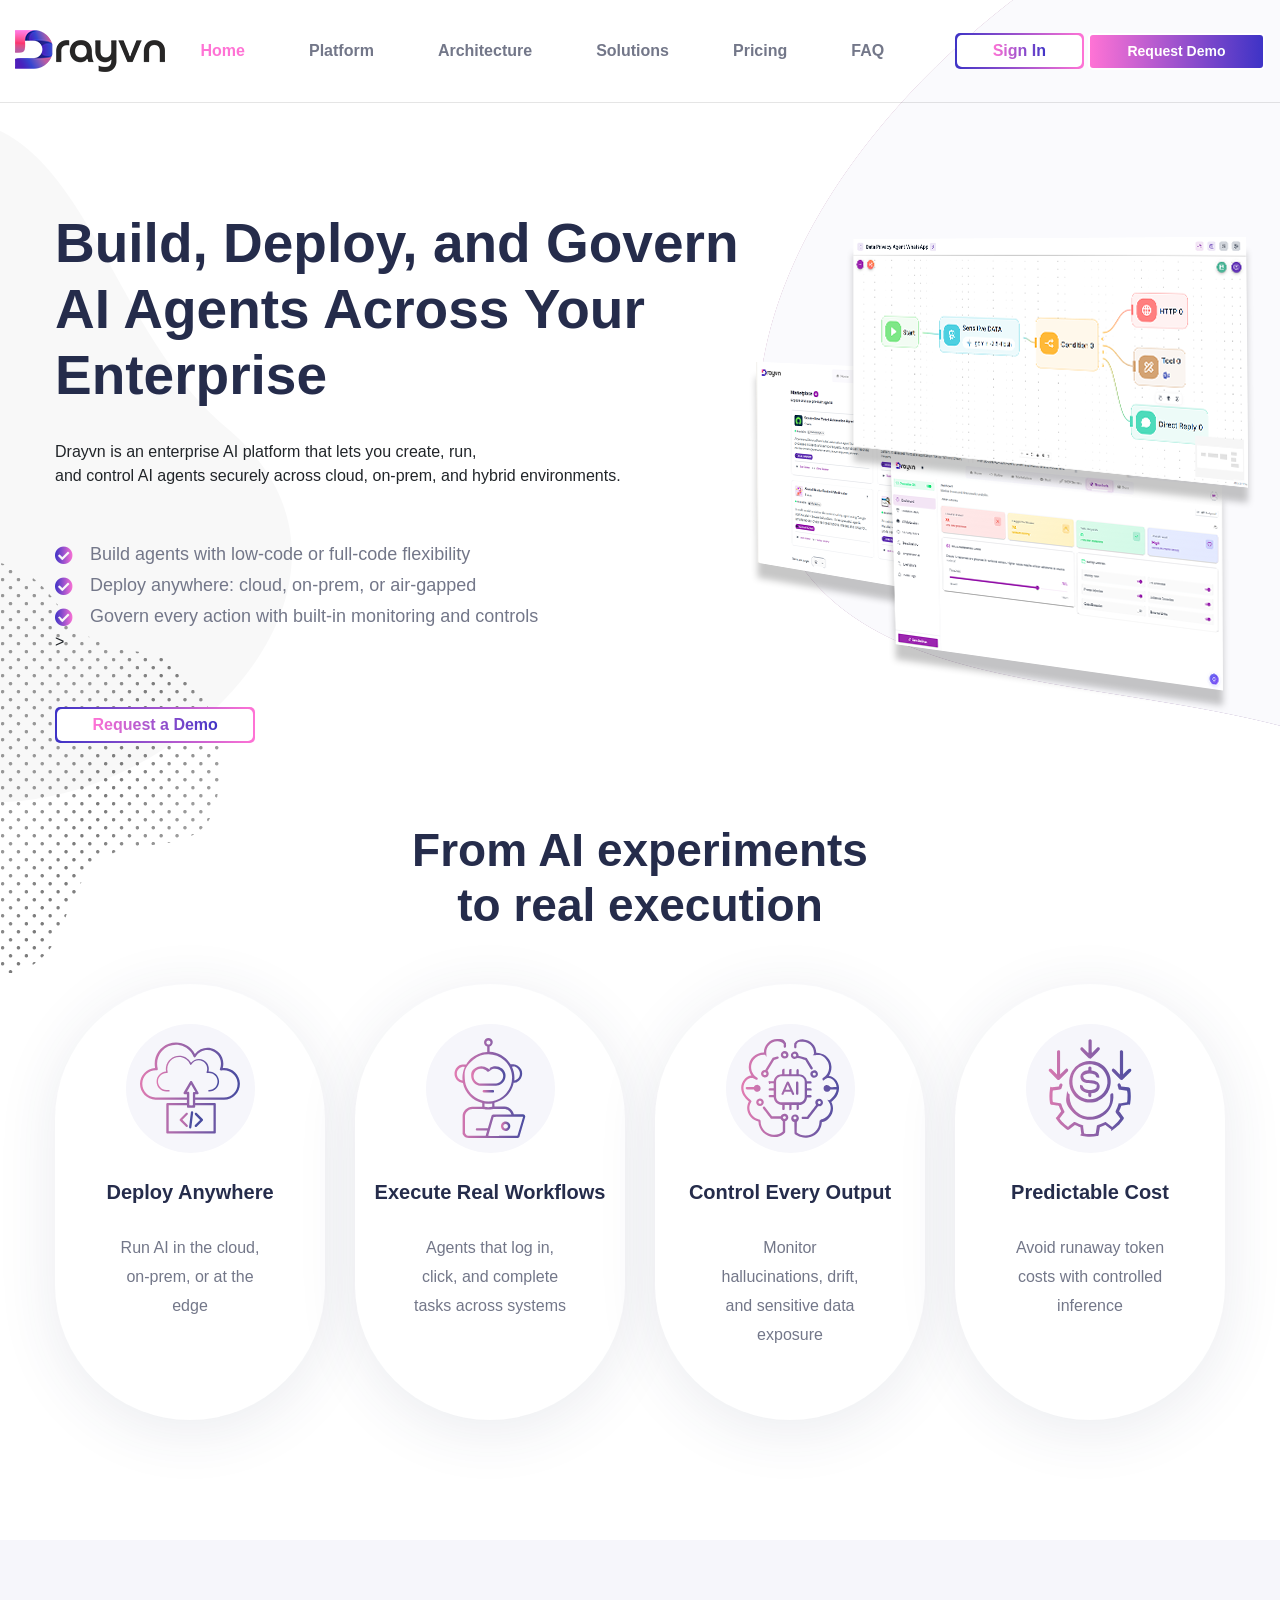
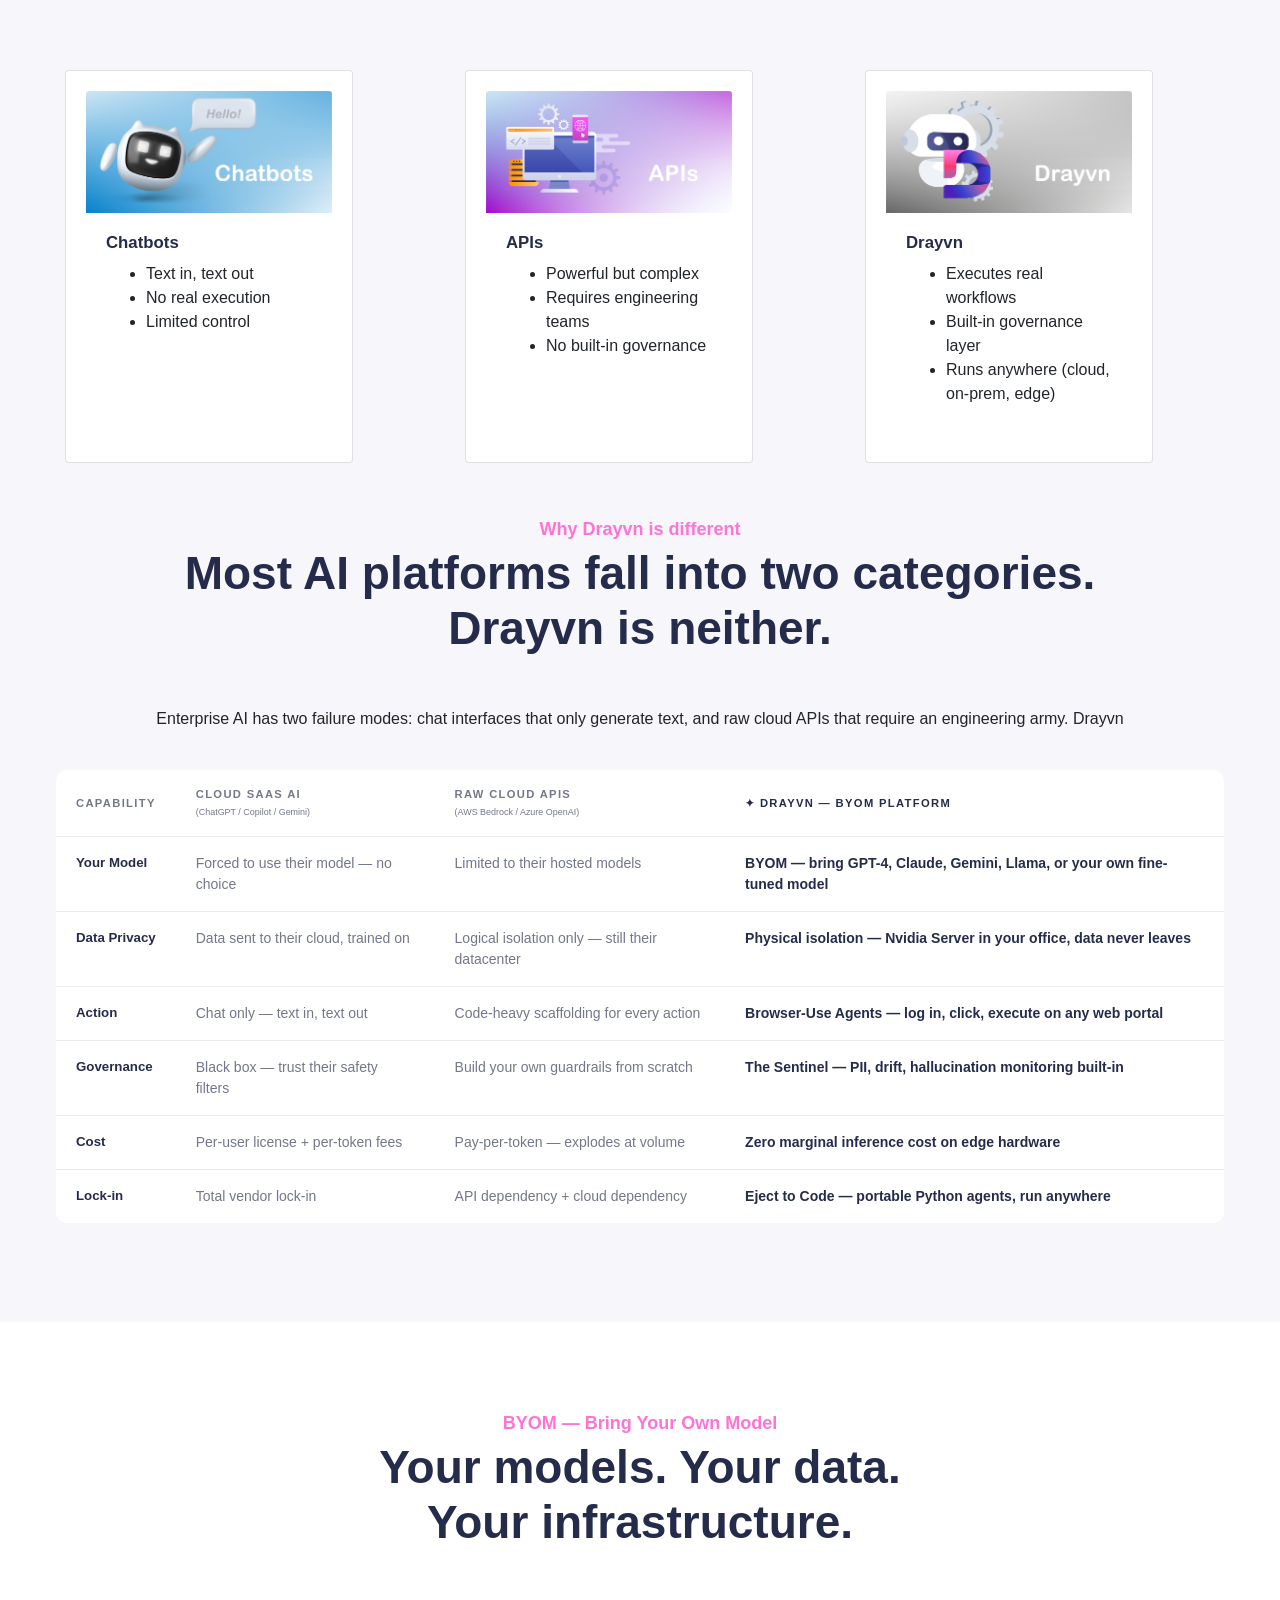
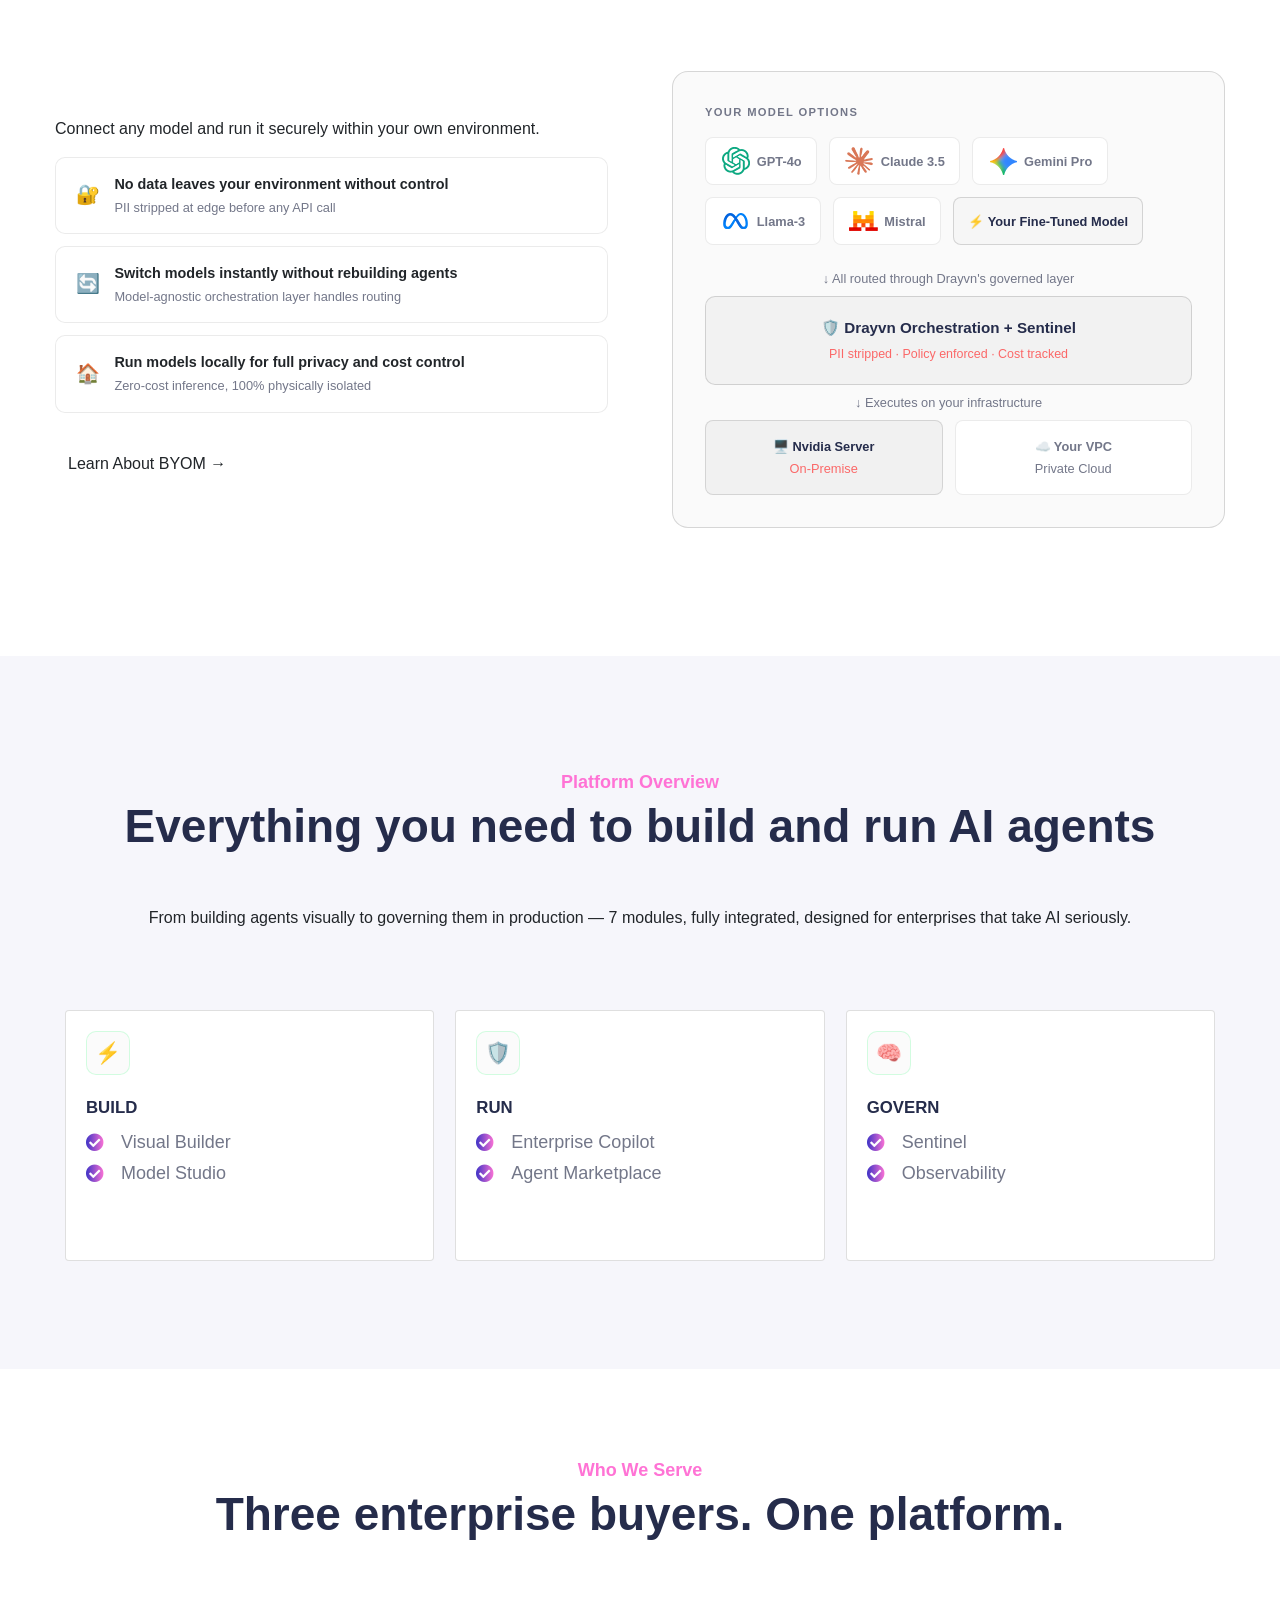
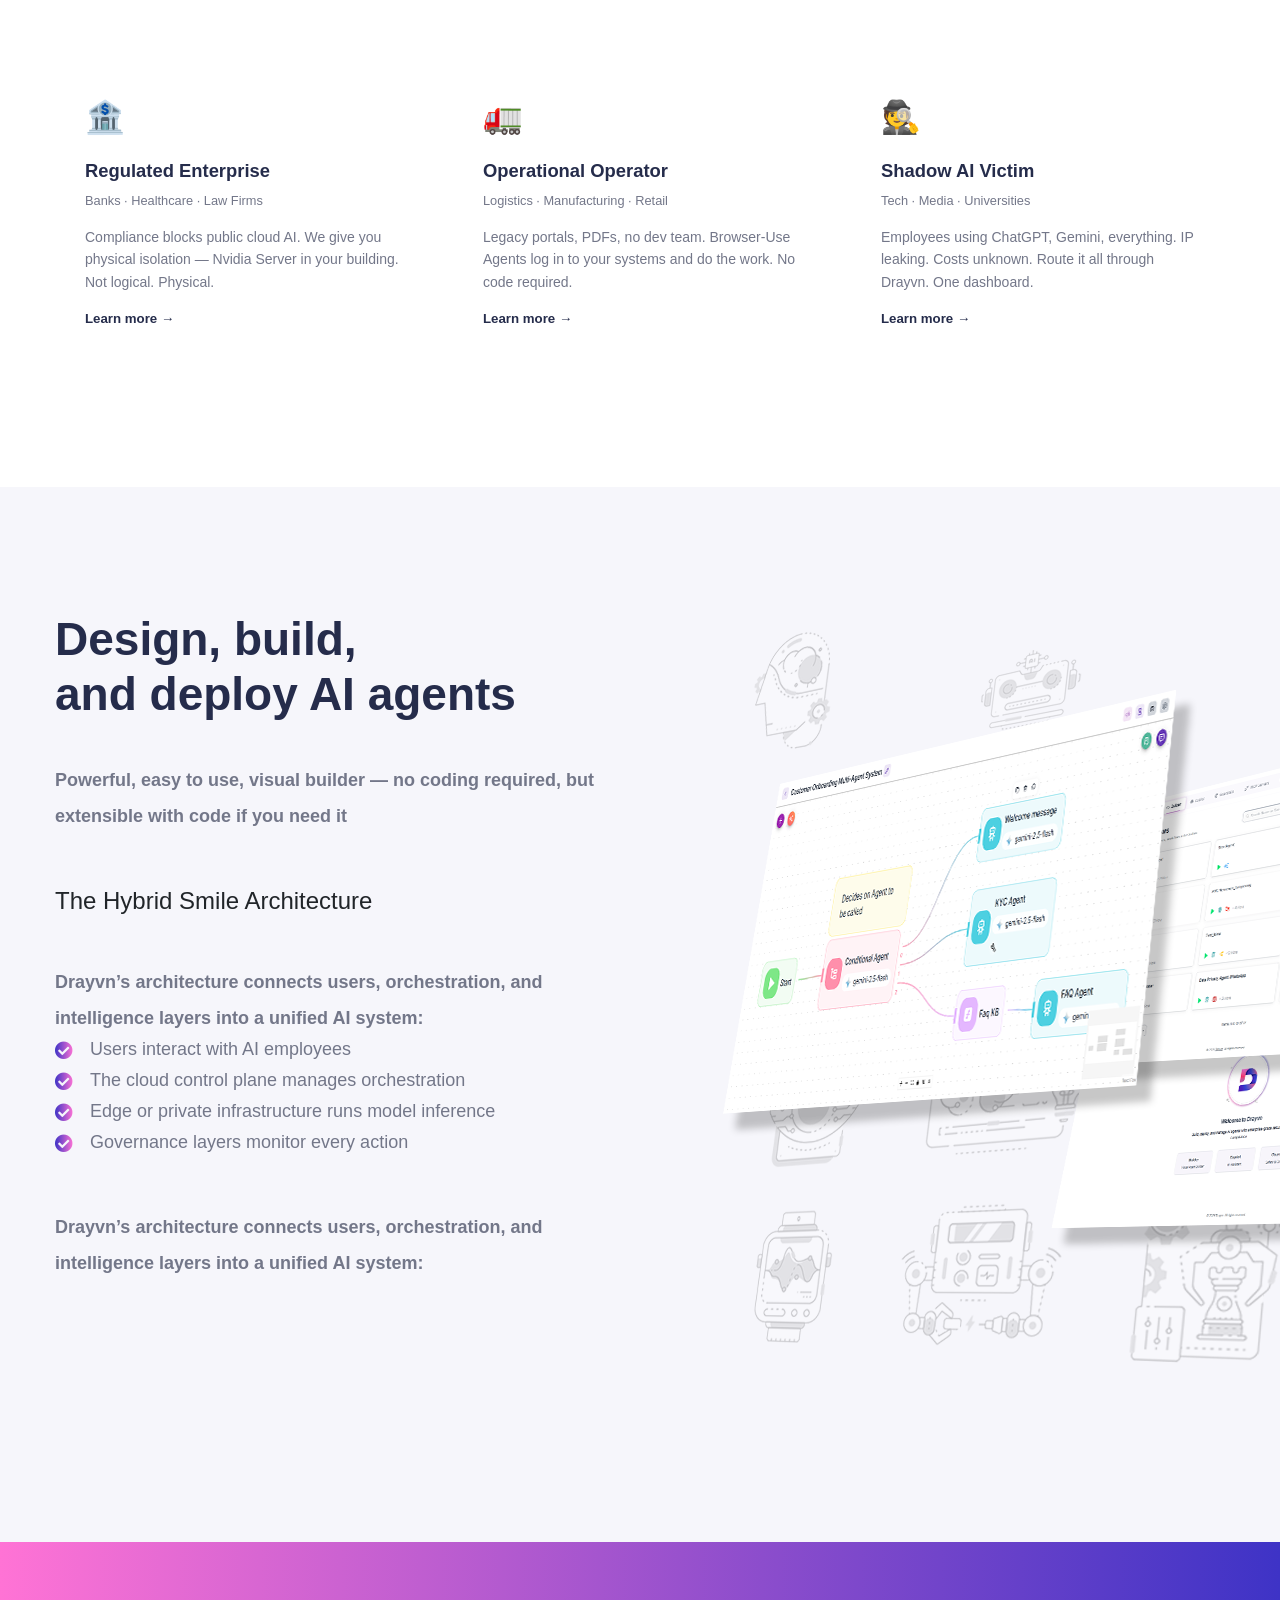
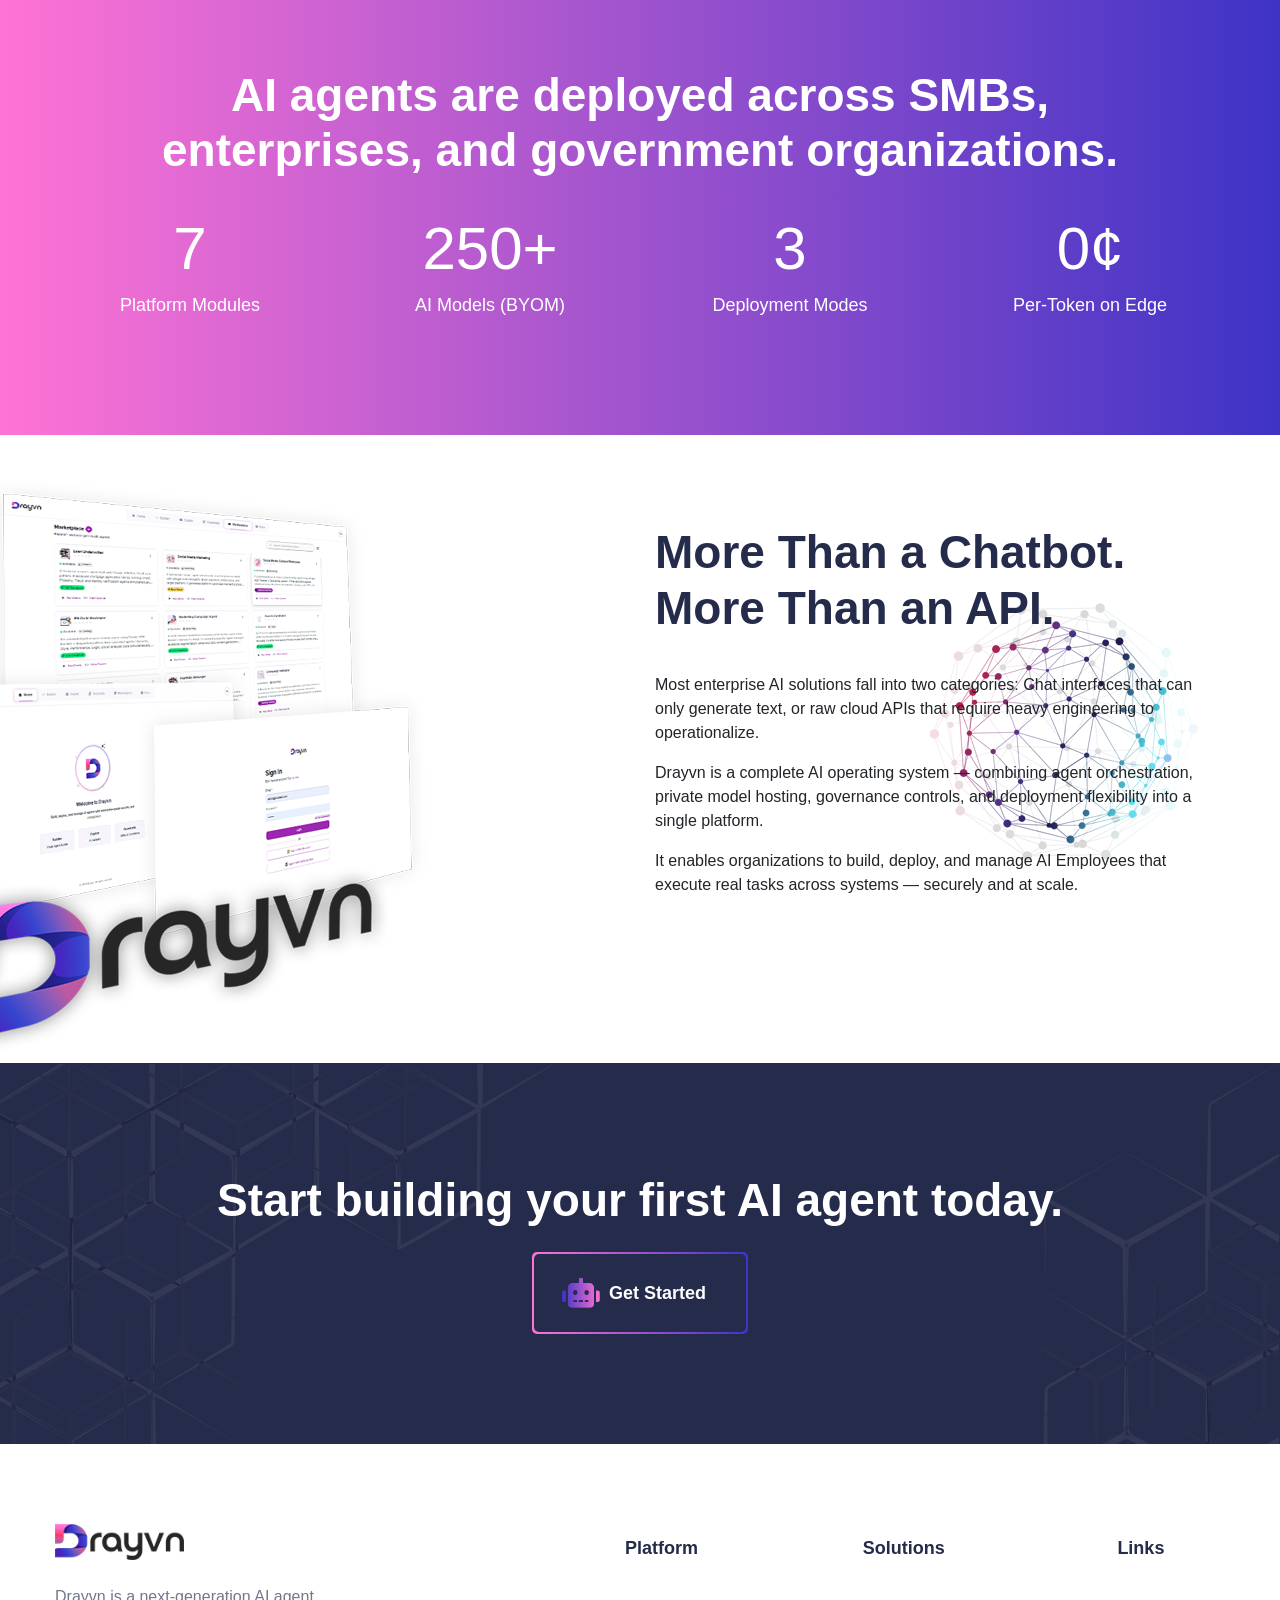
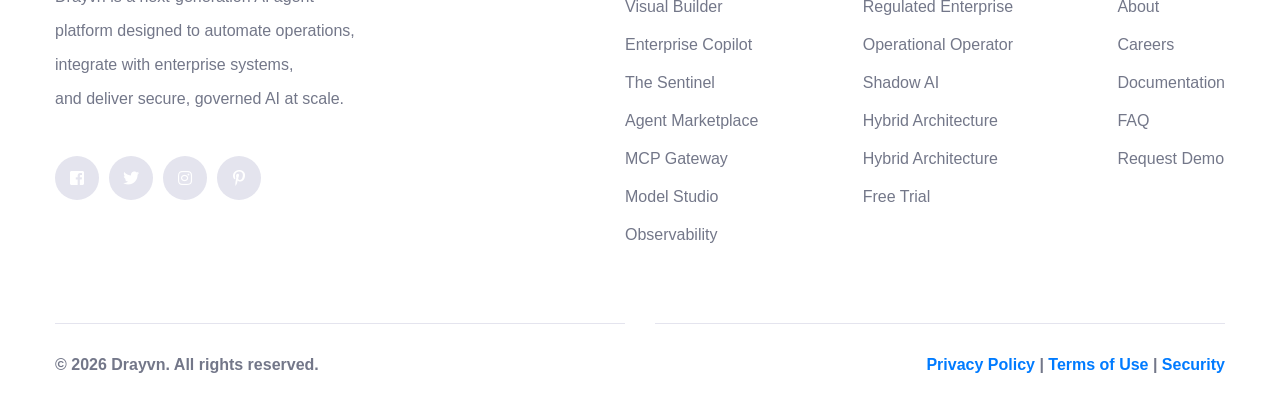
==== commit 62bafa5b: "updated" ====
--- a/index.html
+++ b/index.html
@@ -151,7 +151,7 @@
         </section><!-- /.service-one -->
 		     <section  class="advantage-one">
 
-	  <div class="container text-left">
+	  <div class="container text-left" style="margin-bottom: 50px;">
 
   <div class="row align-items-start">
     <div class="col">
@@ -201,13 +201,11 @@
   </div>
 </div>
 				 <div class="container">
-    <div class="why-two reveal">
-      <div>
-        <div class="section-label">Why Drayvn is different</div>
-        <h2>Most AI platforms fall into two categories. Drayvn is neither.</h2>
-      </div>
-      <div class="why-right">Enterprise AI has two failure modes: chat interfaces that only generate text, and raw cloud APIs that require an engineering army. Drayvn is the governed operating layer that gives every enterprise an AI workforce — on their own terms, with their own models.</div>
-    </div>
+					  <div class="block-title text-center">
+			 <p>Why Drayvn is different</p>
+                    <h3>Most AI platforms fall into two categories.<br> Drayvn is neither.</h3>
+                </div><!-- /.block-title text-center -->
+					 <p class="text-center">Enterprise AI has two failure modes: chat interfaces that only generate text, and raw cloud APIs that require an engineering army. Drayvn 
     <div class="reveal d1">
       <table class="ctable">
         <thead><tr><th>Capability</th><th>Cloud SaaS AI<br><small style="font-weight:400;text-transform:none;letter-spacing:0">(ChatGPT / Copilot / Gemini)</small></th><th>Raw Cloud APIs<br><small style="font-weight:400;text-transform:none;letter-spacing:0">(AWS Bedrock / Azure OpenAI)</small></th><th>✦ Drayvn — BYOM Platform</th></tr></thead>
@@ -231,10 +229,11 @@
 		
 		<section class="cta-one">
   <div class="container">
-    <div class="reveal">
-      <div class="section-label">BYOM — Bring Your Own Model</div>
-      <h2>Your models. Your data.<br> Your infrastructure.</h2>
-    </div>
+	     <div class="block-title text-center">
+			 <p>BYOM — Bring Your Own Model</p>
+                    <h3>Your models. Your data.<br> Your infrastructure.</h3>
+                </div><!-- /.block-title text-center -->
+  
     <div class="byom-grid">
       <div class="reveal d1">
         <p>Connect any model and run it securely within your own environment.</p>
@@ -273,11 +272,12 @@
 		
 		<section class="advantage-one">
   <div class="container">
-    <div class="reveal">
-      <div class="section-label">Platform Overview</div>
-      <h2>Everything you need to build and run AI agents</h2>
-      <p class="section-intro" style="max-width:580px">From building agents visually to governing them in production — 7 modules, fully integrated, designed for enterprises that take AI seriously.</p>
-    </div>
+	   <div class="block-title text-center">
+			 <p>Platform Overview</p>
+                    <h3>Everything you need to build and run AI agents</h3>
+                </div><!-- /.block-title text-center -->
+	   <p class="text-center">From building agents visually to governing them in production — 7 modules, fully integrated, designed for enterprises that take AI seriously.</p>
+  
     <div class="card-grid-3" style="margin-top:3rem" >
       <div class="card reveal d1">
 		  <div class="card-icon">⚡</div>
@@ -335,10 +335,11 @@
 		
 		<section class="cta-one">
   <div class="container">
-    <div class="reveal">
-      <div class="section-label">Who We Serve</div>
-      <h2>Three enterprise buyers.<br>One platform.</h2>
-    </div>
+	   <div class="block-title text-center">
+			 <p>Who We Serve</p>
+                    <h3>Three enterprise buyers. One platform.</h3>
+                </div><!-- /.block-title text-center -->
+
     <div class="seg-grid">
       <a href="solutions.html#regulated" style="text-decoration:none" class="bcard reveal d1">
         <span style="font-size:2rem;display:block;margin-bottom:1rem">🏦</span>
--- a/assets/css/style.css
+++ b/assets/css/style.css
@@ -118,7 +118,7 @@
 	padding-bottom: 120px;
 	padding-top: 120px;
 	background-color: #f6f6fb;
-	margin-bottom: 100px;
+	margin-bottom: 10px;
 }
 
 
@@ -4306,7 +4306,7 @@
 
 .service-one {
 	padding-bottom: 90px;
-	padding-top: 195px;
+	padding-top: 75px;
 }
 .price-one {
 	padding-bottom: 10px;
@@ -4520,7 +4520,7 @@
 .cta-one {
 	position: relative;
 	padding-top: 85px;
-	margin-bottom: 200px;
+	margin-bottom: 150px;
 }
 
 [class*=cta-one__bg-shape-] {
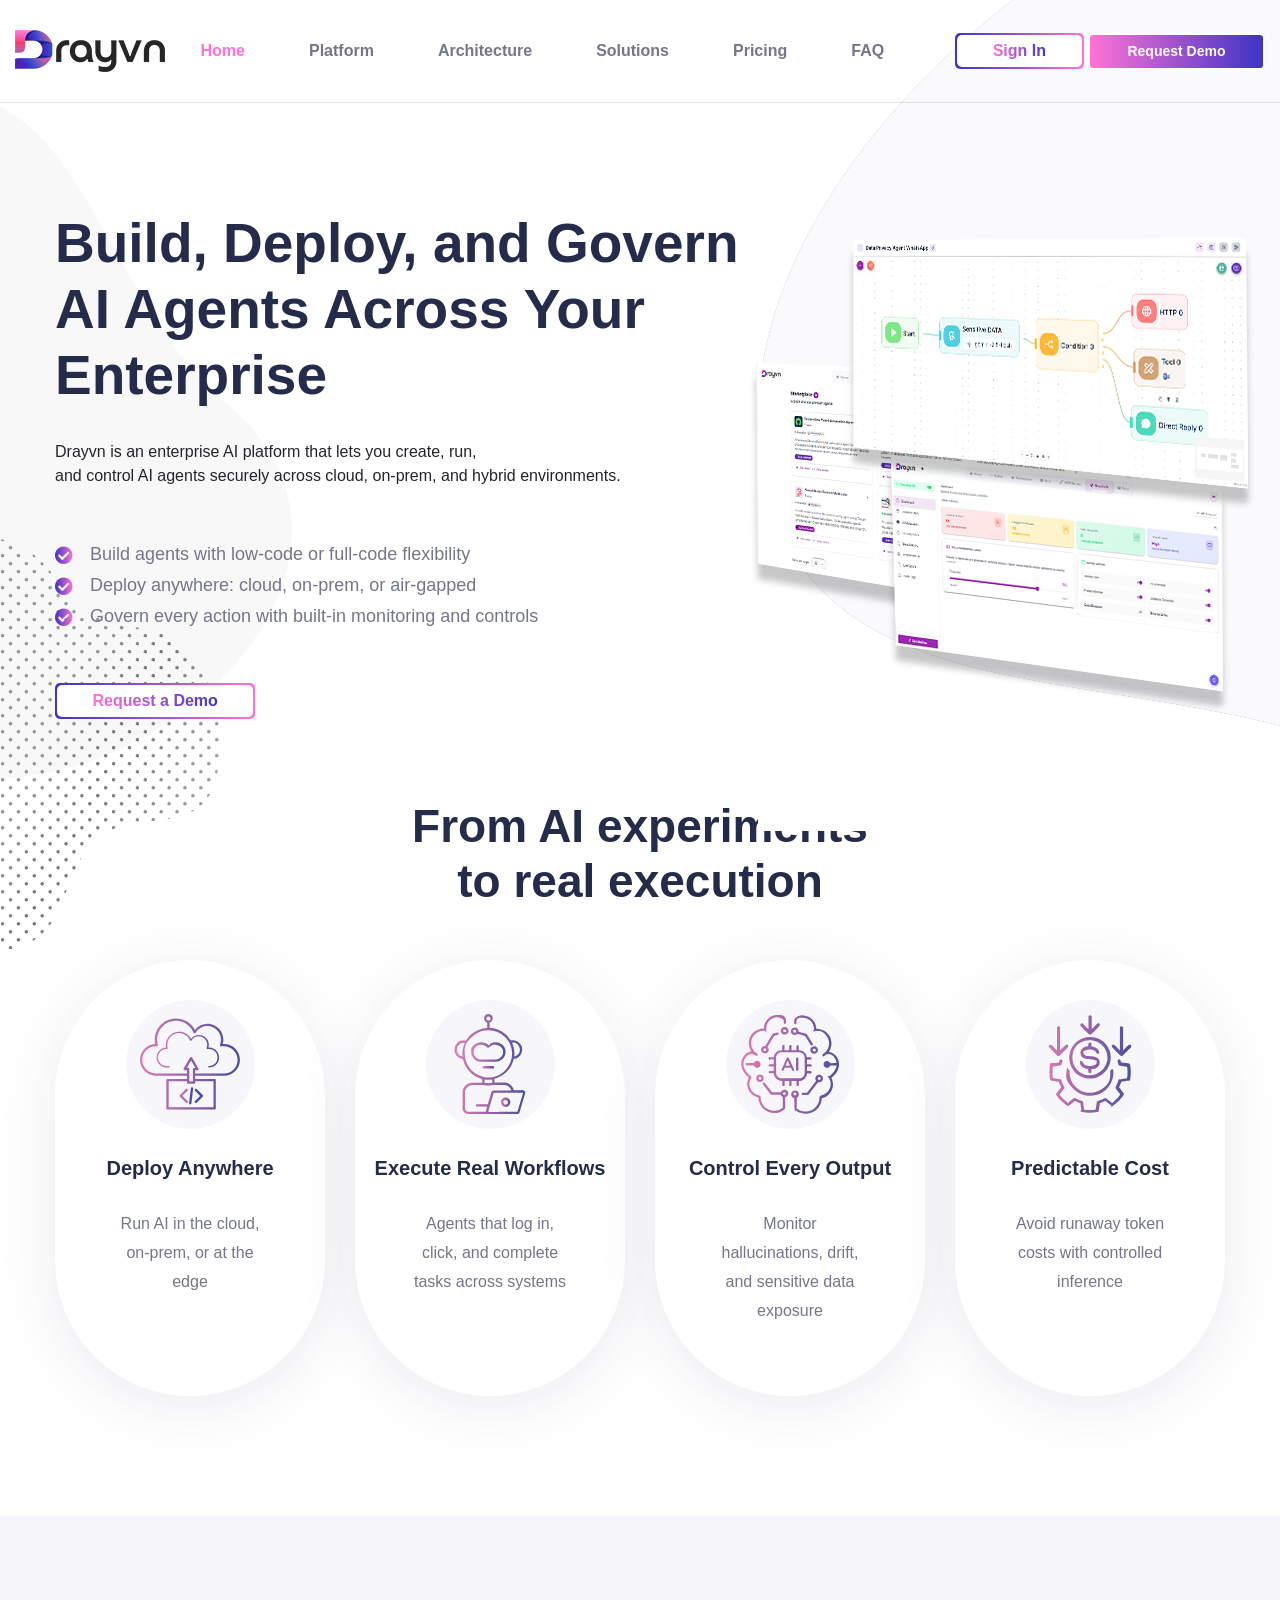
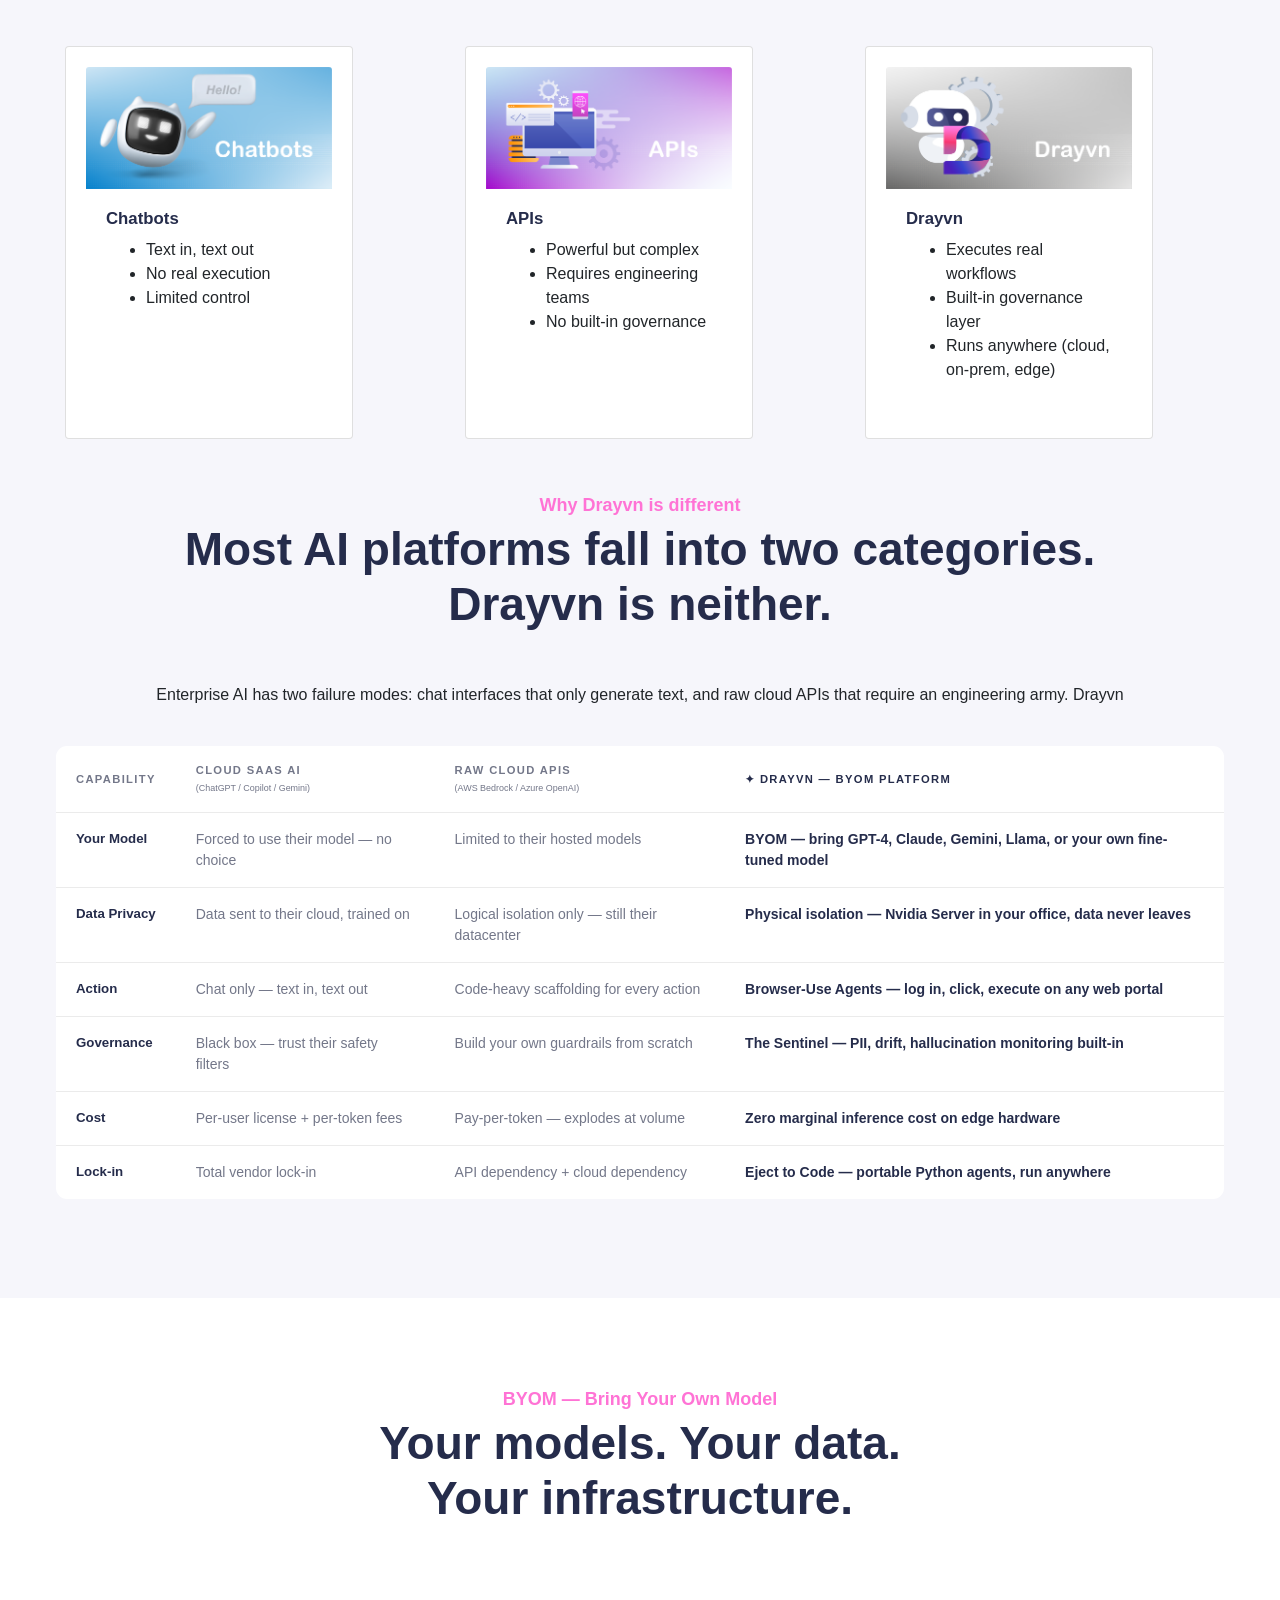
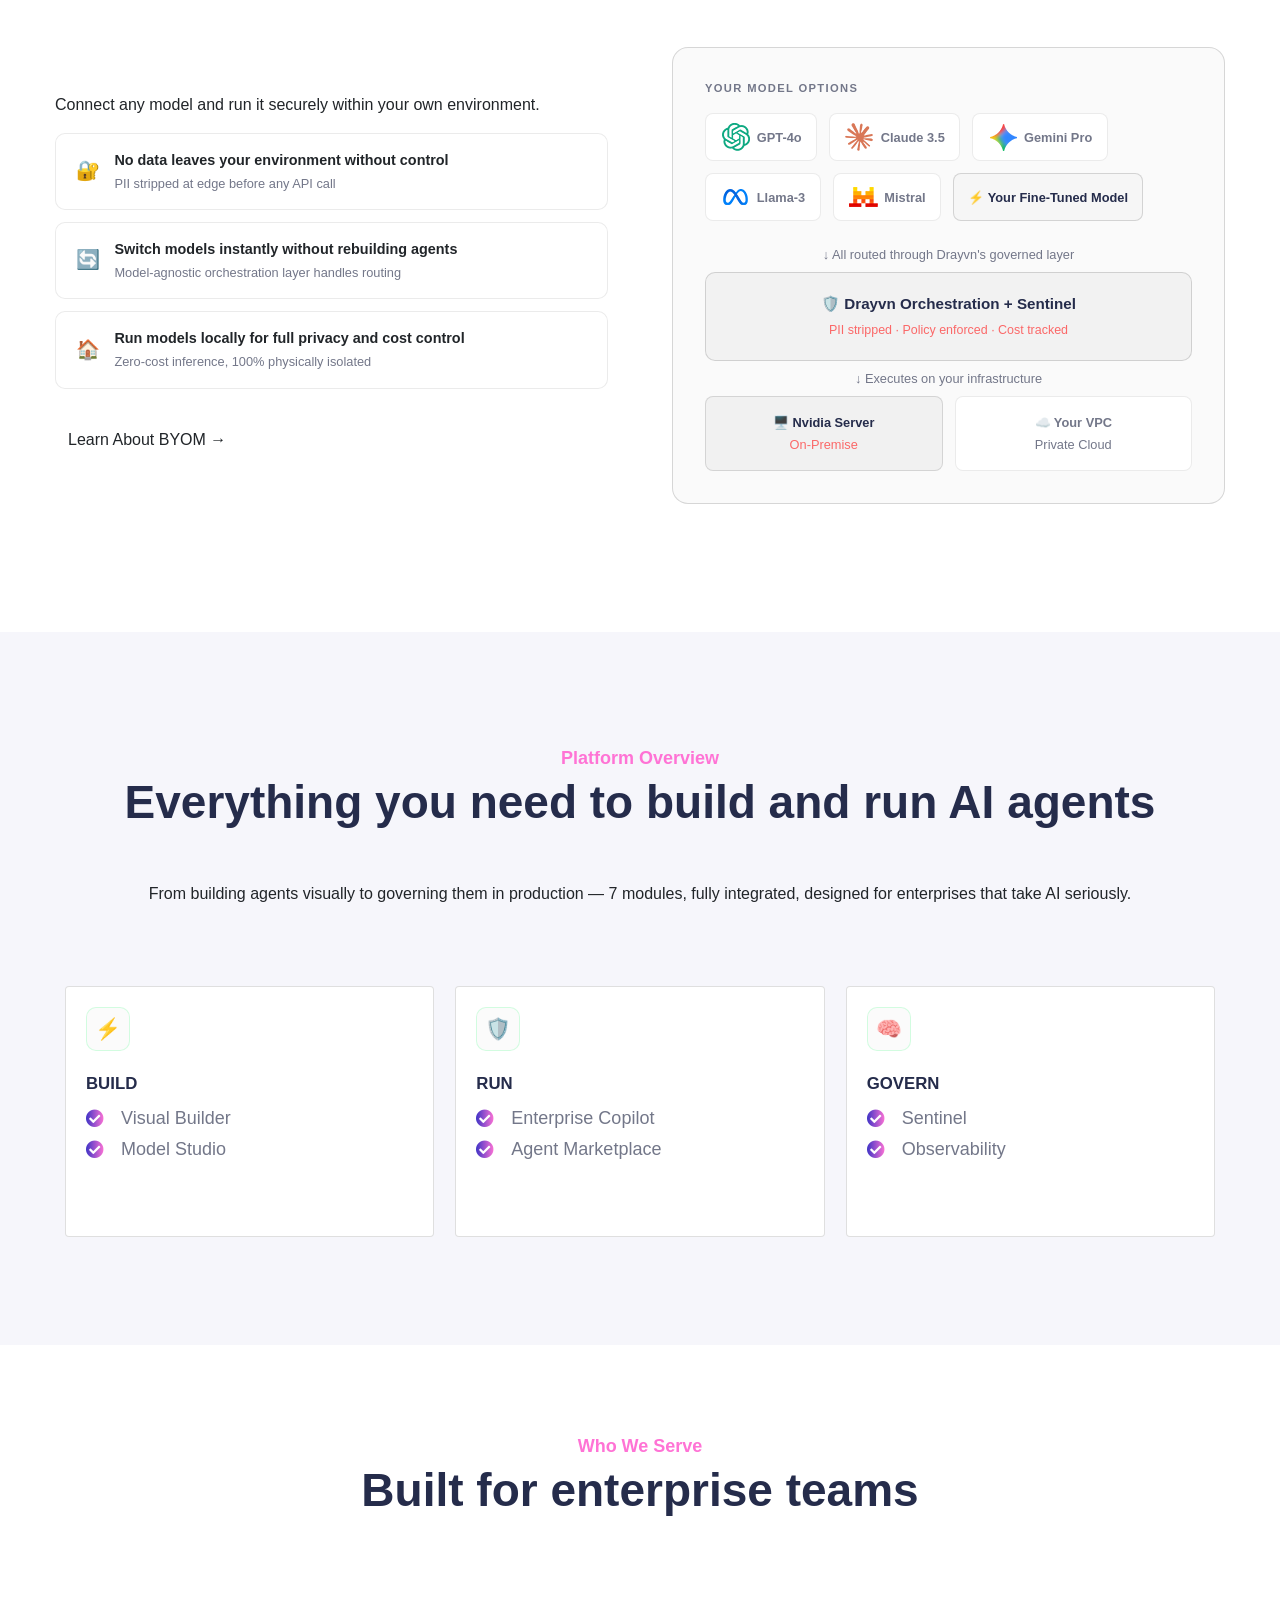
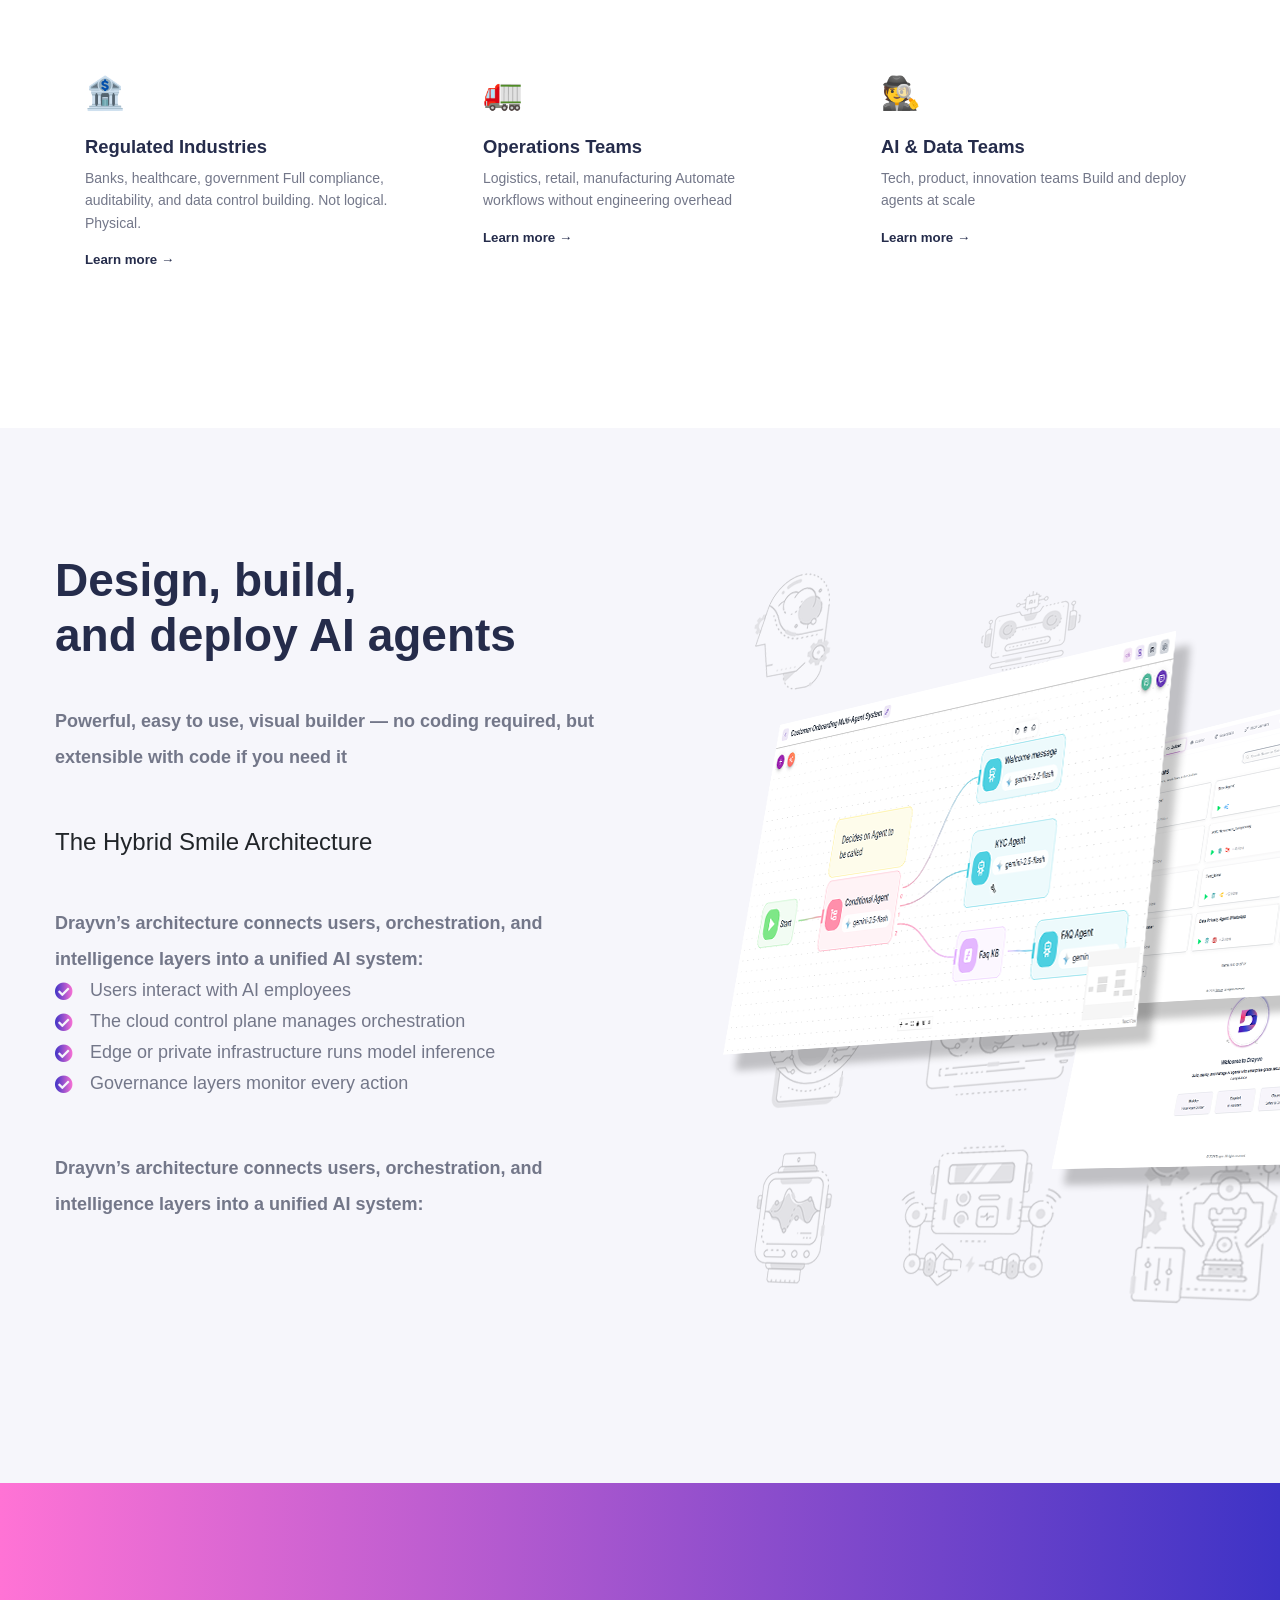
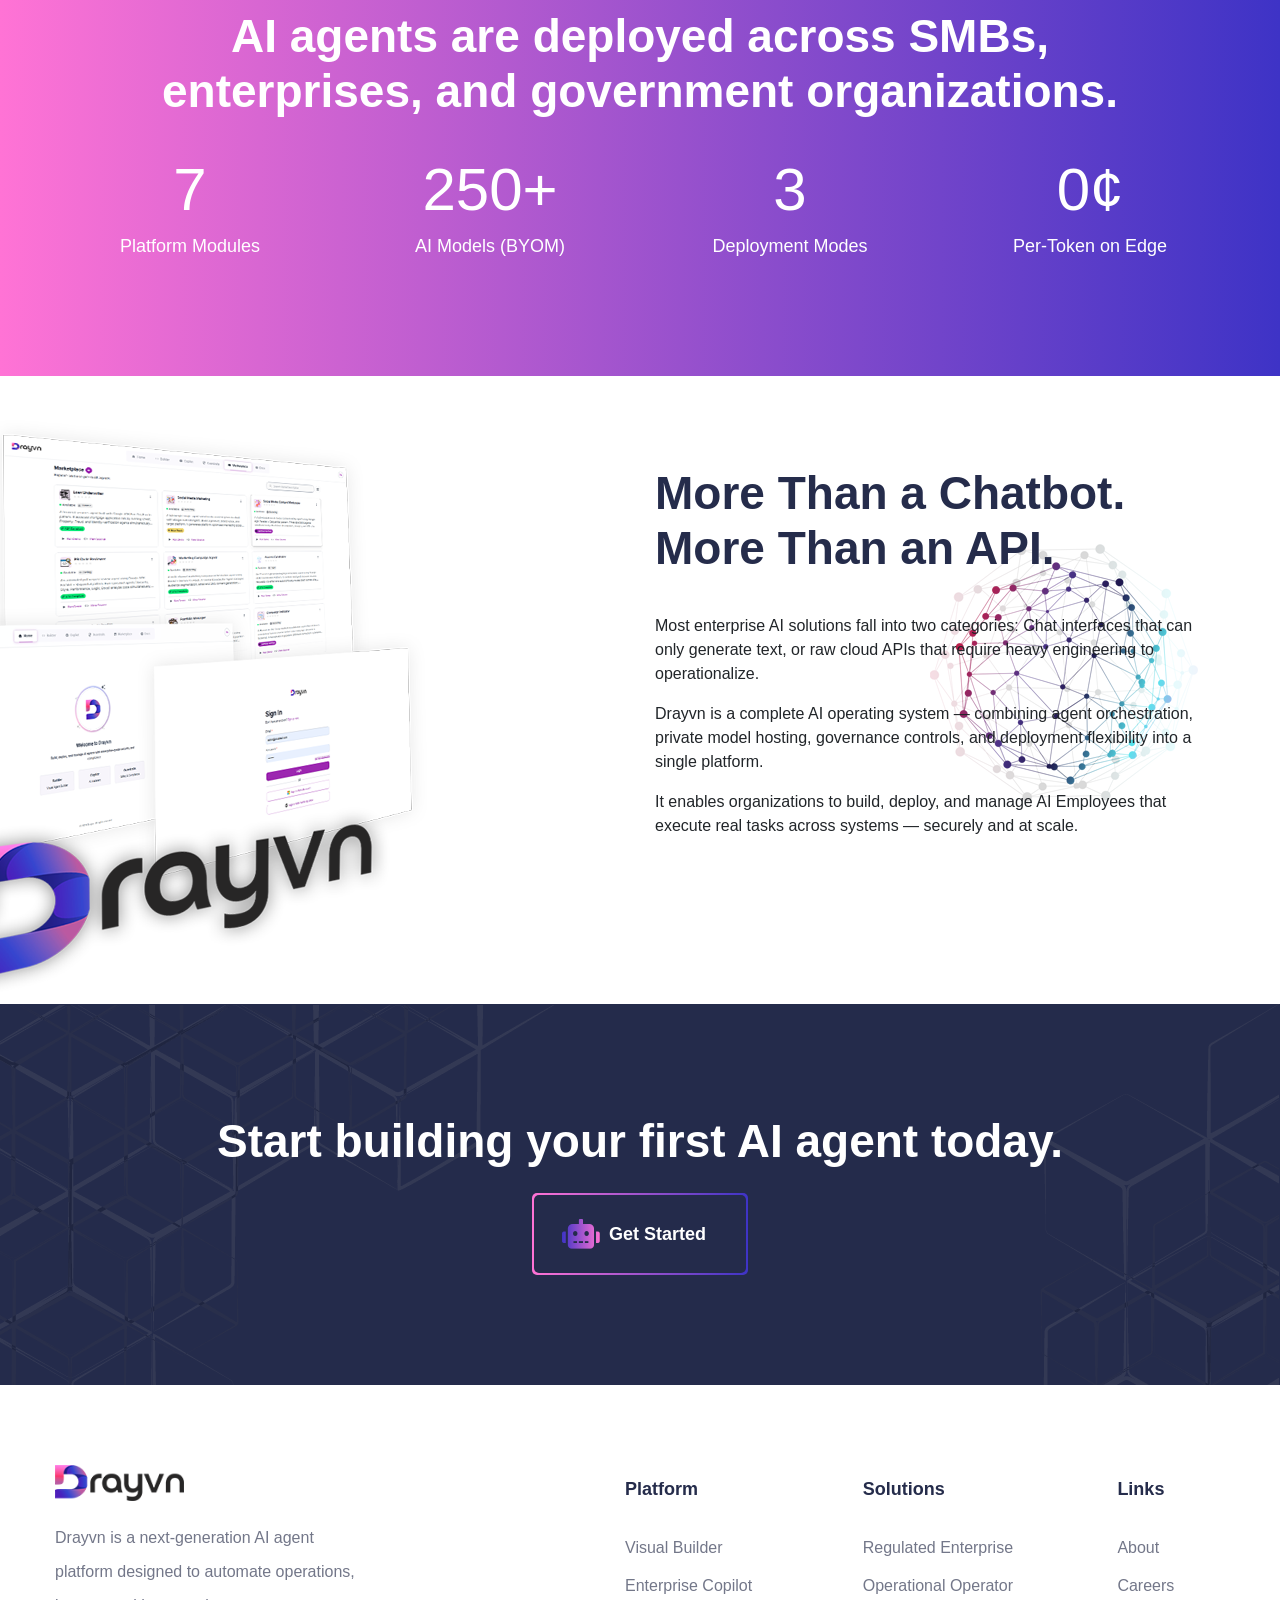
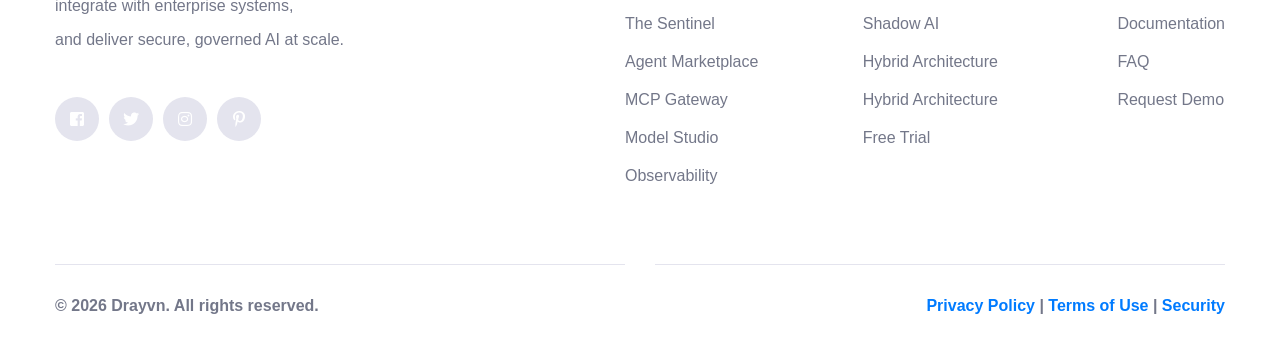
==== commit 1dded076: "updated" ====
--- a/index.html
+++ b/index.html
@@ -80,7 +80,7 @@
                                     <i class="fa fa-check-circle"></i>
                                     Govern every action with built-in monitoring and controls
                                 </li>
-									 >
+									 
                             </ul><!-- /.list-unstyled -->
                             <a href="#" class="thm-btn banner-one__btn"><span>Request a Demo</span></a>
                             <!-- /.thm-btn banner-one__btn -->
@@ -205,7 +205,7 @@
 			 <p>Why Drayvn is different</p>
                     <h3>Most AI platforms fall into two categories.<br> Drayvn is neither.</h3>
                 </div><!-- /.block-title text-center -->
-					 <p class="text-center">Enterprise AI has two failure modes: chat interfaces that only generate text, and raw cloud APIs that require an engineering army. Drayvn 
+					 <p class="text-center">Enterprise AI has two failure modes: chat interfaces that only generate text, and raw cloud APIs that require an engineering army. Drayvn </p>
     <div class="reveal d1">
       <table class="ctable">
         <thead><tr><th>Capability</th><th>Cloud SaaS AI<br><small style="font-weight:400;text-transform:none;letter-spacing:0">(ChatGPT / Copilot / Gemini)</small></th><th>Raw Cloud APIs<br><small style="font-weight:400;text-transform:none;letter-spacing:0">(AWS Bedrock / Azure OpenAI)</small></th><th>✦ Drayvn — BYOM Platform</th></tr></thead>
@@ -337,29 +337,34 @@
   <div class="container">
 	   <div class="block-title text-center">
 			 <p>Who We Serve</p>
-                    <h3>Three enterprise buyers. One platform.</h3>
+                    <h3>Built for enterprise teams</h3>
                 </div><!-- /.block-title text-center -->
 
     <div class="seg-grid">
       <a href="solutions.html#regulated" style="text-decoration:none" class="bcard reveal d1">
         <span style="font-size:2rem;display:block;margin-bottom:1rem">🏦</span>
-        <div style="font-family:var(--D);font-size:1.15rem;font-weight:800;color:var(--green);margin-bottom:.4rem">Regulated Enterprise</div>
-        <div style="font-size:.8rem;color:var(--muted);margin-bottom:1rem">Banks · Healthcare · Law Firms</div>
-        <p style="font-size:.875rem;color:var(--muted);line-height:1.6">Compliance blocks public cloud AI. We give you physical isolation — Nvidia Server in your building. Not logical. Physical.</p>
+        <div style="font-family:var(--D);font-size:1.15rem;font-weight:800;color:var(--green);margin-bottom:.4rem">Regulated Industries</div>
+       <!-- <div style="font-size:.8rem;color:var(--muted);margin-bottom:1rem">Banks · Healthcare · Law Firms</div>-->
+        <p style="font-size:.875rem;color:var(--muted);line-height:1.6">
+			Banks, healthcare, government
+		Full compliance, auditability, and data control
+		 building. Not logical. Physical.</p>
         <div style="margin-top:1rem;color:var(--green);font-size:.83rem;font-weight:600">Learn more →</div>
       </a>
       <a href="solutions.html#operator" style="text-decoration:none" class="bcard reveal d2">
         <span style="font-size:2rem;display:block;margin-bottom:1rem">🚛</span>
-        <div style="font-family:var(--D);font-size:1.15rem;font-weight:800;color:var(--green);margin-bottom:.4rem">Operational Operator</div>
-        <div style="font-size:.8rem;color:var(--muted);margin-bottom:1rem">Logistics · Manufacturing · Retail</div>
-        <p style="font-size:.875rem;color:var(--muted);line-height:1.6">Legacy portals, PDFs, no dev team. Browser-Use Agents log in to your systems and do the work. No code required.</p>
+        <div style="font-family:var(--D);font-size:1.15rem;font-weight:800;color:var(--green);margin-bottom:.4rem">Operations Teams</div>
+       <!-- <div style="font-size:.8rem;color:var(--muted);margin-bottom:1rem">Logistics · Manufacturing · Retail</div>-->
+        <p style="font-size:.875rem;color:var(--muted);line-height:1.6">Logistics, retail, manufacturing
+				Automate workflows without engineering overhead</p>
         <div style="margin-top:1rem;color:var(--green);font-size:.83rem;font-weight:600">Learn more →</div>
       </a>
       <a href="solutions.html#shadow" style="text-decoration:none" class="bcard reveal d3">
         <span style="font-size:2rem;display:block;margin-bottom:1rem">🕵️</span>
-        <div style="font-family:var(--D);font-size:1.15rem;font-weight:800;color:var(--green);margin-bottom:.4rem">Shadow AI Victim</div>
-        <div style="font-size:.8rem;color:var(--muted);margin-bottom:1rem">Tech · Media · Universities</div>
-        <p style="font-size:.875rem;color:var(--muted);line-height:1.6">Employees using ChatGPT, Gemini, everything. IP leaking. Costs unknown. Route it all through Drayvn. One dashboard.</p>
+        <div style="font-family:var(--D);font-size:1.15rem;font-weight:800;color:var(--green);margin-bottom:.4rem">AI & Data Teams</div>
+        <!--<div style="font-size:.8rem;color:var(--muted);margin-bottom:1rem">Tech · Media · Universities</div>-->
+        <p style="font-size:.875rem;color:var(--muted);line-height:1.6">Tech, product, innovation teams
+			Build and deploy agents at scale</p>
         <div style="margin-top:1rem;color:var(--green);font-size:.83rem;font-weight:600">Learn more →</div>
       </a>
     </div>
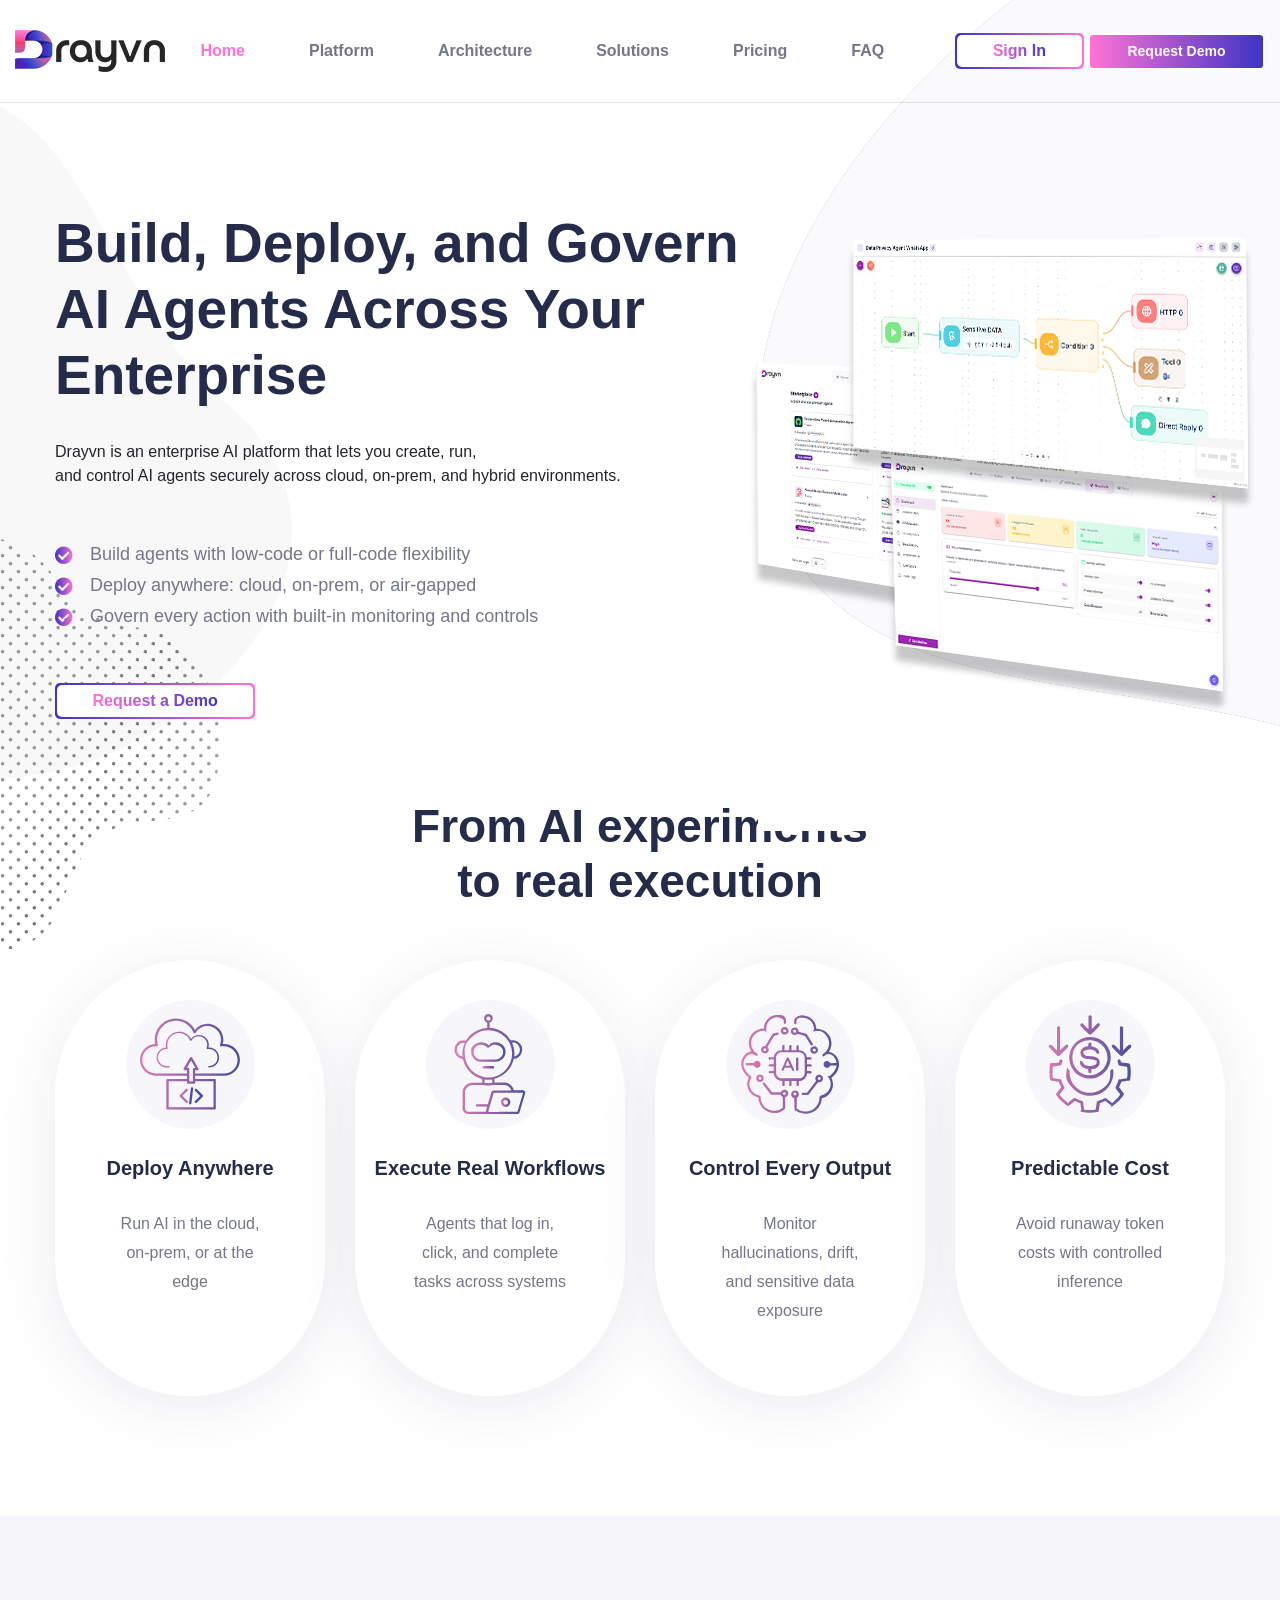
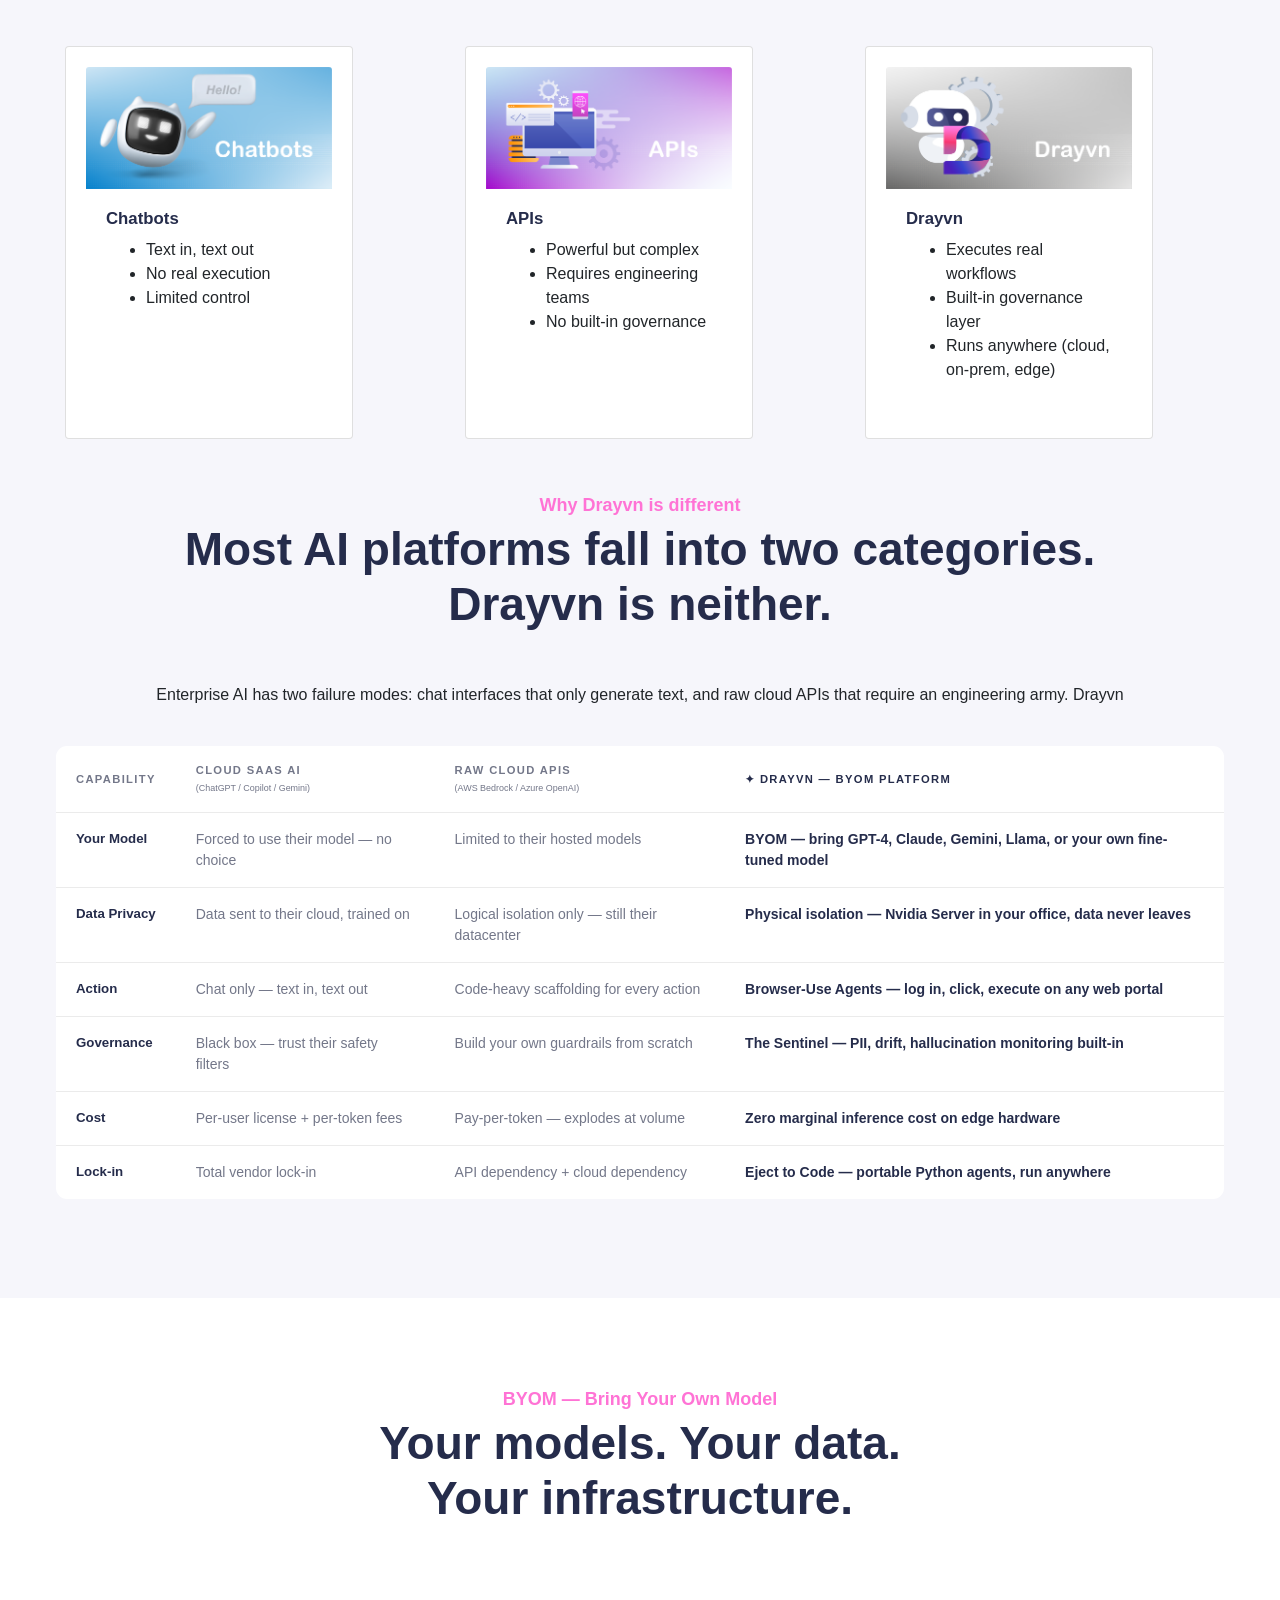
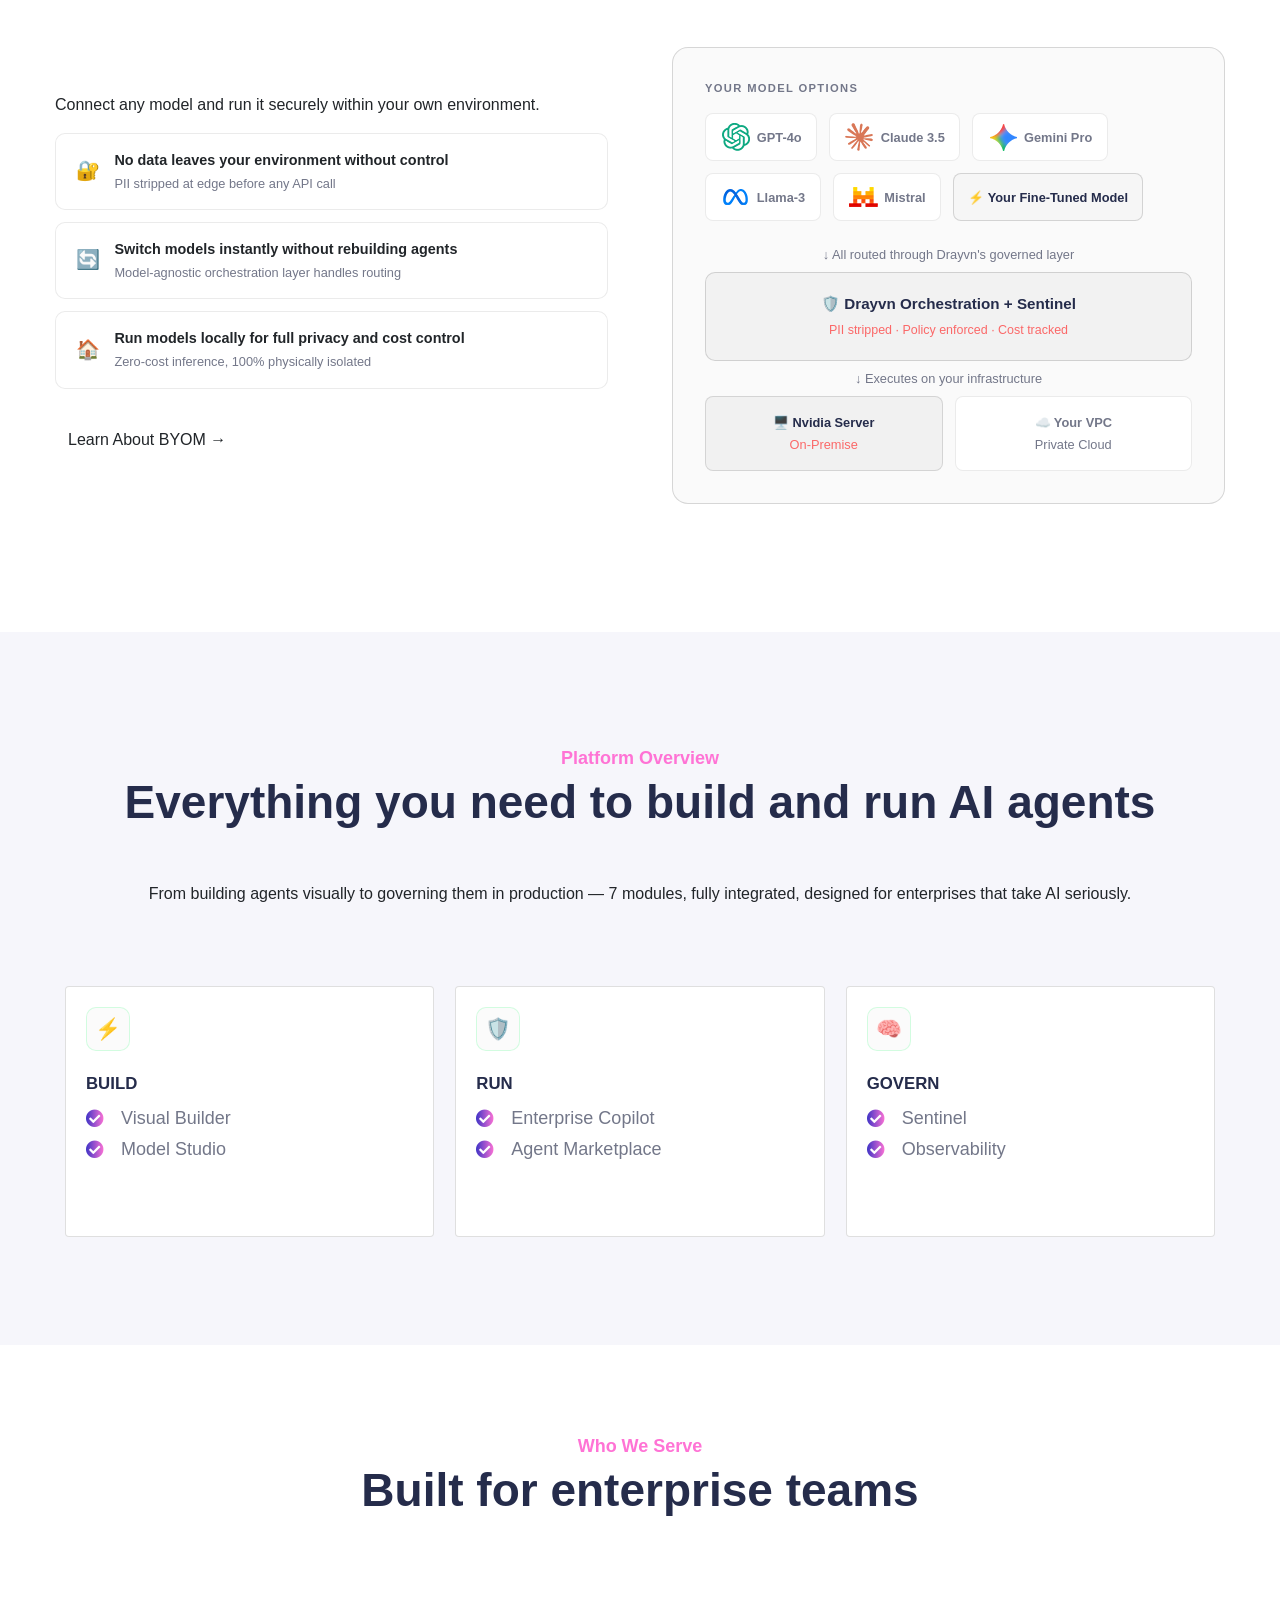
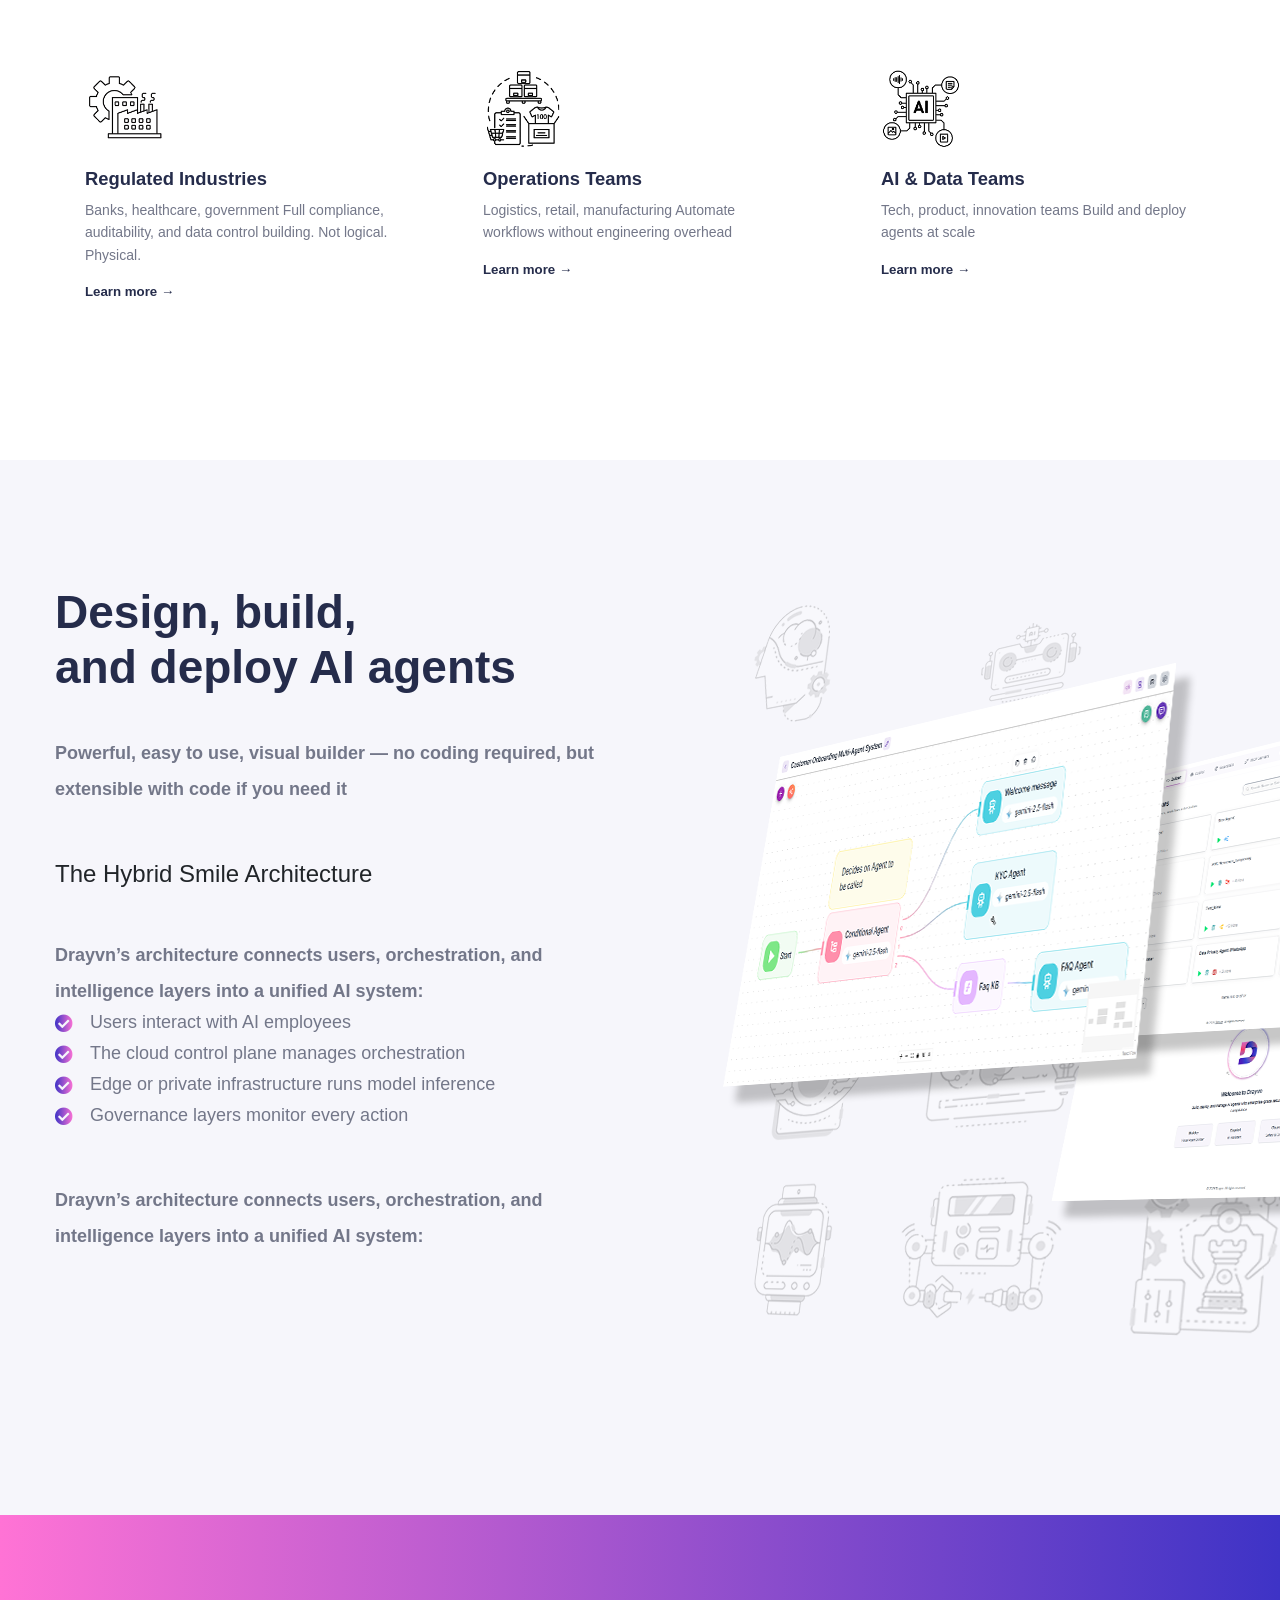
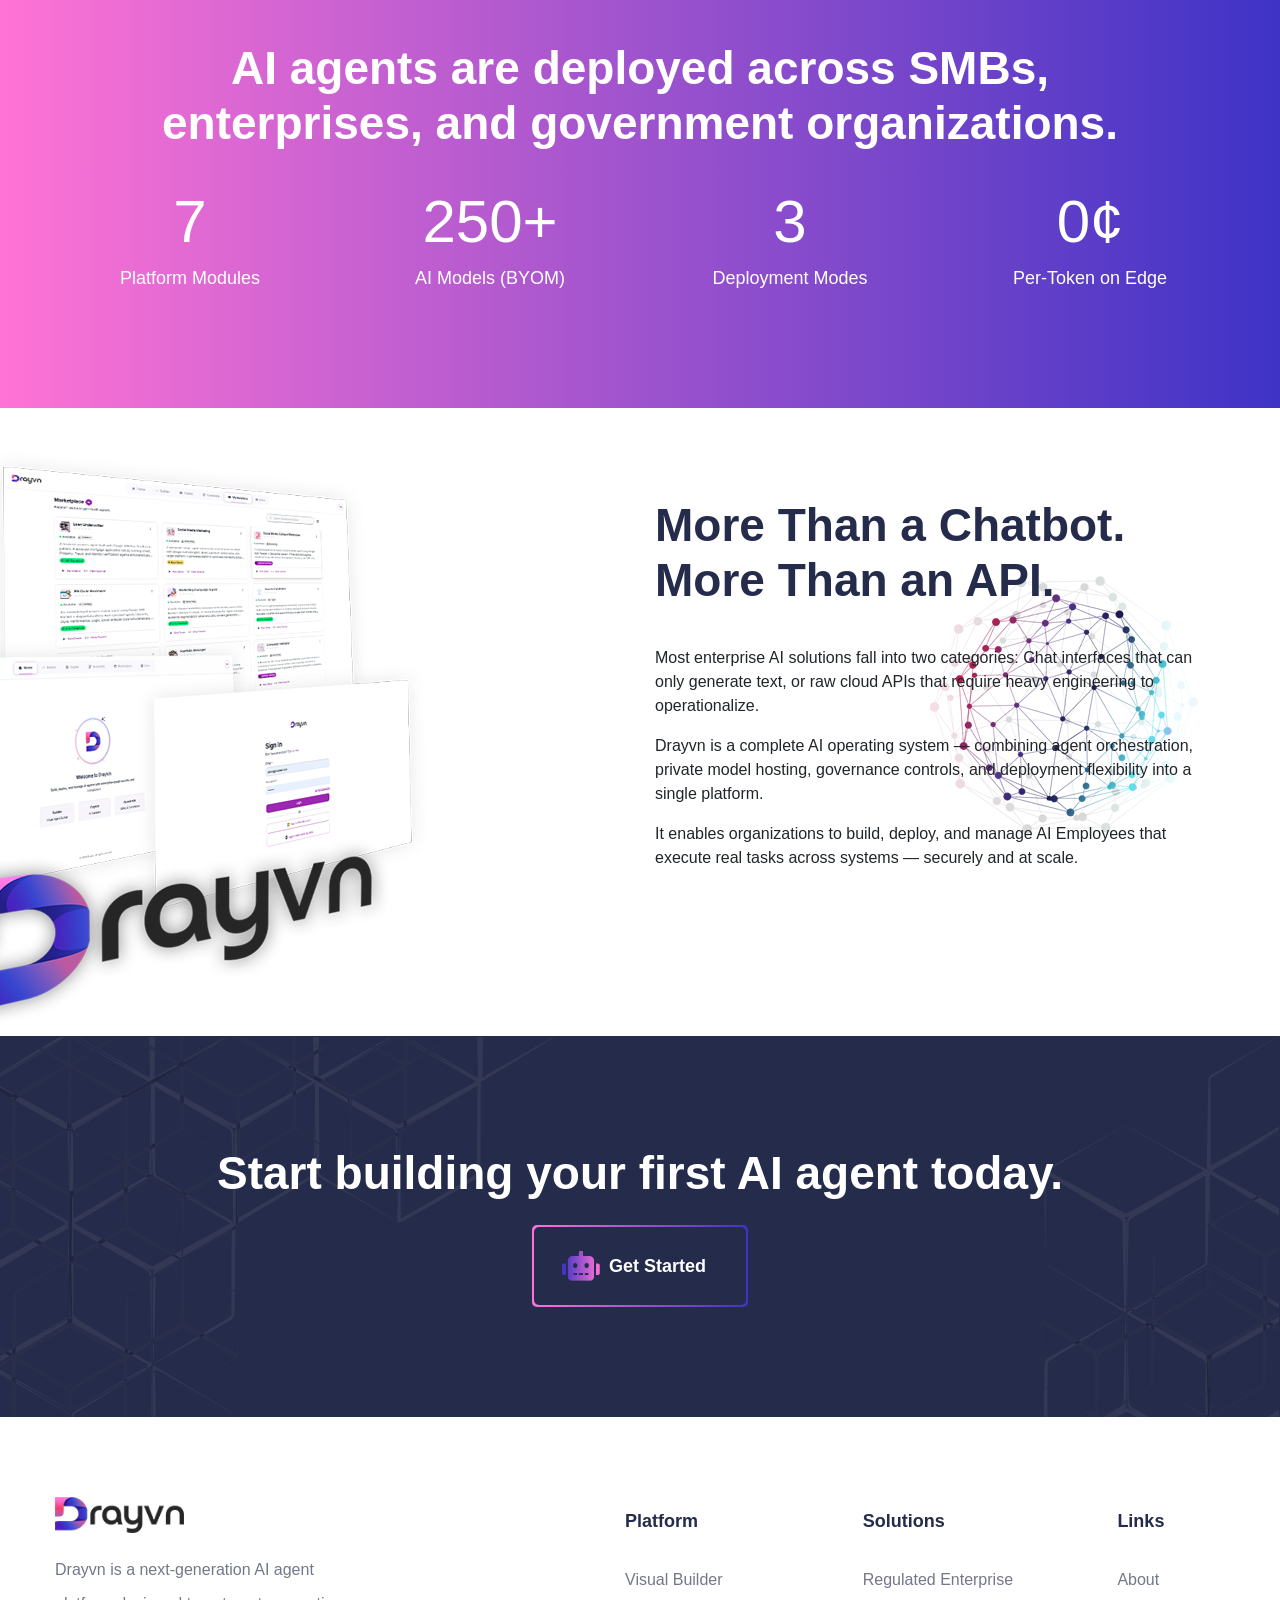
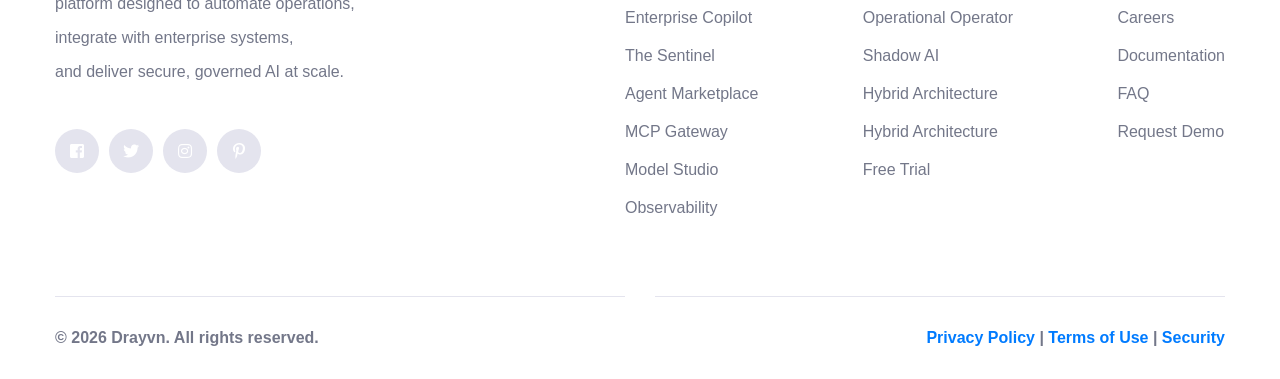
==== commit ce913724: "updated" ====
--- a/index.html
+++ b/index.html
@@ -338,11 +338,11 @@
 	   <div class="block-title text-center">
 			 <p>Who We Serve</p>
                     <h3>Built for enterprise teams</h3>
-                </div><!-- /.block-title text-center -->
+      </div><!-- /.block-title text-center -->
 
     <div class="seg-grid">
       <a href="solutions.html#regulated" style="text-decoration:none" class="bcard reveal d1">
-        <span style="font-size:2rem;display:block;margin-bottom:1rem">🏦</span>
+        <span style="font-size:2rem;display:block;margin-bottom:1rem"><img src="assets/images/Regulated Industries.png" width="80" height="80" alt=""/></span>
         <div style="font-family:var(--D);font-size:1.15rem;font-weight:800;color:var(--green);margin-bottom:.4rem">Regulated Industries</div>
        <!-- <div style="font-size:.8rem;color:var(--muted);margin-bottom:1rem">Banks · Healthcare · Law Firms</div>-->
         <p style="font-size:.875rem;color:var(--muted);line-height:1.6">
@@ -352,7 +352,7 @@
         <div style="margin-top:1rem;color:var(--green);font-size:.83rem;font-weight:600">Learn more →</div>
       </a>
       <a href="solutions.html#operator" style="text-decoration:none" class="bcard reveal d2">
-        <span style="font-size:2rem;display:block;margin-bottom:1rem">🚛</span>
+        <span style="font-size:2rem;display:block;margin-bottom:1rem"><img src="assets/images/Operations Teams.png" width="80" height="80" alt=""/></span>
         <div style="font-family:var(--D);font-size:1.15rem;font-weight:800;color:var(--green);margin-bottom:.4rem">Operations Teams</div>
        <!-- <div style="font-size:.8rem;color:var(--muted);margin-bottom:1rem">Logistics · Manufacturing · Retail</div>-->
         <p style="font-size:.875rem;color:var(--muted);line-height:1.6">Logistics, retail, manufacturing
@@ -360,7 +360,7 @@
         <div style="margin-top:1rem;color:var(--green);font-size:.83rem;font-weight:600">Learn more →</div>
       </a>
       <a href="solutions.html#shadow" style="text-decoration:none" class="bcard reveal d3">
-        <span style="font-size:2rem;display:block;margin-bottom:1rem">🕵️</span>
+        <span style="font-size:2rem;display:block;margin-bottom:1rem"><img src="assets/images/AI & Data Teams.png" width="80" height="80" alt=""/></span>
         <div style="font-family:var(--D);font-size:1.15rem;font-weight:800;color:var(--green);margin-bottom:.4rem">AI & Data Teams</div>
         <!--<div style="font-size:.8rem;color:var(--muted);margin-bottom:1rem">Tech · Media · Universities</div>-->
         <p style="font-size:.875rem;color:var(--muted);line-height:1.6">Tech, product, innovation teams
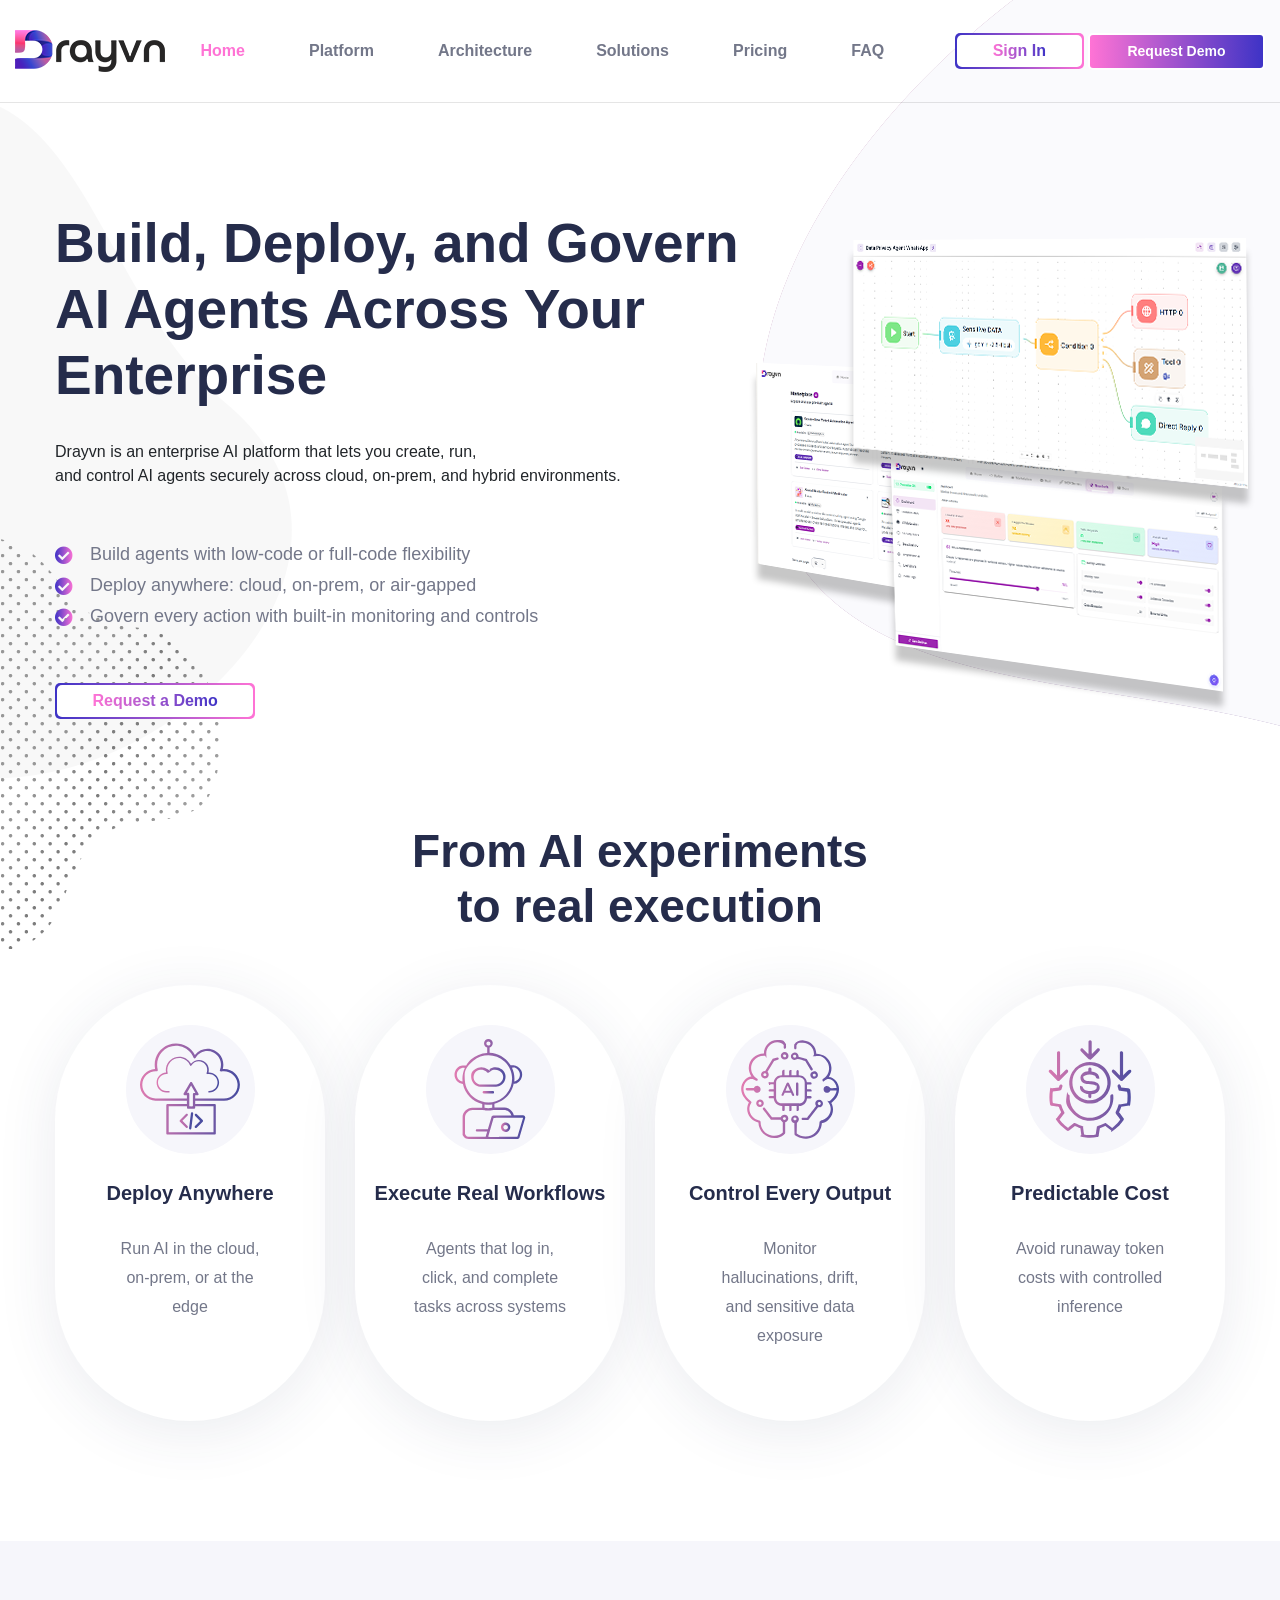
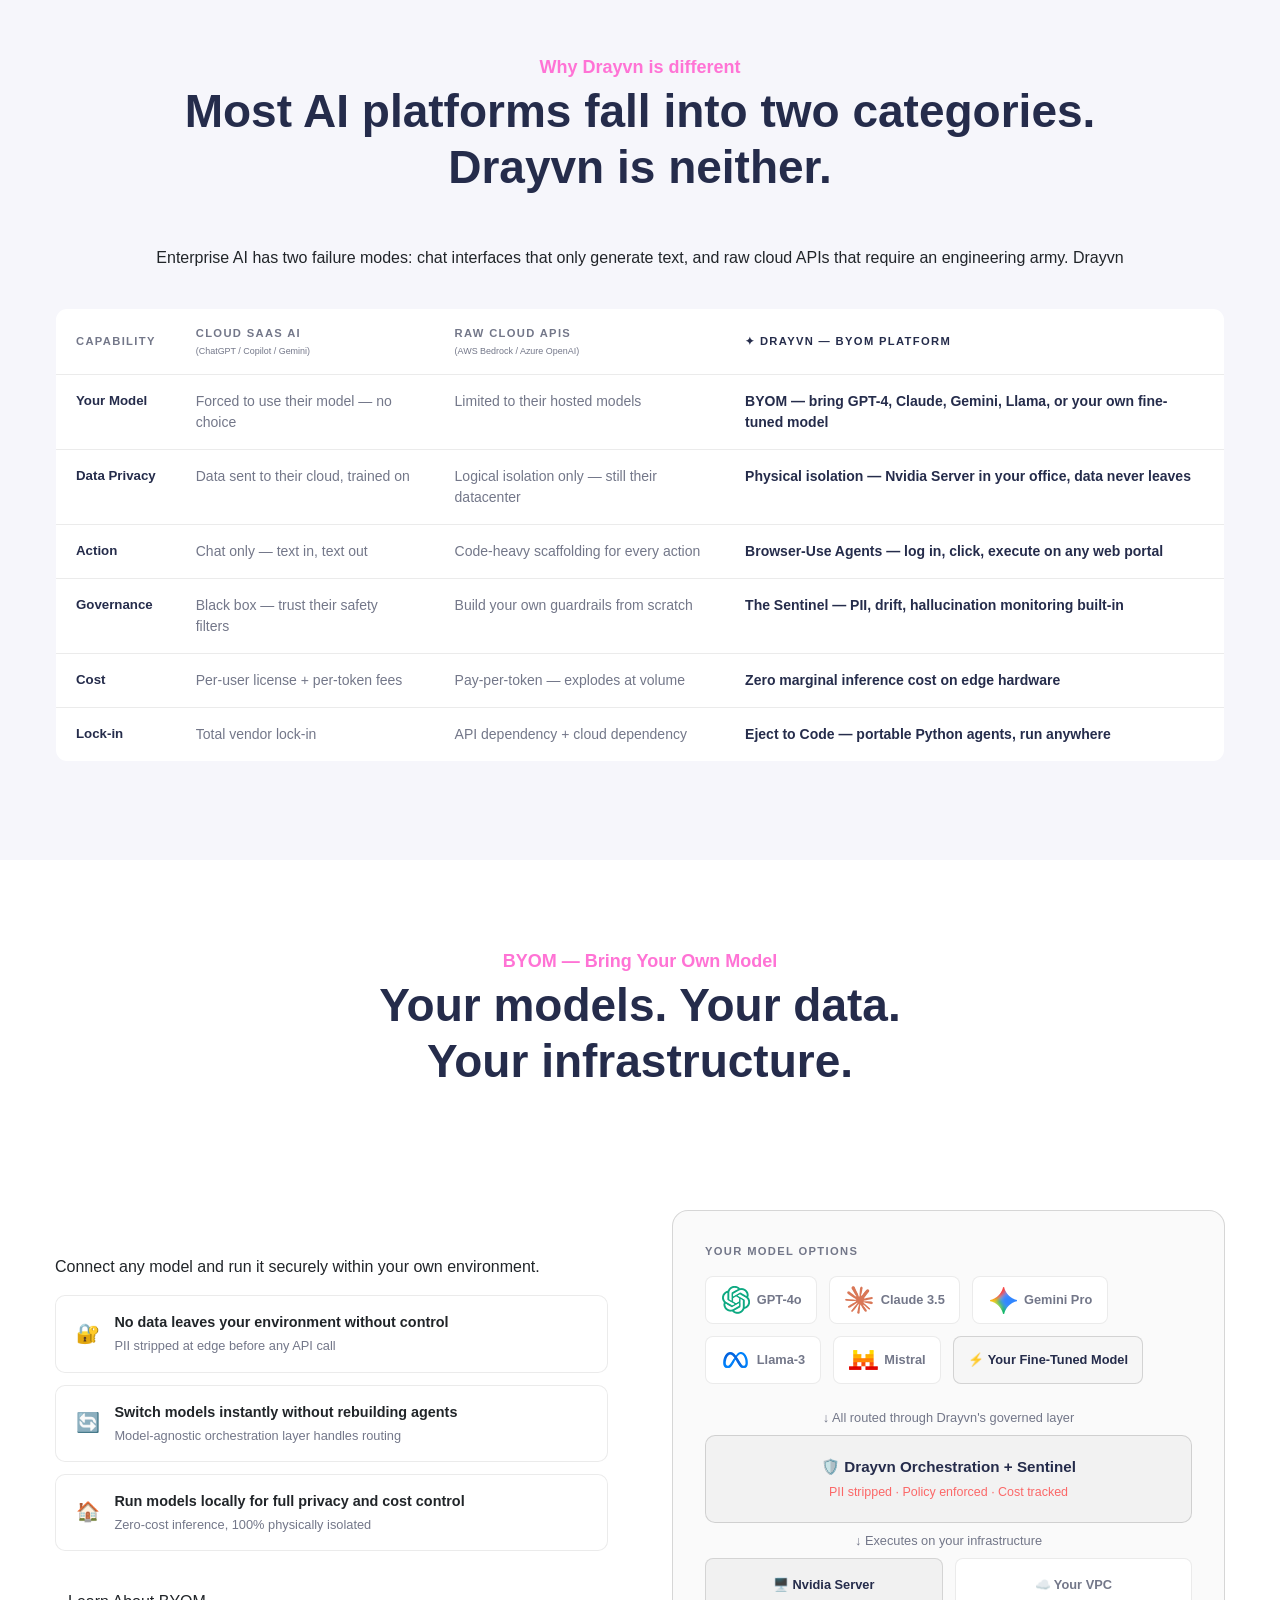
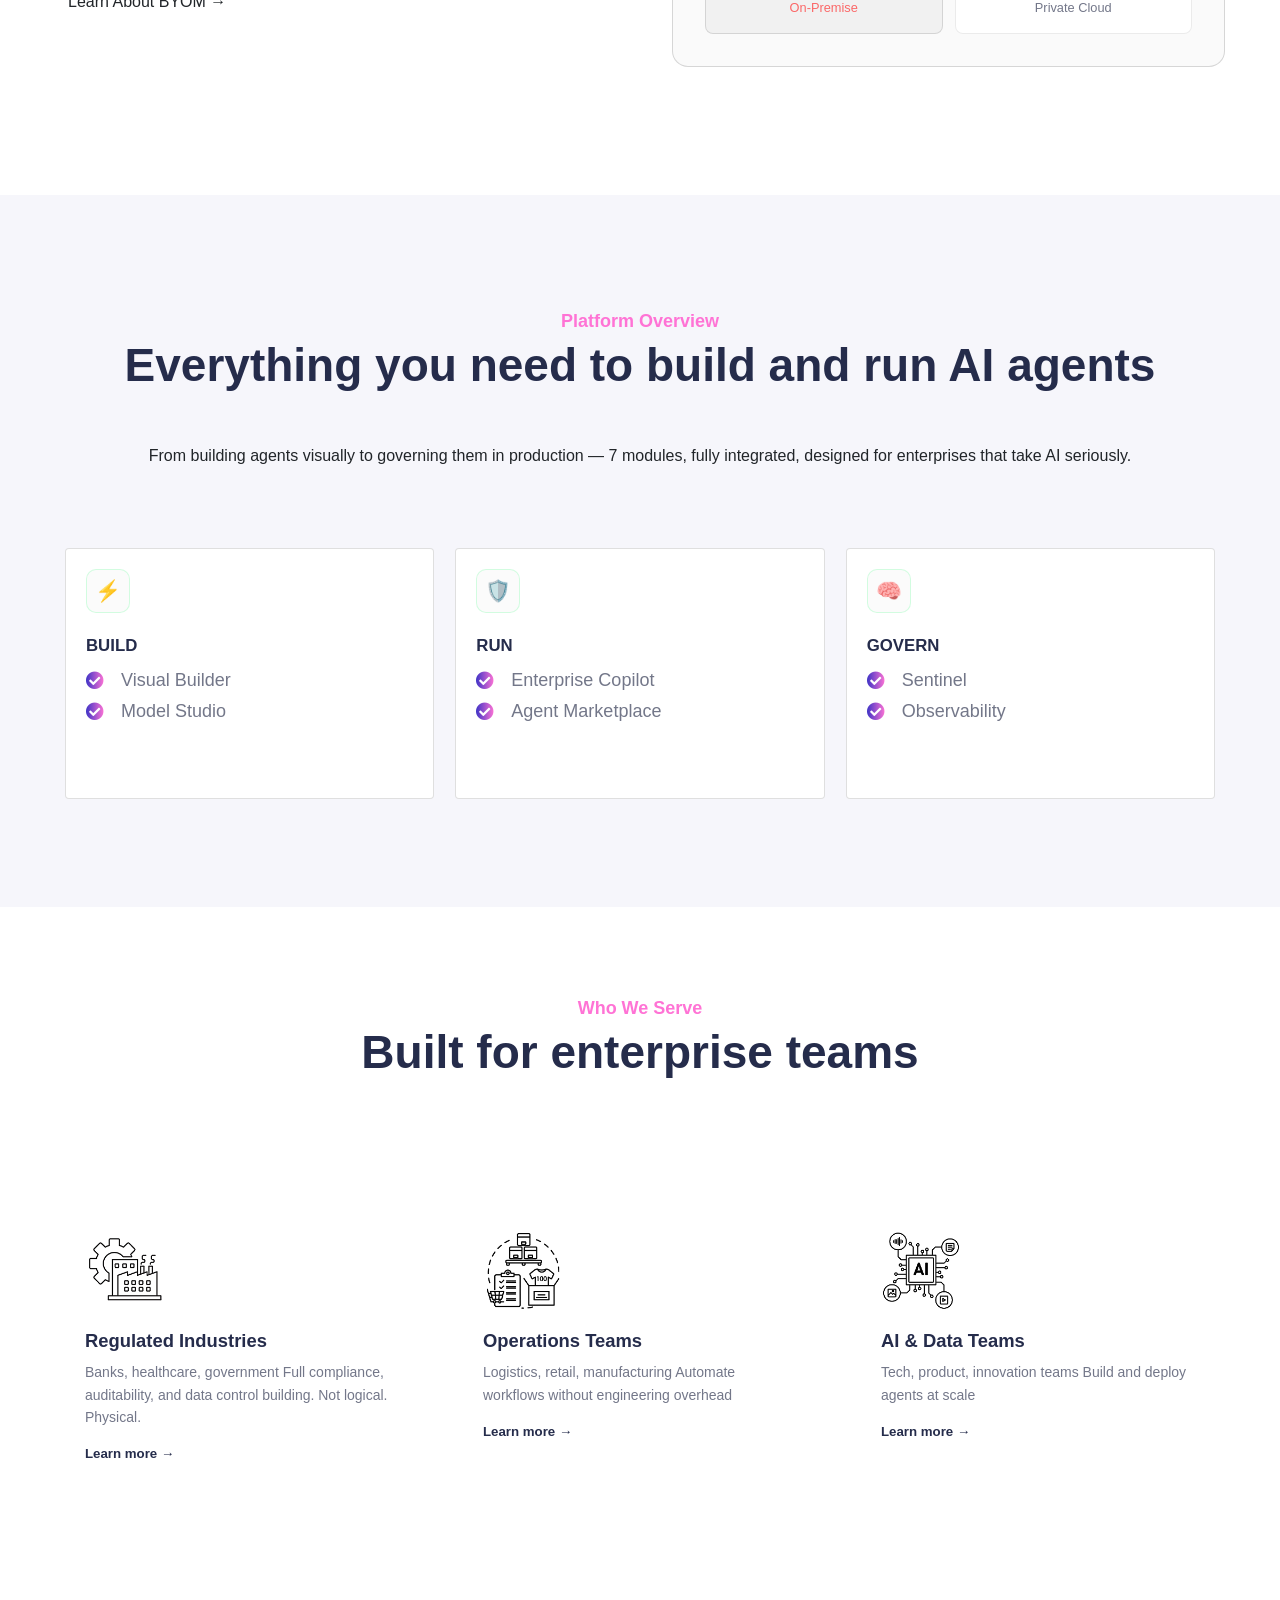
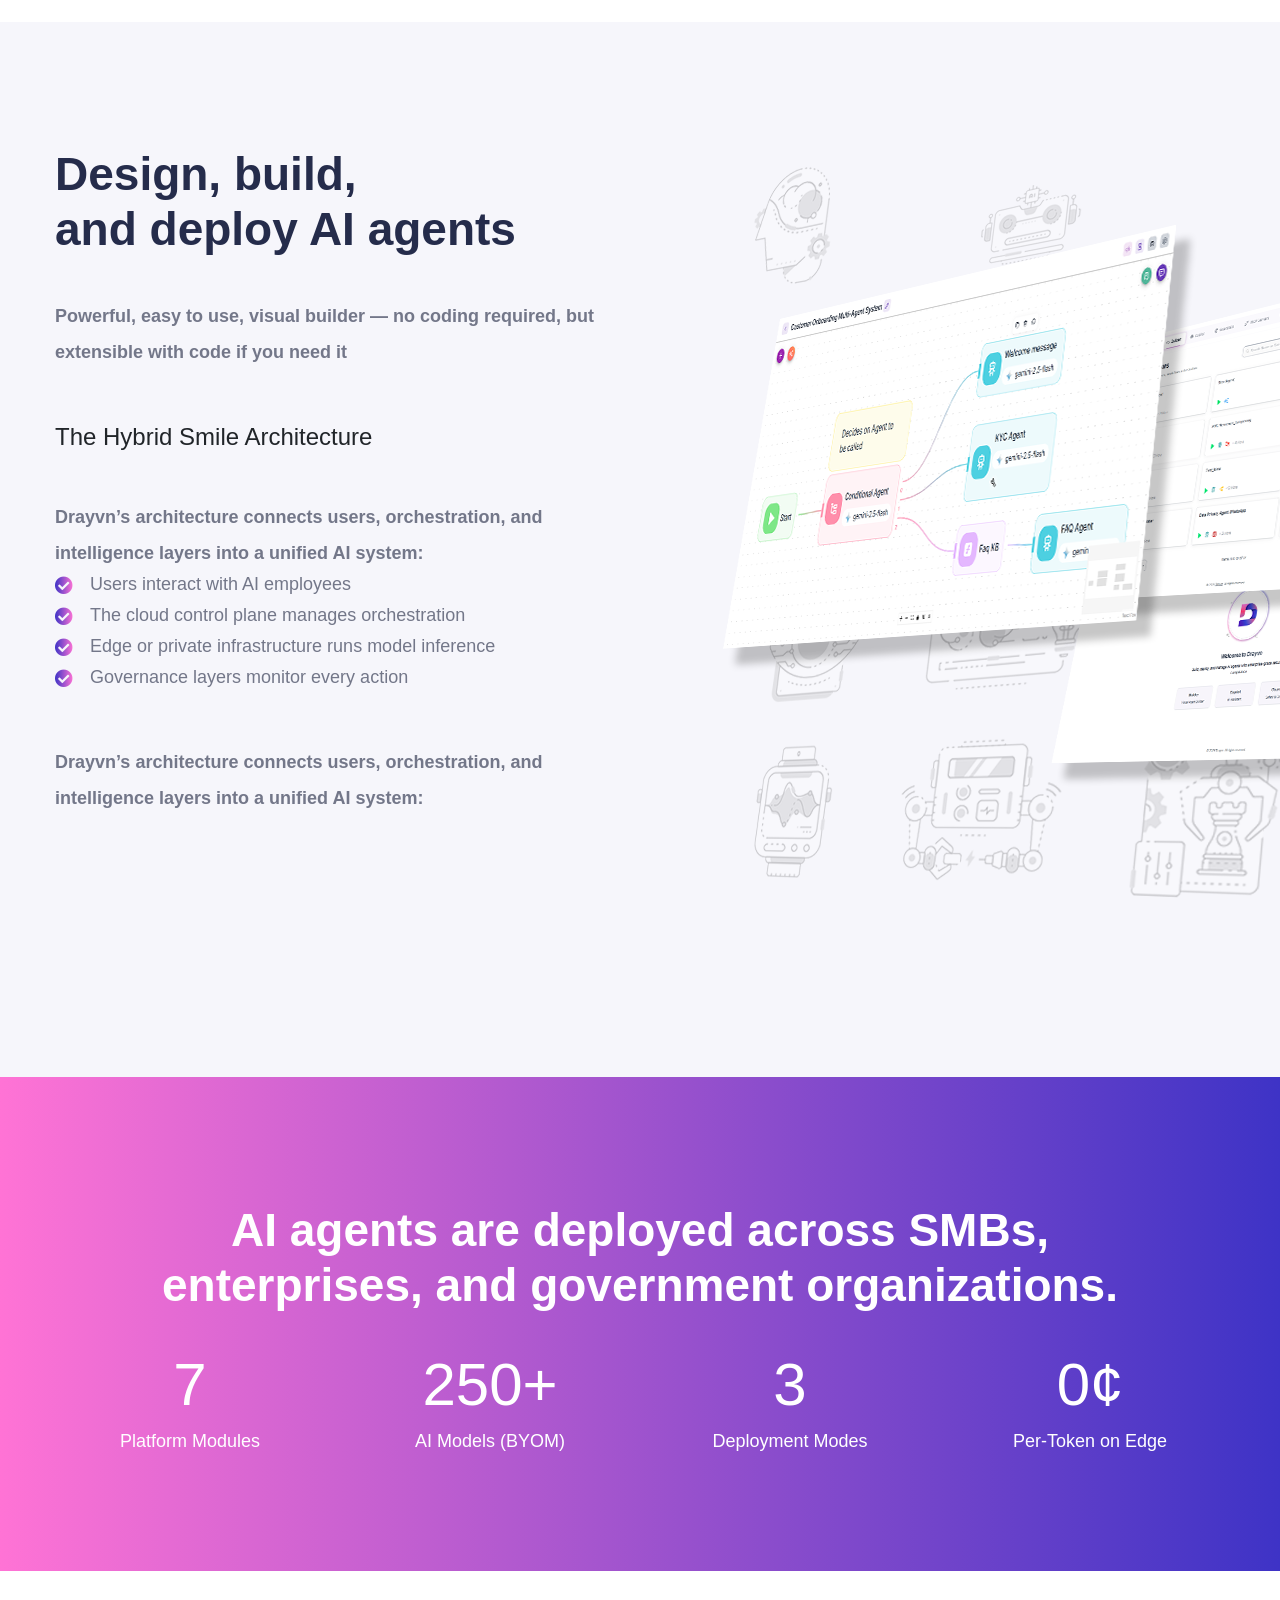
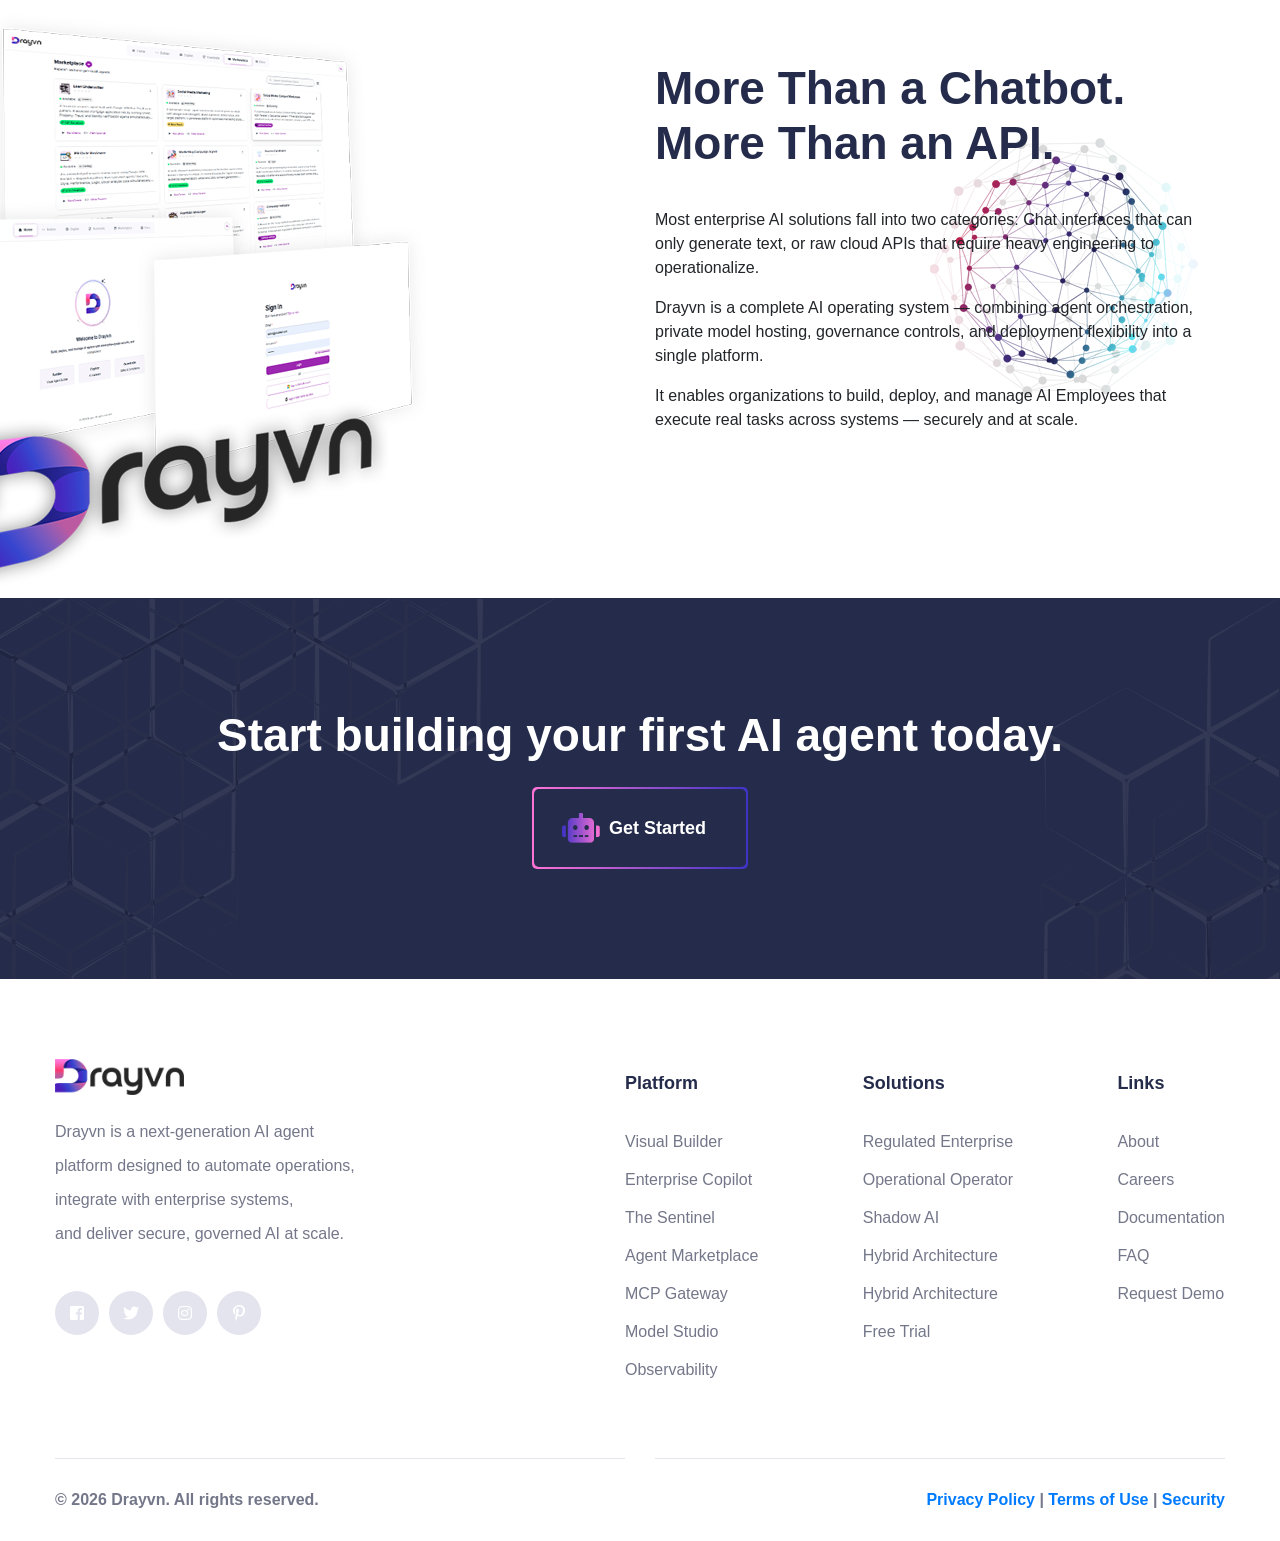
==== commit 56294469: "updated" ====
--- a/index.html
+++ b/index.html
@@ -151,7 +151,7 @@
         </section><!-- /.service-one -->
 		     <section  class="advantage-one">
 
-	  <div class="container text-left" style="margin-bottom: 50px;">
+	  <!--<div class="container text-left" style="margin-bottom: 50px;">
 
   <div class="row align-items-start">
     <div class="col">
@@ -199,7 +199,7 @@
 </div>
     </div>
   </div>
-</div>
+<div>/-->
 				 <div class="container">
 					  <div class="block-title text-center">
 			 <p>Why Drayvn is different</p>
--- a/assets/css/style.css
+++ b/assets/css/style.css
@@ -4306,7 +4306,7 @@
 
 .service-one {
 	padding-bottom: 90px;
-	padding-top: 75px;
+	padding-top: 100px;
 }
 .price-one {
 	padding-bottom: 10px;
